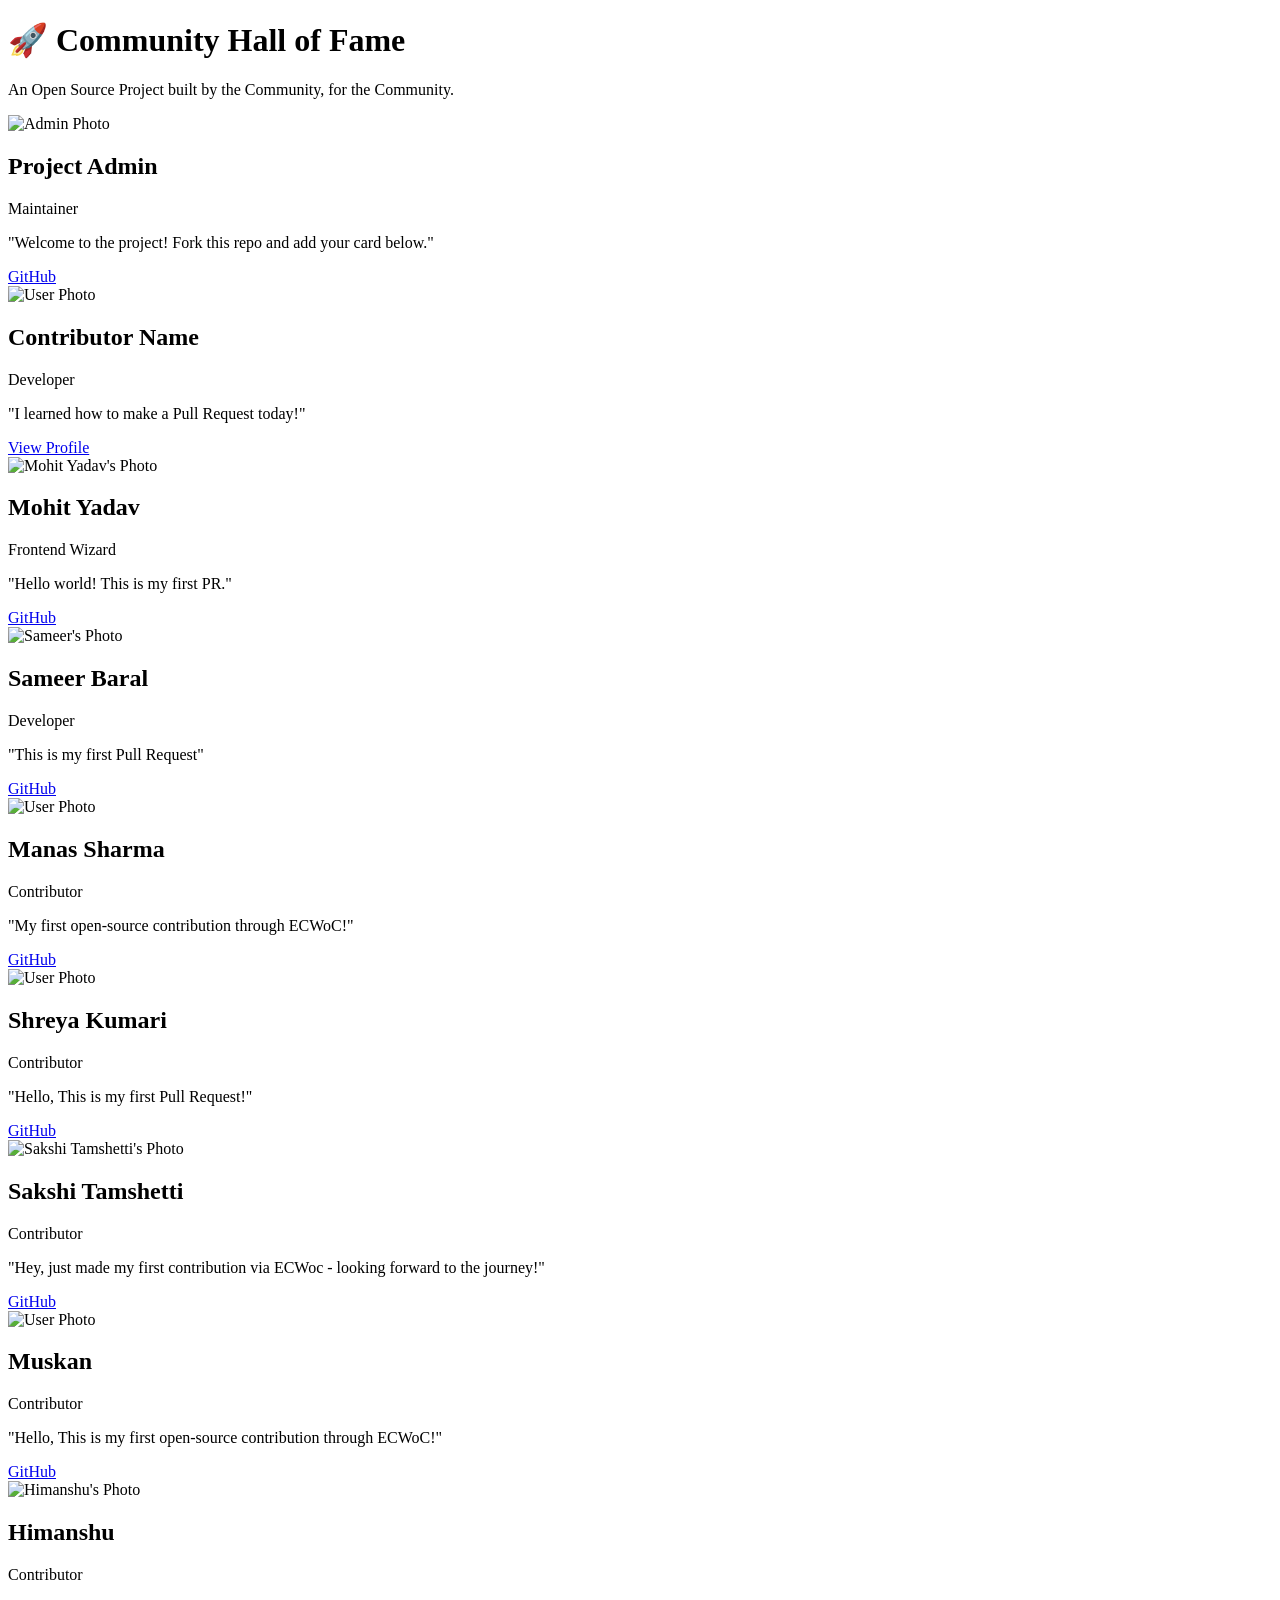
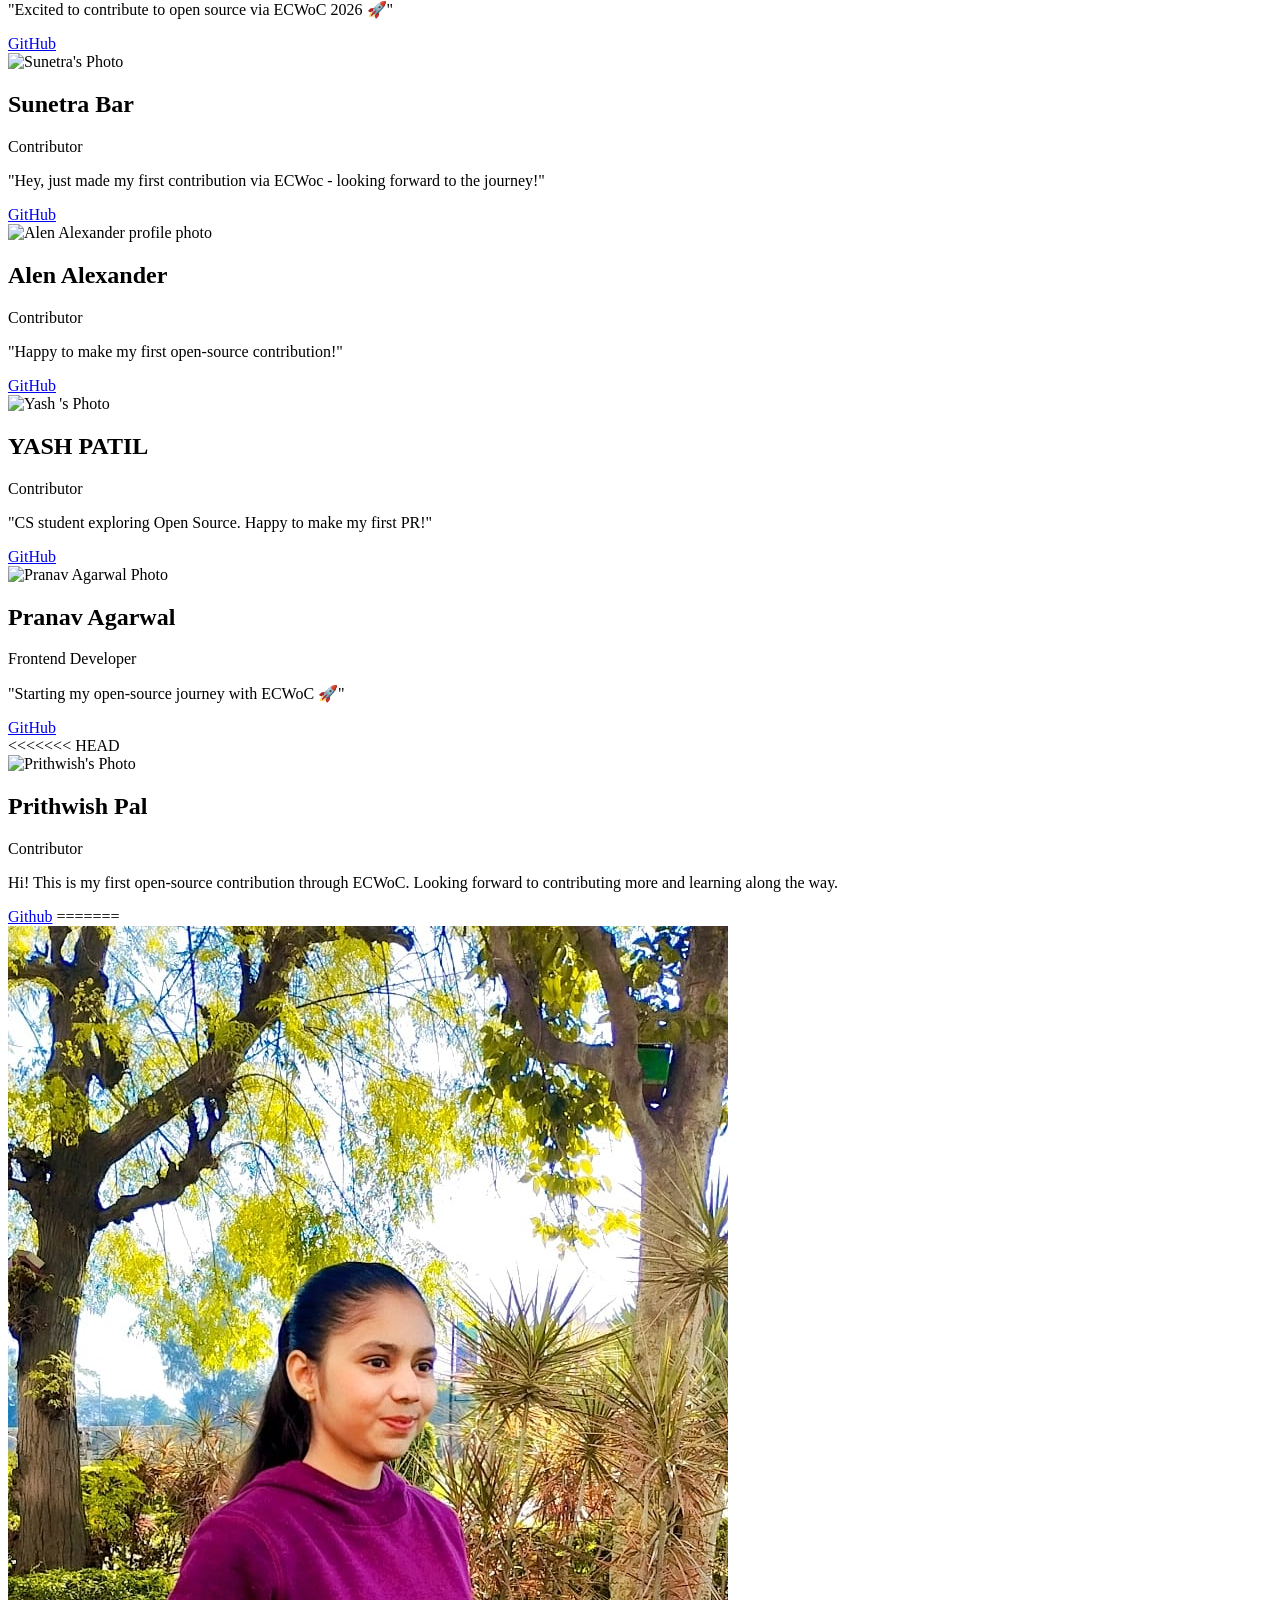
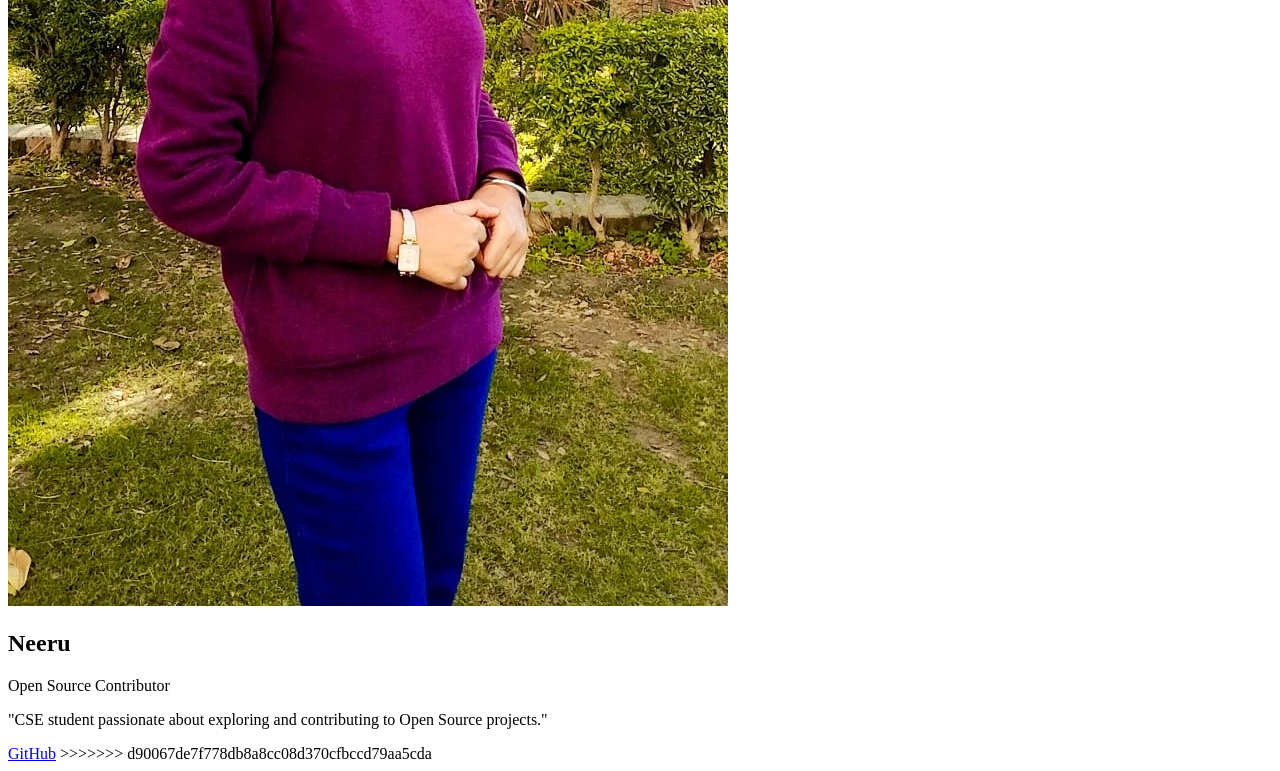
==== index.html @ c539431d "Added card for Prithwish Pal" ====
<!DOCTYPE html>
<html lang="en">
<head>
    <!-- Basic HTML setup - don't change these -->
    <meta charset="UTF-8">
    <meta name="viewport" content="width=device-width, initial-scale=1.0">
    <title>Community Card Showcase</title>
    <link rel="stylesheet" href="style.css">
</head>
<body>

    <!-- Main heading of the website -->
    <h1>🚀 Community Hall of Fame</h1>
    <p class="subtitle">An Open Source Project built by the Community, for the Community.</p>

    <!-- Container that holds all the profile cards -->
    <div class="card-container">

        <!-- ADMIN CARD - Don't modify this card -->
        <div class="card">
            <img src="images/admin.jpg" alt="Admin Photo" class="card-img"> 
            <h2>Project Admin</h2>
            <span class="role">Maintainer</span>
            <p>"Welcome to the project! Fork this repo and add your card below."</p>
            <a href="https://github.com/Jayanta2004" class="card-btn" target="_blank">GitHub</a>
        </div>

        <!-- 👇 CONTRIBUTORS: START COPYING FROM HERE 👇 -->
        <!-- This is the TEMPLATE card - copy this entire block and paste it below -->
        <div class="card">
            <img src="images/user.png" alt="User Photo" class="card-img"> 
            <h2>Contributor Name</h2>
            <span class="role">Developer</span>
            <p>"I learned how to make a Pull Request today!"</p>
            <a href="#" class="card-btn" target="_blank">View Profile</a>
        </div>
        <!-- 👆 CONTRIBUTORS: END COPYING HERE 👆 -->
      
        <div class="card">
            <img src="images/mohit-yadav.jpg" alt="Mohit Yadav's Photo" class="card-img">
            <h2>Mohit Yadav</h2>
            <span class="role">Frontend Wizard</span>
            <p>"Hello world! This is my first PR."</p>
            <a href="https://github.com/19-mohityadav" class="card-btn" target="_blank">GitHub</a>
        </div>

        <div class="card">
            <img src="images/Sameer-Baral.jpg" alt="Sameer's Photo" class="card-img"> 
            <h2>Sameer Baral</h2>
            <span class="role">Developer</span>
            <p>"This is my first Pull Request"</p>
            <a href="https://github.com/SameerBaral" class="card-btn" target="_blank">GitHub</a>
        </div>
      
        <div class="card">
            <img src="images/Manas-Sharma.jpg" alt="User Photo" class="card-img"> 
            <h2>Manas Sharma</h2>
            <span class="role">Contributor</span>
            <p>"My first open-source contribution through ECWoC!"</p>
            <a href="https://github.com/ManasCodez" class="card-btn" target="_blank">GitHub</a>
        </div>
      
        <div class="card">
            <img src="images/Shreya Kumari,.jpg" alt="User Photo" class="card-img"> 
            <h2>Shreya Kumari</h2>
            <span class="role">Contributor</span>
            <p>"Hello, This is my first Pull Request!"</p>
            <a href="https://github.com/Shreyyyi" class="card-btn" target="_blank">GitHub</a>
        </div>

        <div class="card">
            <img src="images/sakshi-tamshetti.jpg" alt="Sakshi Tamshetti's Photo" class="card-img">
            <h2>Sakshi Tamshetti</h2>
            <span class="role">Contributor</span>
            <p>"Hey, just made my first contribution via ECWoc - looking forward to the journey!"</p>
            <a href="https://github.com/SakshiTamshetti" class="card-btn" target="_blank">GitHub</a>
        </div>

        <div class="card">
            <img src="images/muskan.jpeg" alt="User Photo" class="card-img"> 
            <h2>Muskan</h2>
            <span class="role">Contributor</span>
            <p>"Hello, This is my first open-source contribution through ECWoC!"</p>
            <a href="https://github.com/squirrelk6755-ctrl" class="card-btn" target="_blank">GitHub</a>
        </div>

        <div class="card">
            <img src="images/himanshu M.jpeg" alt="Himanshu's Photo" class="card-img">
            <h2>Himanshu</h2>
            <span class="role">Contributor</span>
            <p>"Excited to contribute to open source via ECWoC 2026 🚀"</p>
            <a href="https://github.com/bugVixen-M" class="card-btn" target="_blank">GitHub</a>
        </div>
      
        <div class="card">
            <img src="images/Sunetra-Bar.jpg" alt="Sunetra's Photo" class="card-img">
            <h2>Sunetra Bar</h2>
            <span class="role">Contributor</span>
            <p>"Hey, just made my first contribution via ECWoc - looking forward to the journey!"</p>
            <a href="https://github.com/Bar-7150" class="card-btn" target="_blank">GitHub</a>
        </div>

        <div class="card">
            <img src="images/alenalex-009.jpg" alt="Alen Alexander profile photo" class="card-img"> 
            <h2>Alen Alexander</h2>
            <span class="role">Contributor</span>
            <p>"Happy to make my first open-source contribution!"</p>
            <a href="https://github.com/alenalex-009" class="card-btn" target="_blank">GitHub</a>
        </div>

        <div class="card">
            <img src="images/yash12991.jpg" alt="Yash 's Photo" class="card-img">
            <h2>YASH PATIL</h2>
            <span class="role">Contributor</span>
            <p>"CS student exploring Open Source. Happy to make my first PR!"</p>
            <a href="https://github.com/yash12991" class="card-btn" target="_blank">GitHub</a>
        </div>

        <div class="card">
            <img src="images/agarwalpranav0711.jpg" alt="Pranav Agarwal Photo" class="card-img">
            <h2>Pranav Agarwal</h2>
            <span class="role">Frontend Developer</span>
            <p>"Starting my open-source journey with ECWoC 🚀"</p>
            <a href="https://github.com/agarwalpranav0711" class="card-btn" target="_blank">GitHub</a>
        </div>

<<<<<<< HEAD
        <div class="card prithwish-custom-style">
            <img src="images/Prithwish2025.jpg" alt="Prithwish's Photo" class="card-img"> 
            <h2>Prithwish Pal</h2>
            <span class="role">Contributor</span>
            <p>Hi! This is my first open-source contribution through ECWoC. Looking forward to contributing more and learning along the way.</p>
            <a href="https://github.com/Prithwish2025" class="card-btn" target="_blank">Github</a>
=======
        <div class="card">
            <img src="images/NEERU.jpeg" alt="Neeru's Photo" class="card-img">
            <h2>Neeru</h2>
            <span class="role">Open Source Contributor</span>
            <p>"CSE student passionate about exploring and contributing to Open Source projects."</p>
            <a href="https://github.com/neeru24" class="card-btn" target="_blank">GitHub</a>
>>>>>>> d90067de7f778db8a8cc08d370cfbccd79aa5cda
        </div>

        <!-- ADD YOUR NEW CARD ABOVE THIS COMMENT -->

    </div> <!-- End of card-container -->

</body>
</html>
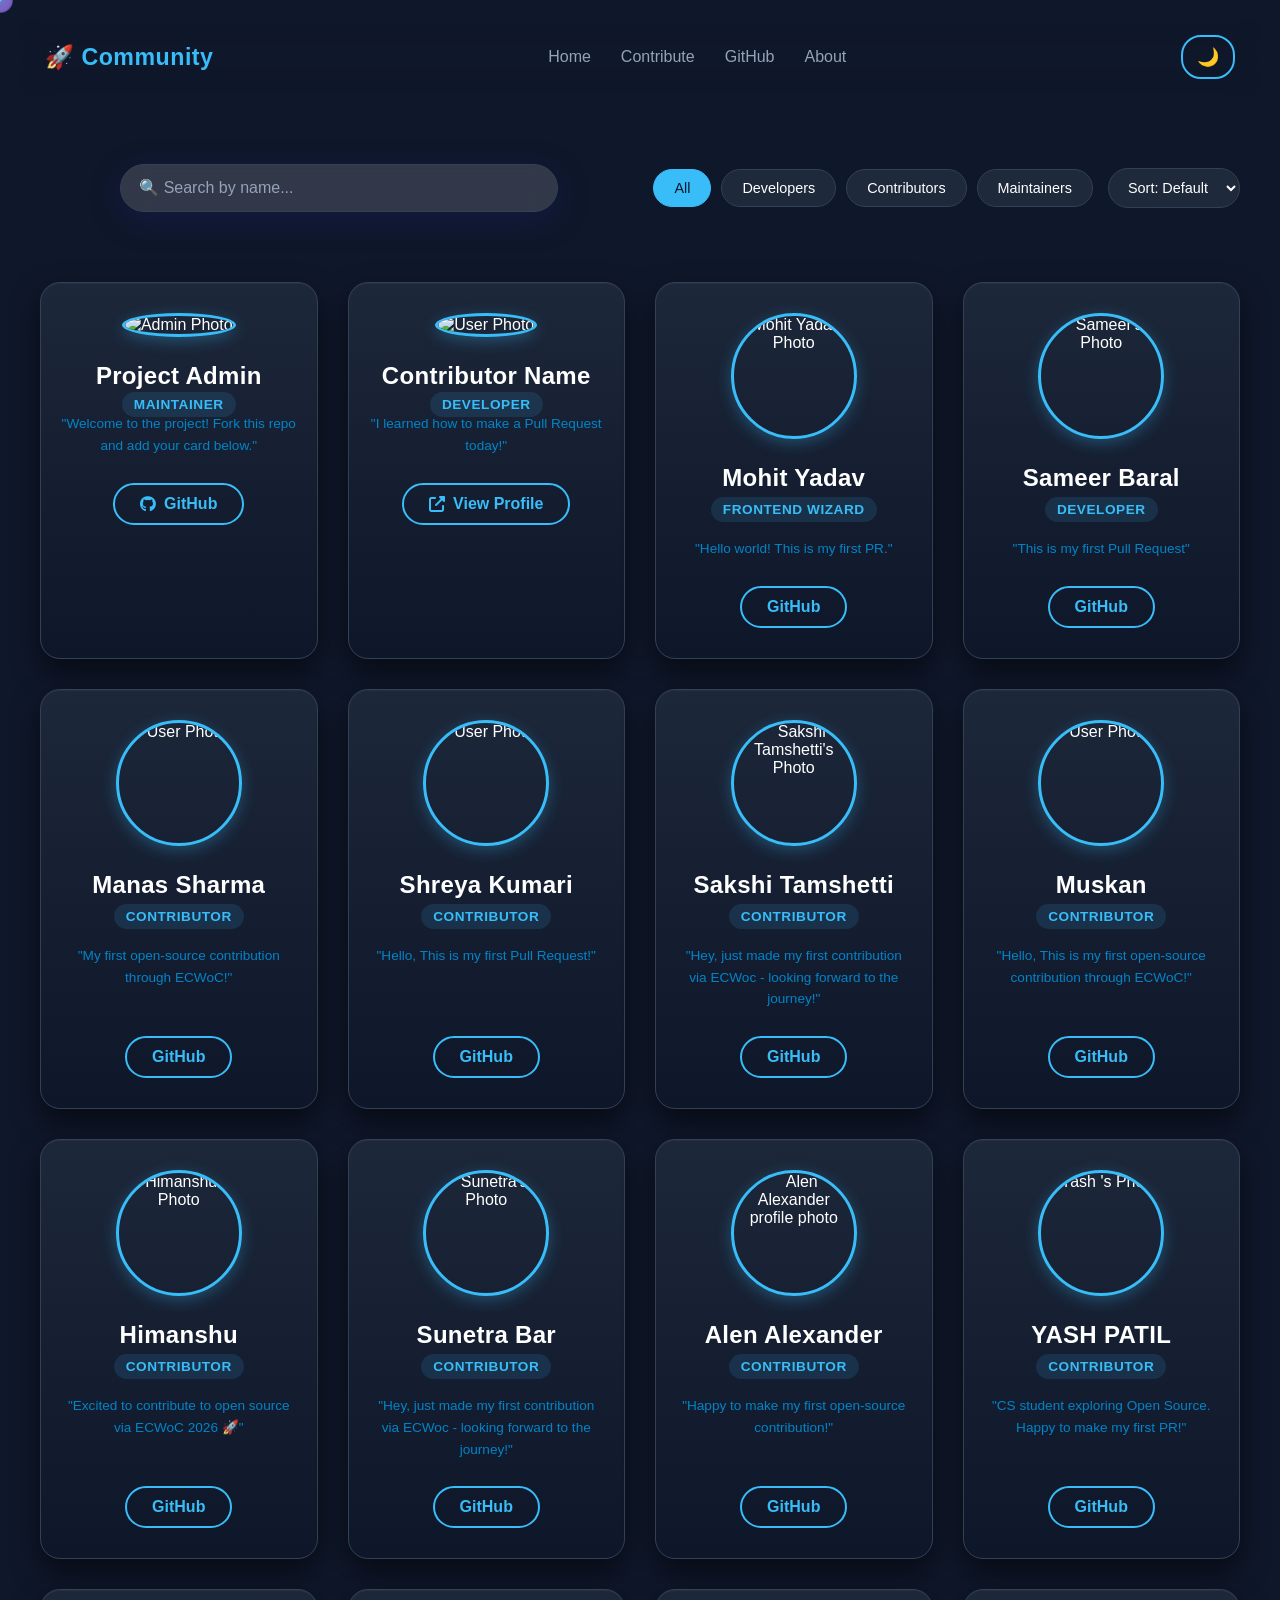
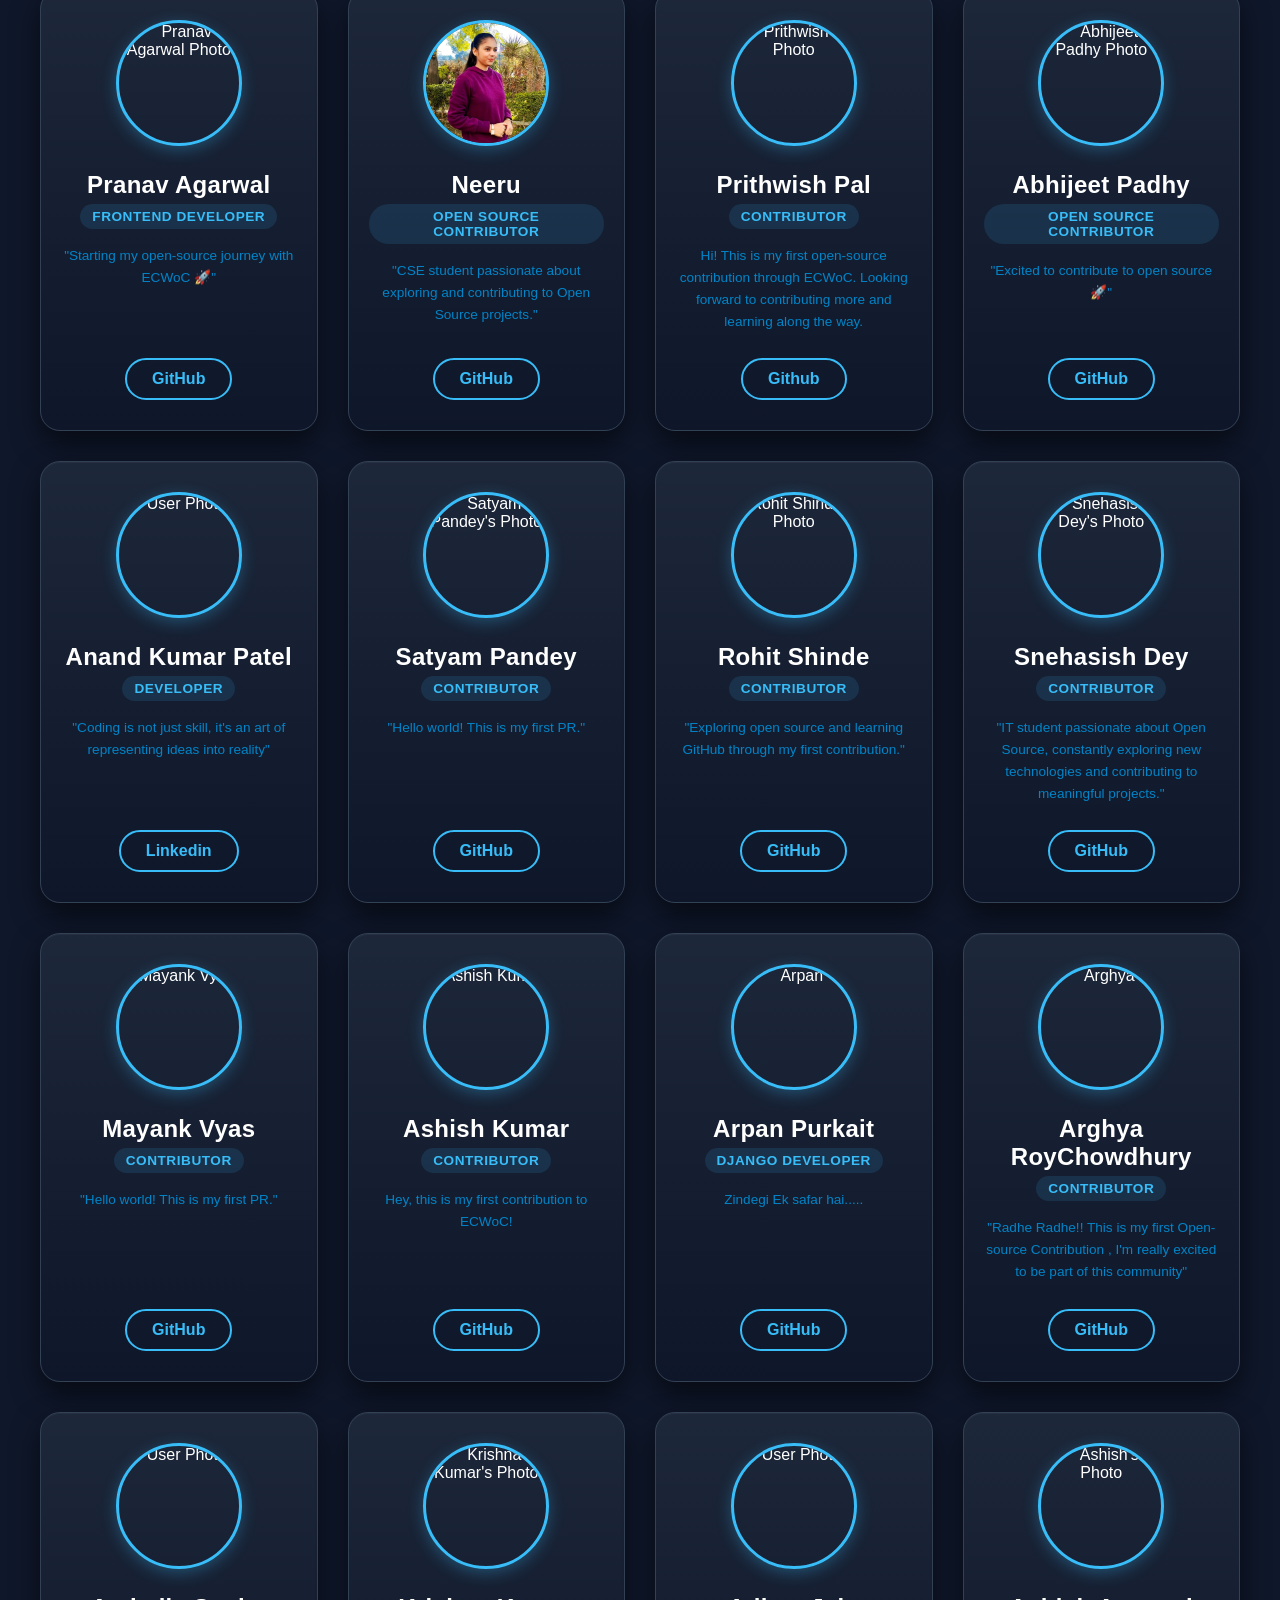
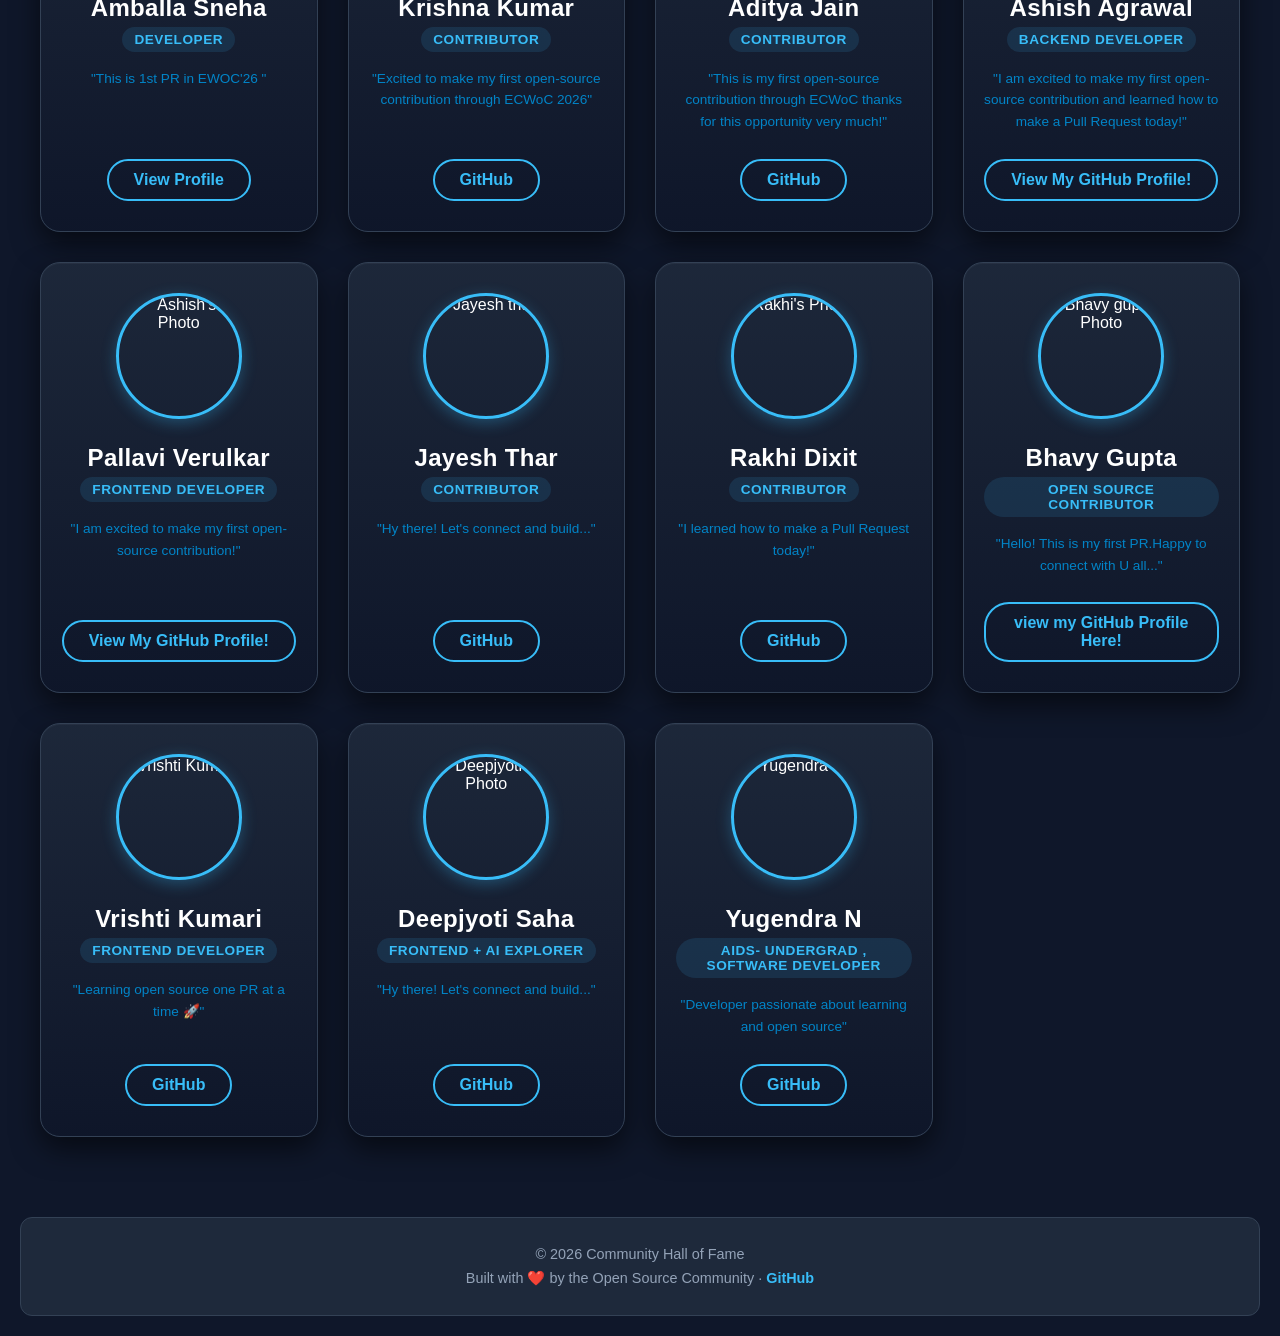
==== commit 9b6b2a70: "Merge pull request #123 from Jayanta2004/revert-107-fix-share-dropdown-styles Revert "Fix share drop" ====
--- a/index.html
+++ b/index.html
@@ -1,41 +1,174 @@
 <!DOCTYPE html>
 <html lang="en">
+
 <head>
     <!-- Basic HTML setup - don't change these -->
     <meta charset="UTF-8">
     <meta name="viewport" content="width=device-width, initial-scale=1.0">
     <title>Community Card Showcase</title>
     <link rel="stylesheet" href="style.css">
+    <link rel="icon" type="image/png" href="Hall of Fame (1).png">
+    <link rel="stylesheet" href="https://cdnjs.cloudflare.com/ajax/libs/font-awesome/6.4.0/css/all.min.css">
 </head>
+
 <body>
+    <!-- Page Loader -->
+    <div class="page-loader" id="pageLoader">
+        <div class="loader-spinner"></div>
+    </div>
+
+    <div class="circle-container">
+        <div class="circle"></div>
+        <div class="circle"></div>
+        <div class="circle"></div>
+        <div class="circle"></div>
+        <div class="circle"></div>
+        <div class="circle"></div>
+        <div class="circle"></div>
+        <div class="circle"></div>
+        <div class="circle"></div>
+        <div class="circle"></div>
+        <div class="circle"></div>
+        <div class="circle"></div>
+        <div class="circle"></div>
+        <div class="circle"></div>
+        <div class="circle"></div>
+        <div class="circle"></div>
+        <div class="circle"></div>
+        <div class="circle"></div>
+        <div class="circle"></div>
+        <div class="circle"></div>
+        <div class="circle"></div>
+        <div class="circle"></div>
+        <div class="circle"></div>
+        <div class="circle"></div>
+        <div class="circle"></div>
+        <div class="circle"></div>
+        <div class="circle"></div>
+        <div class="circle"></div>
+        <div class="circle"></div>
+        <div class="circle"></div>
+      </div>
+      <script>
+        document.addEventListener("DOMContentLoaded", function () {
+          const coords = { x: 0, y: 0 };
+          const circles = document.querySelectorAll(".circle");
+
+          circles.forEach(function (circle) {
+            circle.x = 0;
+            circle.y = 0;
+          });
+
+          window.addEventListener("mousemove", function (e) {
+            coords.x = e.pageX;
+            coords.y = e.pageY - window.scrollY; // Adjust for vertical scroll position
+          });
+
+          function animateCircles() {
+            let x = coords.x;
+            let y = coords.y; 
+            circles.forEach(function (circle, index) {
+              circle.style.left = `${x - 12}px`;
+              circle.style.top = `${y - 12}px`;
+              circle.style.transform = `scale(${(circles.length - index) / circles.length})`;
+              const nextCircle = circles[index + 1] || circles[0];
+              circle.x = x;
+              circle.y = y;
+                            x += (nextCircle.x - x) * 0.3;
+              y += (nextCircle.y - y) * 0.3;
+            });
+
+            requestAnimationFrame(animateCircles);
+          }
+
+          animateCircles();
+        });
+
+      </script>
+
+
+    <!-- NAVBAR START -->
+    <nav class="navbar">
+        <div class="nav-logo">🚀 Community</div>
+
+        <!-- Hamburger Icon -->
+        <div class="hamburger" id="hamburger">
+            <span></span>
+            <span></span>
+            <span></span>
+        </div>
+
+        <ul class="nav-links" id="navLinks">
+            <li><a href="index.html">Home</a></li>
+            <li><a href="contribute.html">Contribute</a></li>
+            <li><a href="https://github.com/Jayanta2004" target="_blank">GitHub</a></li>
+            <li><a href="about.html">About</a></li>
+        </ul>
+        
+    <button id="themeToggle" class="theme-toggle">🌙</button>
+    </nav>
+
+<!-- NAVBAR END -->
+
+<!-- 🔍 SEARCH & FILTER SECTION -->
+<section class="search-filter-container">
+    <input 
+        type="text" 
+        id="searchInput" 
+        placeholder="🔍 Search by name..." 
+        onkeyup="filterCards()"
+        autocomplete="off"
+    >
+    
+    <div class="filter-buttons">
+        <button class="filter-btn active" onclick="filterByRole('all')">All</button>
+        <button class="filter-btn" onclick="filterByRole('developer')">Developers</button>
+        <button class="filter-btn" onclick="filterByRole('contributor')">Contributors</button>
+        <button class="filter-btn" onclick="filterByRole('maintainer')">Maintainers</button>
+    </div>
+    
+    <select id="sortSelect" class="sort-select" onchange="sortCards()">
+        <option value="default">Sort: Default</option>
+        <option value="az">A-Z</option>
+        <option value="za">Z-A</option>
+        <option value="newest">Newest First</option>
+    </select>
+</section>
+    
 
     <!-- Main heading of the website -->
-    <h1>🚀 Community Hall of Fame</h1>
-    <p class="subtitle">An Open Source Project built by the Community, for the Community.</p>
 
     <!-- Container that holds all the profile cards -->
     <div class="card-container">
 
         <!-- ADMIN CARD - Don't modify this card -->
         <div class="card">
-            <img src="images/admin.jpg" alt="Admin Photo" class="card-img"> 
-            <h2>Project Admin</h2>
-            <span class="role">Maintainer</span>
-            <p>"Welcome to the project! Fork this repo and add your card below."</p>
-            <a href="https://github.com/Jayanta2004" class="card-btn" target="_blank">GitHub</a>
+            <div class="card-inner">
+                <img src="images/admin.jpg" alt="Admin Photo" class="card-img">
+                <h2>Project Admin</h2>
+                <span class="role">Maintainer</span>
+                <p>"Welcome to the project! Fork this repo and add your card below."</p>
+                <a href="https://github.com/Jayanta2004" class="card-btn" target="_blank">
+                    <i class="fab fa-github"></i> GitHub
+                </a>
+            </div>
         </div>
 
         <!-- 👇 CONTRIBUTORS: START COPYING FROM HERE 👇 -->
         <!-- This is the TEMPLATE card - copy this entire block and paste it below -->
         <div class="card">
-            <img src="images/user.png" alt="User Photo" class="card-img"> 
-            <h2>Contributor Name</h2>
-            <span class="role">Developer</span>
-            <p>"I learned how to make a Pull Request today!"</p>
-            <a href="#" class="card-btn" target="_blank">View Profile</a>
+            <div class="card-inner">
+                <img src="images/user.png" alt="User Photo" class="card-img">
+                <h2>Contributor Name</h2>
+                <span class="role">Developer</span>
+                <p>"I learned how to make a Pull Request today!"</p>
+                <a href="#" class="card-btn" target="_blank">
+                    <i class="fas fa-external-link-alt"></i> View Profile
+                </a>
+            </div>
         </div>
         <!-- 👆 CONTRIBUTORS: END COPYING HERE 👆 -->
-      
+
         <div class="card">
             <img src="images/mohit-yadav.jpg" alt="Mohit Yadav's Photo" class="card-img">
             <h2>Mohit Yadav</h2>
@@ -43,25 +176,25 @@
             <p>"Hello world! This is my first PR."</p>
             <a href="https://github.com/19-mohityadav" class="card-btn" target="_blank">GitHub</a>
         </div>
-
-        <div class="card">
-            <img src="images/Sameer-Baral.jpg" alt="Sameer's Photo" class="card-img"> 
+        
+        <div class="card">
+            <img src="images/Sameer-Baral.jpg" alt="Sameer's Photo" class="card-img">
             <h2>Sameer Baral</h2>
             <span class="role">Developer</span>
             <p>"This is my first Pull Request"</p>
             <a href="https://github.com/SameerBaral" class="card-btn" target="_blank">GitHub</a>
         </div>
-      
-        <div class="card">
-            <img src="images/Manas-Sharma.jpg" alt="User Photo" class="card-img"> 
+
+        <div class="card">
+            <img src="images/Manas-Sharma.jpg" alt="User Photo" class="card-img">
             <h2>Manas Sharma</h2>
             <span class="role">Contributor</span>
             <p>"My first open-source contribution through ECWoC!"</p>
             <a href="https://github.com/ManasCodez" class="card-btn" target="_blank">GitHub</a>
         </div>
-      
-        <div class="card">
-            <img src="images/Shreya Kumari,.jpg" alt="User Photo" class="card-img"> 
+
+        <div class="card">
+            <img src="images/Shreya Kumari,.jpg" alt="User Photo" class="card-img">
             <h2>Shreya Kumari</h2>
             <span class="role">Contributor</span>
             <p>"Hello, This is my first Pull Request!"</p>
@@ -77,7 +210,7 @@
         </div>
 
         <div class="card">
-            <img src="images/muskan.jpeg" alt="User Photo" class="card-img"> 
+            <img src="images/muskan.jpeg" alt="User Photo" class="card-img">
             <h2>Muskan</h2>
             <span class="role">Contributor</span>
             <p>"Hello, This is my first open-source contribution through ECWoC!"</p>
@@ -91,7 +224,7 @@
             <p>"Excited to contribute to open source via ECWoC 2026 🚀"</p>
             <a href="https://github.com/bugVixen-M" class="card-btn" target="_blank">GitHub</a>
         </div>
-      
+
         <div class="card">
             <img src="images/Sunetra-Bar.jpg" alt="Sunetra's Photo" class="card-img">
             <h2>Sunetra Bar</h2>
@@ -101,7 +234,7 @@
         </div>
 
         <div class="card">
-            <img src="images/alenalex-009.jpg" alt="Alen Alexander profile photo" class="card-img"> 
+            <img src="images/alenalex-009.jpg" alt="Alen Alexander profile photo" class="card-img">
             <h2>Alen Alexander</h2>
             <span class="role">Contributor</span>
             <p>"Happy to make my first open-source contribution!"</p>
@@ -124,26 +257,559 @@
             <a href="https://github.com/agarwalpranav0711" class="card-btn" target="_blank">GitHub</a>
         </div>
 
-<<<<<<< HEAD
-        <div class="card prithwish-custom-style">
-            <img src="images/Prithwish2025.jpg" alt="Prithwish's Photo" class="card-img"> 
-            <h2>Prithwish Pal</h2>
-            <span class="role">Contributor</span>
-            <p>Hi! This is my first open-source contribution through ECWoC. Looking forward to contributing more and learning along the way.</p>
-            <a href="https://github.com/Prithwish2025" class="card-btn" target="_blank">Github</a>
-=======
         <div class="card">
             <img src="images/NEERU.jpeg" alt="Neeru's Photo" class="card-img">
             <h2>Neeru</h2>
             <span class="role">Open Source Contributor</span>
             <p>"CSE student passionate about exploring and contributing to Open Source projects."</p>
             <a href="https://github.com/neeru24" class="card-btn" target="_blank">GitHub</a>
->>>>>>> d90067de7f778db8a8cc08d370cfbccd79aa5cda
-        </div>
-
-        <!-- ADD YOUR NEW CARD ABOVE THIS COMMENT -->
+        </div>
+
+        <div class="card prithwish-custom-style">
+            <img src="images/Prithwish2025.jpg" alt="Prithwish's Photo" class="card-img">
+            <h2>Prithwish Pal</h2>
+            <span class="role">Contributor</span>
+            <p>Hi! This is my first open-source contribution through ECWoC. Looking forward to contributing more and
+                learning along the way.</p>
+            <a href="https://github.com/Prithwish2025" class="card-btn" target="_blank">Github</a>
+        </div>
+
+        <div class="card">
+            <img src="images/abhijeet.jpg" alt="Abhijeet Padhy Photo" class="card-img">
+            <h2>Abhijeet Padhy</h2>
+            <span class="role">Open Source Contributor</span>
+            <p>"Excited to contribute to open source🚀"</p>
+            <a href="https://github.com/Abhijeet-980" class="card-btn" target="_blank">GitHub</a>
+        </div>
+
+        <div class="card">
+            <img src="images/ubanand36.jpg" alt="User Photo" class="card-img">
+            <h2>Anand Kumar Patel</h2>
+            <span class="role">Developer</span>
+            <p>"Coding is not just skill, it's an art of representing ideas into reality"</p>
+            <a href="https://www.linkedin.com/in/anand-kumar-patel-ba9607371/" class="card-btn"
+                target="_blank">Linkedin</a>
+        </div>
+
+        <div class="card">
+            <img src="images/satyam-pandey.png" alt="Satyam Pandey's Photo" class="card-img">
+            <h2>Satyam Pandey</h2>
+            <span class="role">Contributor</span>
+            <p>"Hello world! This is my first PR."</p>
+            <a href="https://github.com/satyam-pandey" class="card-btn" target="_blank">GitHub</a>
+        </div>
+
+        <div class="card">
+            <img src="images/rohitshinde-tech.jpg" alt="Rohit Shinde's Photo" class="card-img">
+            <h2>Rohit Shinde</h2>
+            <span class="role">Contributor</span>
+            <p>"Exploring open source and learning GitHub through my first contribution."</p>
+            <a href="https://github.com/rohitshinde-tech" class="card-btn" target="_blank">GitHub</a>
+        </div>
+        <div class="card">
+            <img src="images/Snehasish-tech.jpeg" alt="Snehasish Dey's Photo" class="card-img">
+            <h2>Snehasish Dey</h2>
+            <span class="role">Contributor</span>
+            <p>"IT student passionate about Open Source, constantly exploring new technologies and contributing to meaningful projects."</p>
+            <a href="https://github.com/Snehasish-tech" class="card-btn" target="_blank">GitHub</a>
+        </div>
+
+        <div class="card">
+            <img src="images/mayank.png" alt="Mayank Vyas" class="card-img">
+            <h2>Mayank Vyas</h2>
+            <span class="role">Contributor</span>
+            <p>"Hello world! This is my first PR."</p>
+            <a href="https://github.com/mayankvya" class="card-btn" target="_blank">GitHub</a>
+        </div>
+
+        <div class="card">
+            <img src="images/whoashish115.png" alt="Ashish Kumar" class="card-img">
+            <h2>Ashish Kumar</h2>
+            <span class="role">Contributor</span>
+            <p>Hey, this is my first contribution to ECWoC!</p>
+            <a href="https://github.com/whoashish115" class="card-btn" target="_blank">GitHub</a>
+        </div>
+
+
+        
+        <div class="card">
+            <img src="images/arpan.jpg" alt="Arpan" class="card-img">
+            <h2>Arpan Purkait</h2>
+            <span class="role">Django Developer</span>
+            <p>Zindegi Ek safar hai.....</p>
+            <a href="https://github.com/arpanpurkait" class="card-btn" target="_blank">GitHub</a>
+        </div>
+      
+        <div class="card">
+            <img src="images/roychowdhury-arghya.png" alt="Arghya" class="card-img"> 
+            <h2>Arghya RoyChowdhury</h2>
+            <span class="role">Contributor</span>
+            <p>"Radhe Radhe!! This is my first Open-source Contribution , I'm really excited to be part of this community"</p>
+            <a href="https://github.com/roychowdhury-arghya" class="card-btn" target="_blank">GitHub</a>
+        </div>
+      
+        <div class="card">
+            <img src="images/user.png" alt="User Photo" class="card-img"> 
+            <h2>Amballa Sneha</h2>
+            <span class="role">Developer</span>
+            <p>"This is 1st PR in EWOC'26 "</p>
+            <a href="https://github.com/Sneha-Amballa" class="card-btn" target="_blank">View Profile</a>
+        </div>
+
+        <div class="card">
+            <img src="images/krishnx21.jpg" alt="Krishna Kumar's Photo" class="card-img">
+            <h2>Krishna Kumar</h2>
+            <span class="role">Contributor</span>
+            <p>"Excited to make my first open-source contribution through ECWoC 2026"</p>
+            <a href="https://github.com/krishnx21" class="card-btn" target="_blank">GitHub</a>
+        </div>
+
+        <div class="card">
+            <img src="images/Aditya-Jain.jpg" alt="User Photo" class="card-img">
+            <h2>Aditya Jain</h2>
+            <span class="role">Contributor</span>
+            <p>"This is my first open-source contribution through ECWoC thanks for this opportunity very much!"</p>
+            <a href="https://github.com/aditya2006magic" class="card-btn" target="_blank">GitHub</a>
+        </div>
+
+        <div class="card">
+            <img src="images/Ashish-Agrawal.png" alt="Ashish's Photo" class="card-img">
+            <h2>Ashish Agrawal</h2>
+            <span class="role">Backend Developer</span>
+            <p>"I am excited to make my first open-source contribution and learned how to make a Pull Request today!"</p>
+            <a href="https://github.com/ashishagrawalcode" class="card-btn" target="_blank">View My GitHub Profile!</a>
+        </div>
+
+        <div class="card">
+            <img src="images/Pallavi.jpg" alt="Ashish's Photo" class="card-img">
+            <h2>Pallavi Verulkar</h2>
+            <span class="role">frontend developer</span>
+            <p>"I am excited to make my first open-source contribution!"</p>
+            <a href="https://github.com/Pallavi960" class="card-btn" target="_blank">View My GitHub Profile!</a>
+        </div>
+
+        <div class="card">
+            <img src="images/jayesh.jpg" alt="Jayesh thar" class="card-img">
+            <h2>Jayesh Thar</h2>
+            <span class="role">Contributor</span>
+            <p>"Hy there! Let's connect and build..."</p>
+            <a href="https://github.com/jayesh-thar" class="card-btn" target="_blank">GitHub</a>
+        </div>
+
+        <div class="card">
+            <img src="images/rakhi-dixit.png" alt=" Rakhi's Photo" class="card-img">
+            <h2>Rakhi Dixit</h2>
+            <span class="role">Contributor</span>
+            <p>"I learned how to make a Pull Request today!"</p>
+            <a href="https://github.com/Rakhi-Dixit03" class="card-btn" target="_blank">GitHub</a>
+        </div>
+      
+        <div class="card">
+            <img src="images/Bhavy-doe.jpeg" alt="Bhavy gupta Photo" class="card-img">
+            <h2>Bhavy Gupta</h2>
+            <span class="role">Open Source Contributor</span>
+            <p>"Hello! This is my first PR.Happy to connect with U all..."</p>
+            <a href="https://github.com/BhavyGupta12911" class="card-btn" target="_blank">view my GitHub Profile Here!</a>
+        </div>
+
+        <div class="card">
+            <img src="images/Vrishti-vibes.jpg" alt="Vrishti Kumari" class="card-img">
+            <h2>Vrishti Kumari</h2>
+            <span class="role">Frontend Developer</span>
+            <p>"Learning open source one PR at a time 🚀"</p>
+            <a href="https://github.com/Vrishti-vibes" class="card-btn" target="_blank">GitHub</a>
+        </div>
+
+        <div class="card">
+            <img src="images/Deepjyoti-coder.jpg" alt="Deepjyoti's Photo" class="card-img">
+            <h2>Deepjyoti Saha</h2>
+            <span class="role">Frontend + AI Explorer</span>
+            <p>"Hy there! Let's connect and build..."</p>
+            <a href="https://github.com/deepjyoti-coder" class="card-btn" target="_blank">GitHub</a>
+        </div>
+
+        <div class="card">
+            <img src="images/Yugendra-N.jpg" alt="Yugendra N" class="card-img">
+            <h2>Yugendra N</h2>
+            <span class="role">AIDS- Undergrad , Software Developer</span>
+            <p>"Developer passionate about learning and open source"</p>
+            <a href="https://github.com/Yugenjr" class="card-btn" target="_blank">GitHub</a>
+        </div>
+        
+      <!-- ADD YOUR NEW CARD ABOVE THIS COMMENT -->
 
     </div> <!-- End of card-container -->
 
+    <!-- FOOTER START -->
+    <footer class="footer">
+        <p>© 2026 Community Hall of Fame</p>
+        <p>
+            Built with ❤️ by the Open Source Community ·
+            <a href="https://github.com/Jayanta2004" target="_blank">GitHub</a>
+        </p>
+    </footer>
+    <!-- FOOTER END -->
+<script>
+const container = document.querySelector(".card-container");
+const cards = Array.from(container.children);
+
+const searchInput = document.getElementById("searchInput");
+const roleFilter = document.getElementById("roleFilter");
+const sortSelect = document.getElementById("sortSelect");
+const resetBtn = document.getElementById("resetFilters");
+
+// Apply search + role filter
+function applyFilters() {
+    const searchText = searchInput.value.toLowerCase();
+    const roleValue = roleFilter.value;
+
+    cards.forEach(card => {
+        const name = card.querySelector("h2").innerText.toLowerCase();
+        const role = card.querySelector(".role")?.innerText.toLowerCase() || "";
+
+        const matchesSearch = name.includes(searchText);
+        const matchesRole =
+            roleValue === "all" || role.includes(roleValue);
+
+        card.style.display =
+            matchesSearch && matchesRole ? "block" : "none";
+    });
+}
+
+// Sorting
+function applySorting() {
+    let visibleCards = cards.filter(card => card.style.display !== "none");
+
+    if (sortSelect.value === "az") {
+        visibleCards.sort((a, b) =>
+            a.querySelector("h2").innerText.localeCompare(
+                b.querySelector("h2").innerText
+            )
+        );
+    }
+
+    if (sortSelect.value === "za") {
+        visibleCards.sort((a, b) =>
+            b.querySelector("h2").innerText.localeCompare(
+                a.querySelector("h2").innerText
+            )
+        );
+    }
+
+    if (sortSelect.value === "newest") {
+        visibleCards.reverse();
+    }
+
+    visibleCards.forEach(card => container.appendChild(card));
+}
+
+// Reset
+resetBtn.addEventListener("click", () => {
+    searchInput.value = "";
+    roleFilter.value = "all";
+    sortSelect.value = "default";
+
+    cards.forEach(card => {
+        card.style.display = "block";
+        container.appendChild(card);
+    });
+});
+
+// Events
+searchInput.addEventListener("input", () => {
+    applyFilters();
+    applySorting();
+});
+
+roleFilter.addEventListener("change", () => {
+    applyFilters();
+    applySorting();
+});
+
+sortSelect.addEventListener("change", applySorting);
+</script>
+
+    <!-- Scroll to Top Button -->
+    <button class="scroll-to-top" id="scrollToTop" onclick="scrollToTop()">
+        <i class="fas fa-arrow-up"></i>
+    </button>
+
+    <script>
+        const hamburger = document.getElementById("hamburger");
+        const navLinks = document.getElementById("navLinks");
+
+        hamburger.addEventListener("click", () => {
+            navLinks.classList.toggle("active");
+        });
+    </script>
+
+    <!-- 🔍 ENHANCED SEARCH & FILTER SCRIPT -->
+    <script>
+        let currentFilter = 'all';
+        let currentSearch = '';
+
+        function filterCards() {
+            currentSearch = document.getElementById("searchInput").value.toLowerCase();
+            applyFilters();
+        }
+
+        function filterByRole(role) {
+            currentFilter = role;
+            
+            // Update active button
+            document.querySelectorAll('.filter-btn').forEach(btn => {
+                btn.classList.remove('active');
+            });
+            event.target.classList.add('active');
+            
+            applyFilters();
+        }
+
+        function applyFilters() {
+            const cards = document.querySelectorAll(".card");
+            const noResults = document.getElementById("noResults");
+            let visibleCount = 0;
+
+            cards.forEach(card => {
+                const name = card.querySelector("h2").innerText.toLowerCase();
+                const role = card.querySelector(".role").innerText.toLowerCase();
+                
+                const matchesSearch = name.includes(currentSearch);
+                const matchesFilter = currentFilter === 'all' || 
+                    (currentFilter === 'developer' && role.includes('developer')) ||
+                    (currentFilter === 'contributor' && role.includes('contributor')) ||
+                    (currentFilter === 'maintainer' && role.includes('maintainer'));
+                
+                if (matchesSearch && matchesFilter) {
+                    card.style.display = "block";
+                    card.classList.add('loading');
+                    visibleCount++;
+                } else {
+                    card.style.display = "none";
+                }
+            });
+
+            // Show/hide no results message
+            if (visibleCount === 0) {
+                noResults.classList.add('show');
+            } else {
+                noResults.classList.remove('show');
+            }
+        }
+
+        // Scroll to Top Functionality
+        function scrollToTop() {
+            window.scrollTo({
+                top: 0,
+                behavior: 'smooth'
+            });
+        }
+
+        window.addEventListener('scroll', () => {
+            const scrollBtn = document.getElementById('scrollToTop');
+            if (window.pageYOffset > 300) {
+                scrollBtn.classList.add('show');
+            } else {
+                scrollBtn.classList.remove('show');
+            }
+        });
+    </script>
+
+    <script>
+        // ----- TYPEWRITER LOOP -----
+        const typewriter = document.getElementById('typewriter');
+
+        const phrases = [
+            "🚀 Community Hall of Fame",
+            "Built by the Community",
+            "Open Source for Everyone",
+            "Contribute, Learn, Grow"
+        ];
+
+        let currentPhrase = 0;
+        let currentChar = 0;
+        let isDeleting = false;
+        let speed = 100; // typing speed (ms per character)
+
+        function type() {
+            const fullText = phrases[currentPhrase];
+
+            if (isDeleting) {
+                currentChar--;
+                typewriter.textContent = fullText.substring(0, currentChar);
+            } else {
+                currentChar++;
+                typewriter.textContent = fullText.substring(0, currentChar);
+            }
+
+            // Adjust speed for deleting vs typing
+            let typingSpeed = isDeleting ? speed / 2 : speed;
+
+            // When phrase is complete
+            if (!isDeleting && currentChar === fullText.length) {
+                typingSpeed = 1500; // wait before deleting
+                isDeleting = true;
+            }
+            // When deletion is complete
+            else if (isDeleting && currentChar === 0) {
+                isDeleting = false;
+                currentPhrase = (currentPhrase + 1) % phrases.length;
+                typingSpeed = 500; // wait before typing next phrase
+            }
+
+            setTimeout(type, typingSpeed);
+        }
+
+        // Start typewriter
+        type();
+
+
+        // ----- PARALLAX EFFECT -----
+        const heroHeading = document.querySelector('h1');
+        const heroSubtitle = document.querySelector('.subtitle');
+
+        window.addEventListener('scroll', () => {
+            const scrollY = window.scrollY;
+
+            heroHeading.style.transform = `translateY(${scrollY * 0.2}px)`;  // slower
+            heroSubtitle.style.transform = `translateY(${scrollY * 0.15}px)`; // slightly slower
+        });
+    </script>
+
+<script>
+/* ---------- ENHANCED SORT CARDS SCRIPT ---------- */
+const container = document.querySelector(".card-container");
+let originalCards = Array.from(container.children);
+
+function sortCards() {
+    const value = document.getElementById("sortSelect")?.value;
+    if (!value) return;
+
+    // Get only visible cards
+    let cards = Array.from(container.children).filter(card => 
+        card.style.display !== 'none'
+    );
+
+    if (value === "default") {
+        // Restore original order for visible cards
+        container.innerHTML = "";
+        originalCards.forEach(card => {
+            if (card.style.display !== 'none') {
+                container.appendChild(card);
+            }
+        });
+        return;
+    }
+
+    if (value === "az") {
+        cards.sort((a, b) =>
+            a.querySelector("h2").innerText
+                .localeCompare(b.querySelector("h2").innerText)
+        );
+    }
+
+    if (value === "za") {
+        cards.sort((a, b) =>
+            b.querySelector("h2").innerText
+                .localeCompare(a.querySelector("h2").innerText)
+        );
+    }
+
+    if (value === "newest") {
+        cards.reverse();
+    }
+
+    // Reorder visible cards
+    cards.forEach(card => {
+        container.appendChild(card);
+    });
+}
+
+// Add stagger animation on load
+document.addEventListener('DOMContentLoaded', () => {
+    const cards = document.querySelectorAll('.card');
+    cards.forEach((card, index) => {
+        card.style.animationDelay = `${index * 0.05}s`;
+        card.classList.add('loading');
+    });
+});
+</script>
+
+<script>
+/* ---------- THEME TOGGLE SCRIPT ---------- */
+const toggleBtn = document.getElementById("themeToggle");
+const body = document.body;
+
+// Load saved theme
+if (localStorage.getItem("theme") === "light") {
+    body.classList.add("light-mode");
+    toggleBtn.textContent = "🌞";
+}
+
+toggleBtn.addEventListener("click", () => {
+    body.classList.toggle("light-mode");
+
+    if (body.classList.contains("light-mode")) {
+        toggleBtn.textContent = "🌞";
+        localStorage.setItem("theme", "light");
+    } else {
+        toggleBtn.textContent = "🌙";
+        localStorage.setItem("theme", "dark");
+    }
+});
+</script>
+<script>
+function animateValue(element, start, end, duration) {
+    let startTimestamp = null;
+
+    function step(timestamp) {
+        if (!startTimestamp) startTimestamp = timestamp;
+        const progress = Math.min((timestamp - startTimestamp) / duration, 1);
+        element.innerText = Math.floor(progress * (end - start) + start);
+        if (progress < 1) {
+            window.requestAnimationFrame(step);
+        }
+    }
+
+    window.requestAnimationFrame(step);
+}
+
+function updateContributorStats() {
+    const cards = document.querySelectorAll(".card");
+
+    let total = cards.length;
+    let dev = 0;
+    let contributor = 0;
+    let maintainer = 0;
+
+    cards.forEach(card => {
+        const role = card.querySelector(".role")?.innerText.toLowerCase();
+
+        if (role.includes("developer")) dev++;
+        else if (role.includes("maintainer")) maintainer++;
+        else contributor++;
+    });
+
+    animateValue(document.getElementById("totalCount"), 0, total, 800);
+    animateValue(document.getElementById("devCount"), 0, dev, 800);
+    animateValue(document.getElementById("contributorCount"), 0, contributor, 800);
+    animateValue(document.getElementById("maintainerCount"), 0, maintainer, 800);
+}
+
+document.addEventListener("DOMContentLoaded", () => {
+    updateContributorStats();
+    
+    // Hide page loader after content loads
+    setTimeout(() => {
+        const loader = document.getElementById('pageLoader');
+        if (loader) {
+            loader.classList.add('hidden');
+        }
+    }, 500);
+});
+</script>
+
+
 </body>
+
 </html>
--- a/style.css
+++ b/style.css
@@ -0,0 +1,1572 @@
+/* =========================================
+   THEME VARIABLES
+   ========================================= */
+
+/* Dark Theme (Default) */
+:root {
+  --bg-color: #0f172a;
+  --text-color: #ffffff;
+  --secondary-text: #94a3b8;
+  --card-bg: #1e293b;
+  --border-color: #334155;
+  --primary-color: #38bdf8;
+}
+
+/* Light Theme */
+body.light-mode {
+  --bg-color: #f8fafc;
+  --text-color: #0f172a;
+  --secondary-text: #475569;
+  --card-bg: #ffffff;
+  --border-color: #e2e8f0;
+  --primary-color: #0284c7;
+}
+
+
+/* =========================================
+   GLOBAL STYLES
+   ========================================= */
+body {
+  font-family: 'Segoe UI', Tahoma, Geneva, Verdana, sans-serif;
+  background-color: var(--bg-color);
+  color: var(--text-color);
+  margin: 0;
+  padding: 20px;
+  text-align: center;
+  transition: background-color 0.3s ease, color 0.3s ease;
+}
+
+h1 {
+  margin-bottom: 10px;
+  font-size: 2.5rem;
+  color: var(--primary-color);
+  transition: color 0.3s ease;
+}
+
+.subtitle {
+  color: var(--secondary-text);
+  margin-bottom: 50px;
+}
+
+
+/* =========================================
+   GRID LAYOUT (Responsive)
+   ========================================= */
+.card-container {
+  display: grid;
+  grid-template-columns: repeat(auto-fit, minmax(250px, 1fr));
+  gap: 30px;
+  padding: 20px;
+  max-width: 1200px;
+  margin: 0 auto;
+  transition: opacity 0.3s ease;
+}
+
+/* =========================================
+   CARD DESIGN
+   ========================================= */
+.card {
+  background: linear-gradient(
+    180deg,
+    rgba(30, 41, 59, 0.96),
+    rgba(15, 23, 42, 0.96)
+  );
+  border-radius: 20px;
+  padding: 30px 20px;
+  box-shadow:
+    inset 0 1px 0 rgba(255, 255, 255, 0.04),
+    0 12px 28px rgba(0, 0, 0, 0.55);
+  border: 1px solid var(--border-color);
+  transition:
+    transform 0.35s cubic-bezier(0.4, 0, 0.2, 1),
+    box-shadow 0.35s ease,
+    border-color 0.35s ease,
+    background 0.3s ease,
+    opacity 0.4s ease,
+    filter 0.4s ease;
+  display: flex;
+  flex-direction: column;
+  align-items: center;
+  position: relative;
+  overflow: hidden;
+}
+
+/* Shimmer effect - only on hover */
+.card::after {
+  content: '';
+  position: absolute;
+  top: -50%;
+  left: -50%;
+  width: 200%;
+  height: 200%;
+  background: linear-gradient(
+    45deg,
+    transparent 30%,
+    rgba(255, 255, 255, 0.1) 50%,
+    transparent 70%
+  );
+  transform: translateX(-100%) translateY(-100%) rotate(45deg);
+  opacity: 0;
+  transition: opacity 0.3s ease, transform 0.6s ease;
+  pointer-events: none;
+  z-index: 1;
+}
+
+.card:hover::after {
+  opacity: 1;
+  animation: shimmer 2s linear infinite;
+}
+
+@keyframes shimmer {
+  0% {
+    transform: translateX(-100%) translateY(-100%) rotate(45deg);
+  }
+  100% {
+    transform: translateX(100%) translateY(100%) rotate(45deg);
+  }
+}
+
+/* Premium hover effect */
+.card:hover {
+  transform: translateY(-8px);
+  box-shadow:
+    inset 0 1px 0 rgba(255, 255, 255, 0.06),
+    0 18px 40px rgba(0, 0, 0, 0.65);
+  border-color: var(--hover-glow);
+}
+
+/* Dim other cards when one is active */
+.card-container.has-active-card .card:not(.active) {
+  opacity: 0.3;
+  transform: scale(0.95);
+  filter: blur(2px);
+  pointer-events: none;
+  transition: opacity 0.4s ease, transform 0.4s ease, filter 0.4s ease;
+}
+
+/* Fallback for browsers that support :has() */
+@supports selector(:has(*)) {
+  .card-container:has(.card.active) .card:not(.active) {
+    opacity: 0.3;
+    transform: scale(0.95);
+    filter: blur(2px);
+    pointer-events: none;
+    transition: opacity 0.4s ease, transform 0.4s ease, filter 0.4s ease;
+  }
+}
+
+/* Active card - stays prominent */
+.card.active {
+  transform: translateY(-8px) !important;
+  box-shadow:
+    inset 0 1px 0 rgba(255, 255, 255, 0.06),
+    0 18px 40px rgba(0, 0, 0, 0.65),
+    0 0 30px rgba(56, 189, 248, 0.3);
+  border-color: var(--primary-color);
+  z-index: 10;
+  opacity: 1 !important;
+  filter: none !important;
+  pointer-events: auto !important;
+}
+
+/* Card Image */
+
+
+
+
+/* --- IMAGE STYLES (Circular & Centered) --- */
+.card-img {
+  width: 120px;
+  height: 120px;
+  border-radius: 50%;
+  object-fit: cover;
+  border: 3px solid var(--primary-color);
+  box-shadow: 0 4px 15px rgba(56, 189, 248, 0.3);
+  margin-bottom: 15px;
+  transition: transform 0.3s ease, box-shadow 0.3s ease;
+  position: relative;
+  z-index: 1;
+}
+
+.card:hover .card-img {
+  transform: scale(1.05);
+  box-shadow: 0 0 0 4px rgba(56, 189, 248, 0.2);
+}
+.card h2 {
+  margin: 10px 0 5px 0;
+  font-size: 1.5rem;
+  color: var(--text-color);
+  letter-spacing: 0.3px;
+  transition: color 0.3s ease;
+}
+
+.card .role {
+  color: var(--primary-color);
+  font-weight: 600;
+  font-size: 0.85rem;
+  letter-spacing: 0.04em;
+  background: rgba(56, 189, 248, 0.12);
+  padding: 5px 12px;
+  border-radius: 999px;
+  margin-bottom: 16px;
+  text-transform: uppercase;
+  transition: color 0.3s ease;
+}
+
+.card p {
+
+  color: var(--secondary-text);
+  font-size: 0.9rem;
+  line-height: 1.6;
+  margin: 0 0 20px 0;
+  transition: color 0.3s ease;
+
+    font-size: 0.85rem;
+    line-height: 1.6;
+    color: #0284c7;
+
+    margin-bottom: 26px;
+
+}
+
+.card-btn {
+  margin-top: auto;
+  padding: 10px 25px;
+  background-color: transparent;
+  border: 2px solid var(--primary-color);
+  color: var(--primary-color);
+  text-decoration: none;
+  border-radius: 25px;
+  font-weight: bold;
+  transition: all 0.25s cubic-bezier(0.4, 0, 0.2, 1);
+  cursor: pointer;
+  display: inline-flex;
+  align-items: center;
+  gap: 8px;
+}
+
+.card-btn:hover {
+  background-color: var(--primary-color);
+  color: var(--bg-color);
+  transform: translateY(-1px);
+  box-shadow: 0 4px 12px rgba(56, 189, 248, 0.3);
+}
+
+.card-btn:active {
+  transform: scale(0.97);
+}
+
+
+/* =========================================
+   CUSTOM STYLES FOR SPECIFIC CARDS
+   ========================================= */
+
+.prithwish-custom-style:hover {
+  box-shadow: 0px 0px 20px var(--primary-color);
+  animation: glow 1.25s infinite alternate;
+}
+
+@keyframes glow {
+  0% {
+    box-shadow: 0 0 0px var(--primary-color);
+  }
+  100% {
+    box-shadow: 0 0 20px var(--primary-color);
+  }
+}
+
+/* =========================================
+   NAVBAR
+   ========================================= */
+.navbar {
+  position: sticky;
+  top: 20px;
+  z-index: 1000;
+  background: linear-gradient(
+    to bottom,
+    var(--glass-bg),
+    rgba(37, 62, 104, 0.65)
+  );
+  backdrop-filter: blur(14px);
+  -webkit-backdrop-filter: blur(14px);
+  border: 1px solid var(--glass-border);
+  border-radius: 12px;
+  padding: 15px 25px;
+  display: flex;
+  justify-content: space-between;
+  align-items: center;
+  max-width: 1400px;
+  margin: 0 auto 40px auto;
+  transition: background 0.3s ease, box-shadow 0.3s ease, border-color 0.3s ease;
+}
+
+.navbar:hover {
+  box-shadow: 0 8px 32px rgba(0, 0, 0, 0.2);
+}
+
+.nav-logo {
+  color: var(--primary-color);
+  font-size: 1.45rem;
+  font-weight: 700;
+  letter-spacing: 0.5px;
+  transition: color 0.3s ease;
+}
+
+/* Desktop Navigation Links */
+/* DESKTOP LINKS */
+.nav-links {
+    list-style: none;
+    display: flex;
+    gap: 30px;
+    margin: 0;
+    padding: 0;
+}
+
+.nav-links a {
+  text-decoration: none;
+  color: var(--secondary-text);
+  font-weight: 500;
+  position: relative;
+  transition: color 0.25s ease;
+  padding: 4px 0;
+}
+
+.nav-links a::after {
+  content: "";
+  position: absolute;
+  left: 0;
+  bottom: -6px;
+  width: 0%;
+  height: 2px;
+  background-color: var(--primary-color);
+  transition: width 0.25s ease;
+}
+
+.nav-links a:hover {
+  color: var(--primary-color);
+}
+
+.nav-links a:hover::after {
+    width: 100%;
+}
+
+.nav-links a:focus-visible {
+  outline: 2px solid var(--primary-color);
+  outline-offset: 4px;
+  border-radius: 4px;
+}
+
+/* Hamburger Icon */
+.hamburger {
+    display: none;
+    flex-direction: column;
+    cursor: pointer;
+}
+
+.hamburger span {
+  height: 3px;
+  width: 25px;
+  background: var(--primary-color);
+  margin: 4px 0;
+  border-radius: 2px;
+  transition: transform 0.25s ease, opacity 0.25s ease;
+}
+
+.hamburger:focus-visible {
+  outline: 2px solid var(--primary-color);
+  outline-offset: 2px;
+}
+
+/* =========================================
+   MOBILE RESPONSIVE
+   ========================================= */
+@media (max-width: 768px) {
+  /* Show hamburger */
+  .hamburger {
+    display: flex;
+    z-index: 1100;
+  }
+
+  /* Mobile menu container */
+  .nav-links {
+    position: absolute;
+    top: 72px;
+    right: 20px;
+    width: 220px;
+    padding: 14px 16px;
+    display: none;
+    flex-direction: column;
+    gap: 6px;
+    background: rgba(30, 41, 59, 0.95);
+    backdrop-filter: blur(12px);
+    -webkit-backdrop-filter: blur(12px);
+    border: 1px solid var(--glass-border);
+    border-radius: 14px;
+    box-shadow: 0 12px 30px rgba(0, 0, 0, 0.35);
+    animation: dropdownFade 0.25s ease forwards;
+  }
+
+  /* Active state */
+  .nav-links.active {
+    display: flex;
+  }
+
+  /* Menu items */
+  .nav-links li {
+    padding: 10px 8px;
+    text-align: left;
+    border-radius: 8px;
+    transition: background-color 0.2s ease;
+  }
+
+  .nav-links li:hover {
+    background: rgba(56, 189, 248, 0.08);
+  }
+
+  /* Link tap feedback */
+  .nav-links a {
+    width: 100%;
+    display: block;
+  }
+
+  .nav-links a::after {
+    display: none;
+  }
+
+  /* Adjust card grid for mobile */
+  .card-container {
+    grid-template-columns: 1fr;
+    gap: 20px;
+    padding: 10px;
+  }
+
+  /* Adjust heading size */
+  h1 {
+    font-size: 2rem;
+  }
+}
+
+@keyframes dropdownFade {
+  from {
+    opacity: 0;
+    transform: translateY(-8px);
+  }
+  to {
+    opacity: 1;
+    transform: translateY(0);
+  }
+}
+
+/* =========================================
+   FOOTER
+   ========================================= */
+.footer {
+  margin-top: 60px;
+  padding: 20px;
+  text-align: center;
+  background-color: var(--card-bg);
+  border: 1px solid var(--border-color);
+  border-radius: 12px;
+  max-width: 1400px;
+  margin-left: auto;
+  margin-right: auto;
+  transition: border-color 0.3s ease, background-color 0.3s ease;
+}
+
+.footer:hover {
+  border-color: var(--primary-color);
+}
+
+.footer p {
+  margin: 8px 0;
+  color: var(--secondary-text);
+  font-size: 0.9rem;
+  transition: color 0.3s ease;
+}
+
+.footer a {
+  color: var(--primary-color);
+  text-decoration: none;
+  font-weight: bold;
+  transition: color 0.3s ease, text-decoration 0.3s ease;
+}
+
+.footer a:hover {
+  text-decoration: underline;
+}
+
+.footer a:focus-visible {
+  outline: 2px solid var(--primary-color);
+  outline-offset: 2px;
+  border-radius: 2px;
+}
+
+/* 🔍 Glassy Search Bar */
+/* 🔍 Glassy Search Bar (Theme Aware) */
+#searchInput {
+    padding: 14px 18px;
+    width: 340px;
+    max-width: 90%;
+    margin: 30px auto;
+    display: block;
+
+  font-size: 16px;
+  color: var(--text-color);
+
+    background: rgba(255, 255, 255, 0.15);
+    backdrop-filter: blur(12px);
+    -webkit-backdrop-filter: blur(12px);
+
+  border: 1px solid var(--border-color);
+  border-radius: 30px;
+  outline: none;
+  box-shadow: 0 8px 32px rgba(31, 38, 135, 0.25);
+  transition: all 0.3s cubic-bezier(0.4, 0, 0.2, 1);
+}
+
+
+/* Placeholder */
+#searchInput::placeholder {
+  color: var(--secondary-text);
+}
+
+
+#searchInput:focus {
+  border-color: var(--primary-color);
+  box-shadow: 0 10px 40px rgba(79, 70, 229, 0.35);
+  background: rgba(255, 255, 255, 0.25);
+}
+
+#searchInput:focus-visible {
+  outline: 2px solid var(--primary-color);
+  outline-offset: 2px;
+}
+
+/* Mobile search bar */
+@media (max-width: 480px) {
+  #searchInput {
+    width: 92%;
+    font-size: 15px;
+    padding: 12px 16px;
+  }
+}
+
+/* =========================================
+   TYPEWRITER EFFECT (Enhanced)
+   ========================================= */
+#typewriter {
+  border-right: 3px solid var(--primary-color);
+  white-space: nowrap;
+  overflow: hidden;
+  display: inline-block;
+  letter-spacing: 2px;
+  font-weight: bold;
+  animation: blink 0.75s step-end infinite;
+  padding-right: 4px;
+}
+
+/* =========================================
+   SEARCH & FILTER CONTROLS
+   ========================================= */
+.search-filter-container {
+  max-width: 1200px;
+  margin: 20px auto;
+  padding: 0 20px;
+  display: flex;
+  flex-wrap: wrap;
+  gap: 15px;
+  justify-content: center;
+  align-items: center;
+}
+
+#searchInput {
+  flex: 1;
+  min-width: 250px;
+  max-width: 400px;
+}
+
+.filter-buttons {
+  display: flex;
+  gap: 10px;
+  flex-wrap: wrap;
+}
+
+.filter-btn {
+  padding: 10px 20px;
+  background: var(--card-bg);
+  border: 1px solid var(--border-color);
+  color: var(--text-color);
+  border-radius: 20px;
+  cursor: pointer;
+  font-size: 0.9rem;
+  font-weight: 500;
+  transition: all 0.3s ease;
+}
+
+.filter-btn:hover {
+  border-color: var(--primary-color);
+  background: rgba(56, 189, 248, 0.1);
+  transform: translateY(-2px);
+}
+
+.filter-btn.active {
+  background: var(--primary-color);
+  color: var(--bg-color);
+  border-color: var(--primary-color);
+}
+
+.sort-select {
+  padding: 10px 15px;
+  background: var(--card-bg);
+  border: 1px solid var(--border-color);
+  color: var(--text-color);
+  border-radius: 20px;
+  cursor: pointer;
+  font-size: 0.9rem;
+  outline: none;
+  transition: all 0.3s ease;
+}
+
+.sort-select:hover,
+.sort-select:focus {
+  border-color: var(--primary-color);
+  box-shadow: 0 0 0 3px rgba(56, 189, 248, 0.1);
+}
+
+/* Enhanced Card Interactions */
+.card {
+  cursor: pointer;
+}
+
+.card:active {
+  transform: scale(0.98);
+}
+
+/* Ripple Effect on Card Click */
+.card::before {
+  content: '';
+  position: absolute;
+  top: 50%;
+  left: 50%;
+  width: 0;
+  height: 0;
+  border-radius: 50%;
+  background: rgba(56, 189, 248, 0.2);
+  transform: translate(-50%, -50%);
+  transition: width 0.6s, height 0.6s;
+  pointer-events: none;
+  z-index: 0;
+}
+
+.card:active::before {
+  width: 300px;
+  height: 300px;
+}
+
+/* Ensure card content is above ripple */
+.card-inner {
+  position: relative;
+  z-index: 1;
+}
+
+/* Card Flip Animation */
+.card.flip {
+  animation: flipCard 0.6s ease;
+}
+
+@keyframes flipCard {
+  0% { transform: rotateY(0); }
+  50% { transform: rotateY(90deg); }
+  100% { transform: rotateY(0); }
+}
+
+/* Smooth Scroll */
+html {
+  scroll-behavior: smooth;
+}
+
+/* Scroll to Top Button */
+.scroll-to-top {
+  position: fixed;
+  bottom: 30px;
+  right: 30px;
+  width: 50px;
+  height: 50px;
+  background: var(--primary-color);
+  color: var(--bg-color);
+  border: none;
+  border-radius: 50%;
+  cursor: pointer;
+  display: none;
+  align-items: center;
+  justify-content: center;
+  font-size: 1.2rem;
+  box-shadow: 0 4px 15px rgba(56, 189, 248, 0.4);
+  transition: all 0.3s ease;
+  z-index: 1000;
+}
+
+.scroll-to-top:hover {
+  transform: translateY(-5px);
+  box-shadow: 0 6px 20px rgba(56, 189, 248, 0.6);
+}
+
+.scroll-to-top.show {
+  display: flex;
+}
+
+/* Pulse Animation for Stats */
+.stat-card span {
+  display: inline-block;
+  transition: transform 0.3s ease;
+}
+
+.stat-card:hover span {
+  transform: scale(1.1);
+  color: var(--primary-color);
+}
+
+/* Card Loading Stagger Animation */
+@keyframes fadeInUp {
+  from {
+    opacity: 0;
+    transform: translateY(30px);
+  }
+  to {
+    opacity: 1;
+    transform: translateY(0);
+  }
+}
+
+.card.loading {
+  animation: fadeInUp 0.6s ease forwards;
+}
+
+/* Enhanced Card Hover with 3D Effect */
+.card {
+  perspective: 1000px;
+}
+
+.card:hover .card-inner {
+  transform: translateY(-5px) scale(1.02);
+}
+
+.card:hover .card-img {
+  transform: scale(1.1) rotate(5deg);
+  box-shadow: 0 8px 25px rgba(56, 189, 248, 0.5);
+}
+
+/* No Results Message */
+.no-results {
+  text-align: center;
+  padding: 60px 20px;
+  color: var(--secondary-text);
+  font-size: 1.2rem;
+  display: none;
+}
+
+.no-results.show {
+  display: block;
+}
+
+.no-results i {
+  font-size: 3rem;
+  margin-bottom: 20px;
+  opacity: 0.5;
+}
+
+@keyframes blink {
+  0%, 50% {
+    border-color: var(--primary-color);
+  }
+  51%, 100% {
+    border-color: transparent;
+  }
+}
+
+
+/* =========================================
+   THEME TOGGLE BUTTON (Enhanced)
+   ========================================= */
+.theme-toggle {
+  background: transparent;
+  border: 2px solid var(--primary-color);
+  color: var(--primary-color);
+  padding: 8px 14px;
+  border-radius: 20px;
+  cursor: pointer;
+  font-size: 18px;
+  transition: all 0.3s cubic-bezier(0.4, 0, 0.2, 1);
+  display: flex;
+  align-items: center;
+  justify-content: center;
+  min-width: 44px;
+  min-height: 44px;
+}
+
+.theme-toggle:hover {
+  background-color: var(--primary-color);
+  color: var(--bg-color);
+  transform: scale(1.05);
+}
+
+
+
+/* =========================================
+   IMPROVED CONTRIBUTE PAGE STYLES
+   ========================================= */
+
+.contribute-header {
+    text-align: center;
+    margin-bottom: 60px;
+    position: relative;
+}
+
+.contribute-header h1 {
+    font-size: 3rem;
+    margin-bottom: 20px;
+    background: linear-gradient(135deg, var(--primary-color), #7dd3fc);
+    -webkit-background-clip: text;
+    -webkit-text-fill-color: transparent;
+    background-clip: text;
+}
+
+.header-decoration {
+    display: flex;
+    justify-content: center;
+    gap: 20px;
+    margin-top: 30px;
+}
+
+.decoration-circle {
+    width: 12px;
+    height: 12px;
+    border-radius: 50%;
+    background: var(--primary-color);
+    opacity: 0.7;
+    animation: pulse 2s infinite ease-in-out;
+}
+
+.decoration-circle:nth-child(2) {
+    animation-delay: 0.3s;
+}
+
+.decoration-circle:nth-child(3) {
+    animation-delay: 0.6s;
+}
+
+@keyframes pulse {
+    0%, 100% { transform: scale(1); opacity: 0.7; }
+    50% { transform: scale(1.5); opacity: 1; }
+}
+
+.contribute-steps {
+    display: grid;
+    grid-template-columns: repeat(auto-fit, minmax(280px, 1fr));
+    gap: 30px;
+    margin-bottom: 60px;
+}
+
+.step-card {
+    background: var(--card-bg);
+    border: 1px solid var(--border-color);
+    border-radius: 20px;
+    padding: 30px;
+    position: relative;
+    transition: all 0.3s ease;
+    overflow: hidden;
+}
+
+.step-card::before {
+    content: '';
+    position: absolute;
+    top: 0;
+    left: 0;
+    right: 0;
+    height: 4px;
+    background: linear-gradient(90deg, var(--primary-color), transparent);
+    opacity: 0;
+    transition: opacity 0.3s ease;
+}
+
+.step-card:hover {
+    transform: translateY(-5px);
+    box-shadow: 0 15px 35px rgba(0, 0, 0, 0.2);
+    border-color: var(--primary-color);
+}
+
+.step-card:hover::before {
+    opacity: 1;
+}
+
+.step-card.animated {
+    animation: slideUp 0.6s ease;
+}
+
+@keyframes slideUp {
+    from {
+        opacity: 0;
+        transform: translateY(30px);
+    }
+    to {
+        opacity: 1;
+        transform: translateY(0);
+    }
+}
+
+.step-number {
+    position: absolute;
+    top: 20px;
+    right: 20px;
+    font-size: 2.5rem;
+    font-weight: 900;
+    color: rgba(56, 189, 248, 0.1);
+    line-height: 1;
+}
+
+.step-icon {
+    width: 60px;
+    height: 60px;
+    background: linear-gradient(135deg, var(--primary-color), rgba(56, 189, 248, 0.3));
+    border-radius: 15px;
+    display: flex;
+    align-items: center;
+    justify-content: center;
+    margin-bottom: 20px;
+    font-size: 1.8rem;
+    color: white;
+}
+
+.step-card h3 {
+    font-size: 1.4rem;
+    margin-bottom: 15px;
+    color: var(--text-color);
+}
+
+.step-content {
+    color: var(--secondary-text);
+    line-height: 1.6;
+}
+
+.step-content ul {
+    list-style: none;
+    padding: 0;
+}
+
+.step-content li {
+    margin-bottom: 10px;
+    display: flex;
+    align-items: center;
+    gap: 10px;
+}
+
+.step-content li i {
+    color: var(--primary-color);
+    width: 20px;
+}
+
+.code-block {
+    background: rgba(30, 41, 59, 0.8);
+    border: 1px solid var(--border-color);
+    border-radius: 10px;
+    padding: 15px;
+    margin: 15px 0;
+    position: relative;
+    font-family: 'Courier New', monospace;
+    overflow-x: auto;
+}
+
+.code-block code {
+    color: #7dd3fc;
+    font-size: 0.9rem;
+    line-height: 1.5;
+    display: block;
+}
+
+.copy-btn {
+    position: absolute;
+    top: 10px;
+    right: 10px;
+    background: rgba(56, 189, 248, 0.1);
+    border: 1px solid var(--primary-color);
+    color: var(--primary-color);
+    border-radius: 5px;
+    padding: 5px 10px;
+    cursor: pointer;
+    transition: all 0.2s ease;
+}
+
+.copy-btn:hover {
+    background: var(--primary-color);
+    color: white;
+}
+
+.file-structure {
+    background: rgba(30, 41, 59, 0.5);
+    border-radius: 10px;
+    padding: 15px;
+    margin: 15px 0;
+    border-left: 3px solid var(--primary-color);
+}
+
+.file-item {
+    color: var(--text-color);
+    margin-bottom: 10px;
+    display: flex;
+    align-items: center;
+    gap: 10px;
+}
+
+.file-item i {
+    color: var(--primary-color);
+}
+
+.file-item.nested {
+    margin-left: 25px;
+    color: var(--secondary-text);
+}
+
+.step-tip {
+    margin-top: 20px;
+    padding: 12px;
+    background: rgba(56, 189, 248, 0.08);
+    border-radius: 10px;
+    border-left: 3px solid var(--primary-color);
+    color: var(--primary-color);
+    font-size: 0.9rem;
+    display: flex;
+    align-items: center;
+    gap: 10px;
+}
+
+.resources-section {
+    margin: 60px 0;
+}
+
+.resources-section h2 {
+    text-align: center;
+    margin-bottom: 30px;
+    color: var(--text-color);
+}
+
+.resources-grid {
+    display: grid;
+    grid-template-columns: repeat(auto-fit, minmax(250px, 1fr));
+    gap: 20px;
+}
+
+.resource-card {
+    background: var(--card-bg);
+    border: 1px solid var(--border-color);
+    border-radius: 15px;
+    padding: 25px;
+    text-decoration: none;
+    color: var(--text-color);
+    transition: all 0.3s ease;
+    text-align: center;
+}
+
+.resource-card:hover {
+    transform: translateY(-5px);
+    border-color: var(--primary-color);
+    box-shadow: 0 10px 25px rgba(0, 0, 0, 0.15);
+}
+
+.resource-card i {
+    font-size: 2.5rem;
+    color: var(--primary-color);
+    margin-bottom: 15px;
+}
+
+.resource-card h4 {
+    margin: 10px 0;
+    color: var(--text-color);
+}
+
+.resource-card p {
+    color: var(--secondary-text);
+    font-size: 0.9rem;
+}
+
+.cta-section {
+    background: linear-gradient(135deg, rgba(56, 189, 248, 0.1), rgba(30, 41, 59, 0.3));
+    border-radius: 25px;
+    padding: 50px;
+    margin: 60px 0;
+    display: flex;
+    align-items: center;
+    justify-content: space-between;
+    position: relative;
+    overflow: hidden;
+    border: 1px solid var(--border-color);
+}
+
+.cta-section::before {
+    content: '';
+    position: absolute;
+    top: -50%;
+    right: -50%;
+    width: 100%;
+    height: 200%;
+    background: radial-gradient(circle, rgba(56, 189, 248, 0.05) 0%, transparent 70%);
+}
+
+.cta-content {
+    flex: 1;
+    position: relative;
+    z-index: 1;
+}
+
+.cta-section h2 {
+    font-size: 2.2rem;
+    margin-bottom: 15px;
+    color: var(--text-color);
+}
+
+.cta-section p {
+    color: var(--secondary-text);
+    margin-bottom: 25px;
+    font-size: 1.1rem;
+}
+
+.cta-buttons {
+    display: flex;
+    gap: 15px;
+    flex-wrap: wrap;
+}
+
+.cta-btn {
+    padding: 14px 28px;
+    border-radius: 12px;
+    text-decoration: none;
+    font-weight: 600;
+    display: inline-flex;
+    align-items: center;
+    gap: 10px;
+    transition: all 0.3s ease;
+}
+
+.cta-btn.primary {
+    background: var(--primary-color);
+    color: white;
+    border: 2px solid var(--primary-color);
+}
+
+.cta-btn.primary:hover {
+    background: transparent;
+    color: var(--primary-color);
+    transform: translateY(-2px);
+    box-shadow: 0 10px 20px rgba(56, 189, 248, 0.3);
+}
+
+.cta-btn.secondary {
+    background: transparent;
+    color: var(--primary-color);
+    border: 2px solid var(--primary-color);
+}
+
+.cta-btn.secondary:hover {
+    background: var(--primary-color);
+    color: white;
+    transform: translateY(-2px);
+}
+
+.cta-decoration {
+    font-size: 8rem;
+    color: rgba(56, 189, 248, 0.1);
+    margin-left: 30px;
+    position: relative;
+    z-index: 1;
+    animation: float 3s ease-in-out infinite;
+}
+
+@keyframes float {
+    0%, 100% { transform: translateY(0); }
+    50% { transform: translateY(-15px); }
+}
+
+/* Improved Footer */
+.footer-content {
+    max-width: 1200px;
+    margin: 0 auto;
+    text-align: center;
+}
+
+.footer-logo {
+    font-size: 1.5rem;
+    font-weight: 700;
+    color: var(--primary-color);
+    margin-bottom: 20px;
+    display: flex;
+    align-items: center;
+    justify-content: center;
+    gap: 10px;
+}
+
+.footer-links {
+    display: flex;
+    justify-content: center;
+    gap: 30px;
+    margin: 20px 0;
+    flex-wrap: wrap;
+}
+
+.footer-links a {
+    color: var(--secondary-text);
+    text-decoration: none;
+    transition: color 0.3s ease;
+    display: flex;
+    align-items: center;
+    gap: 8px;
+}
+
+.footer-links a:hover {
+    color: var(--primary-color);
+}
+
+.social-icons {
+    display: flex;
+    justify-content: center;
+    gap: 20px;
+    margin-top: 20px;
+}
+
+.social-icon {
+    width: 40px;
+    height: 40px;
+    background: var(--card-bg);
+    border-radius: 50%;
+    display: flex;
+    align-items: center;
+    justify-content: center;
+    color: var(--secondary-text);
+    text-decoration: none;
+    transition: all 0.3s ease;
+    border: 1px solid var(--border-color);
+}
+
+.social-icon:hover {
+    color: var(--primary-color);
+    border-color: var(--primary-color);
+    transform: translateY(-3px);
+    box-shadow: 0 5px 15px rgba(56, 189, 248, 0.2);
+}
+
+/* Navbar Active Link */
+.nav-links a.active {
+    color: var(--primary-color);
+}
+
+.nav-links a.active::after {
+    width: 100%;
+}
+
+/* Responsive Design */
+@media (max-width: 992px) {
+    .contribute-steps {
+        grid-template-columns: repeat(2, 1fr);
+    }
+    
+    .cta-section {
+        flex-direction: column;
+        text-align: center;
+    }
+    
+    .cta-decoration {
+        margin-left: 0;
+        margin-top: 30px;
+        font-size: 6rem;
+    }
+}
+
+@media (max-width: 768px) {
+    .contribute-header h1 {
+        font-size: 2.5rem;
+    }
+    
+    .contribute-steps {
+        grid-template-columns: 1fr;
+    }
+    
+    .cta-buttons {
+        justify-content: center;
+    }
+    
+    .cta-section {
+        padding: 30px;
+    }
+    
+    .resources-grid {
+        grid-template-columns: 1fr;
+    }
+}
+
+@media (max-width: 480px) {
+    .contribute-header h1 {
+        font-size: 2rem;
+    }
+    
+    .step-card {
+        padding: 20px;
+    }
+    
+    .cta-section h2 {
+        font-size: 1.8rem;
+    }
+    
+    .cta-btn {
+        padding: 12px 20px;
+        font-size: 0.9rem;
+    }
+    
+    .footer-links {
+        flex-direction: column;
+        gap: 15px;
+    }
+}
+
+/* Success color for copy button */
+:root {
+    --success-color: #10b981;
+}
+
+body.light-mode {
+    --success-color: #059669;
+}
+
+.circle-container {
+  position: fixed;
+  top: 0;
+  left: 0;
+  width: 100%;
+  height: 100%;
+  pointer-events: none;
+  z-index: 9999; 
+}
+
+.circle {
+  position: absolute;
+  width: 25px;
+  height: 25px;
+  border-radius: 50%;
+  pointer-events: none;
+  background: radial-gradient(
+    circle,
+    rgba(73, 232, 247, 0.466),
+    rgba(141, 38, 172, 0.5)
+  );
+  transition: transform 0.1s, left 0.1s, top 0.1s;
+}
+
+.theme-toggle:active {
+  transform: scale(0.95);
+}
+
+.theme-toggle:focus-visible {
+  outline: 2px solid var(--primary-color);
+  outline-offset: 2px;
+}
+
+/* =========================================
+   PAGE LOADER
+   ========================================= */
+.page-loader {
+  position: fixed;
+  top: 0;
+  left: 0;
+  width: 100%;
+  height: 100%;
+  background: var(--bg-color);
+  display: flex;
+  align-items: center;
+  justify-content: center;
+  z-index: 99999;
+  transition: opacity 0.5s ease, visibility 0.5s ease;
+}
+
+.page-loader.hidden {
+  opacity: 0;
+  visibility: hidden;
+}
+
+.loader-spinner {
+  width: 50px;
+  height: 50px;
+  border: 4px solid var(--border-color);
+  border-top-color: var(--primary-color);
+  border-radius: 50%;
+  animation: spin 1s linear infinite;
+}
+
+@keyframes spin {
+  to { transform: rotate(360deg); }
+}
+
+/* =========================================
+   ACCESSIBILITY IMPROVEMENTS
+   ========================================= */
+/* Skip to main content link */
+.skip-link {
+  position: absolute;
+  top: -40px;
+  left: 0;
+  background: var(--primary-color);
+  color: var(--bg-color);
+  padding: 8px;
+  text-decoration: none;
+  z-index: 100;
+}
+
+.skip-link:focus {
+  top: 0;
+}
+
+/* High contrast mode support */
+@media (prefers-contrast: high) {
+  .card {
+    border-width: 2px;
+  }
+  
+  .card-btn {
+    border-width: 3px;
+  }
+}
+
+/* Print styles */
+@media print {
+  .navbar,
+  .footer,
+  #searchInput,
+  .theme-toggle {
+    display: none;
+  }
+  
+  .card {
+    break-inside: avoid;
+    box-shadow: none;
+    border: 1px solid #000;
+  }
+}
+/* ==========================
+   CONTRIBUTOR STATS
+   ========================== */
+.stats-container {
+    display: flex;
+    justify-content: center;
+    gap: 12px;
+    margin: 20px auto;
+    flex-wrap: wrap;
+}
+
+.stat-card {
+    background: var(--card-bg);
+    border: 1px solid var(--border-color);
+    padding: 10px 14px;
+    border-radius: 10px;
+    text-align: center;
+    min-width: 110px;
+}
+
+.stat-card span {
+    font-size: 20px;
+    font-weight: 700;
+    color: var(--primary-color);
+}
+
+.stat-card p {
+    font-size: 12px;
+    margin-top: 4px;
+    color: var(--secondary-text);
+}
+
+/* =========================================
+   FILTER & SORT CONTROLS
+   ========================================= */
+
+.controls {
+    display: flex;
+    gap: 14px;
+    justify-content: center;
+    align-items: center;
+    flex-wrap: wrap;
+    margin: 25px auto 35px;
+    padding: 14px 18px;
+
+    background: rgba(255, 255, 255, 0.08);
+    backdrop-filter: blur(14px);
+    -webkit-backdrop-filter: blur(14px);
+
+    border: 1px solid var(--border-color);
+    border-radius: 18px;
+    max-width: 900px;
+}
+
+/* Shared styles for inputs, selects & button */
+.controls input,
+.controls select,
+.controls button {
+    padding: 10px 14px;
+    font-size: 14px;
+    border-radius: 12px;
+    border: 1px solid var(--border-color);
+
+    background: var(--card-bg);
+    color: var(--text-color);
+
+    outline: none;
+    transition: all 0.25s ease;
+}
+
+/* Search input width control */
+.controls input {
+    width: 220px;
+}
+
+/* Select dropdowns */
+.controls select {
+    cursor: pointer;
+}
+
+/* Hover & focus states */
+.controls input:focus,
+.controls select:focus {
+    border-color: var(--primary-color);
+    box-shadow: 0 0 0 2px rgba(56, 189, 248, 0.25);
+}
+
+/* Reset button */
+#resetFilters {
+    background: transparent;
+    border: 1px solid var(--primary-color);
+    color: var(--primary-color);
+    font-weight: 600;
+    cursor: pointer;
+}
+
+#resetFilters:hover {
+    background: var(--primary-color);
+    color: var(--bg-color);
+    transform: translateY(-1px);
+    box-shadow: 0 6px 16px rgba(56, 189, 248, 0.35);
+}
+
+/* Light mode tweaks */
+body.light-mode .controls {
+    background: rgba(255, 255, 255, 0.65);
+}
+
+/* =========================================
+   MOBILE RESPONSIVE
+   ========================================= */
+@media (max-width: 600px) {
+    .controls {
+        flex-direction: column;
+        gap: 12px;
+    }
+
+    .controls input,
+    .controls select,
+    .controls button {
+        width: 100%;
+    }
+}
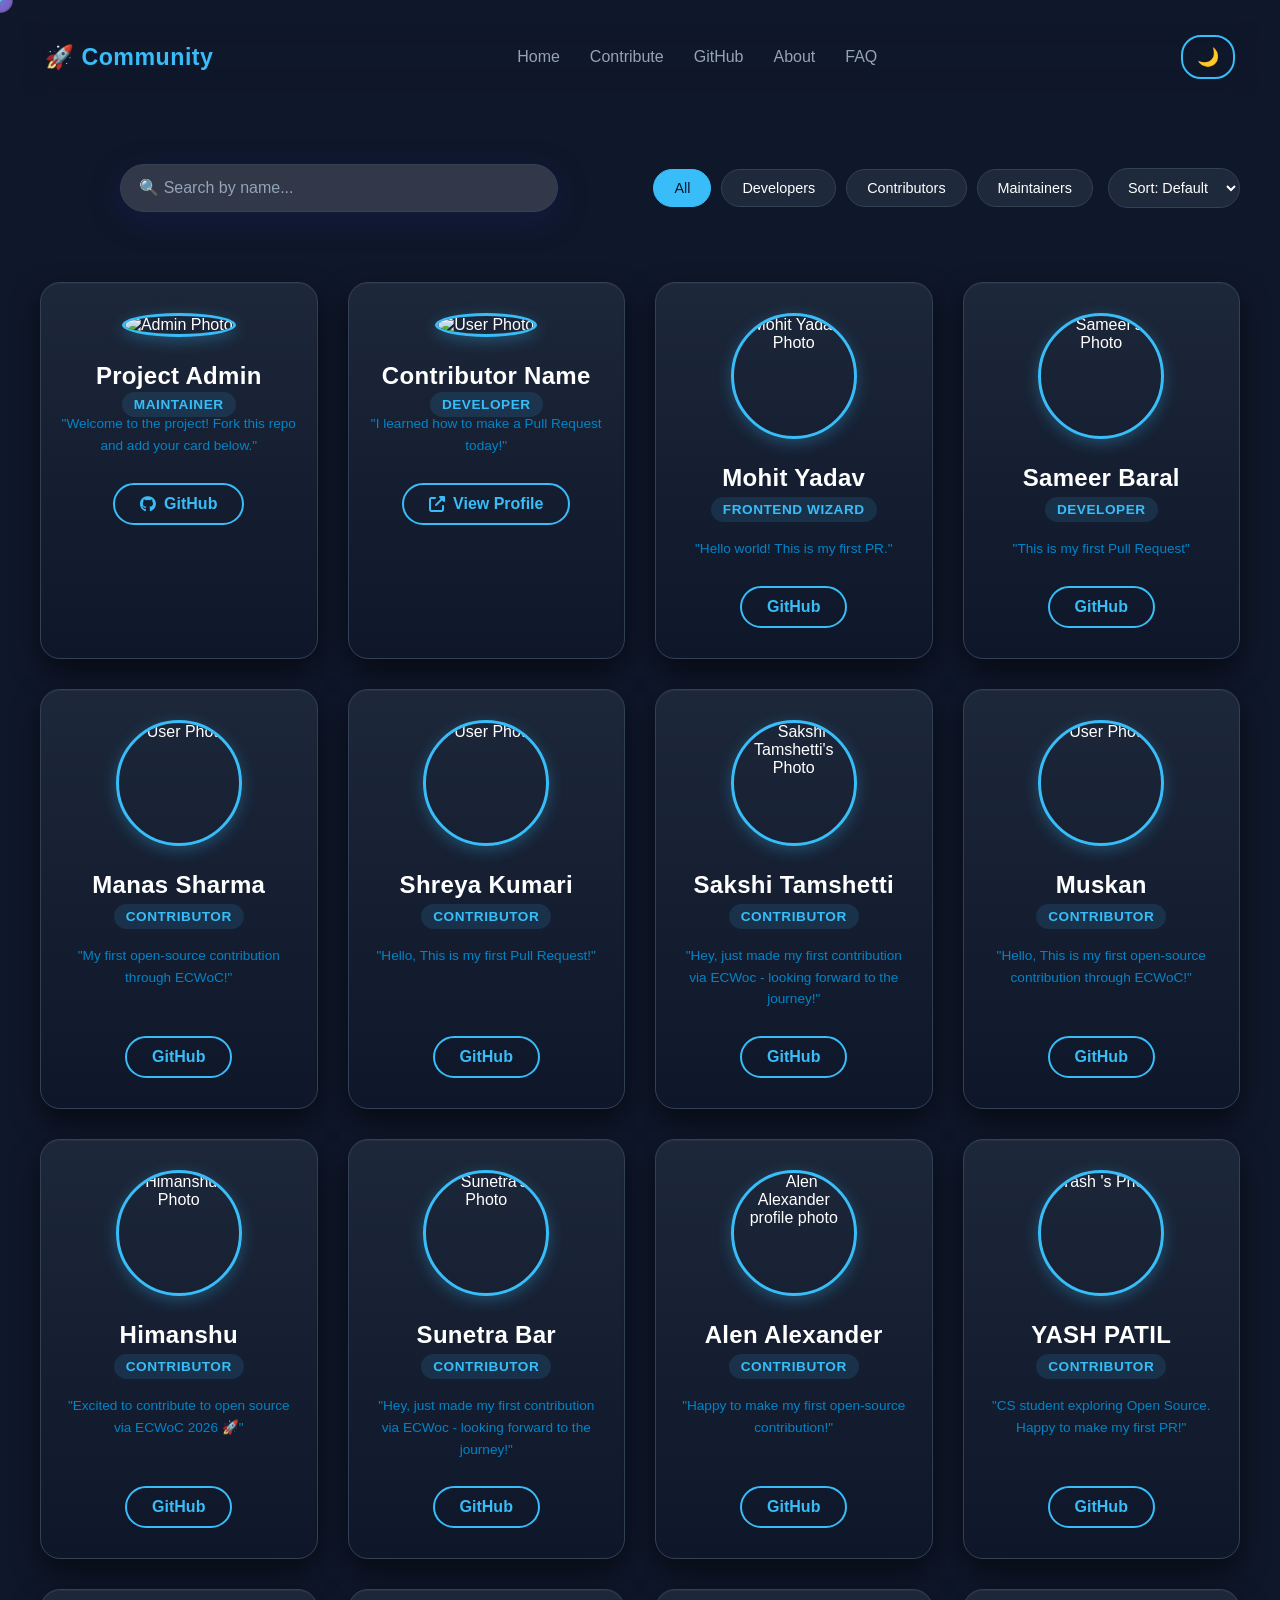
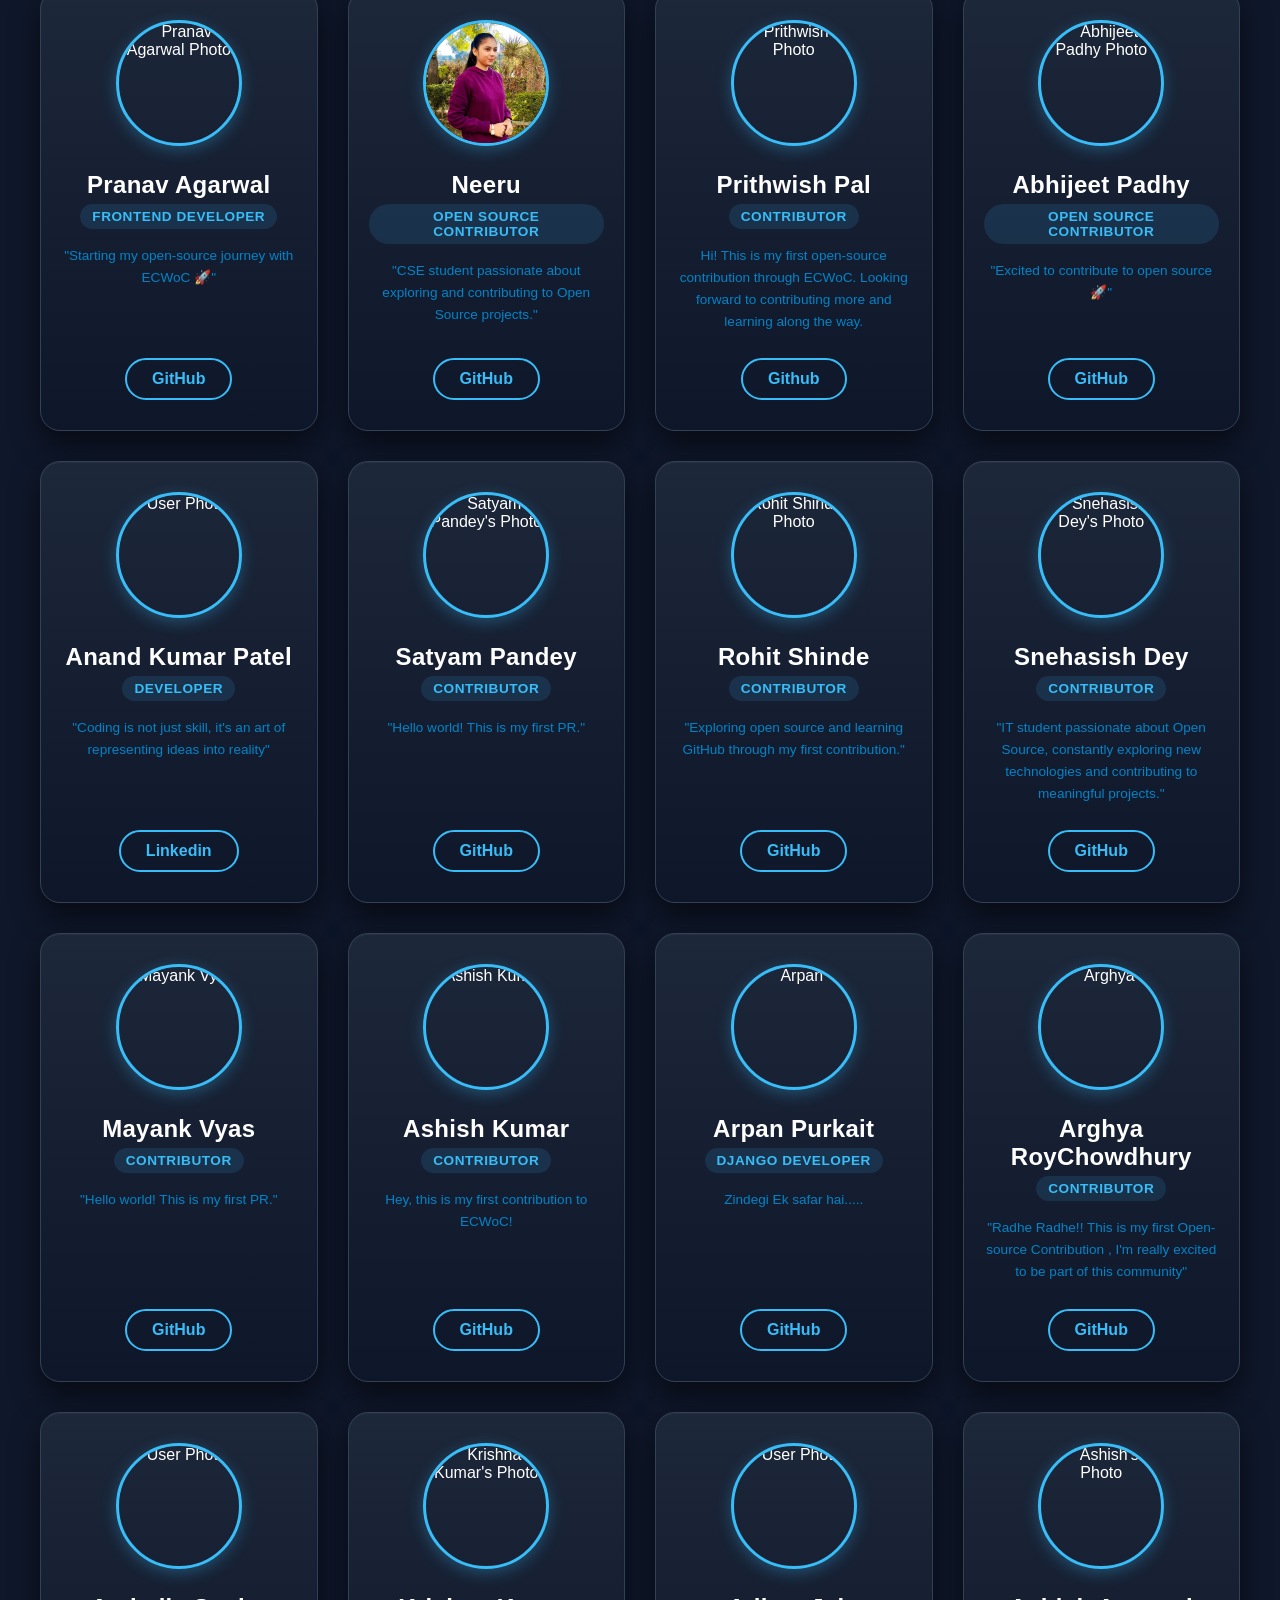
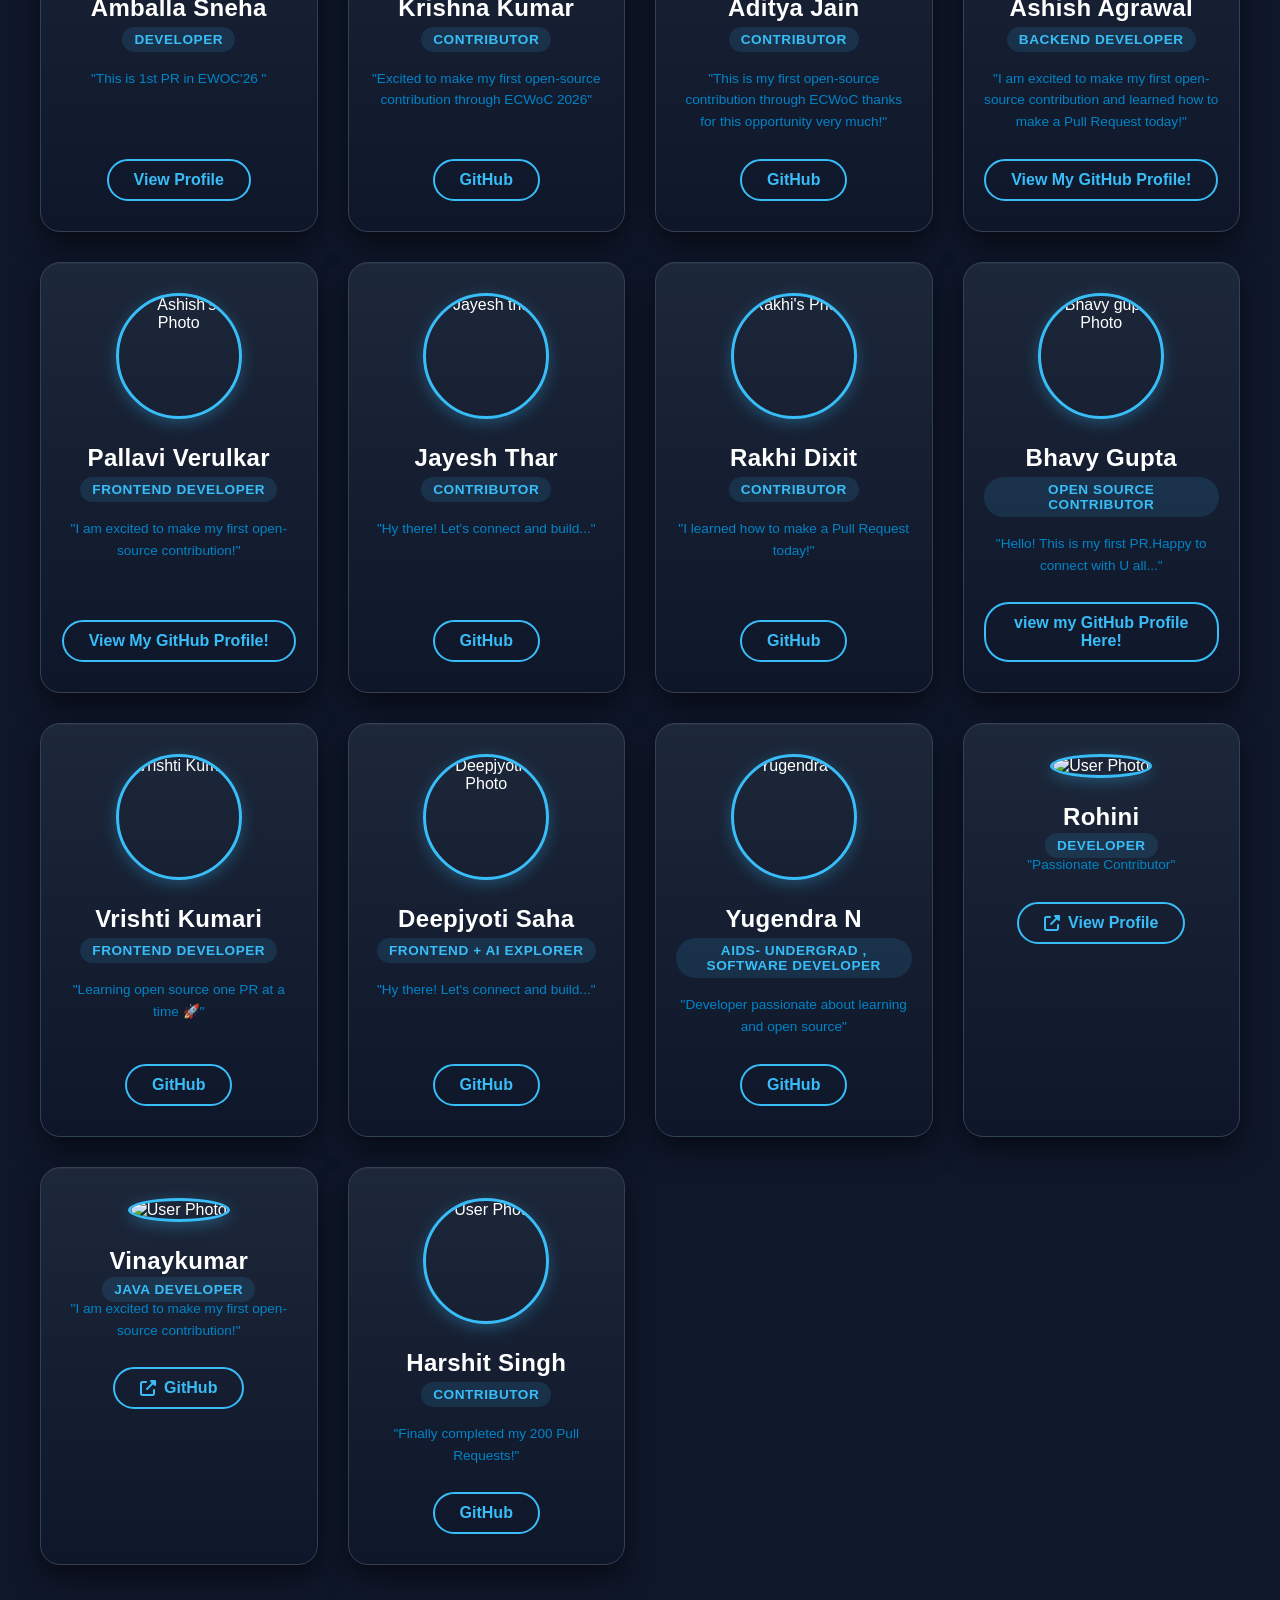
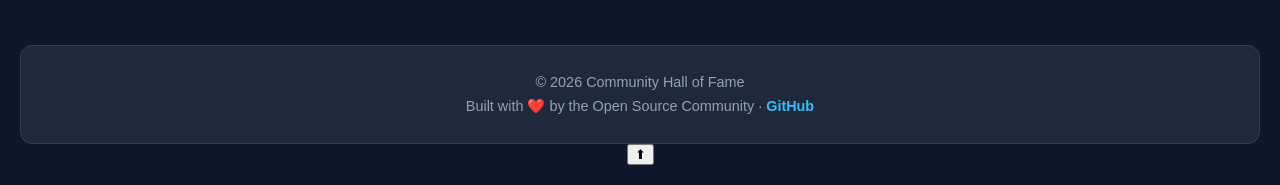
==== commit c4491e8b: "Re-add Harshit Singh's contributor card" ====
--- a/index.html
+++ b/index.html
@@ -103,6 +103,8 @@
             <li><a href="contribute.html">Contribute</a></li>
             <li><a href="https://github.com/Jayanta2004" target="_blank">GitHub</a></li>
             <li><a href="about.html">About</a></li>
+            <li><a href="faq.html">FAQ</a></li>
+
         </ul>
         
     <button id="themeToggle" class="theme-toggle">🌙</button>
@@ -224,7 +226,7 @@
             <p>"Excited to contribute to open source via ECWoC 2026 🚀"</p>
             <a href="https://github.com/bugVixen-M" class="card-btn" target="_blank">GitHub</a>
         </div>
-
+        
         <div class="card">
             <img src="images/Sunetra-Bar.jpg" alt="Sunetra's Photo" class="card-img">
             <h2>Sunetra Bar</h2>
@@ -389,7 +391,7 @@
         </div>
 
         <div class="card">
-            <img src="images/jayesh.jpg" alt="Jayesh thar" class="card-img">
+            <img src="images/user.png" alt="Jayesh thar" class="card-img">
             <h2>Jayesh Thar</h2>
             <span class="role">Contributor</span>
             <p>"Hy there! Let's connect and build..."</p>
@@ -435,7 +437,40 @@
             <p>"Developer passionate about learning and open source"</p>
             <a href="https://github.com/Yugenjr" class="card-btn" target="_blank">GitHub</a>
         </div>
+
+        <div class="card">
+            <div class="card-inner">
+                <img src="images/user.png" alt="User Photo" class="card-img">
+                <h2>Rohini</h2>
+                <span class="role">Developer</span>
+                <p>"Passionate Contributor"</p>
+                <a href="https://github.com/Rohinibadyal" class="card-btn" target="_blank">
+                    <i class="fas fa-external-link-alt"></i> View Profile
+                </a>
+            </div>
+        </div>
+
+        <div class="card">
+            <div class="card-inner">
+                <img src="images/Vinaykumar.jpg" alt="User Photo" class="card-img">
+                <h2>Vinaykumar</h2>
+                <span class="role">Java Developer</span>
+                <p>"I am excited to make my first open-source contribution!"</p>
+                <a href="https://github.com/vinay-554" class="card-btn" target="_blank">
+                    <i class="fas fa-external-link-alt"></i>GitHub
+                </a>
+            </div>
+        </div>
+
+        <div class="card">
+            <img src="images/Harshit.jpg" alt="User Photo" class="card-img">
+            <h2>Harshit Singh</h2>
+            <span class="role">Contributor</span>
+            <p>"Finally completed my 200 Pull Requests!"</p>
+            <a href="https://github.com/harshitSingh1" class="card-btn" target="_blank">GitHub</a>
+        </div>
         
+
       <!-- ADD YOUR NEW CARD ABOVE THIS COMMENT -->
 
     </div> <!-- End of card-container -->
@@ -449,85 +484,6 @@
         </p>
     </footer>
     <!-- FOOTER END -->
-<script>
-const container = document.querySelector(".card-container");
-const cards = Array.from(container.children);
-
-const searchInput = document.getElementById("searchInput");
-const roleFilter = document.getElementById("roleFilter");
-const sortSelect = document.getElementById("sortSelect");
-const resetBtn = document.getElementById("resetFilters");
-
-// Apply search + role filter
-function applyFilters() {
-    const searchText = searchInput.value.toLowerCase();
-    const roleValue = roleFilter.value;
-
-    cards.forEach(card => {
-        const name = card.querySelector("h2").innerText.toLowerCase();
-        const role = card.querySelector(".role")?.innerText.toLowerCase() || "";
-
-        const matchesSearch = name.includes(searchText);
-        const matchesRole =
-            roleValue === "all" || role.includes(roleValue);
-
-        card.style.display =
-            matchesSearch && matchesRole ? "block" : "none";
-    });
-}
-
-// Sorting
-function applySorting() {
-    let visibleCards = cards.filter(card => card.style.display !== "none");
-
-    if (sortSelect.value === "az") {
-        visibleCards.sort((a, b) =>
-            a.querySelector("h2").innerText.localeCompare(
-                b.querySelector("h2").innerText
-            )
-        );
-    }
-
-    if (sortSelect.value === "za") {
-        visibleCards.sort((a, b) =>
-            b.querySelector("h2").innerText.localeCompare(
-                a.querySelector("h2").innerText
-            )
-        );
-    }
-
-    if (sortSelect.value === "newest") {
-        visibleCards.reverse();
-    }
-
-    visibleCards.forEach(card => container.appendChild(card));
-}
-
-// Reset
-resetBtn.addEventListener("click", () => {
-    searchInput.value = "";
-    roleFilter.value = "all";
-    sortSelect.value = "default";
-
-    cards.forEach(card => {
-        card.style.display = "block";
-        container.appendChild(card);
-    });
-});
-
-// Events
-searchInput.addEventListener("input", () => {
-    applyFilters();
-    applySorting();
-});
-
-roleFilter.addEventListener("change", () => {
-    applyFilters();
-    applySorting();
-});
-
-sortSelect.addEventListener("change", applySorting);
-</script>
 
     <!-- Scroll to Top Button -->
     <button class="scroll-to-top" id="scrollToTop" onclick="scrollToTop()">
@@ -543,6 +499,7 @@
         });
     </script>
 
+    
     <!-- 🔍 ENHANCED SEARCH & FILTER SCRIPT -->
     <script>
         let currentFilter = 'all';
@@ -618,6 +575,8 @@
     <script>
         // ----- TYPEWRITER LOOP -----
         const typewriter = document.getElementById('typewriter');
+        if (!typewriter) return;
+
 
         const phrases = [
             "🚀 Community Hall of Fame",
@@ -808,8 +767,47 @@
     }, 500);
 });
 </script>
-
+<!-- 🔼 Scroll To Top Floating Action Button -->
+<button id="scrollToTopBtn" aria-label="Scroll to top">
+    ⬆
+</button>
+<script>
+/* =========================================
+   SCROLL TO TOP BUTTON LOGIC
+   ========================================= */
+
+const scrollBtn = document.getElementById("scrollToTopBtn");
+const SCROLL_THRESHOLD = 300;
+
+// Show / hide button on scroll
+window.addEventListener("scroll", () => {
+    if (window.scrollY > SCROLL_THRESHOLD) {
+        scrollBtn.classList.add("show");
+    } else {
+        scrollBtn.classList.remove("show");
+    }
+});
+
+// Smooth scroll to top
+scrollBtn.addEventListener("click", () => {
+    window.scrollTo({
+        top: 0,
+        behavior: "smooth"
+    });
+});
+</script>
+
+<script>
+document.addEventListener('DOMContentLoaded', () => {
+    const cards = document.querySelectorAll('.card');
+    cards.forEach((card, i) => {
+        setTimeout(() => card.classList.add('revealed'), i * 60);
+    });
+});
+</script>
 
 </body>
 
 </html>
+
+
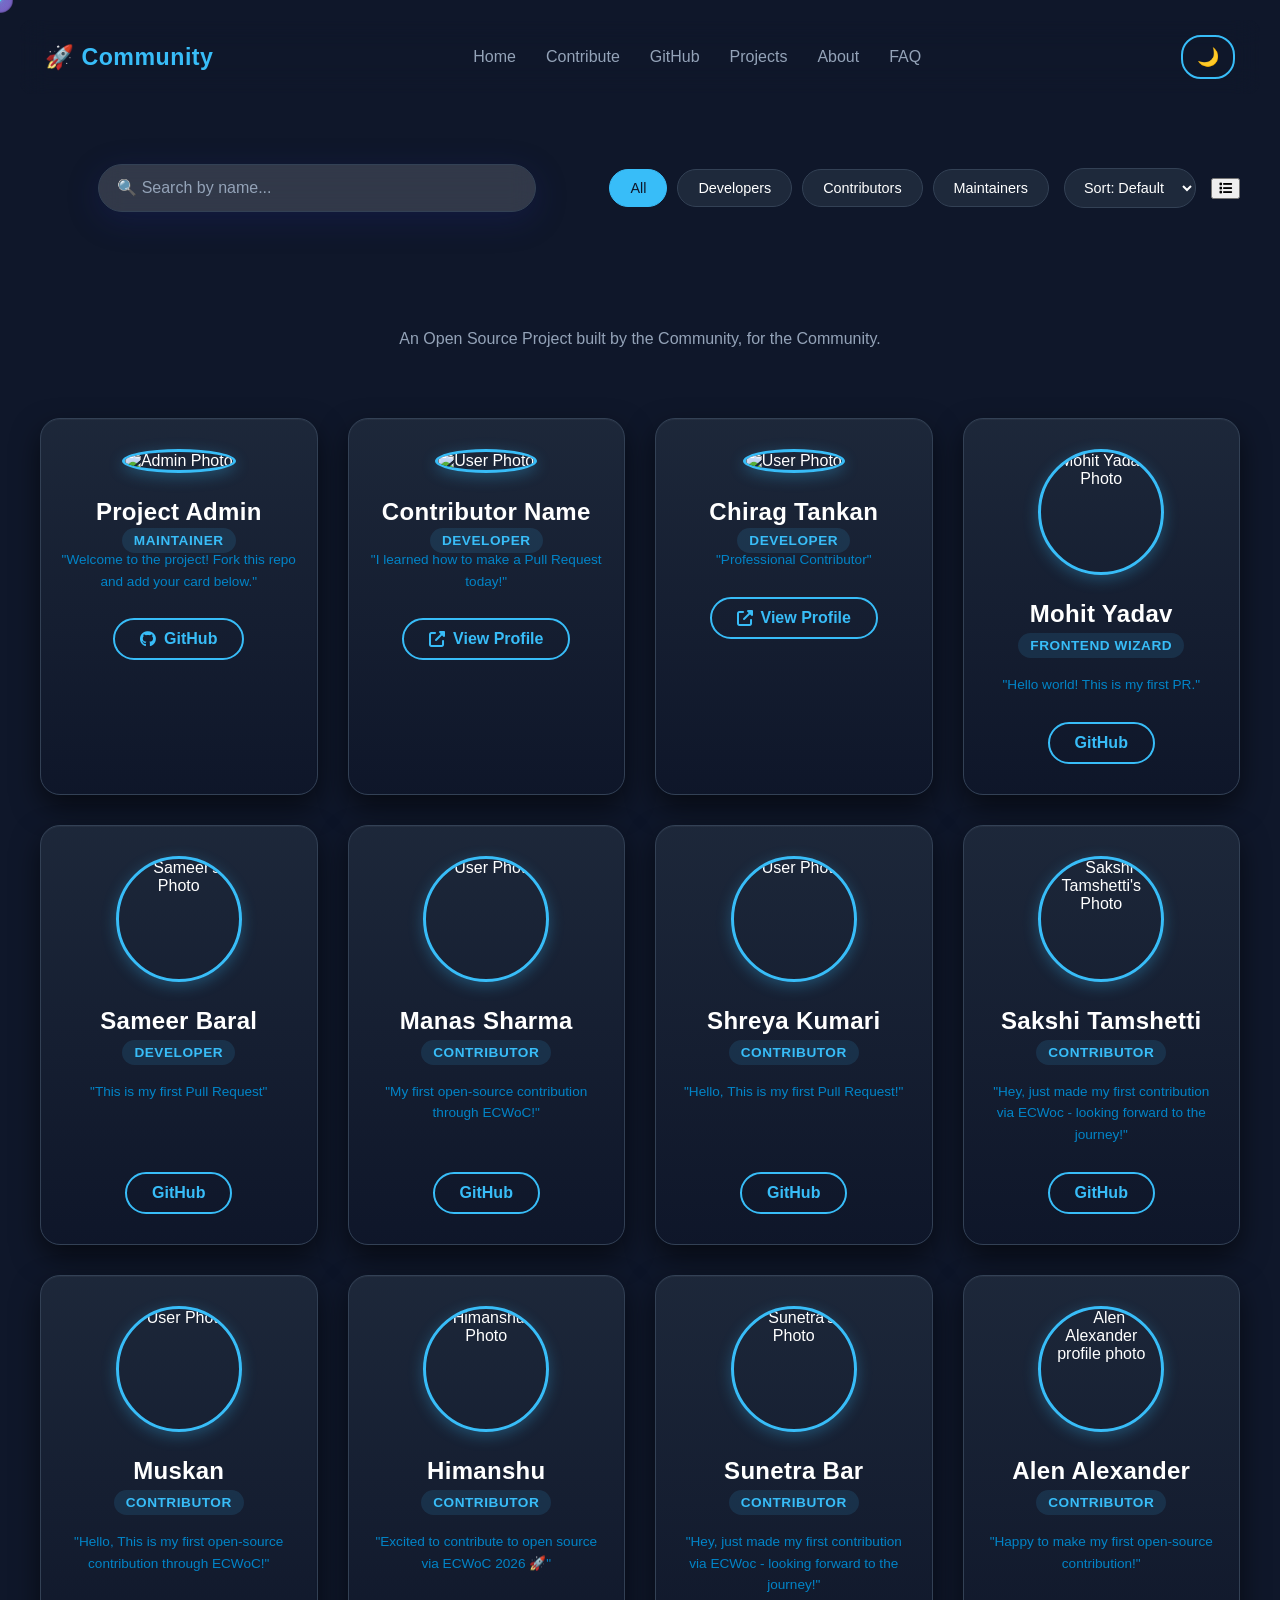
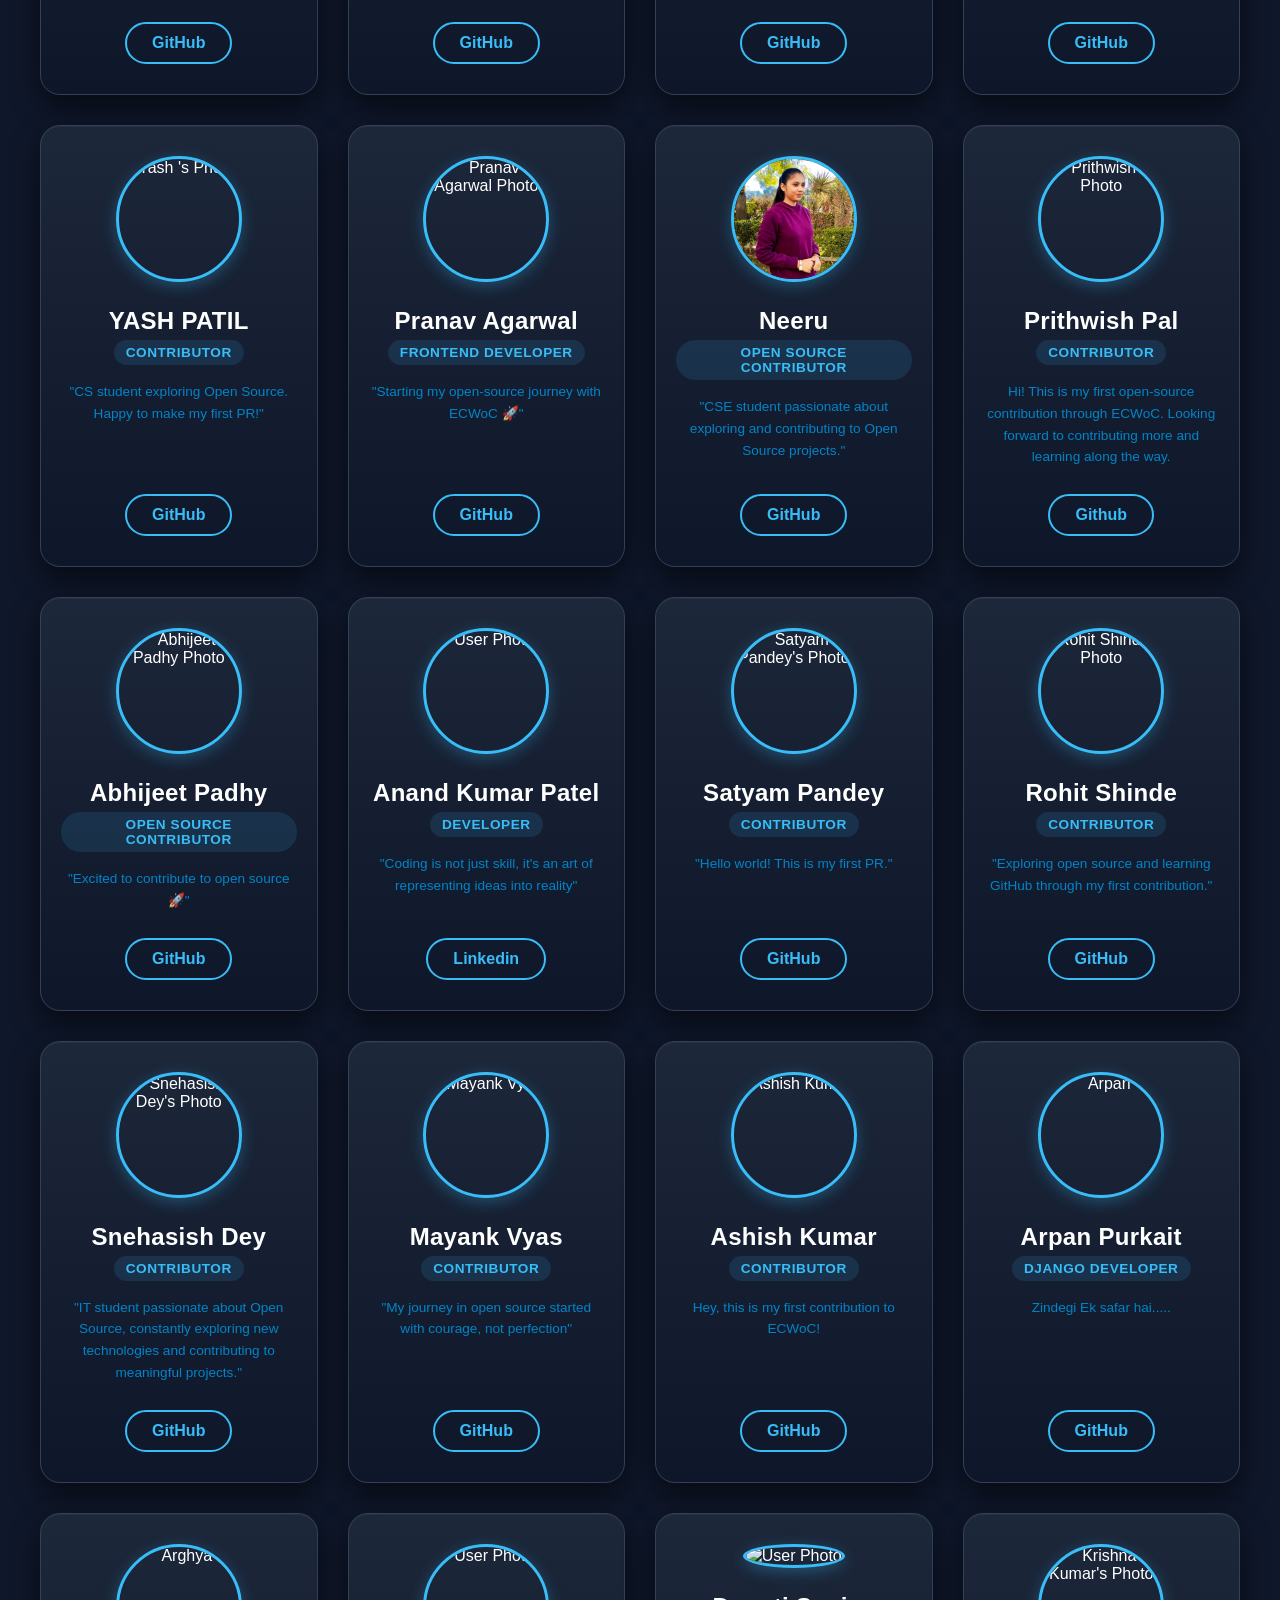
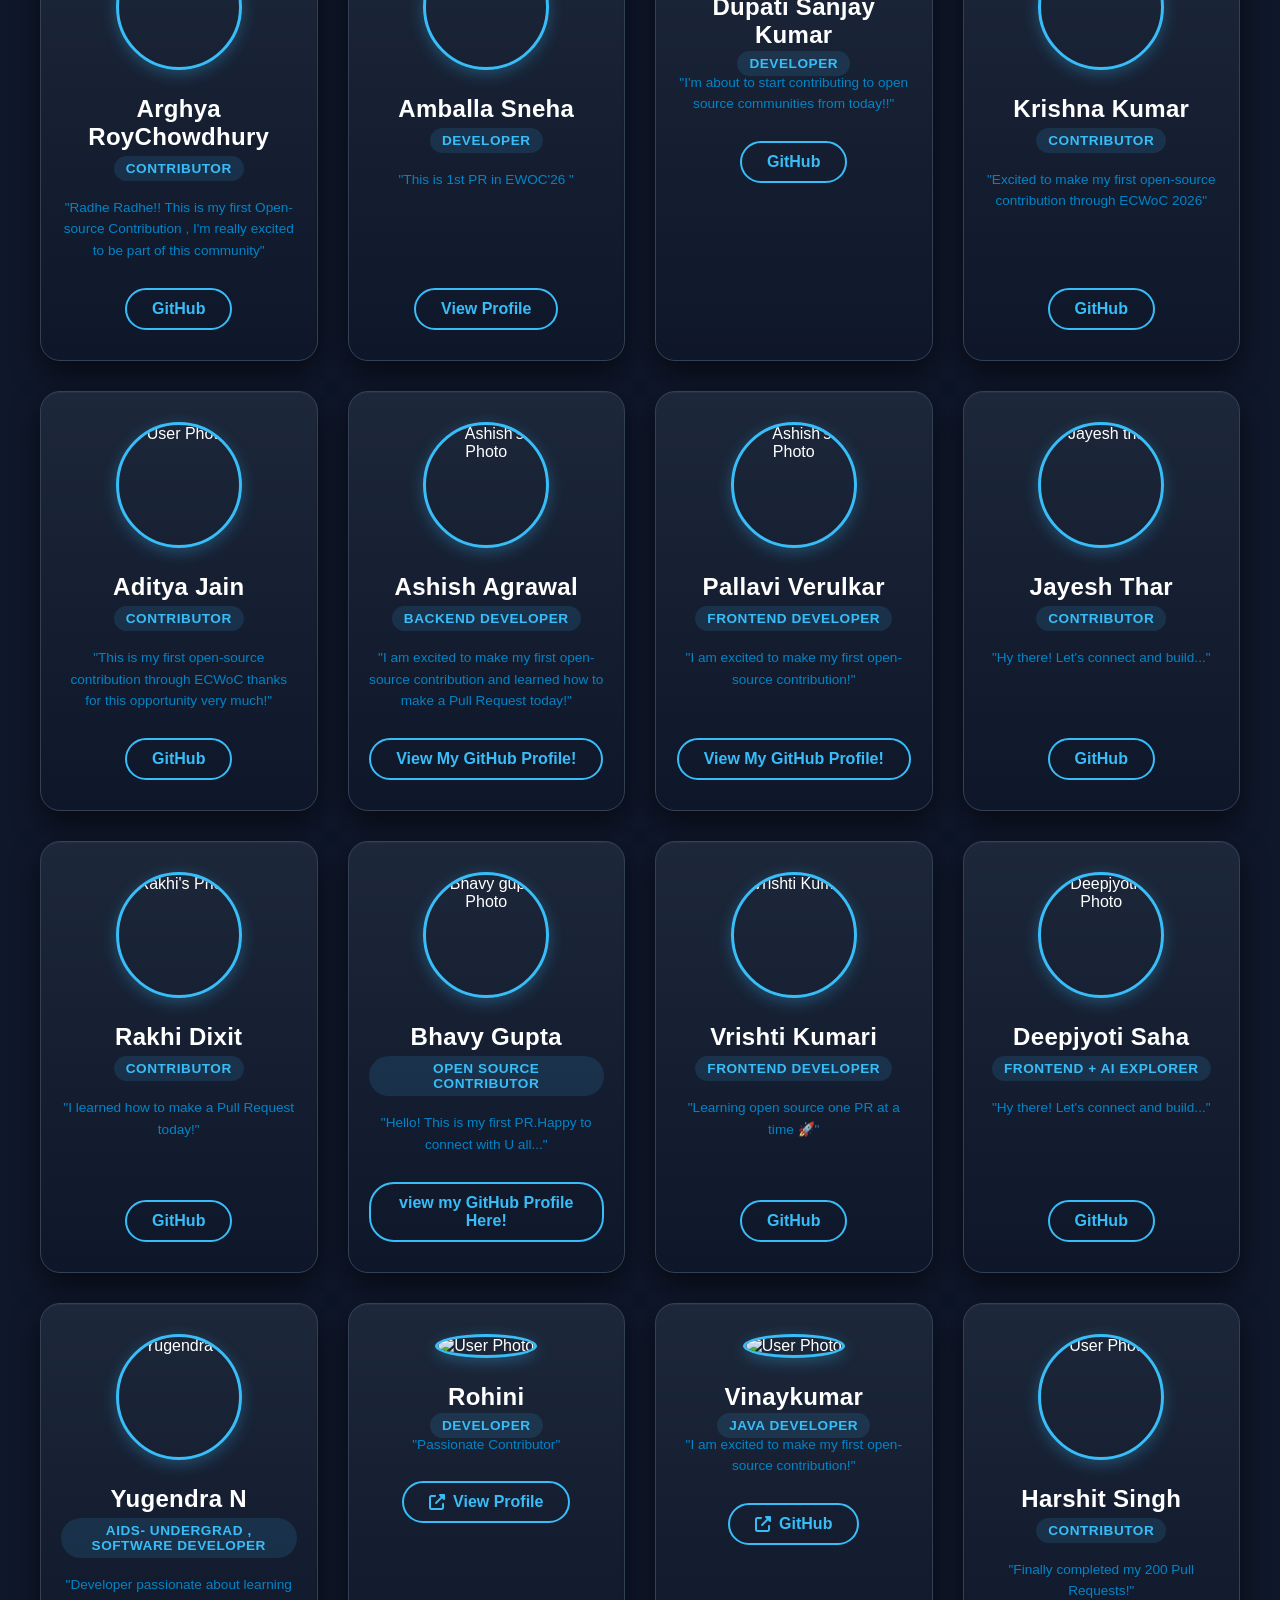
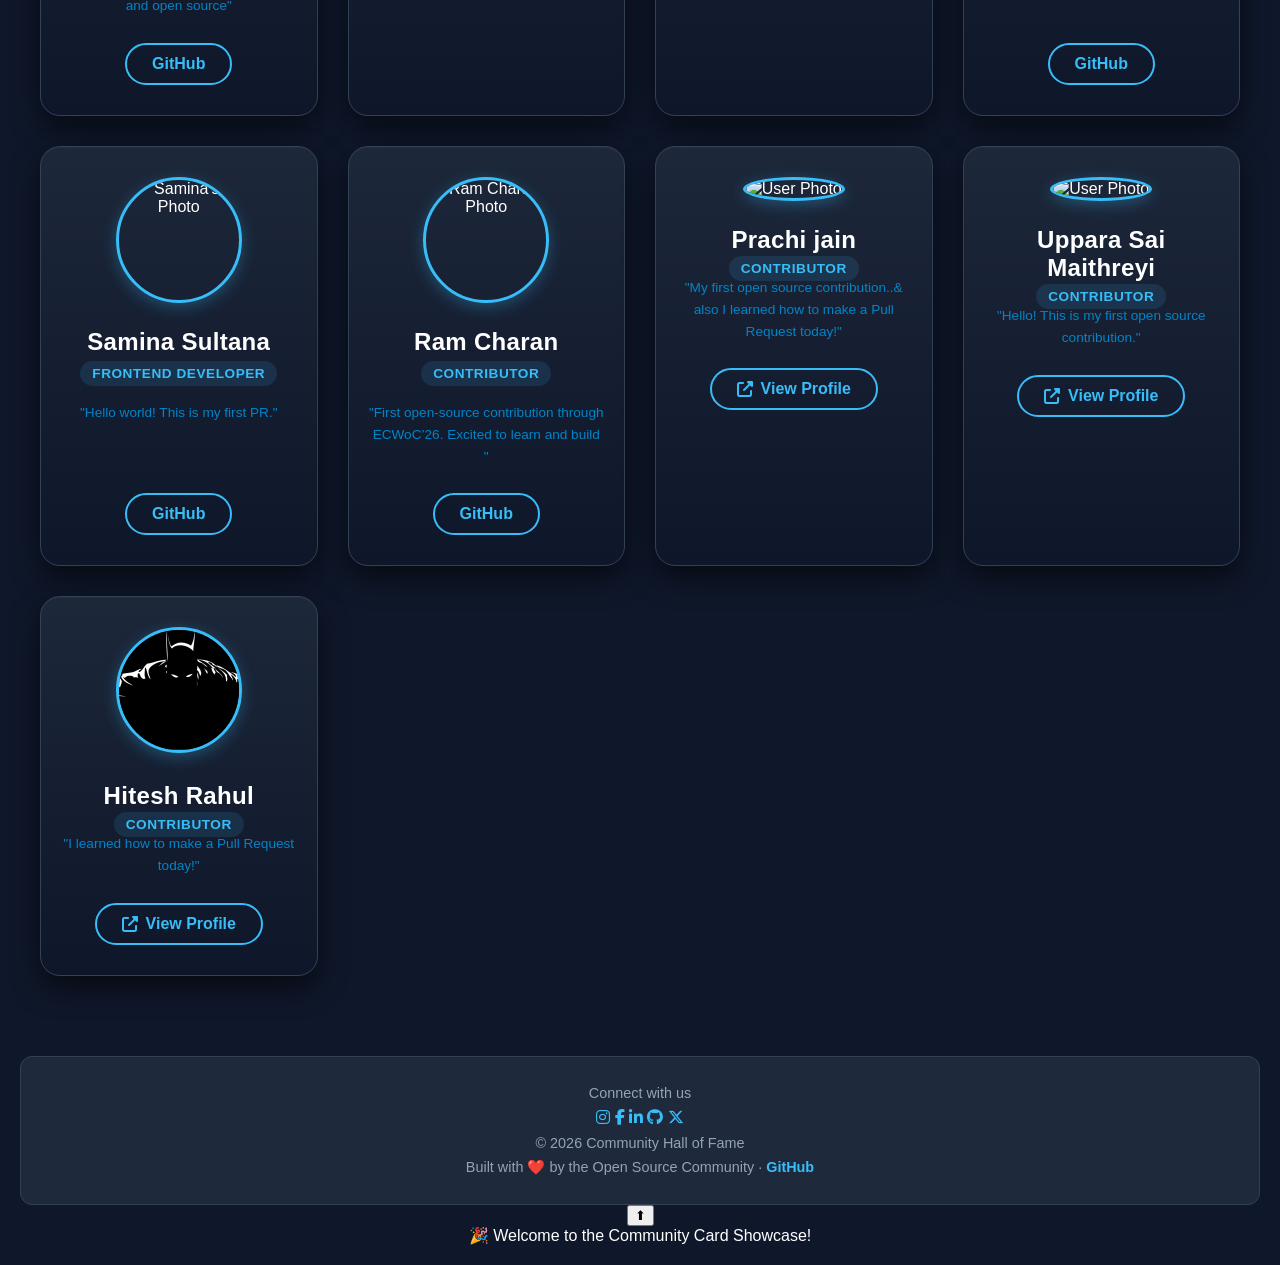
==== commit ca797fc0: "Merge pull request #201 from HiteshRahul27/Devproject Add my profile card" ====
--- a/index.html
+++ b/index.html
@@ -48,43 +48,43 @@
         <div class="circle"></div>
         <div class="circle"></div>
         <div class="circle"></div>
-      </div>
-      <script>
+    </div>
+    <script>
         document.addEventListener("DOMContentLoaded", function () {
-          const coords = { x: 0, y: 0 };
-          const circles = document.querySelectorAll(".circle");
-
-          circles.forEach(function (circle) {
-            circle.x = 0;
-            circle.y = 0;
-          });
-
-          window.addEventListener("mousemove", function (e) {
-            coords.x = e.pageX;
-            coords.y = e.pageY - window.scrollY; // Adjust for vertical scroll position
-          });
-
-          function animateCircles() {
-            let x = coords.x;
-            let y = coords.y; 
-            circles.forEach(function (circle, index) {
-              circle.style.left = `${x - 12}px`;
-              circle.style.top = `${y - 12}px`;
-              circle.style.transform = `scale(${(circles.length - index) / circles.length})`;
-              const nextCircle = circles[index + 1] || circles[0];
-              circle.x = x;
-              circle.y = y;
-                            x += (nextCircle.x - x) * 0.3;
-              y += (nextCircle.y - y) * 0.3;
+            const coords = { x: 0, y: 0 };
+            const circles = document.querySelectorAll(".circle");
+
+            circles.forEach(function (circle) {
+                circle.x = 0;
+                circle.y = 0;
             });
 
-            requestAnimationFrame(animateCircles);
-          }
-
-          animateCircles();
-        });
-
-      </script>
+            window.addEventListener("mousemove", function (e) {
+                coords.x = e.pageX;
+                coords.y = e.pageY - window.scrollY; // Adjust for vertical scroll position
+            });
+
+            function animateCircles() {
+                let x = coords.x;
+                let y = coords.y;
+                circles.forEach(function (circle, index) {
+                    circle.style.left = `${x - 12}px`;
+                    circle.style.top = `${y - 12}px`;
+                    circle.style.transform = `scale(${(circles.length - index) / circles.length})`;
+                    const nextCircle = circles[index + 1] || circles[0];
+                    circle.x = x;
+                    circle.y = y;
+                    x += (nextCircle.x - x) * 0.3;
+                    y += (nextCircle.y - y) * 0.3;
+                });
+
+                requestAnimationFrame(animateCircles);
+            }
+
+            animateCircles();
+        });
+
+    </script>
 
 
     <!-- NAVBAR START -->
@@ -102,43 +102,45 @@
             <li><a href="index.html">Home</a></li>
             <li><a href="contribute.html">Contribute</a></li>
             <li><a href="https://github.com/Jayanta2004" target="_blank">GitHub</a></li>
+            <li><a href="projects.html">Projects</a></li>
             <li><a href="about.html">About</a></li>
             <li><a href="faq.html">FAQ</a></li>
 
         </ul>
-        
-    <button id="themeToggle" class="theme-toggle">🌙</button>
+
+        <button id="themeToggle" class="theme-toggle">🌙</button>
     </nav>
 
-<!-- NAVBAR END -->
-
-<!-- 🔍 SEARCH & FILTER SECTION -->
-<section class="search-filter-container">
-    <input 
-        type="text" 
-        id="searchInput" 
-        placeholder="🔍 Search by name..." 
-        onkeyup="filterCards()"
-        autocomplete="off"
-    >
-    
-    <div class="filter-buttons">
-        <button class="filter-btn active" onclick="filterByRole('all')">All</button>
-        <button class="filter-btn" onclick="filterByRole('developer')">Developers</button>
-        <button class="filter-btn" onclick="filterByRole('contributor')">Contributors</button>
-        <button class="filter-btn" onclick="filterByRole('maintainer')">Maintainers</button>
-    </div>
-    
-    <select id="sortSelect" class="sort-select" onchange="sortCards()">
-        <option value="default">Sort: Default</option>
-        <option value="az">A-Z</option>
-        <option value="za">Z-A</option>
-        <option value="newest">Newest First</option>
-    </select>
-</section>
-    
+    <!-- NAVBAR END -->
+
+    <!-- 🔍 SEARCH & FILTER SECTION -->
+    <section class="search-filter-container">
+        <input type="text" id="searchInput" placeholder="🔍 Search by name..." onkeyup="filterCards()"
+            autocomplete="off">
+
+        <div class="filter-buttons">
+            <button class="filter-btn active" onclick="filterByRole('all')">All</button>
+            <button class="filter-btn" onclick="filterByRole('developer')">Developers</button>
+            <button class="filter-btn" onclick="filterByRole('contributor')">Contributors</button>
+            <button class="filter-btn" onclick="filterByRole('maintainer')">Maintainers</button>
+        </div>
+
+        <select id="sortSelect" class="sort-select" onchange="sortCards()">
+            <option value="default">Sort: Default</option>
+            <option value="az">A-Z</option>
+            <option value="za">Z-A</option>
+            <option value="newest">Newest First</option>
+        </select>
+        <button id="viewToggle" class="view-toggle-btn" aria-label="Toggle View">
+            <i class="fas fa-list"></i>
+        </button>
+
+    </section>
+
 
     <!-- Main heading of the website -->
+    <h1><span id="typewriter"></span></h1>
+    <p class="subtitle">An Open Source Project built by the Community, for the Community.</p>
 
     <!-- Container that holds all the profile cards -->
     <div class="card-container">
@@ -172,13 +174,24 @@
         <!-- 👆 CONTRIBUTORS: END COPYING HERE 👆 -->
 
         <div class="card">
+            <div class="card-inner">
+                <img src="images/tankan.jpg" alt="User Photo" class="card-img">
+                <h2>Chirag Tankan</h2>
+                <span class="role">Developer</span>
+                <p>"Professional Contributor"</p>
+                <a href="http://github.com/ChiragTankan/" class="card-btn" target="_blank">
+                    <i class="fas fa-external-link-alt"></i> View Profile
+                </a>
+            </div>
+        </div>
+        <div class="card">
             <img src="images/mohit-yadav.jpg" alt="Mohit Yadav's Photo" class="card-img">
             <h2>Mohit Yadav</h2>
             <span class="role">Frontend Wizard</span>
             <p>"Hello world! This is my first PR."</p>
             <a href="https://github.com/19-mohityadav" class="card-btn" target="_blank">GitHub</a>
         </div>
-        
+
         <div class="card">
             <img src="images/Sameer-Baral.jpg" alt="Sameer's Photo" class="card-img">
             <h2>Sameer Baral</h2>
@@ -226,7 +239,7 @@
             <p>"Excited to contribute to open source via ECWoC 2026 🚀"</p>
             <a href="https://github.com/bugVixen-M" class="card-btn" target="_blank">GitHub</a>
         </div>
-        
+
         <div class="card">
             <img src="images/Sunetra-Bar.jpg" alt="Sunetra's Photo" class="card-img">
             <h2>Sunetra Bar</h2>
@@ -312,7 +325,8 @@
             <img src="images/Snehasish-tech.jpeg" alt="Snehasish Dey's Photo" class="card-img">
             <h2>Snehasish Dey</h2>
             <span class="role">Contributor</span>
-            <p>"IT student passionate about Open Source, constantly exploring new technologies and contributing to meaningful projects."</p>
+            <p>"IT student passionate about Open Source, constantly exploring new technologies and contributing to
+                meaningful projects."</p>
             <a href="https://github.com/Snehasish-tech" class="card-btn" target="_blank">GitHub</a>
         </div>
 
@@ -320,7 +334,7 @@
             <img src="images/mayank.png" alt="Mayank Vyas" class="card-img">
             <h2>Mayank Vyas</h2>
             <span class="role">Contributor</span>
-            <p>"Hello world! This is my first PR."</p>
+            <p>"My journey in open source started with courage, not perfection"</p>
             <a href="https://github.com/mayankvya" class="card-btn" target="_blank">GitHub</a>
         </div>
 
@@ -333,7 +347,7 @@
         </div>
 
 
-        
+
         <div class="card">
             <img src="images/arpan.jpg" alt="Arpan" class="card-img">
             <h2>Arpan Purkait</h2>
@@ -341,17 +355,18 @@
             <p>Zindegi Ek safar hai.....</p>
             <a href="https://github.com/arpanpurkait" class="card-btn" target="_blank">GitHub</a>
         </div>
-      
-        <div class="card">
-            <img src="images/roychowdhury-arghya.png" alt="Arghya" class="card-img"> 
+
+        <div class="card">
+            <img src="images/roychowdhury-arghya.png" alt="Arghya" class="card-img">
             <h2>Arghya RoyChowdhury</h2>
             <span class="role">Contributor</span>
-            <p>"Radhe Radhe!! This is my first Open-source Contribution , I'm really excited to be part of this community"</p>
+            <p>"Radhe Radhe!! This is my first Open-source Contribution , I'm really excited to be part of this
+                community"</p>
             <a href="https://github.com/roychowdhury-arghya" class="card-btn" target="_blank">GitHub</a>
         </div>
-      
-        <div class="card">
-            <img src="images/user.png" alt="User Photo" class="card-img"> 
+
+        <div class="card">
+            <img src="images/Sneha-Amballa.jpeg" alt="User Photo" class="card-img">
             <h2>Amballa Sneha</h2>
             <span class="role">Developer</span>
             <p>"This is 1st PR in EWOC'26 "</p>
@@ -359,6 +374,16 @@
         </div>
 
         <div class="card">
+            <div class="card-inner">
+                <img src="images/SanjayKumar.jpg" alt="User Photo" class="card-img">
+                <h2>Dupati Sanjay Kumar</h2>
+                <span class="role">Developer</span>
+                <p>"I'm about to start contributing to open source communities from today!!"</p>
+                <a href="https://github.com/Sanju562586" class="card-btn" target="_blank">GitHub</a>
+            </div>
+        </div>
+
+        <div class="card">
             <img src="images/krishnx21.jpg" alt="Krishna Kumar's Photo" class="card-img">
             <h2>Krishna Kumar</h2>
             <span class="role">Contributor</span>
@@ -378,7 +403,8 @@
             <img src="images/Ashish-Agrawal.png" alt="Ashish's Photo" class="card-img">
             <h2>Ashish Agrawal</h2>
             <span class="role">Backend Developer</span>
-            <p>"I am excited to make my first open-source contribution and learned how to make a Pull Request today!"</p>
+            <p>"I am excited to make my first open-source contribution and learned how to make a Pull Request today!"
+            </p>
             <a href="https://github.com/ashishagrawalcode" class="card-btn" target="_blank">View My GitHub Profile!</a>
         </div>
 
@@ -405,13 +431,14 @@
             <p>"I learned how to make a Pull Request today!"</p>
             <a href="https://github.com/Rakhi-Dixit03" class="card-btn" target="_blank">GitHub</a>
         </div>
-      
+
         <div class="card">
             <img src="images/Bhavy-doe.jpeg" alt="Bhavy gupta Photo" class="card-img">
             <h2>Bhavy Gupta</h2>
             <span class="role">Open Source Contributor</span>
             <p>"Hello! This is my first PR.Happy to connect with U all..."</p>
-            <a href="https://github.com/BhavyGupta12911" class="card-btn" target="_blank">view my GitHub Profile Here!</a>
+            <a href="https://github.com/BhavyGupta12911" class="card-btn" target="_blank">view my GitHub Profile
+                Here!</a>
         </div>
 
         <div class="card">
@@ -469,14 +496,74 @@
             <p>"Finally completed my 200 Pull Requests!"</p>
             <a href="https://github.com/harshitSingh1" class="card-btn" target="_blank">GitHub</a>
         </div>
-        
-
-      <!-- ADD YOUR NEW CARD ABOVE THIS COMMENT -->
+
+        <div class="card">
+            <img src="images/Samina2005.jpg" alt="Samina's Photo" class="card-img">
+            <h2>Samina Sultana</h2>
+            <span class="role">Frontend Developer</span>
+            <p>"Hello world! This is my first PR."</p>
+            <a href="https://github.com/Samina2005" class="card-btn" target="_blank">GitHub</a>
+        </div>
+
+        <div class="card">
+            <img src="images/user.png" alt="Ram Charan Photo" class="card-img">
+            <h2>Ram Charan</h2>
+            <span class="role">Contributor</span>
+            <p>"First open-source contribution through ECWoC’26. Excited to learn and build "</p>
+            <a href="https://github.com/print-ramcharan" class="card-btn" target="_blank">GitHub</a>
+        </div>
+
+        <div class="card">
+            <div class="card-inner">
+                <img src="images/prachijainn24.jpg" alt="User Photo" class="card-img">
+                <h2>Prachi jain</h2>
+                <span class="role">Contributor</span>
+                <p>"My first open source contribution..& also I learned how to make a Pull Request today!"</p>
+                <a href="http://github.com/prachijainn24/" class="card-btn" target="_blank">
+                    <i class="fas fa-external-link-alt"></i> View Profile
+                </a>
+            </div>
+        </div>
+
+        <div class="card">
+            <div class="card-inner">
+                <img src="dev-card-showcase\images\Sai-maithri.jpg" alt="User Photo" class="card-img">
+                <h2>Uppara Sai Maithreyi</h2>
+                <span class="role">Contributor</span>
+                <p>"Hello! This is my first open source contribution."</p>
+                <a href="https://github.com/Sai-maithri" class="card-btn" target="_blank">
+                    <i class="fas fa-external-link-alt"></i> View Profile
+                </a>
+            </div>
+        </div>
+
+        <div class="card">
+            <div class="card-inner">
+                <img src="images/HiteshRahul27.jpg" alt="User Photo" class="card-img">
+                <h2>Hitesh Rahul</h2>
+                <span class="role">Contributor</span>
+                <p>"I learned how to make a Pull Request today!"</p>
+                <a href="https://github.com/HiteshRahul27" class="card-btn" target="_blank">
+                    <i class="fas fa-external-link-alt"></i> View Profile
+                </a>
+            </div>
+        </div>
+        <!-- ADD YOUR NEW CARD ABOVE THIS COMMENT -->
 
     </div> <!-- End of card-container -->
 
     <!-- FOOTER START -->
     <footer class="footer">
+        <div class="footer-social">
+            <p>Connect with us</p>
+            <div class="social-links">
+                <a href="#" aria-label="Instagram"><i class="fa-brands fa-instagram"></i></a>
+                <a href="#" aria-label="Facebook"><i class="fa-brands fa-facebook-f"></i></a>
+                <a href="#" aria-label="LinkedIn"><i class="fa-brands fa-linkedin-in"></i></a>
+                <a href="#" aria-label="GitHub"><i class="fa-brands fa-github"></i></a>
+                <a href="#" aria-label="Twitter"><i class="fa-brands fa-x-twitter"></i></a>
+            </div>
+        </div>
         <p>© 2026 Community Hall of Fame</p>
         <p>
             Built with ❤️ by the Open Source Community ·
@@ -499,7 +586,7 @@
         });
     </script>
 
-    
+
     <!-- 🔍 ENHANCED SEARCH & FILTER SCRIPT -->
     <script>
         let currentFilter = 'all';
@@ -512,13 +599,13 @@
 
         function filterByRole(role) {
             currentFilter = role;
-            
+
             // Update active button
             document.querySelectorAll('.filter-btn').forEach(btn => {
                 btn.classList.remove('active');
             });
             event.target.classList.add('active');
-            
+
             applyFilters();
         }
 
@@ -530,13 +617,13 @@
             cards.forEach(card => {
                 const name = card.querySelector("h2").innerText.toLowerCase();
                 const role = card.querySelector(".role").innerText.toLowerCase();
-                
+
                 const matchesSearch = name.includes(currentSearch);
-                const matchesFilter = currentFilter === 'all' || 
+                const matchesFilter = currentFilter === 'all' ||
                     (currentFilter === 'developer' && role.includes('developer')) ||
                     (currentFilter === 'contributor' && role.includes('contributor')) ||
                     (currentFilter === 'maintainer' && role.includes('maintainer'));
-                
+
                 if (matchesSearch && matchesFilter) {
                     card.style.display = "block";
                     card.classList.add('loading');
@@ -635,179 +722,221 @@
         });
     </script>
 
-<script>
-/* ---------- ENHANCED SORT CARDS SCRIPT ---------- */
-const container = document.querySelector(".card-container");
-let originalCards = Array.from(container.children);
-
-function sortCards() {
-    const value = document.getElementById("sortSelect")?.value;
-    if (!value) return;
-
-    // Get only visible cards
-    let cards = Array.from(container.children).filter(card => 
-        card.style.display !== 'none'
-    );
-
-    if (value === "default") {
-        // Restore original order for visible cards
-        container.innerHTML = "";
-        originalCards.forEach(card => {
-            if (card.style.display !== 'none') {
+    <script>
+        /* ---------- ENHANCED SORT CARDS SCRIPT ---------- */
+        const container = document.querySelector(".card-container");
+        let originalCards = Array.from(container.children);
+
+        function sortCards() {
+            const value = document.getElementById("sortSelect")?.value;
+            if (!value) return;
+
+            // Get only visible cards
+            let cards = Array.from(container.children).filter(card =>
+                card.style.display !== 'none'
+            );
+
+            if (value === "default") {
+                // Restore original order for visible cards
+                container.innerHTML = "";
+                originalCards.forEach(card => {
+                    if (card.style.display !== 'none') {
+                        container.appendChild(card);
+                    }
+                });
+                return;
+            }
+
+            if (value === "az") {
+                cards.sort((a, b) =>
+                    a.querySelector("h2").innerText
+                        .localeCompare(b.querySelector("h2").innerText)
+                );
+            }
+
+            if (value === "za") {
+                cards.sort((a, b) =>
+                    b.querySelector("h2").innerText
+                        .localeCompare(a.querySelector("h2").innerText)
+                );
+            }
+
+            if (value === "newest") {
+                cards.reverse();
+            }
+
+            // Reorder visible cards
+            cards.forEach(card => {
                 container.appendChild(card);
-            }
-        });
-        return;
-    }
-
-    if (value === "az") {
-        cards.sort((a, b) =>
-            a.querySelector("h2").innerText
-                .localeCompare(b.querySelector("h2").innerText)
-        );
-    }
-
-    if (value === "za") {
-        cards.sort((a, b) =>
-            b.querySelector("h2").innerText
-                .localeCompare(a.querySelector("h2").innerText)
-        );
-    }
-
-    if (value === "newest") {
-        cards.reverse();
-    }
-
-    // Reorder visible cards
-    cards.forEach(card => {
-        container.appendChild(card);
-    });
-}
-
-// Add stagger animation on load
-document.addEventListener('DOMContentLoaded', () => {
-    const cards = document.querySelectorAll('.card');
-    cards.forEach((card, index) => {
-        card.style.animationDelay = `${index * 0.05}s`;
-        card.classList.add('loading');
-    });
-});
-</script>
-
-<script>
-/* ---------- THEME TOGGLE SCRIPT ---------- */
-const toggleBtn = document.getElementById("themeToggle");
-const body = document.body;
-
-// Load saved theme
-if (localStorage.getItem("theme") === "light") {
-    body.classList.add("light-mode");
-    toggleBtn.textContent = "🌞";
-}
-
-toggleBtn.addEventListener("click", () => {
-    body.classList.toggle("light-mode");
-
-    if (body.classList.contains("light-mode")) {
-        toggleBtn.textContent = "🌞";
-        localStorage.setItem("theme", "light");
-    } else {
-        toggleBtn.textContent = "🌙";
-        localStorage.setItem("theme", "dark");
-    }
-});
-</script>
-<script>
-function animateValue(element, start, end, duration) {
-    let startTimestamp = null;
-
-    function step(timestamp) {
-        if (!startTimestamp) startTimestamp = timestamp;
-        const progress = Math.min((timestamp - startTimestamp) / duration, 1);
-        element.innerText = Math.floor(progress * (end - start) + start);
-        if (progress < 1) {
+            });
+        }
+
+        // Add stagger animation on load
+        document.addEventListener('DOMContentLoaded', () => {
+            const cards = document.querySelectorAll('.card');
+            cards.forEach((card, index) => {
+                card.style.animationDelay = `${index * 0.05}s`;
+                card.classList.add('loading');
+            });
+        });
+    </script>
+
+    <script>
+        /* ---------- THEME TOGGLE SCRIPT ---------- */
+        const toggleBtn = document.getElementById("themeToggle");
+        const body = document.body;
+
+        // Load saved theme
+        if (localStorage.getItem("theme") === "light") {
+            body.classList.add("light-mode");
+            toggleBtn.textContent = "🌞";
+        }
+
+        toggleBtn.addEventListener("click", () => {
+            body.classList.toggle("light-mode");
+
+            if (body.classList.contains("light-mode")) {
+                toggleBtn.textContent = "🌞";
+                localStorage.setItem("theme", "light");
+            } else {
+                toggleBtn.textContent = "🌙";
+                localStorage.setItem("theme", "dark");
+            }
+        });
+    </script>
+    <script>
+        function animateValue(element, start, end, duration) {
+            let startTimestamp = null;
+
+            function step(timestamp) {
+                if (!startTimestamp) startTimestamp = timestamp;
+                const progress = Math.min((timestamp - startTimestamp) / duration, 1);
+                element.innerText = Math.floor(progress * (end - start) + start);
+                if (progress < 1) {
+                    window.requestAnimationFrame(step);
+                }
+            }
+
             window.requestAnimationFrame(step);
         }
-    }
-
-    window.requestAnimationFrame(step);
-}
-
-function updateContributorStats() {
-    const cards = document.querySelectorAll(".card");
-
-    let total = cards.length;
-    let dev = 0;
-    let contributor = 0;
-    let maintainer = 0;
-
-    cards.forEach(card => {
-        const role = card.querySelector(".role")?.innerText.toLowerCase();
-
-        if (role.includes("developer")) dev++;
-        else if (role.includes("maintainer")) maintainer++;
-        else contributor++;
-    });
-
-    animateValue(document.getElementById("totalCount"), 0, total, 800);
-    animateValue(document.getElementById("devCount"), 0, dev, 800);
-    animateValue(document.getElementById("contributorCount"), 0, contributor, 800);
-    animateValue(document.getElementById("maintainerCount"), 0, maintainer, 800);
-}
-
-document.addEventListener("DOMContentLoaded", () => {
-    updateContributorStats();
-    
-    // Hide page loader after content loads
-    setTimeout(() => {
-        const loader = document.getElementById('pageLoader');
-        if (loader) {
-            loader.classList.add('hidden');
+
+        function updateContributorStats() {
+            const cards = document.querySelectorAll(".card");
+
+            let total = cards.length;
+            let dev = 0;
+            let contributor = 0;
+            let maintainer = 0;
+
+            cards.forEach(card => {
+                const role = card.querySelector(".role")?.innerText.toLowerCase();
+
+                if (role.includes("developer")) dev++;
+                else if (role.includes("maintainer")) maintainer++;
+                else contributor++;
+            });
+
+            animateValue(document.getElementById("totalCount"), 0, total, 800);
+            animateValue(document.getElementById("devCount"), 0, dev, 800);
+            animateValue(document.getElementById("contributorCount"), 0, contributor, 800);
+            animateValue(document.getElementById("maintainerCount"), 0, maintainer, 800);
         }
-    }, 500);
-});
-</script>
-<!-- 🔼 Scroll To Top Floating Action Button -->
-<button id="scrollToTopBtn" aria-label="Scroll to top">
-    ⬆
-</button>
-<script>
-/* =========================================
-   SCROLL TO TOP BUTTON LOGIC
-   ========================================= */
-
-const scrollBtn = document.getElementById("scrollToTopBtn");
-const SCROLL_THRESHOLD = 300;
-
-// Show / hide button on scroll
-window.addEventListener("scroll", () => {
-    if (window.scrollY > SCROLL_THRESHOLD) {
-        scrollBtn.classList.add("show");
-    } else {
-        scrollBtn.classList.remove("show");
-    }
-});
-
-// Smooth scroll to top
-scrollBtn.addEventListener("click", () => {
-    window.scrollTo({
-        top: 0,
-        behavior: "smooth"
-    });
-});
-</script>
-
-<script>
-document.addEventListener('DOMContentLoaded', () => {
-    const cards = document.querySelectorAll('.card');
-    cards.forEach((card, i) => {
-        setTimeout(() => card.classList.add('revealed'), i * 60);
-    });
-});
-</script>
-
+
+        document.addEventListener("DOMContentLoaded", () => {
+            updateContributorStats();
+
+            // Hide page loader after content loads
+            setTimeout(() => {
+                const loader = document.getElementById('pageLoader');
+                if (loader) {
+                    loader.classList.add('hidden');
+                }
+            }, 500);
+        });
+    </script>
+    <!-- 🔼 Scroll To Top Floating Action Button -->
+    <button id="scrollToTopBtn" aria-label="Scroll to top">
+        ⬆
+    </button>
+    <script>
+        /* =========================================
+           SCROLL TO TOP BUTTON LOGIC
+           ========================================= */
+
+        const scrollBtn = document.getElementById("scrollToTopBtn");
+        const SCROLL_THRESHOLD = 300;
+
+        // Show / hide button on scroll
+        window.addEventListener("scroll", () => {
+            if (window.scrollY > SCROLL_THRESHOLD) {
+                scrollBtn.classList.add("show");
+            } else {
+                scrollBtn.classList.remove("show");
+            }
+        });
+
+        // Smooth scroll to top
+        scrollBtn.addEventListener("click", () => {
+            window.scrollTo({
+                top: 0,
+                behavior: "smooth"
+            });
+        });
+    </script>
+
+    <script>
+        document.addEventListener('DOMContentLoaded', () => {
+            const cards = document.querySelectorAll('.card');
+            cards.forEach((card, i) => {
+                setTimeout(() => card.classList.add('revealed'), i * 60);
+            });
+        });
+    </script>
+    <script>
+        const viewToggle = document.getElementById("viewToggle");
+        const cardContainer = document.querySelector(".card-container");
+
+        viewToggle.addEventListener("click", () => {
+            cardContainer.classList.toggle("compact-view");
+
+            // Toggle icon
+            const icon = viewToggle.querySelector("i");
+            if (cardContainer.classList.contains("compact-view")) {
+                icon.classList.replace("fa-list", "fa-th-large");
+            } else {
+                icon.classList.replace("fa-th-large", "fa-list");
+            }
+        });
+    </script>
+
+
+    <script src="tilt.js"></script>
+
+    <!-- Welcome Message Container -->
+    <div id="welcomeMessage" class="welcome-message">
+        🎉 Welcome to the Community Card Showcase!
+    </div>
+
+    <script>
+        document.addEventListener("DOMContentLoaded", () => {
+            const welcomeMsg = document.getElementById("welcomeMessage");
+            if (welcomeMsg) {
+                // Show message
+                setTimeout(() => {
+                    welcomeMsg.classList.add("show");
+                }, 500); // Small delay after load
+
+                // Hide message after 4 seconds
+                setTimeout(() => {
+                    welcomeMsg.classList.remove("show");
+                    // Optional: remove from DOM after transition
+                    setTimeout(() => {
+                        welcomeMsg.style.display = 'none';
+                    }, 500);
+                }, 4500);
+            }
+        });
+    </script>
 </body>
 
-</html>
-
-
+</html>
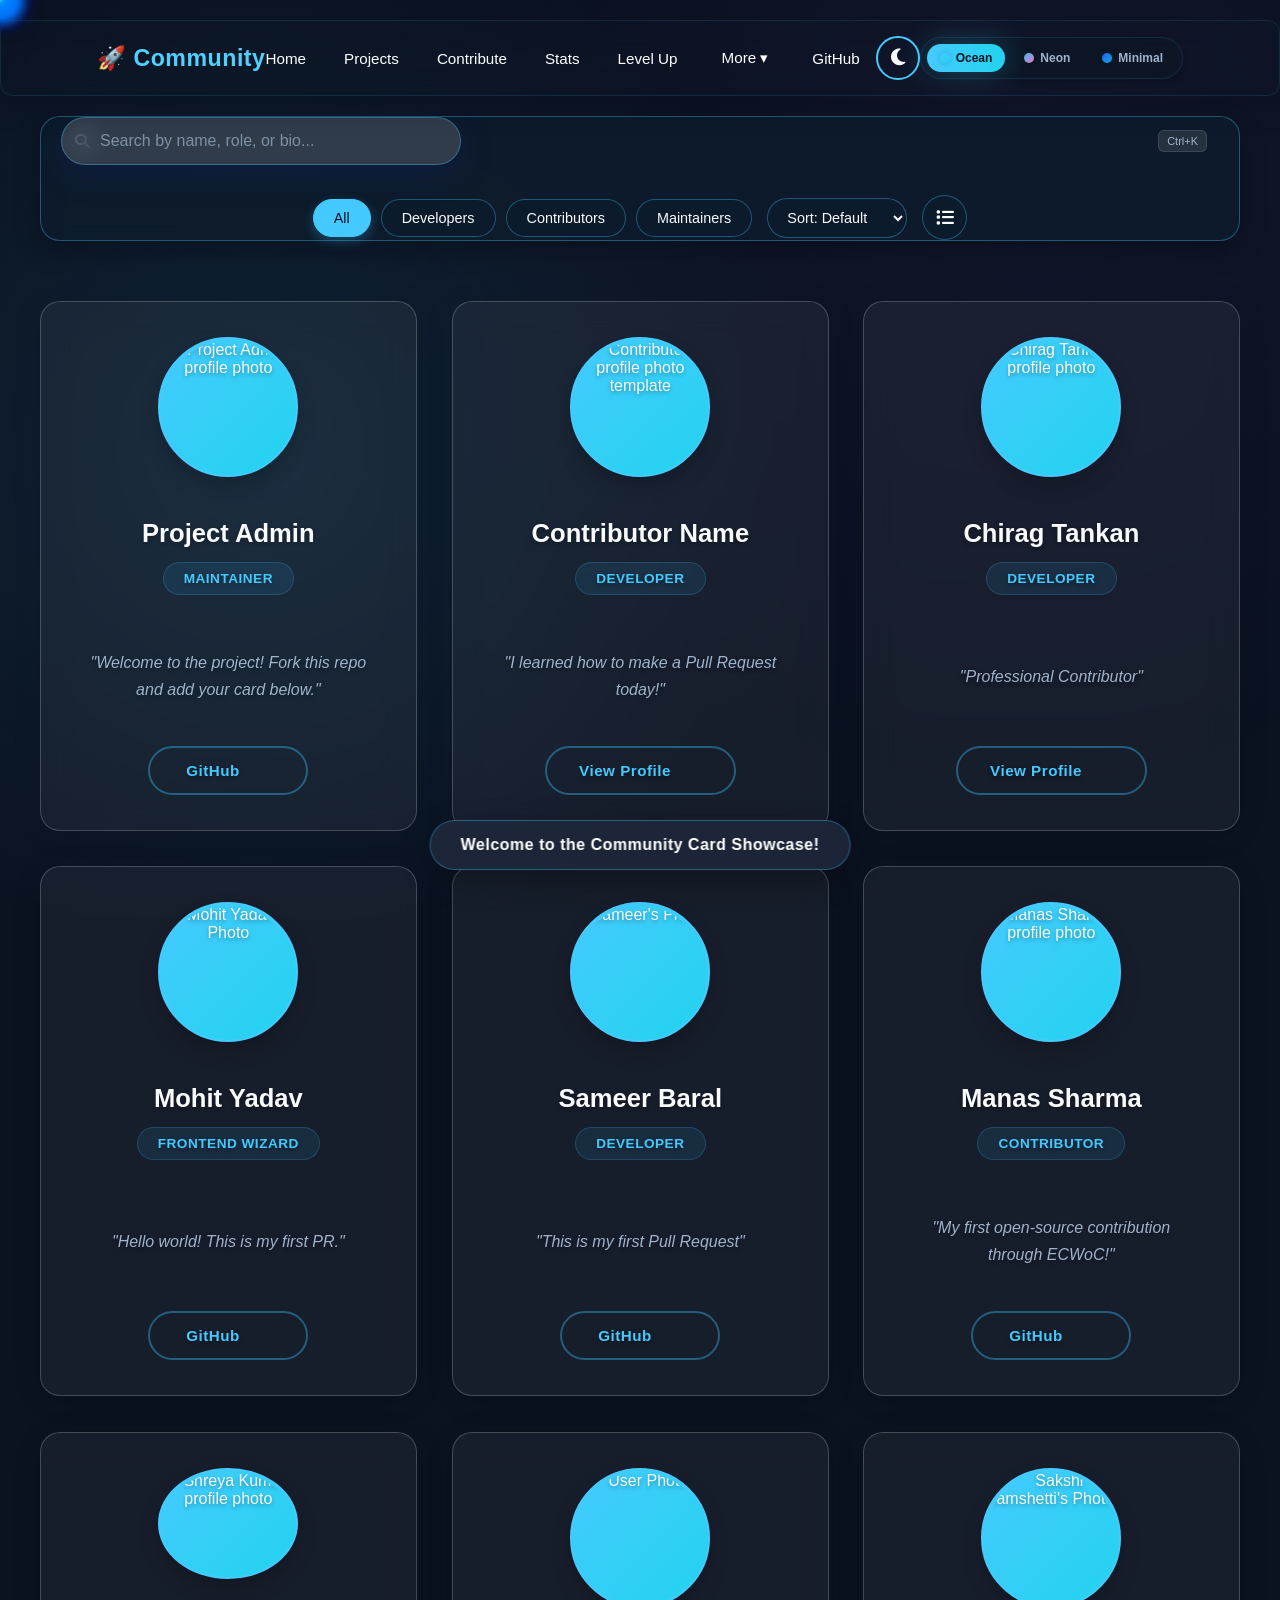
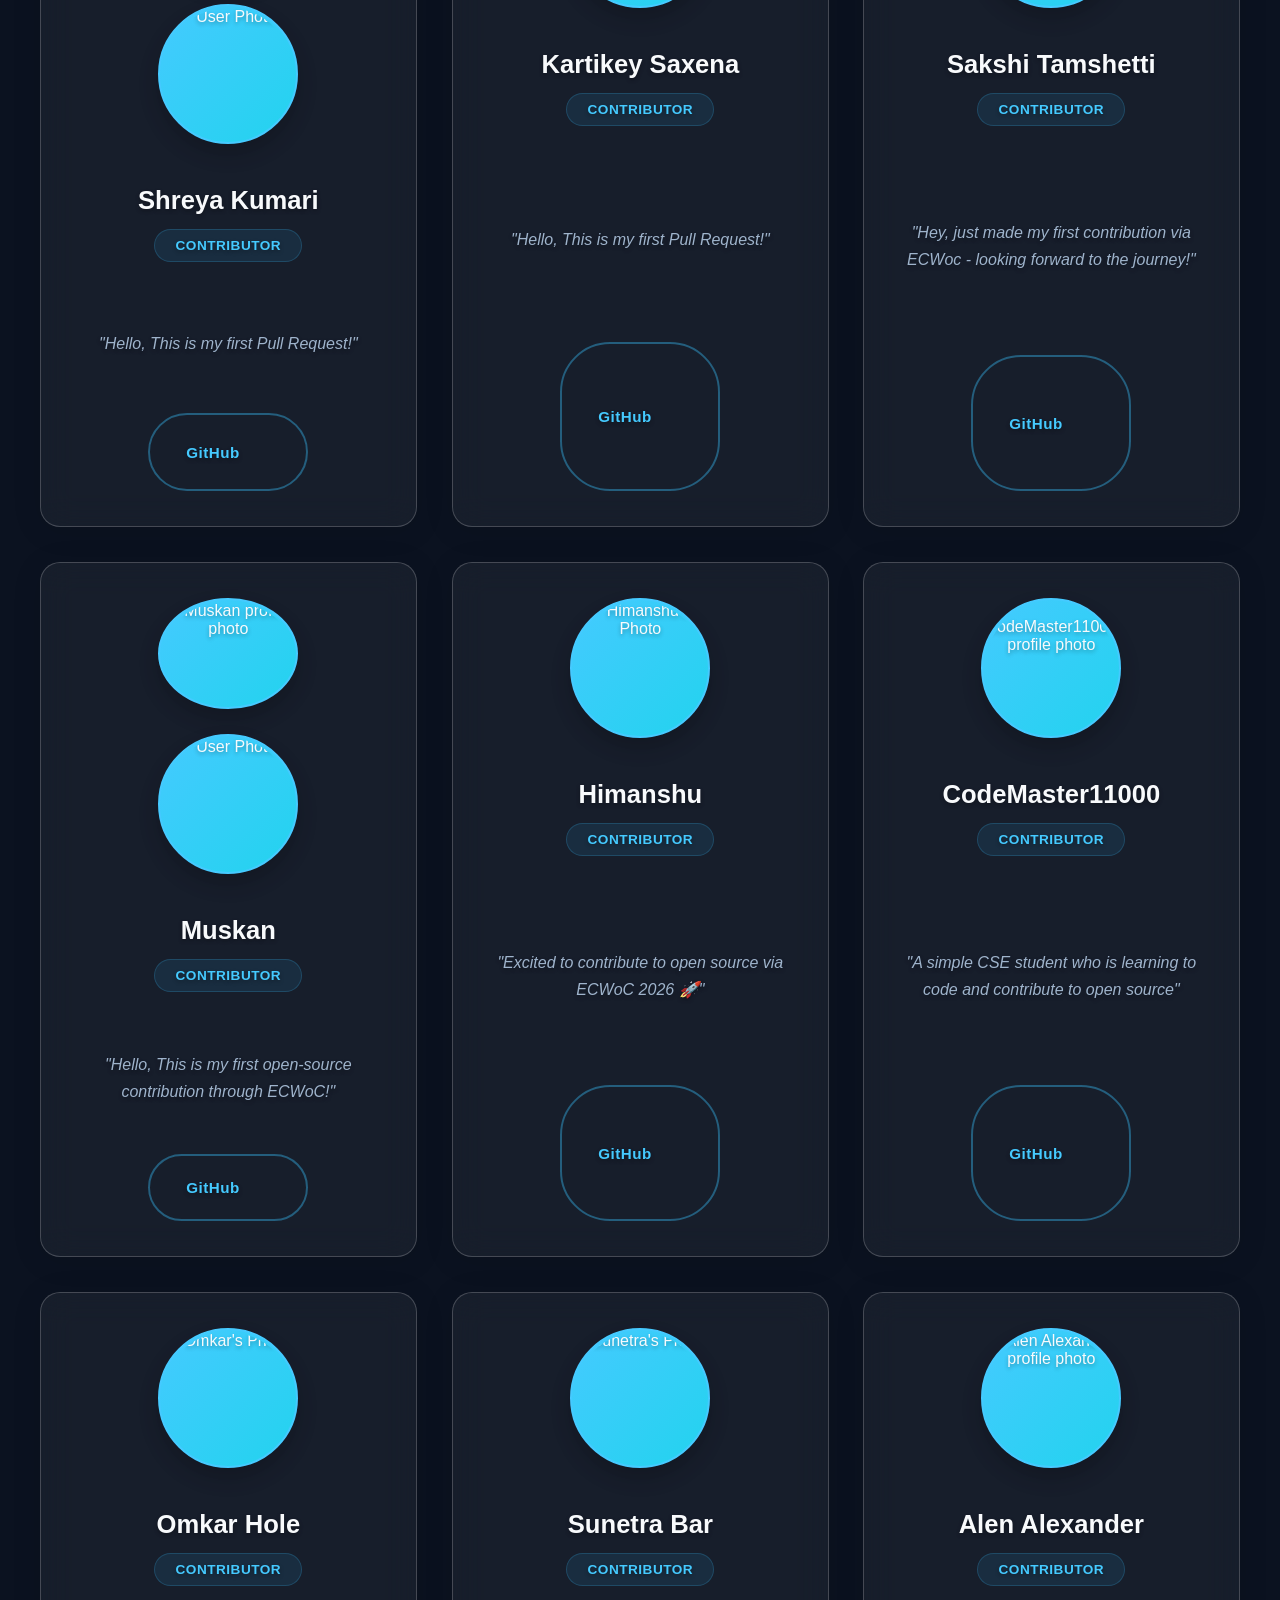
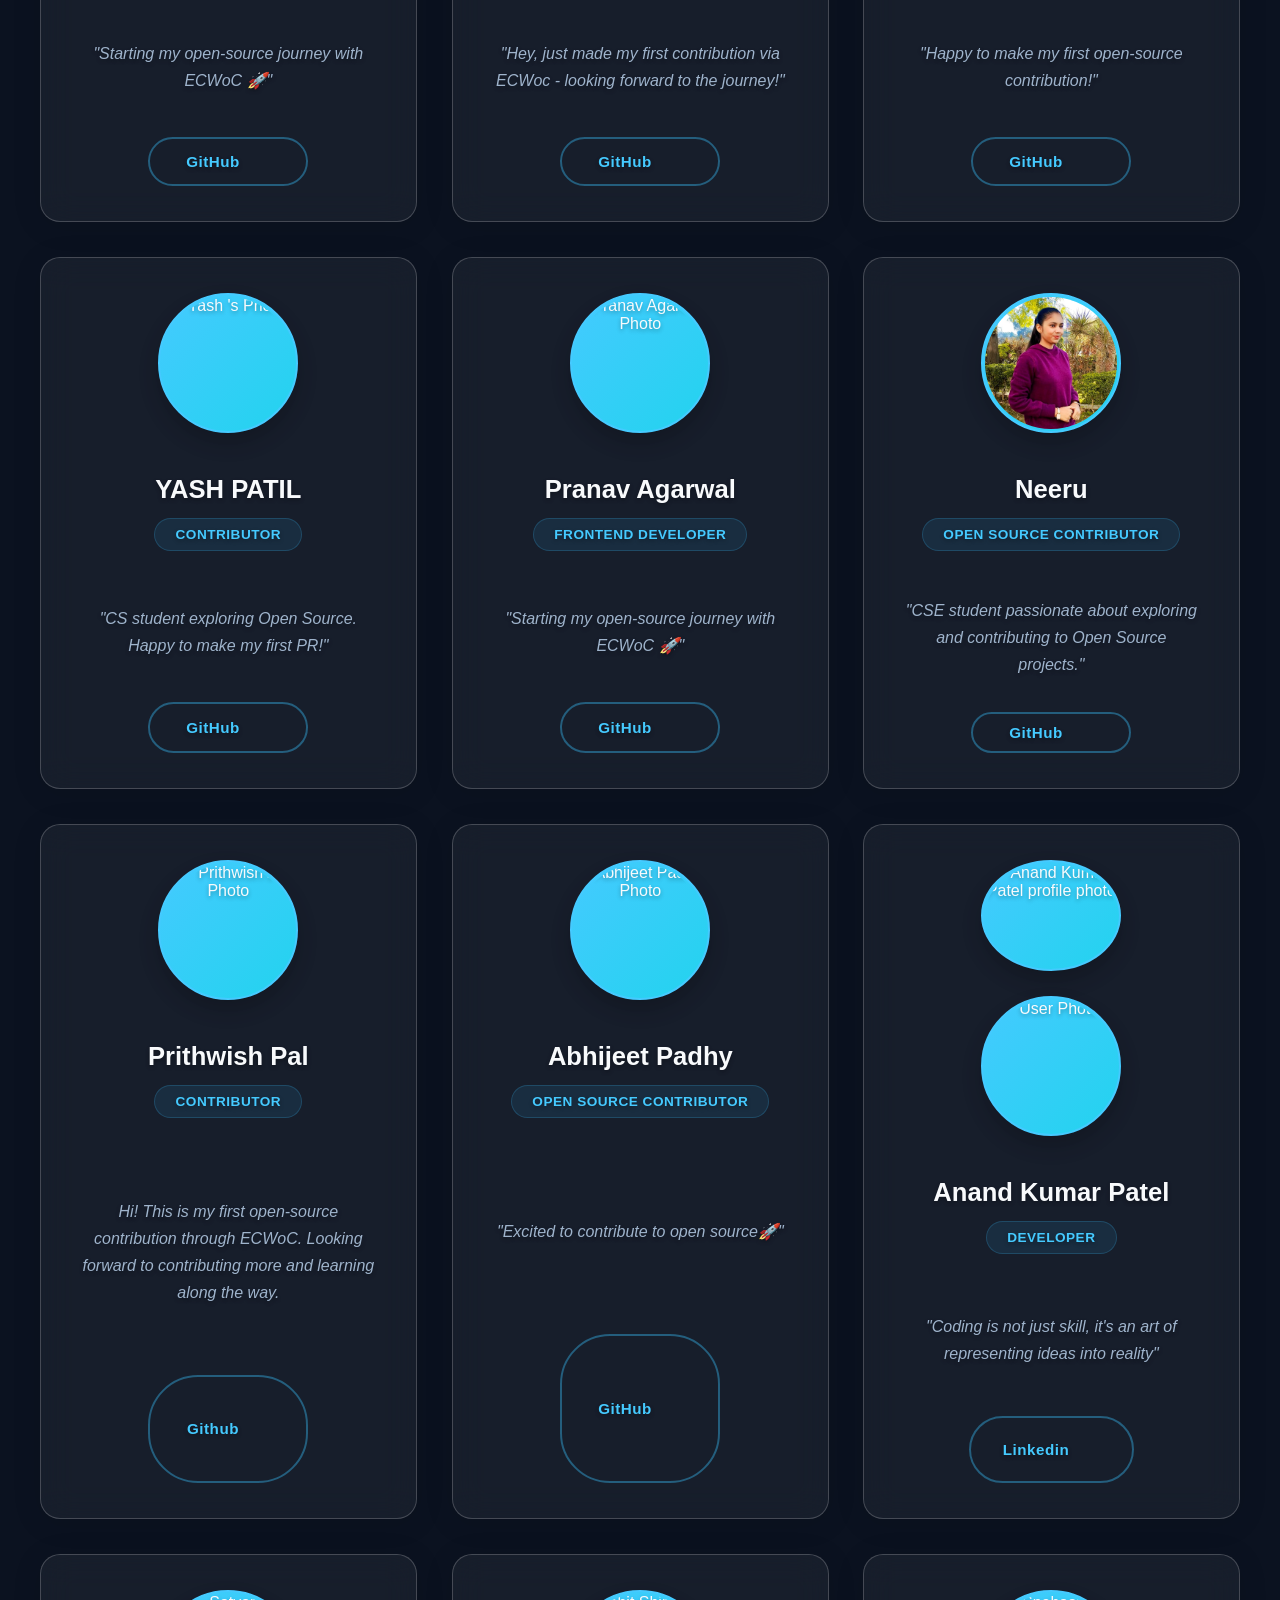
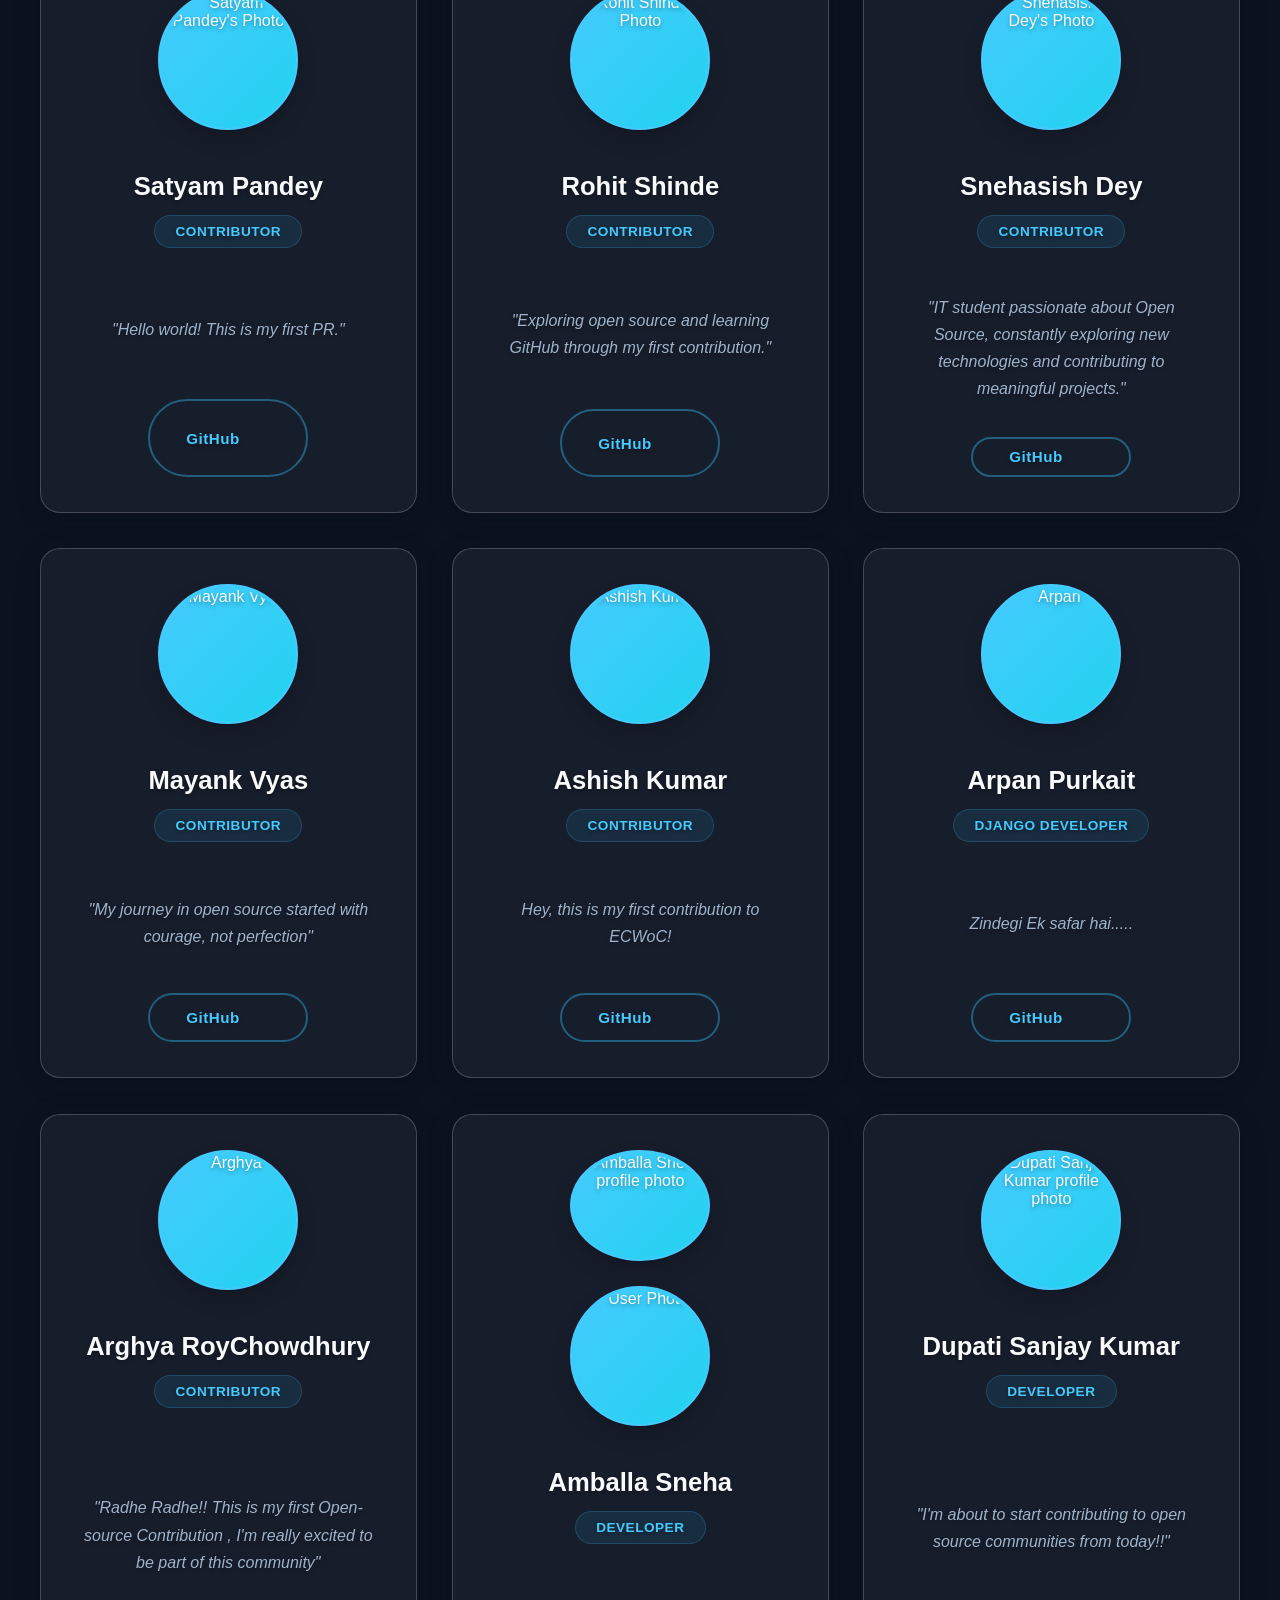
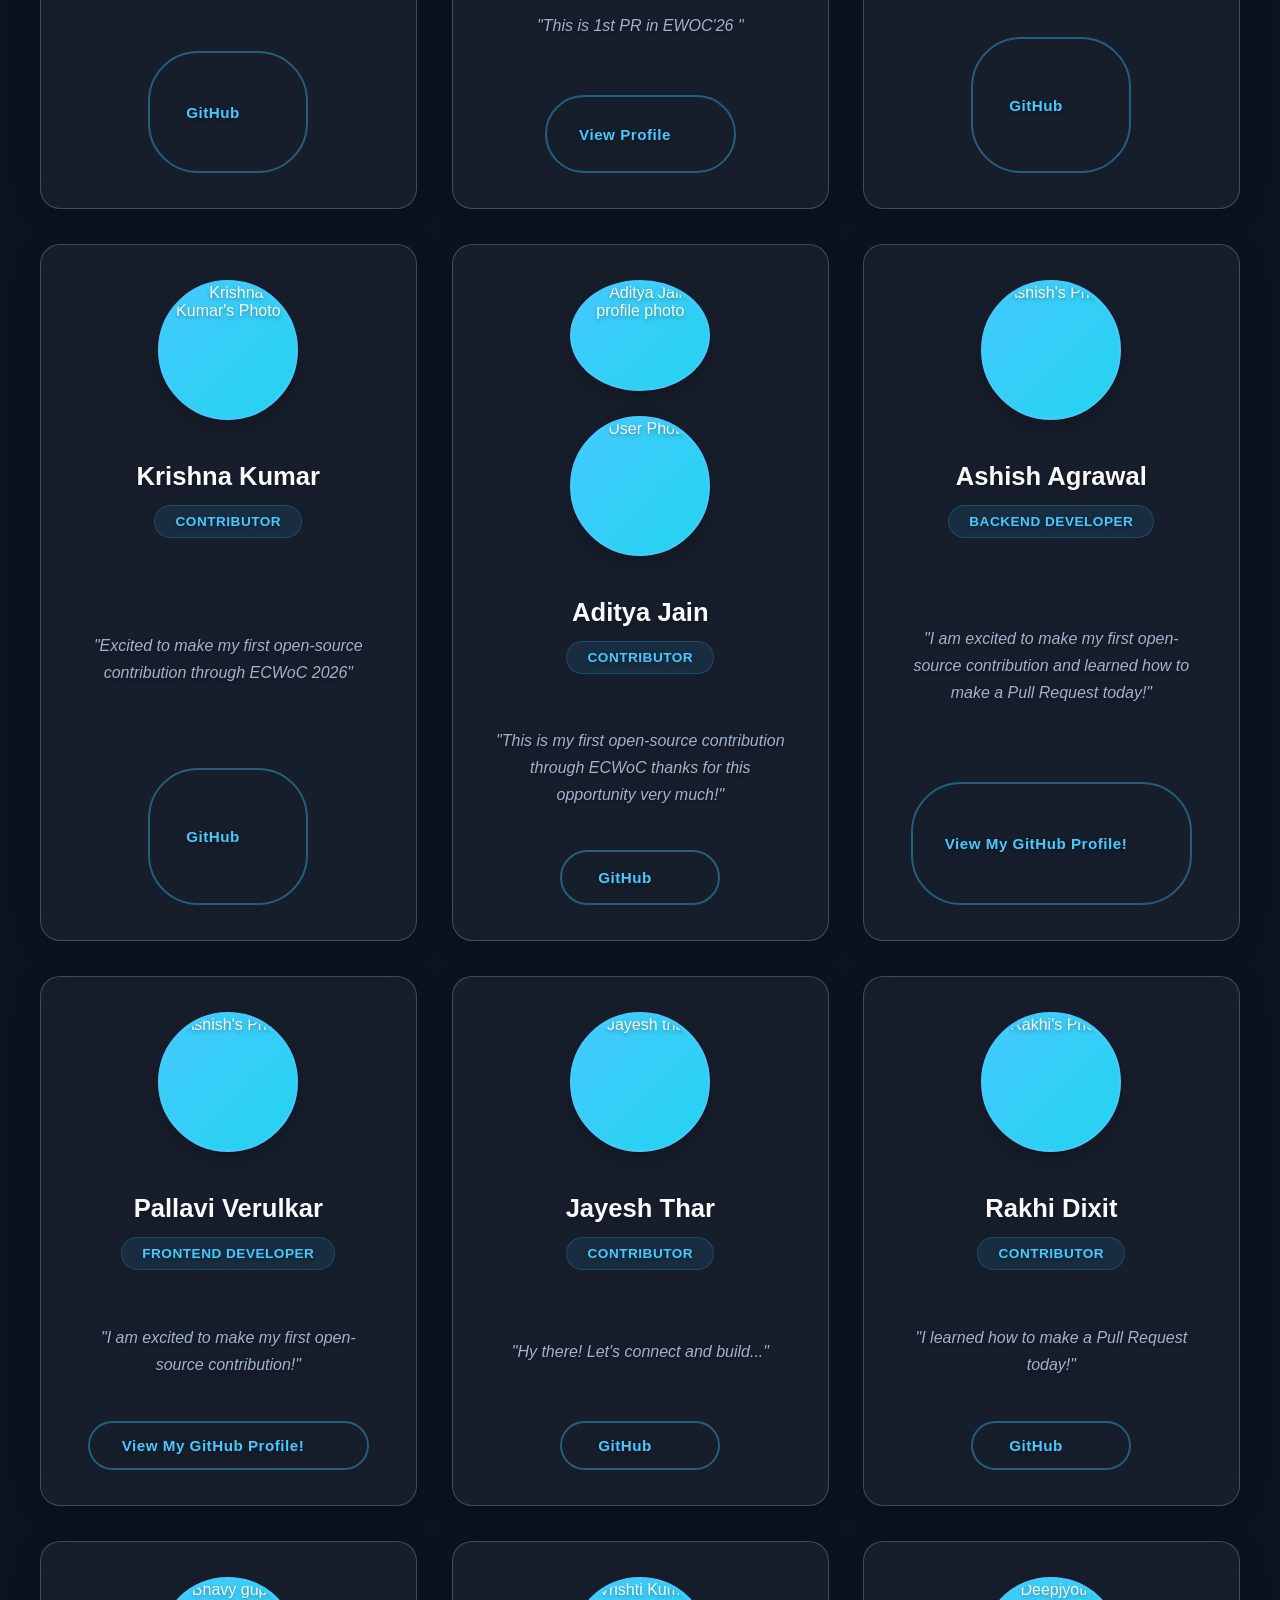
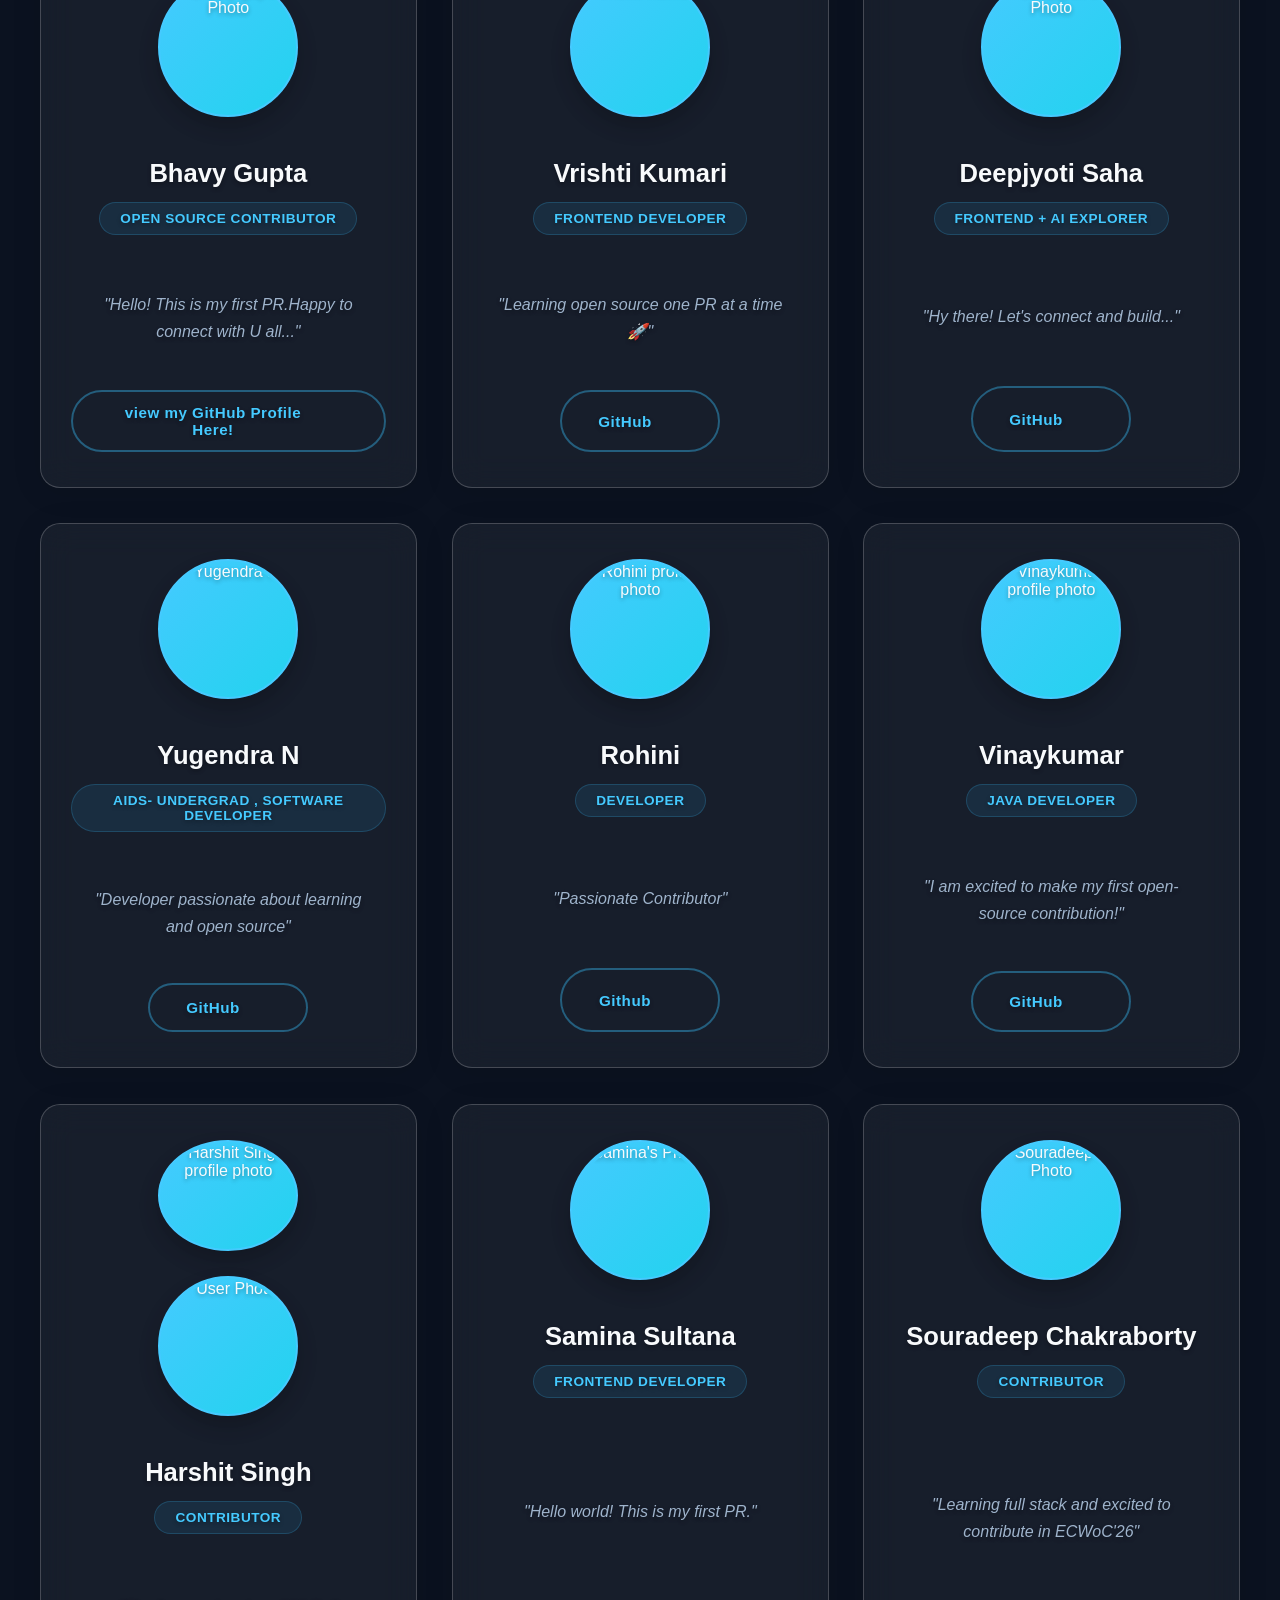
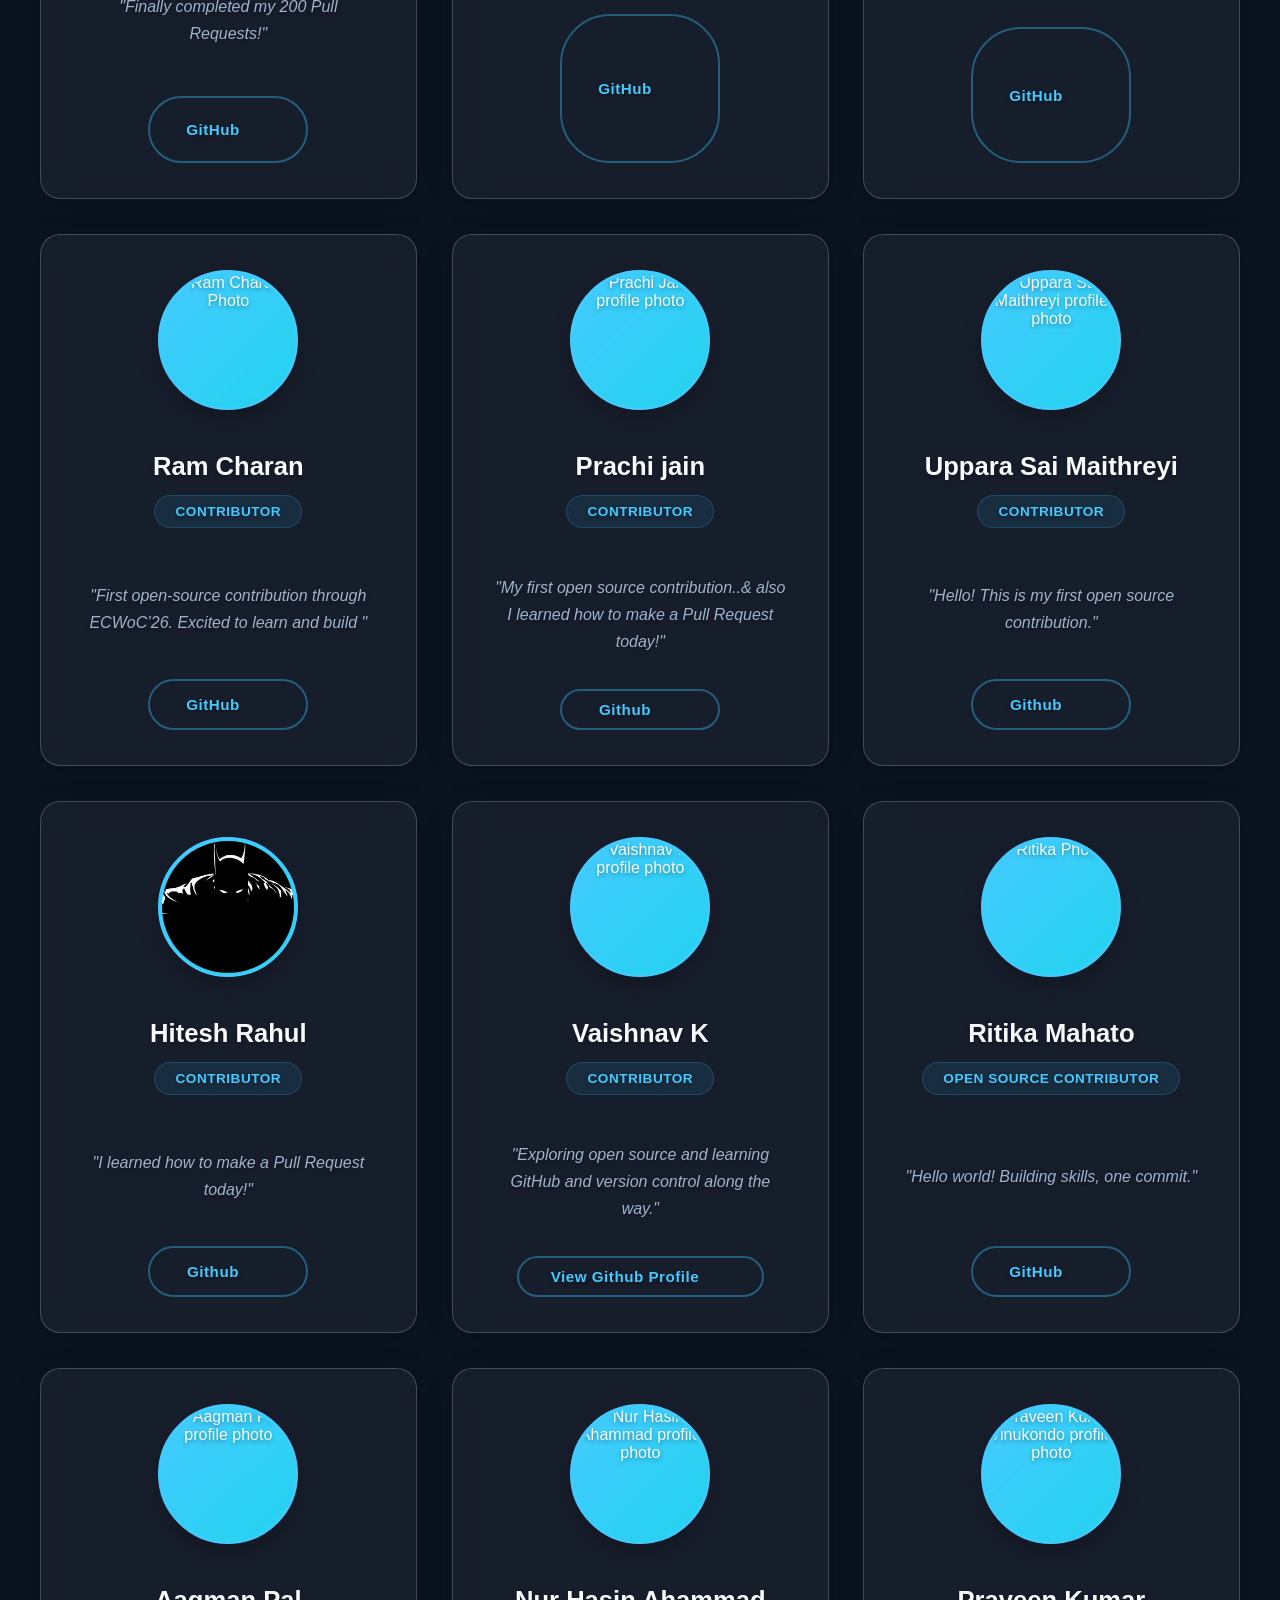
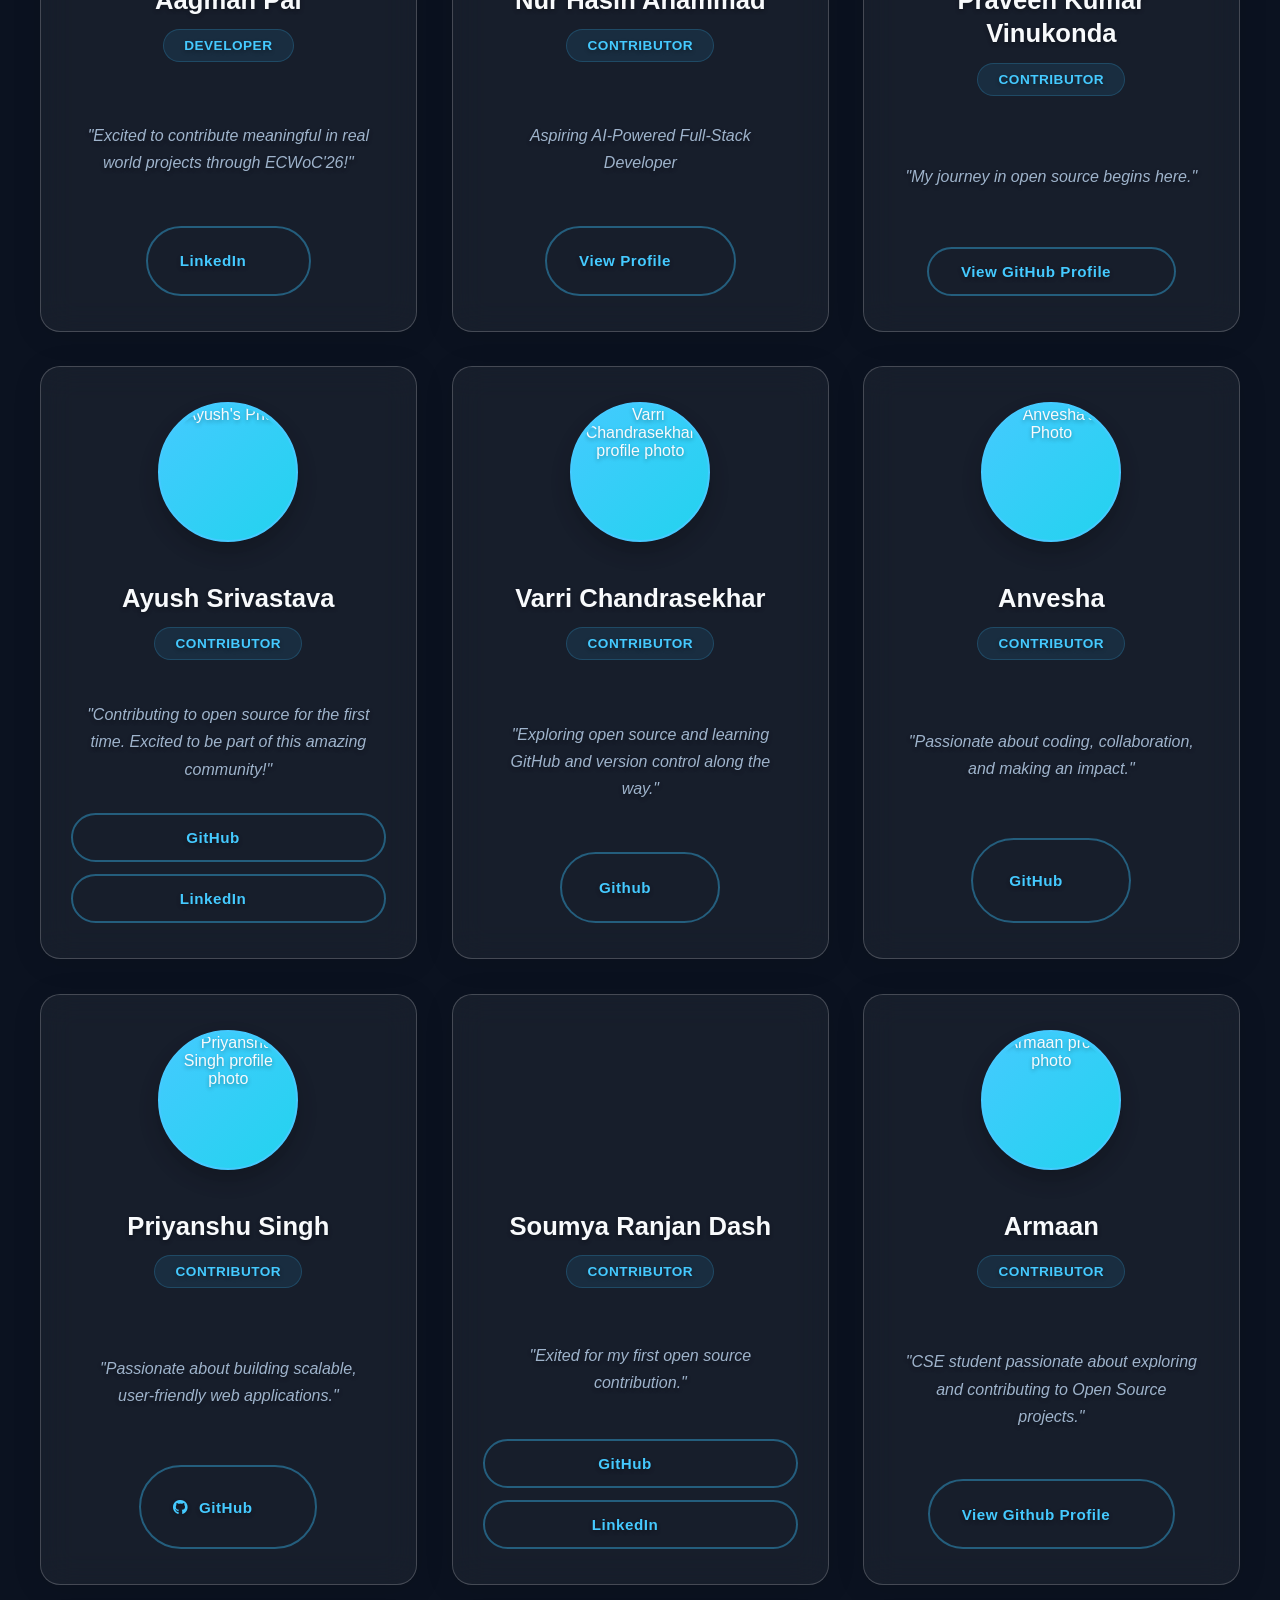
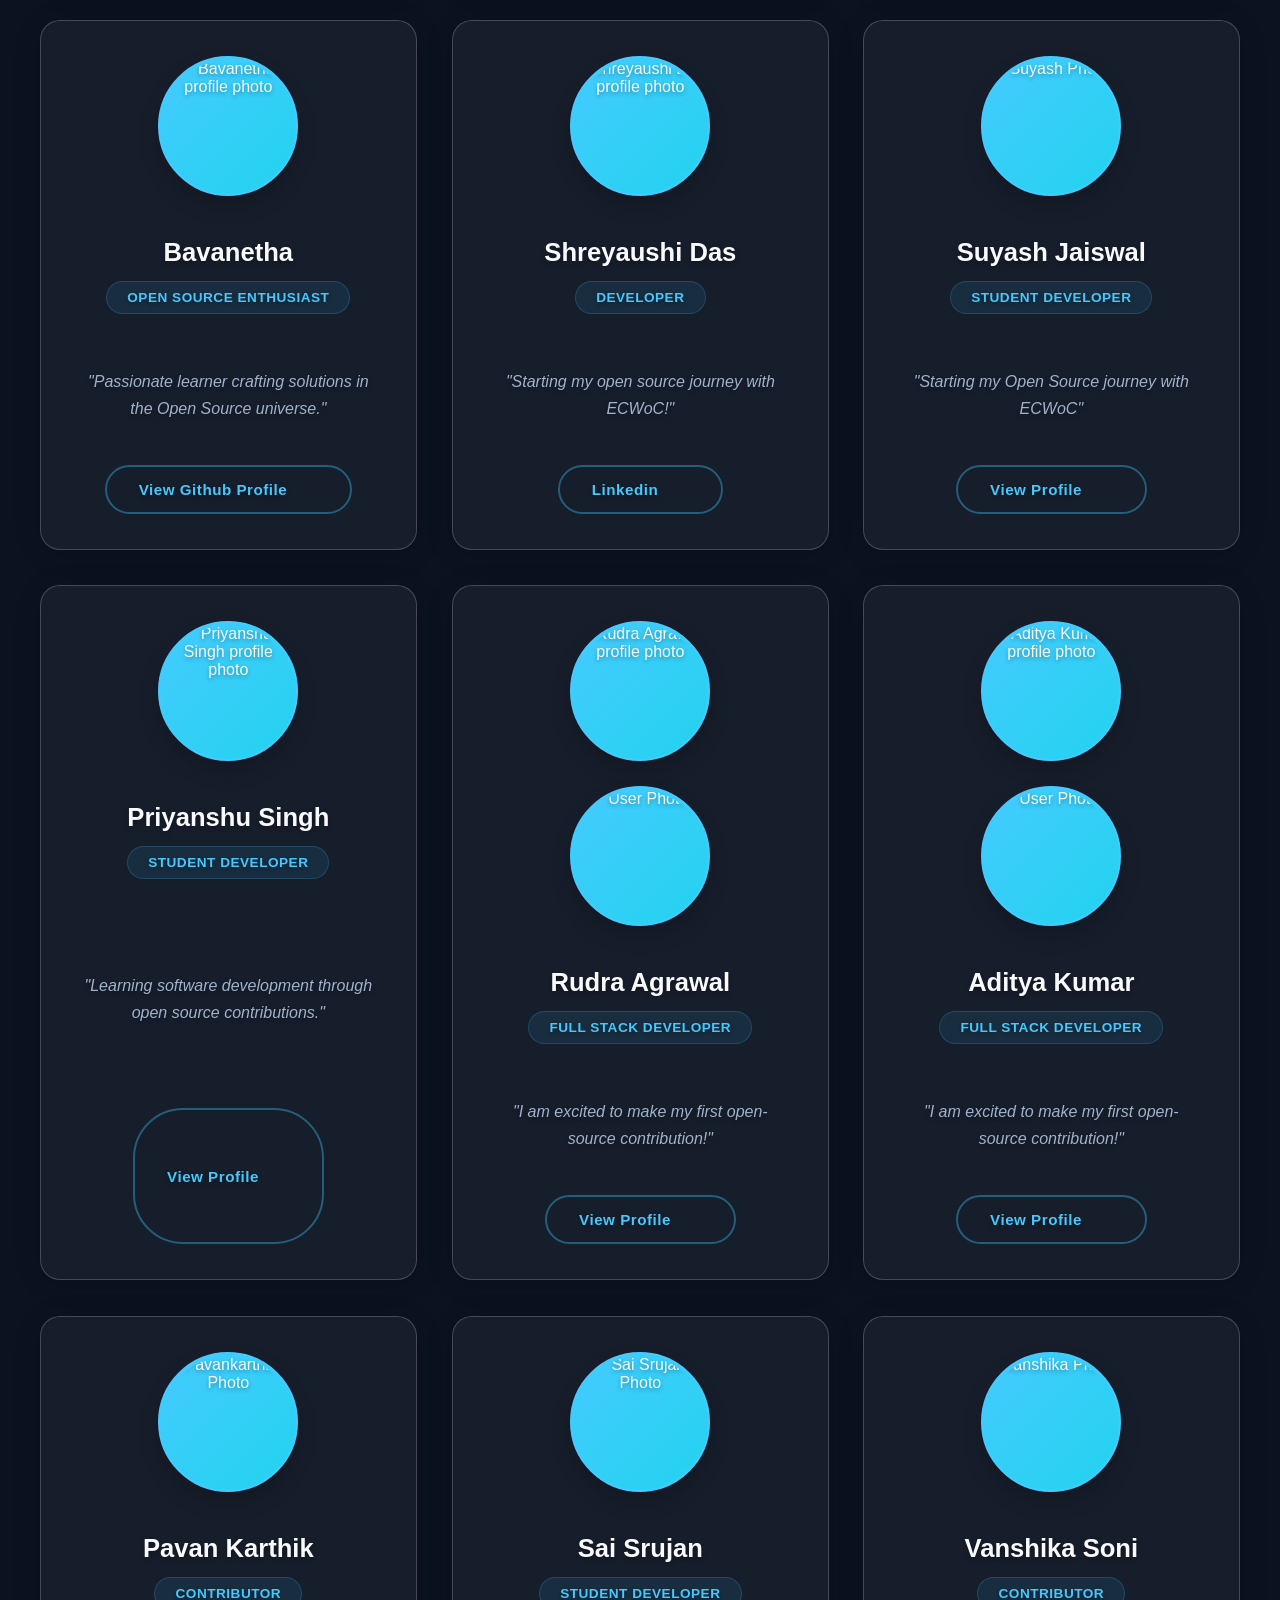
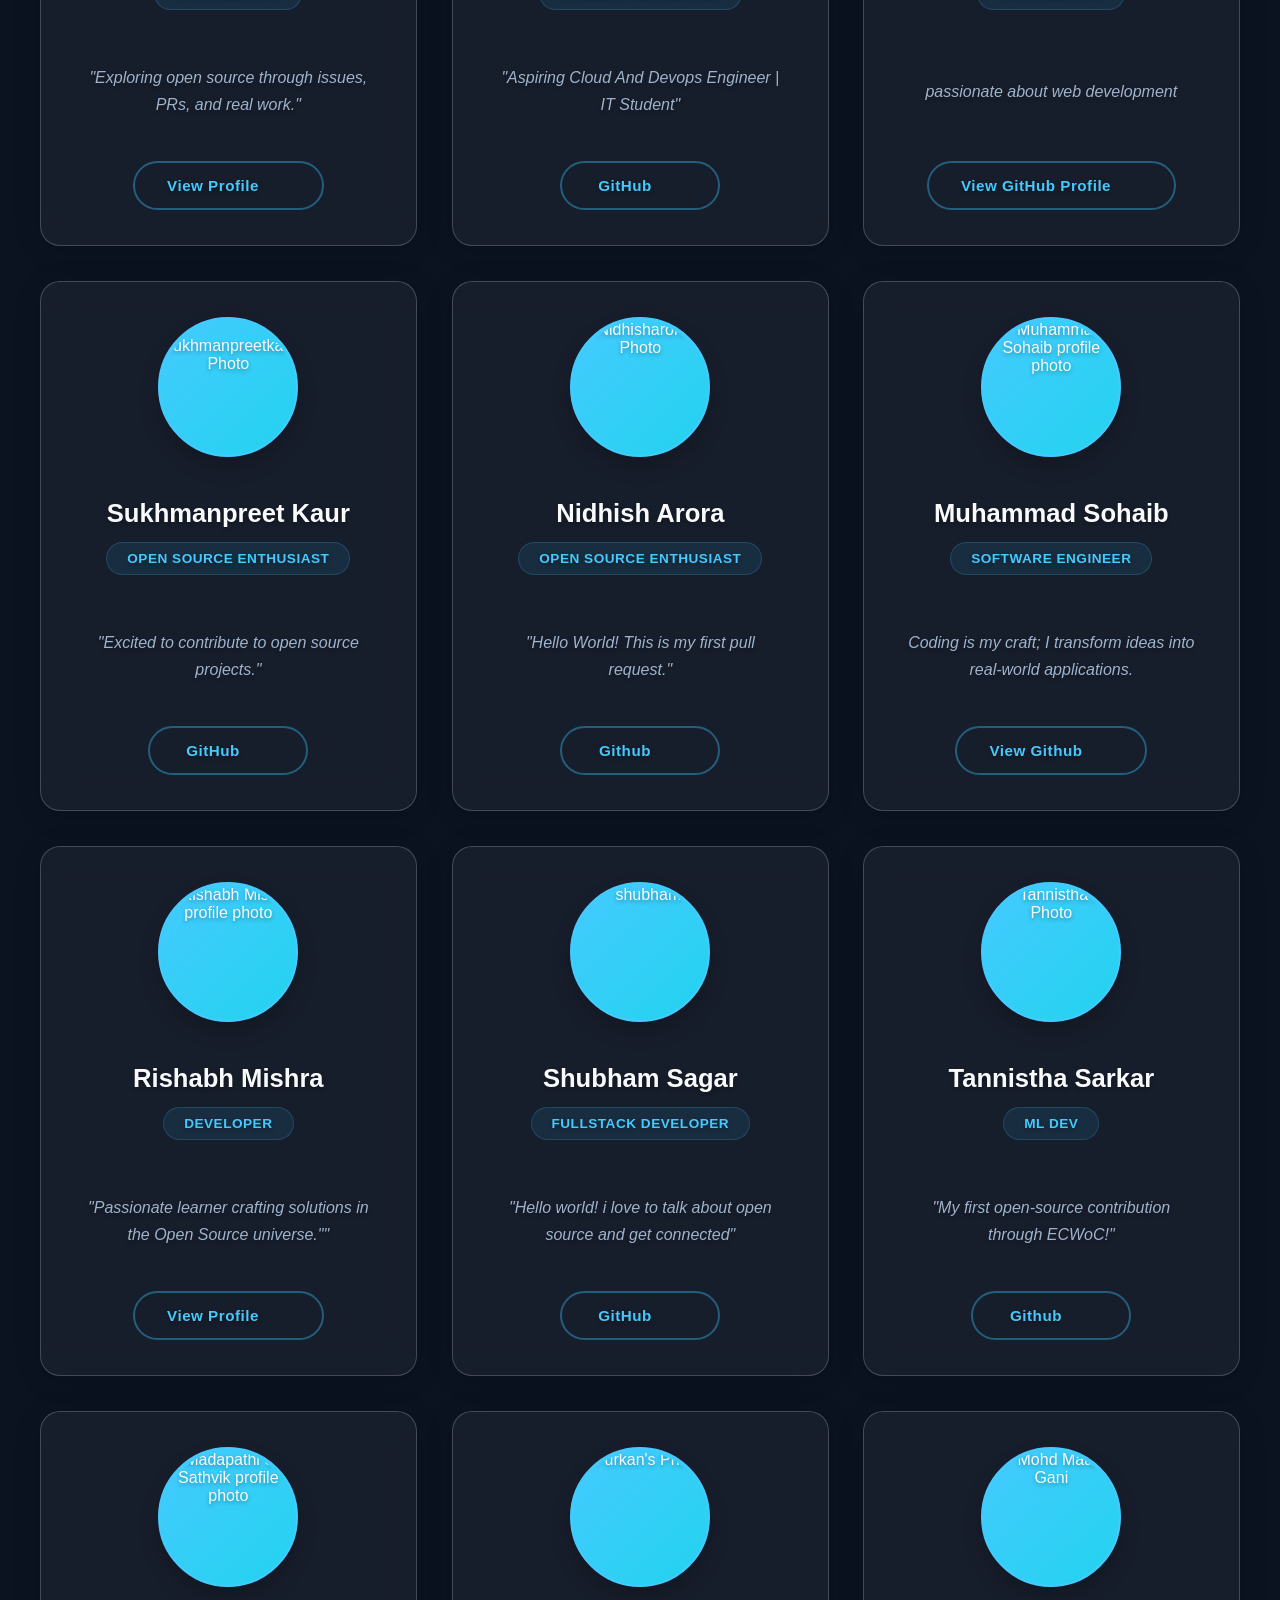
==== commit 5eb4ed25: "Merge branch 'main' into fix/dropdown-menu-bullet-points" ====
--- a/index.html
+++ b/index.html
@@ -9,152 +9,171 @@
     <link rel="stylesheet" href="style.css">
     <link rel="icon" type="image/png" href="Hall of Fame (1).png">
     <link rel="stylesheet" href="https://cdnjs.cloudflare.com/ajax/libs/font-awesome/6.4.0/css/all.min.css">
+
 </head>
 
 <body>
+    <main>
+    <a href="#main-content" class="skip-link">Skip to main content</a>
+
+    <div class="circle-container">
+        <div class="circle"></div>
+        <div class="circle"></div>
+        <div class="circle"></div>
+        <div class="circle"></div>
+        <div class="circle"></div>
+        <div class="circle"></div>
+        <div class="circle"></div>
+        <div class="circle"></div>
+        <div class="circle"></div>
+        <div class="circle"></div>
+        <div class="circle"></div>
+        <div class="circle"></div>
+        <div class="circle"></div>
+        <div class="circle"></div>
+        <div class="circle"></div>
+        <div class="circle"></div>
+        <div class="circle"></div>
+        <div class="circle"></div>
+        <div class="circle"></div>
+        <div class="circle"></div>
+        <div class="circle"></div>
+        <div class="circle"></div>
+        <div class="circle"></div>
+        <div class="circle"></div>
+        <div class="circle"></div>
+        <div class="circle"></div>
+        <div class="circle"></div>
+        <div class="circle"></div>
+        <div class="circle"></div>
+        <div class="circle"></div>
+    </div>
+
+
+    
     <!-- Page Loader -->
-    <div class="page-loader" id="pageLoader">
-        <div class="loader-spinner"></div>
+
+
+    <!-- NAVBAR START -->
+  <nav class="navbar" role="navigation" aria-label="Main navigation">
+  <div class="nav-left">
+    <div class="nav-logo">🚀 Community</div>
+  </div>
+
+  <ul class="nav-links" role="menubar">
+    <!-- Primary -->
+    <li><a href="index.html">Home</a></li>
+    <li><a href="projects.html">Projects</a></li>
+    <li><a href="contribute.html">Contribute</a></li>
+    <li><a href="statistics.html">Stats</a></li>
+<li><a href="EveryThingNeedToLevelUp.html">Level Up</a></li>
+    
+
+    <!-- Dropdown -->
+    <li class="dropdown">
+      <button class="drop-btn" aria-haspopup="true" aria-expanded="false" aria-label="More options menu">More ▾</button>
+      <ul class="dropdown-menu" role="menu">
+        <li><a href="about.html">About</a></li>
+        <li><a href="faq.html">FAQ</a></li>
+        <li><a href="guidelines.html">Guidelines</a></li>
+        <li><a href="feedback.html">Feedback</a></li>
+        <li><a href="bug-report.html">Bug Report</a></li>
+        <li><a href="feature-request.html">Feature Request</a></li>
+        <li><a href="analytics.html">Analytics</a></li>
+        <li><a href="roadmap.html">Roadmap</a></li>
+      </ul>
+    </li>
+
+    <li>
+      <a href="https://github.com/Jayanta2004/dev-card-showcase" target="_blank" rel="noopener noreferrer">
+        GitHub
+      </a>
+    </li>
+    
+    
+  </ul>
+    <div class="nav-right">
+      <button id="themeToggle" class="theme-toggle" aria-label="Toggle dark and light theme" title="Toggle theme">
+        <i class="fas fa-moon theme-icon"></i>
+      </button>
+    <div class="hamburger" id="hamburger" role="button" aria-label="Open navigation menu" aria-expanded="false" tabindex="0">
+      <span></span>
+      <span></span>
+      <span></span>
     </div>
-
-    <div class="circle-container">
-        <div class="circle"></div>
-        <div class="circle"></div>
-        <div class="circle"></div>
-        <div class="circle"></div>
-        <div class="circle"></div>
-        <div class="circle"></div>
-        <div class="circle"></div>
-        <div class="circle"></div>
-        <div class="circle"></div>
-        <div class="circle"></div>
-        <div class="circle"></div>
-        <div class="circle"></div>
-        <div class="circle"></div>
-        <div class="circle"></div>
-        <div class="circle"></div>
-        <div class="circle"></div>
-        <div class="circle"></div>
-        <div class="circle"></div>
-        <div class="circle"></div>
-        <div class="circle"></div>
-        <div class="circle"></div>
-        <div class="circle"></div>
-        <div class="circle"></div>
-        <div class="circle"></div>
-        <div class="circle"></div>
-        <div class="circle"></div>
-        <div class="circle"></div>
-        <div class="circle"></div>
-        <div class="circle"></div>
-        <div class="circle"></div>
-    </div>
-    <script>
-        document.addEventListener("DOMContentLoaded", function () {
-            const coords = { x: 0, y: 0 };
-            const circles = document.querySelectorAll(".circle");
-
-            circles.forEach(function (circle) {
-                circle.x = 0;
-                circle.y = 0;
-            });
-
-            window.addEventListener("mousemove", function (e) {
-                coords.x = e.pageX;
-                coords.y = e.pageY - window.scrollY; // Adjust for vertical scroll position
-            });
-
-            function animateCircles() {
-                let x = coords.x;
-                let y = coords.y;
-                circles.forEach(function (circle, index) {
-                    circle.style.left = `${x - 12}px`;
-                    circle.style.top = `${y - 12}px`;
-                    circle.style.transform = `scale(${(circles.length - index) / circles.length})`;
-                    const nextCircle = circles[index + 1] || circles[0];
-                    circle.x = x;
-                    circle.y = y;
-                    x += (nextCircle.x - x) * 0.3;
-                    y += (nextCircle.y - y) * 0.3;
-                });
-
-                requestAnimationFrame(animateCircles);
-            }
-
-            animateCircles();
-        });
-
-    </script>
-
-
-    <!-- NAVBAR START -->
-    <nav class="navbar">
-        <div class="nav-logo">🚀 Community</div>
-
-        <!-- Hamburger Icon -->
-        <div class="hamburger" id="hamburger">
-            <span></span>
-            <span></span>
-            <span></span>
-        </div>
-
-        <ul class="nav-links" id="navLinks">
-            <li><a href="index.html">Home</a></li>
-            <li><a href="contribute.html">Contribute</a></li>
-            <li><a href="https://github.com/Jayanta2004" target="_blank">GitHub</a></li>
-            <li><a href="projects.html">Projects</a></li>
-            <li><a href="about.html">About</a></li>
-            <li><a href="faq.html">FAQ</a></li>
-
-        </ul>
-
-        <button id="themeToggle" class="theme-toggle">🌙</button>
-    </nav>
+  </div>
+  <!-- Theme Switcher -->
+<div class="theme-switcher" role="group" aria-label="Theme Switcher">
+
+    <button class="theme-option" data-theme="ocean" aria-pressed="true">
+        <span class="swatch ocean"></span>
+        Ocean
+    </button>
+
+    <button class="theme-option" data-theme="neon" aria-pressed="false">
+        <span class="swatch neon"></span>
+        Neon
+    </button>
+
+    <button class="theme-option" data-theme="minimal" aria-pressed="false">
+        <span class="swatch minimal"></span>
+        Minimal
+    </button>
+
+</div>
+</nav>
+
 
     <!-- NAVBAR END -->
 
     <!-- 🔍 SEARCH & FILTER SECTION -->
     <section class="search-filter-container">
-        <input type="text" id="searchInput" placeholder="🔍 Search by name..." onkeyup="filterCards()"
-            autocomplete="off">
-
-        <div class="filter-buttons">
-            <button class="filter-btn active" onclick="filterByRole('all')">All</button>
-            <button class="filter-btn" onclick="filterByRole('developer')">Developers</button>
-            <button class="filter-btn" onclick="filterByRole('contributor')">Contributors</button>
-            <button class="filter-btn" onclick="filterByRole('maintainer')">Maintainers</button>
-        </div>
-
-        <select id="sortSelect" class="sort-select" onchange="sortCards()">
+        <div class="search-wrapper">
+            <i class="fas fa-search search-icon"></i>
+            <input type="text" id="searchInput" placeholder="Search by name, role, or bio..." onkeyup="filterCards()"
+                autocomplete="off" aria-label="Search contributors by name, role, or bio">
+            <button id="clearSearch" class="clear-search-btn" aria-label="Clear search" style="display: none;">
+                <i class="fas fa-times"></i>
+            </button>
+            <span class="search-shortcut" title="Press Ctrl+K to search">Ctrl+K</span>
+        </div>
+        <div id="searchResultCount" class="search-result-count" aria-live="polite"></div>
+
+        <div class="filter-buttons" role="group" aria-label="Filter contributors by role">
+            <button class="filter-btn active" onclick="filterByRole('all')" aria-pressed="true">All</button>
+            <button class="filter-btn" onclick="filterByRole('developer')" aria-pressed="false">Developers</button>
+            <button class="filter-btn" onclick="filterByRole('contributor')" aria-pressed="false">Contributors</button>
+            <button class="filter-btn" onclick="filterByRole('maintainer')" aria-pressed="false">Maintainers</button>
+        </div>
+
+        <select id="sortSelect" class="sort-select" onchange="sortCards()" aria-label="Sort contributors">
             <option value="default">Sort: Default</option>
             <option value="az">A-Z</option>
             <option value="za">Z-A</option>
             <option value="newest">Newest First</option>
         </select>
-        <button id="viewToggle" class="view-toggle-btn" aria-label="Toggle View">
+        <button id="viewToggle" class="view-toggle-btn" aria-label="Toggle between grid and list view">
             <i class="fas fa-list"></i>
         </button>
-
     </section>
 
-
-    <!-- Main heading of the website -->
-    <h1><span id="typewriter"></span></h1>
-    <p class="subtitle">An Open Source Project built by the Community, for the Community.</p>
+    <!-- No Results Message -->
+    <div id="noResults" class="no-results" style="display: none;">
+        <p>No contributors found matching your search criteria.</p>
+        <p class="no-results-suggestion">Try adjusting your search or filters</p>
+    </div>
 
     <!-- Container that holds all the profile cards -->
-    <div class="card-container">
+    <main id="main-content" class="card-container" role="main">
 
         <!-- ADMIN CARD - Don't modify this card -->
         <div class="card">
             <div class="card-inner">
-                <img src="images/admin.jpg" alt="Admin Photo" class="card-img">
+                <img src="images/admin.jpg" alt="Project Admin profile photo" class="card-img">
                 <h2>Project Admin</h2>
                 <span class="role">Maintainer</span>
                 <p>"Welcome to the project! Fork this repo and add your card below."</p>
-                <a href="https://github.com/Jayanta2004" class="card-btn" target="_blank">
-                    <i class="fab fa-github"></i> GitHub
-                </a>
+                <a href="https://github.com/Jayanta2004" class="card-btn" target="_blank" rel="noopener noreferrer" aria-label="View Project Admin's GitHub profile">GitHub</a>
             </div>
         </div>
 
@@ -162,781 +181,902 @@
         <!-- This is the TEMPLATE card - copy this entire block and paste it below -->
         <div class="card">
             <div class="card-inner">
-                <img src="images/user.png" alt="User Photo" class="card-img">
+                <img src="images/user.png" alt="Contributor profile photo template" class="card-img">
                 <h2>Contributor Name</h2>
                 <span class="role">Developer</span>
                 <p>"I learned how to make a Pull Request today!"</p>
-                <a href="#" class="card-btn" target="_blank">
-                    <i class="fas fa-external-link-alt"></i> View Profile
-                </a>
+                <a href="#" class="card-btn" target="_blank" rel="noopener noreferrer" aria-label="View Contributor Name's GitHub profile">View Profile</a>
             </div>
         </div>
         <!-- 👆 CONTRIBUTORS: END COPYING HERE 👆 -->
 
-        <div class="card">
-            <div class="card-inner">
-                <img src="images/tankan.jpg" alt="User Photo" class="card-img">
+
+        <div class="card">
+            <div class="card-inner">
+                <img src="images/tankan.jpg" alt="Chirag Tankan profile photo" class="card-img">
                 <h2>Chirag Tankan</h2>
                 <span class="role">Developer</span>
                 <p>"Professional Contributor"</p>
-                <a href="http://github.com/ChiragTankan/" class="card-btn" target="_blank">
-                    <i class="fas fa-external-link-alt"></i> View Profile
-                </a>
-            </div>
-        </div>
-        <div class="card">
-            <img src="images/mohit-yadav.jpg" alt="Mohit Yadav's Photo" class="card-img">
-            <h2>Mohit Yadav</h2>
-            <span class="role">Frontend Wizard</span>
-            <p>"Hello world! This is my first PR."</p>
-            <a href="https://github.com/19-mohityadav" class="card-btn" target="_blank">GitHub</a>
-        </div>
-
-        <div class="card">
-            <img src="images/Sameer-Baral.jpg" alt="Sameer's Photo" class="card-img">
-            <h2>Sameer Baral</h2>
-            <span class="role">Developer</span>
-            <p>"This is my first Pull Request"</p>
-            <a href="https://github.com/SameerBaral" class="card-btn" target="_blank">GitHub</a>
-        </div>
-
-        <div class="card">
-            <img src="images/Manas-Sharma.jpg" alt="User Photo" class="card-img">
-            <h2>Manas Sharma</h2>
-            <span class="role">Contributor</span>
-            <p>"My first open-source contribution through ECWoC!"</p>
-            <a href="https://github.com/ManasCodez" class="card-btn" target="_blank">GitHub</a>
-        </div>
-
-        <div class="card">
+                <a href="http://github.com/ChiragTankan/" class="card-btn" target="_blank" rel="noopener noreferrer">View Profile</a>
+            </div>
+        </div>
+        
+        <div class="card">
+            <div class="card-inner">
+                <img src="images/mohit-yadav.jpg" alt="Mohit Yadav's Photo" class="card-img">
+                <h2>Mohit Yadav</h2>
+                <span class="role">Frontend Wizard</span>
+                <p>"Hello world! This is my first PR."</p>
+                <a href="https://github.com/19-mohityadav" class="card-btn" target="_blank" rel="noopener noreferrer">GitHub</a>
+            </div>
+        </div>
+
+        <div class="card">
+            <div class="card-inner">
+                <img src="images/Sameer-Baral.jpg" alt="Sameer's Photo" class="card-img">
+                <h2>Sameer Baral</h2>
+                <span class="role">Developer</span>
+                <p>"This is my first Pull Request"</p>
+                <a href="https://github.com/SameerBaral" class="card-btn" target="_blank" rel="noopener noreferrer">GitHub</a>
+            </div>
+        </div>
+
+        <div class="card">
+            <div class="card-inner">
+                <img src="images/Manas-Sharma.jpg" alt="Manas Sharma profile photo" class="card-img">
+                <h2>Manas Sharma</h2>
+                <span class="role">Contributor</span>
+                <p>"My first open-source contribution through ECWoC!"</p>
+                <a href="https://github.com/ManasCodez" class="card-btn" target="_blank" rel="noopener noreferrer">GitHub</a>
+            </div>
+        </div>
+
+        <div class="card">
+            <img src="images/Shreya Kumari,.jpg" alt="Shreya Kumari profile photo" class="card-img">
+            <div class="card-inner">
             <img src="images/Shreya Kumari,.jpg" alt="User Photo" class="card-img">
             <h2>Shreya Kumari</h2>
             <span class="role">Contributor</span>
             <p>"Hello, This is my first Pull Request!"</p>
-            <a href="https://github.com/Shreyyyi" class="card-btn" target="_blank">GitHub</a>
-        </div>
-
-        <div class="card">
+            <a href="https://github.com/Shreyyyi" class="card-btn" target="_blank" rel="noopener noreferrer">GitHub</a>
+        
+            </div>
+        </div>
+
+         <div class="card">
+            <div class="card-inner">
+            <img src="images/KartikeySaxena.jpg" alt="User Photo" class="card-img">
+            <h2>Kartikey Saxena</h2>
+            <span class="role">Contributor</span>
+            <p>"Hello, This is my first Pull Request!"</p>
+            <a href="https://github.com/Kartikey-0" class="card-btn" target="_blank" rel="noopener noreferrer">GitHub</a>
+        
+            </div>
+        </div>
+
+
+        <div class="card">
+            <div class="card-inner">
             <img src="images/sakshi-tamshetti.jpg" alt="Sakshi Tamshetti's Photo" class="card-img">
             <h2>Sakshi Tamshetti</h2>
             <span class="role">Contributor</span>
             <p>"Hey, just made my first contribution via ECWoc - looking forward to the journey!"</p>
-            <a href="https://github.com/SakshiTamshetti" class="card-btn" target="_blank">GitHub</a>
-        </div>
-
-        <div class="card">
+            <a href="https://github.com/SakshiTamshetti" class="card-btn" target="_blank" rel="noopener noreferrer">GitHub</a>
+        
+            </div>
+        </div>
+
+        <div class="card">
+            <img src="images/muskan.jpeg" alt="Muskan profile photo" class="card-img">
+            <div class="card-inner">
             <img src="images/muskan.jpeg" alt="User Photo" class="card-img">
             <h2>Muskan</h2>
             <span class="role">Contributor</span>
             <p>"Hello, This is my first open-source contribution through ECWoC!"</p>
-            <a href="https://github.com/squirrelk6755-ctrl" class="card-btn" target="_blank">GitHub</a>
-        </div>
-
-        <div class="card">
+            <a href="https://github.com/squirrelk6755-ctrl" class="card-btn" target="_blank" rel="noopener noreferrer">GitHub</a>
+        
+            </div>
+        </div>
+
+        <div class="card">
+            <div class="card-inner">
             <img src="images/himanshu M.jpeg" alt="Himanshu's Photo" class="card-img">
             <h2>Himanshu</h2>
             <span class="role">Contributor</span>
             <p>"Excited to contribute to open source via ECWoC 2026 🚀"</p>
-            <a href="https://github.com/bugVixen-M" class="card-btn" target="_blank">GitHub</a>
-        </div>
-
-        <div class="card">
+            <a href="https://github.com/bugVixen-M" class="card-btn" target="_blank" rel="noopener noreferrer">GitHub</a>
+        
+            </div>
+        </div>
+        <div class="card">
+            <div class="card-inner">
+                <img src="images/Codemaster11000.jpg" alt="CodeMaster11000 profile photo" class="card-img">
+                <h2>CodeMaster11000</h2>
+                <span class="role">Contributor</span>
+                <p>"A simple CSE student who is learning to code and contribute to open source"</p>
+                <a href="https://github.com/CodeMaster11000" class="card-btn" target="_blank" rel="noopener noreferrer">GitHub</a>
+            </div>
+        </div>
+
+        <div class="card">
+            <div class="card-inner">
+                <img src="images/user.png" alt="Omkar's Photo" class="card-img">
+                <h2>Omkar Hole</h2>
+                <span class="role">Contributor</span>
+                <p>"Starting my open-source journey with ECWoC 🚀"</p>
+                <a href="https://github.com/omkarhole" class="card-btn" target="_blank" rel="noopener noreferrer">GitHub</a>
+            </div>
+        </div>
+
+        <div class="card">
+            <div class="card-inner">
             <img src="images/Sunetra-Bar.jpg" alt="Sunetra's Photo" class="card-img">
             <h2>Sunetra Bar</h2>
             <span class="role">Contributor</span>
             <p>"Hey, just made my first contribution via ECWoc - looking forward to the journey!"</p>
-            <a href="https://github.com/Bar-7150" class="card-btn" target="_blank">GitHub</a>
-        </div>
-
-        <div class="card">
+            <a href="https://github.com/Bar-7150" class="card-btn" target="_blank" rel="noopener noreferrer">GitHub</a>
+        
+            </div>
+        </div>
+
+        <div class="card">
+            <div class="card-inner">
             <img src="images/alenalex-009.jpg" alt="Alen Alexander profile photo" class="card-img">
             <h2>Alen Alexander</h2>
             <span class="role">Contributor</span>
             <p>"Happy to make my first open-source contribution!"</p>
-            <a href="https://github.com/alenalex-009" class="card-btn" target="_blank">GitHub</a>
-        </div>
-
-        <div class="card">
+            <a href="https://github.com/alenalex-009" class="card-btn" target="_blank" rel="noopener noreferrer">GitHub</a>
+        
+            </div>
+        </div>
+
+        <div class="card">
+            <div class="card-inner">
             <img src="images/yash12991.jpg" alt="Yash 's Photo" class="card-img">
             <h2>YASH PATIL</h2>
             <span class="role">Contributor</span>
             <p>"CS student exploring Open Source. Happy to make my first PR!"</p>
-            <a href="https://github.com/yash12991" class="card-btn" target="_blank">GitHub</a>
-        </div>
-
-        <div class="card">
+            <a href="https://github.com/yash12991" class="card-btn" target="_blank" rel="noopener noreferrer">GitHub</a>
+        
+            </div>
+        </div>
+
+        <div class="card">
+            <div class="card-inner">
             <img src="images/agarwalpranav0711.jpg" alt="Pranav Agarwal Photo" class="card-img">
             <h2>Pranav Agarwal</h2>
             <span class="role">Frontend Developer</span>
             <p>"Starting my open-source journey with ECWoC 🚀"</p>
-            <a href="https://github.com/agarwalpranav0711" class="card-btn" target="_blank">GitHub</a>
-        </div>
-
-        <div class="card">
+            <a href="https://github.com/agarwalpranav0711" class="card-btn" target="_blank" rel="noopener noreferrer">GitHub</a>
+        
+            </div>
+        </div>
+
+        <div class="card">
+            <div class="card-inner">
             <img src="images/NEERU.jpeg" alt="Neeru's Photo" class="card-img">
             <h2>Neeru</h2>
             <span class="role">Open Source Contributor</span>
             <p>"CSE student passionate about exploring and contributing to Open Source projects."</p>
-            <a href="https://github.com/neeru24" class="card-btn" target="_blank">GitHub</a>
-        </div>
-
+            <a href="https://github.com/neeru24" class="card-btn" target="_blank" rel="noopener noreferrer">GitHub</a>
+        
+            </div>
+        </div>
+        
         <div class="card prithwish-custom-style">
+            <div class="card-inner">
             <img src="images/Prithwish2025.jpg" alt="Prithwish's Photo" class="card-img">
             <h2>Prithwish Pal</h2>
             <span class="role">Contributor</span>
             <p>Hi! This is my first open-source contribution through ECWoC. Looking forward to contributing more and
                 learning along the way.</p>
-            <a href="https://github.com/Prithwish2025" class="card-btn" target="_blank">Github</a>
-        </div>
-
-        <div class="card">
+            <a href="https://github.com/Prithwish2025" class="card-btn" target="_blank" rel="noopener noreferrer">Github</a>
+        
+            </div>
+        </div>
+
+        <div class="card">
+            <div class="card-inner">
             <img src="images/abhijeet.jpg" alt="Abhijeet Padhy Photo" class="card-img">
             <h2>Abhijeet Padhy</h2>
             <span class="role">Open Source Contributor</span>
             <p>"Excited to contribute to open source🚀"</p>
-            <a href="https://github.com/Abhijeet-980" class="card-btn" target="_blank">GitHub</a>
-        </div>
-
-        <div class="card">
+            <a href="https://github.com/Abhijeet-980" class="card-btn" target="_blank" rel="noopener noreferrer">GitHub</a>
+        
+            </div>
+        </div>
+
+        <div class="card">
+            <img src="images/ubanand36.jpg" alt="Anand Kumar Patel profile photo" class="card-img">
+            <div class="card-inner">
             <img src="images/ubanand36.jpg" alt="User Photo" class="card-img">
             <h2>Anand Kumar Patel</h2>
             <span class="role">Developer</span>
             <p>"Coding is not just skill, it's an art of representing ideas into reality"</p>
             <a href="https://www.linkedin.com/in/anand-kumar-patel-ba9607371/" class="card-btn"
-                target="_blank">Linkedin</a>
-        </div>
-
-        <div class="card">
+                target="_blank" rel="noopener noreferrer">Linkedin</a>
+        
+            </div>
+        </div>
+
+        <div class="card">
+            <div class="card-inner">
             <img src="images/satyam-pandey.png" alt="Satyam Pandey's Photo" class="card-img">
             <h2>Satyam Pandey</h2>
             <span class="role">Contributor</span>
             <p>"Hello world! This is my first PR."</p>
-            <a href="https://github.com/satyam-pandey" class="card-btn" target="_blank">GitHub</a>
-        </div>
-
-        <div class="card">
+            <a href="https://github.com/satyam-pandey" class="card-btn" target="_blank" rel="noopener noreferrer">GitHub</a>
+        
+            </div>
+        </div>
+
+        <div class="card">
+            <div class="card-inner">
             <img src="images/rohitshinde-tech.jpg" alt="Rohit Shinde's Photo" class="card-img">
             <h2>Rohit Shinde</h2>
             <span class="role">Contributor</span>
             <p>"Exploring open source and learning GitHub through my first contribution."</p>
-            <a href="https://github.com/rohitshinde-tech" class="card-btn" target="_blank">GitHub</a>
-        </div>
-        <div class="card">
+            <a href="https://github.com/rohitshinde-tech" class="card-btn" target="_blank" rel="noopener noreferrer">GitHub</a>
+        
+            </div>
+        </div>
+        <div class="card">
+            <div class="card-inner">
             <img src="images/Snehasish-tech.jpeg" alt="Snehasish Dey's Photo" class="card-img">
             <h2>Snehasish Dey</h2>
             <span class="role">Contributor</span>
             <p>"IT student passionate about Open Source, constantly exploring new technologies and contributing to
                 meaningful projects."</p>
-            <a href="https://github.com/Snehasish-tech" class="card-btn" target="_blank">GitHub</a>
-        </div>
-
-        <div class="card">
+            <a href="https://github.com/Snehasish-tech" class="card-btn" target="_blank" rel="noopener noreferrer">GitHub</a>
+        
+            </div>
+        </div>
+
+        <div class="card">
+            <div class="card-inner">
             <img src="images/mayank.png" alt="Mayank Vyas" class="card-img">
             <h2>Mayank Vyas</h2>
             <span class="role">Contributor</span>
             <p>"My journey in open source started with courage, not perfection"</p>
-            <a href="https://github.com/mayankvya" class="card-btn" target="_blank">GitHub</a>
-        </div>
-
-        <div class="card">
+            <a href="https://github.com/mayankvya" class="card-btn" target="_blank" rel="noopener noreferrer">GitHub</a>
+        
+            </div>
+        </div>
+
+        <div class="card">
+            <div class="card-inner">
             <img src="images/whoashish115.png" alt="Ashish Kumar" class="card-img">
             <h2>Ashish Kumar</h2>
             <span class="role">Contributor</span>
             <p>Hey, this is my first contribution to ECWoC!</p>
-            <a href="https://github.com/whoashish115" class="card-btn" target="_blank">GitHub</a>
-        </div>
-
-
-
-        <div class="card">
+            <a href="https://github.com/whoashish115" class="card-btn" target="_blank" rel="noopener noreferrer">GitHub</a>
+        
+            </div>
+        </div>
+
+        <div class="card">
+            <div class="card-inner">
             <img src="images/arpan.jpg" alt="Arpan" class="card-img">
             <h2>Arpan Purkait</h2>
             <span class="role">Django Developer</span>
             <p>Zindegi Ek safar hai.....</p>
-            <a href="https://github.com/arpanpurkait" class="card-btn" target="_blank">GitHub</a>
-        </div>
-
-        <div class="card">
+            <a href="https://github.com/arpanpurkait" class="card-btn" target="_blank" rel="noopener noreferrer">GitHub</a>
+        
+            </div>
+        </div>
+
+        <div class="card">
+            <div class="card-inner">
             <img src="images/roychowdhury-arghya.png" alt="Arghya" class="card-img">
             <h2>Arghya RoyChowdhury</h2>
             <span class="role">Contributor</span>
             <p>"Radhe Radhe!! This is my first Open-source Contribution , I'm really excited to be part of this
                 community"</p>
-            <a href="https://github.com/roychowdhury-arghya" class="card-btn" target="_blank">GitHub</a>
-        </div>
-
-        <div class="card">
+            <a href="https://github.com/roychowdhury-arghya" class="card-btn" target="_blank" rel="noopener noreferrer">GitHub</a>
+        
+            </div>
+        </div>
+
+        <div class="card">
+            <img src="images/Sneha-Amballa.jpeg" alt="Amballa Sneha profile photo" class="card-img">
+            <div class="card-inner">
             <img src="images/Sneha-Amballa.jpeg" alt="User Photo" class="card-img">
             <h2>Amballa Sneha</h2>
             <span class="role">Developer</span>
             <p>"This is 1st PR in EWOC'26 "</p>
-            <a href="https://github.com/Sneha-Amballa" class="card-btn" target="_blank">View Profile</a>
-        </div>
-
-        <div class="card">
-            <div class="card-inner">
-                <img src="images/SanjayKumar.jpg" alt="User Photo" class="card-img">
+            <a href="https://github.com/Sneha-Amballa" class="card-btn" target="_blank" rel="noopener noreferrer">View Profile</a>
+        
+            </div>
+        </div>
+
+        <div class="card">
+            <div class="card-inner">
+                <img src="images/SanjayKumar.jpg" alt="Dupati Sanjay Kumar profile photo" class="card-img">
                 <h2>Dupati Sanjay Kumar</h2>
                 <span class="role">Developer</span>
                 <p>"I'm about to start contributing to open source communities from today!!"</p>
-                <a href="https://github.com/Sanju562586" class="card-btn" target="_blank">GitHub</a>
-            </div>
-        </div>
-
-        <div class="card">
+                <a href="https://github.com/Sanju562586" class="card-btn" target="_blank" rel="noopener noreferrer">GitHub</a>
+            </div>
+        </div>
+
+        <div class="card">
+            <div class="card-inner">
             <img src="images/krishnx21.jpg" alt="Krishna Kumar's Photo" class="card-img">
             <h2>Krishna Kumar</h2>
             <span class="role">Contributor</span>
             <p>"Excited to make my first open-source contribution through ECWoC 2026"</p>
-            <a href="https://github.com/krishnx21" class="card-btn" target="_blank">GitHub</a>
-        </div>
-
-        <div class="card">
+            <a href="https://github.com/krishnx21" class="card-btn" target="_blank" rel="noopener noreferrer">GitHub</a>
+        
+            </div>
+        </div>
+
+        <div class="card">
+            <img src="images/Aditya-Jain.jpg" alt="Aditya Jain profile photo" class="card-img">
+            <div class="card-inner">
             <img src="images/Aditya-Jain.jpg" alt="User Photo" class="card-img">
             <h2>Aditya Jain</h2>
             <span class="role">Contributor</span>
             <p>"This is my first open-source contribution through ECWoC thanks for this opportunity very much!"</p>
-            <a href="https://github.com/aditya2006magic" class="card-btn" target="_blank">GitHub</a>
-        </div>
-
-        <div class="card">
+            <a href="https://github.com/aditya2006magic" class="card-btn" target="_blank" rel="noopener noreferrer">GitHub</a>
+        
+            </div>
+        </div>
+
+        <div class="card">
+            <div class="card-inner">
             <img src="images/Ashish-Agrawal.png" alt="Ashish's Photo" class="card-img">
             <h2>Ashish Agrawal</h2>
             <span class="role">Backend Developer</span>
             <p>"I am excited to make my first open-source contribution and learned how to make a Pull Request today!"
             </p>
-            <a href="https://github.com/ashishagrawalcode" class="card-btn" target="_blank">View My GitHub Profile!</a>
-        </div>
-
-        <div class="card">
+            <a href="https://github.com/ashishagrawalcode" class="card-btn" target="_blank" rel="noopener noreferrer">View My GitHub Profile!</a>
+        
+            </div>
+        </div>
+
+        <div class="card">
+            <div class="card-inner">
             <img src="images/Pallavi.jpg" alt="Ashish's Photo" class="card-img">
             <h2>Pallavi Verulkar</h2>
             <span class="role">frontend developer</span>
             <p>"I am excited to make my first open-source contribution!"</p>
-            <a href="https://github.com/Pallavi960" class="card-btn" target="_blank">View My GitHub Profile!</a>
-        </div>
-
-        <div class="card">
+            <a href="https://github.com/Pallavi960" class="card-btn" target="_blank" rel="noopener noreferrer">View My GitHub Profile!</a>
+        
+            </div>
+        </div>
+
+        <div class="card">
+            <div class="card-inner">
             <img src="images/user.png" alt="Jayesh thar" class="card-img">
             <h2>Jayesh Thar</h2>
             <span class="role">Contributor</span>
             <p>"Hy there! Let's connect and build..."</p>
-            <a href="https://github.com/jayesh-thar" class="card-btn" target="_blank">GitHub</a>
-        </div>
-
-        <div class="card">
+            <a href="https://github.com/jayesh-thar" class="card-btn" target="_blank" rel="noopener noreferrer">GitHub</a>
+        
+            </div>
+        </div>
+
+        <div class="card">
+            <div class="card-inner">
             <img src="images/rakhi-dixit.png" alt=" Rakhi's Photo" class="card-img">
             <h2>Rakhi Dixit</h2>
             <span class="role">Contributor</span>
             <p>"I learned how to make a Pull Request today!"</p>
-            <a href="https://github.com/Rakhi-Dixit03" class="card-btn" target="_blank">GitHub</a>
-        </div>
-
-        <div class="card">
+            <a href="https://github.com/Rakhi-Dixit03" class="card-btn" target="_blank" rel="noopener noreferrer">GitHub</a>
+        
+            </div>
+        </div>
+
+        <div class="card">
+            <div class="card-inner">
             <img src="images/Bhavy-doe.jpeg" alt="Bhavy gupta Photo" class="card-img">
             <h2>Bhavy Gupta</h2>
             <span class="role">Open Source Contributor</span>
             <p>"Hello! This is my first PR.Happy to connect with U all..."</p>
-            <a href="https://github.com/BhavyGupta12911" class="card-btn" target="_blank">view my GitHub Profile
+            <a href="https://github.com/BhavyGupta12911" class="card-btn" target="_blank" rel="noopener noreferrer">view my GitHub Profile
                 Here!</a>
-        </div>
-
-        <div class="card">
+        
+            </div>
+        </div>
+
+        <div class="card">
+            <div class="card-inner">
             <img src="images/Vrishti-vibes.jpg" alt="Vrishti Kumari" class="card-img">
             <h2>Vrishti Kumari</h2>
             <span class="role">Frontend Developer</span>
             <p>"Learning open source one PR at a time 🚀"</p>
-            <a href="https://github.com/Vrishti-vibes" class="card-btn" target="_blank">GitHub</a>
-        </div>
-
-        <div class="card">
+            <a href="https://github.com/Vrishti-vibes" class="card-btn" target="_blank" rel="noopener noreferrer">GitHub</a>
+        
+            </div>
+        </div>
+
+        <div class="card">
+            <div class="card-inner">
             <img src="images/Deepjyoti-coder.jpg" alt="Deepjyoti's Photo" class="card-img">
             <h2>Deepjyoti Saha</h2>
             <span class="role">Frontend + AI Explorer</span>
             <p>"Hy there! Let's connect and build..."</p>
-            <a href="https://github.com/deepjyoti-coder" class="card-btn" target="_blank">GitHub</a>
-        </div>
-
-        <div class="card">
+            <a href="https://github.com/deepjyoti-coder" class="card-btn" target="_blank" rel="noopener noreferrer">GitHub</a>
+        
+            </div>
+        </div>
+
+        <div class="card">
+            <div class="card-inner">
             <img src="images/Yugendra-N.jpg" alt="Yugendra N" class="card-img">
             <h2>Yugendra N</h2>
             <span class="role">AIDS- Undergrad , Software Developer</span>
             <p>"Developer passionate about learning and open source"</p>
-            <a href="https://github.com/Yugenjr" class="card-btn" target="_blank">GitHub</a>
-        </div>
-
-        <div class="card">
-            <div class="card-inner">
-                <img src="images/user.png" alt="User Photo" class="card-img">
+            <a href="https://github.com/Yugenjr" class="card-btn" target="_blank" rel="noopener noreferrer">GitHub</a>
+        
+            </div>
+        </div>
+
+        <div class="card">
+            <div class="card-inner">
+                <img src="images/user.png" alt="Rohini profile photo" class="card-img">
                 <h2>Rohini</h2>
                 <span class="role">Developer</span>
                 <p>"Passionate Contributor"</p>
-                <a href="https://github.com/Rohinibadyal" class="card-btn" target="_blank">
-                    <i class="fas fa-external-link-alt"></i> View Profile
-                </a>
-            </div>
-        </div>
-
-        <div class="card">
-            <div class="card-inner">
-                <img src="images/Vinaykumar.jpg" alt="User Photo" class="card-img">
+                <a href="https://github.com/Rohinibadyal" class="card-btn" target="_blank" rel="noopener noreferrer">Github</a>
+            </div>
+        </div>
+
+        <div class="card">
+            <div class="card-inner">
+                <img src="images/Vinaykumar.jpg" alt="Vinaykumar profile photo" class="card-img">
                 <h2>Vinaykumar</h2>
                 <span class="role">Java Developer</span>
                 <p>"I am excited to make my first open-source contribution!"</p>
-                <a href="https://github.com/vinay-554" class="card-btn" target="_blank">
-                    <i class="fas fa-external-link-alt"></i>GitHub
-                </a>
-            </div>
-        </div>
-
-        <div class="card">
+                <a href="https://github.com/vinay-554" class="card-btn" target="_blank" rel="noopener noreferrer">GitHub</a>
+            </div>
+        </div>
+
+        <div class="card">
+            <img src="images/Harshit.jpg" alt="Harshit Singh profile photo" class="card-img">
+            <div class="card-inner">
             <img src="images/Harshit.jpg" alt="User Photo" class="card-img">
             <h2>Harshit Singh</h2>
             <span class="role">Contributor</span>
             <p>"Finally completed my 200 Pull Requests!"</p>
-            <a href="https://github.com/harshitSingh1" class="card-btn" target="_blank">GitHub</a>
-        </div>
-
-        <div class="card">
+            <a href="https://github.com/harshitSingh1" class="card-btn" target="_blank" rel="noopener noreferrer">GitHub</a>
+        
+            </div>
+        </div>
+
+        <div class="card">
+            <div class="card-inner">
             <img src="images/Samina2005.jpg" alt="Samina's Photo" class="card-img">
             <h2>Samina Sultana</h2>
             <span class="role">Frontend Developer</span>
             <p>"Hello world! This is my first PR."</p>
-            <a href="https://github.com/Samina2005" class="card-btn" target="_blank">GitHub</a>
-        </div>
-
-        <div class="card">
+            <a href="https://github.com/Samina2005" class="card-btn" target="_blank" rel="noopener noreferrer">GitHub</a>
+        
+            </div>
+        </div>
+            <div class="card">
+            <div class="card-inner">
+            <img src="images/Souradeep858.png" alt="Souradeep's Photo" class="card-img">
+            <h2>Souradeep Chakraborty</h2>
+            <span class="role">Contributor</span>
+            <p>"Learning full stack and excited to contribute in ECWoC'26"</p>
+            <a href="https://github.com/Souradeep858" class="card-btn" target="_blank" rel="noopener noreferrer">GitHub</a>
+        
+            </div>
+        </div>
+
+        <div class="card">
+            <div class="card-inner">
             <img src="images/user.png" alt="Ram Charan Photo" class="card-img">
             <h2>Ram Charan</h2>
             <span class="role">Contributor</span>
             <p>"First open-source contribution through ECWoC’26. Excited to learn and build "</p>
-            <a href="https://github.com/print-ramcharan" class="card-btn" target="_blank">GitHub</a>
-        </div>
-
-        <div class="card">
-            <div class="card-inner">
-                <img src="images/prachijainn24.jpg" alt="User Photo" class="card-img">
+            <a href="https://github.com/print-ramcharan" class="card-btn" target="_blank" rel="noopener noreferrer">GitHub</a>
+        
+            </div>
+        </div>
+
+        <div class="card">
+            <div class="card-inner">
+                <img src="images/prachijainn24.jpg" alt="Prachi Jain profile photo" class="card-img">
                 <h2>Prachi jain</h2>
                 <span class="role">Contributor</span>
                 <p>"My first open source contribution..& also I learned how to make a Pull Request today!"</p>
-                <a href="http://github.com/prachijainn24/" class="card-btn" target="_blank">
-                    <i class="fas fa-external-link-alt"></i> View Profile
+                <a href="http://github.com/prachijainn24/" class="card-btn" target="_blank" rel="noopener noreferrer">Github</a>
+            </div>
+        </div>
+
+        <div class="card">
+            <div class="card-inner">
+                <img src="images/Sai-maithri.jpg" alt="Uppara Sai Maithreyi profile photo" class="card-img">
+                <h2>Uppara Sai Maithreyi</h2>
+                <span class="role">Contributor</span>
+                <p>"Hello! This is my first open source contribution."</p>
+                <a href="https://github.com/Sai-maithri" class="card-btn" target="_blank" rel="noopener noreferrer">Github</a>
+            </div>
+        </div>
+
+        <div class="card">
+            <div class="card-inner">
+                <img src="images/HiteshRahul27.jpg" alt="Hitesh Rahul profile photo" class="card-img">
+                <h2>Hitesh Rahul</h2>
+                <span class="role">Contributor</span>
+                <p>"I learned how to make a Pull Request today!"</p>
+                <a href="https://github.com/HiteshRahul27" class="card-btn" target="_blank" rel="noopener noreferrer">Github</a>
+            </div>
+        </div>
+
+        <div class="card">
+            <div class="card-inner">
+                <img src="images/Vaishnav-K-12.jpg" alt="Vaishnav K profile photo" class="card-img">
+                <h2>Vaishnav K</h2>
+                <span class="role">Contributor</span>
+                <p>"Exploring open source and learning GitHub and version control along the way."</p>
+                <a href="https://github.com/Vaishnav-K-12" class="card-btn" target="_blank" rel="noopener noreferrer">View Github Profile</a>
+            </div>
+        </div>
+          
+        <div class="card">
+            <div class="card-inner">
+                <img src="images/ritika-mahato.png" alt="Ritika Photo" class="card-img">
+                <h2>Ritika Mahato</h2>
+                <span class="role">Open Source Contributor</span>
+                <p>"Hello world! Building skills, one commit."</p>
+               <a href="https://github.com/ritikamahato924" class="card-btn" target="_blank" rel="noopener noreferrer">GitHub</a>
+            </div>
+        </div>
+
+        <div class="card">
+            <div class="card-inner">
+                <img src="images/aagmanpal.png" alt="Aagman Pal profile photo" class="card-img">
+                <h2>Aagman Pal</h2>
+                <span class="role">Developer</span>
+                <p>"Excited to contribute meaningful in real world projects through ECWoC'26!"</p>
+                <a href="https://www.linkedin.com/in/aagman-pal/" class="card-btn" target="_blank" rel="noopener noreferrer">LinkedIn</a>
+            </div>
+        </div>
+
+        <div class="card">
+            <div class="card-inner">
+                <img src="images/nur-hasin.jpg" alt="Nur Hasin Ahammad profile photo" class="card-img">
+                <h2>Nur Hasin Ahammad</h2>
+                <span class="role">Contributor</span>
+                <p>Aspiring AI-Powered Full-Stack Developer</p>
+                <a href="http://github.com/nur-hasin/" class="card-btn" target="_blank" rel="noopener noreferrer">View Profile</a>
+            </div>
+        </div>
+        
+        <div class="card">
+            <div class="card-inner">
+                <img src="images/Prvkmr-Daddy-21.jpg" alt="Praveen Kumar Vinukondo profile photo" class="card-img">
+                <h2>Praveen Kumar Vinukonda</h2>
+                <span class="role">Contributor</span>
+                <p>"My journey in open source begins here."</p>
+                <a href="https://github.com/Prvkmr-Daddy-21" class="card-btn" target="_blank" rel="noopener noreferrer">View GitHub Profile</a>
+            </div>
+        </div>
+      
+        <div class="card ayush-custom-style">
+            <div class="card-inner">
+                <img src="images/Ayush proff.jpeg" alt="Ayush's Photo" class="card-img">
+                <h2>Ayush Srivastava</h2>
+                <span class="role">Contributor</span>
+                <p>"Contributing to open source for the first time. Excited to be part of this amazing community!"</p>
+                <div class="card-buttons">
+                    <a href="https://github.com/ayusshs16" class="card-btn" target="_blank" rel="noopener noreferrer">GitHub</a>
+                    <a href="https://www.linkedin.com/in/ayusshsrivastava16/" class="card-btn" target="_blank" rel="noopener noreferrer">LinkedIn</a>
+                </div>
+            </div>
+        </div>
+
+        <div class="card">
+            <div class="card-inner">
+                <img src="images/Chandrasekhar-5.jpg" alt="Varri Chandrasekhar profile photo" class="card-img">
+                <h2>Varri Chandrasekhar</h2>
+                <span class="role">COntributor</span>
+                <p>"Exploring open source and learning GitHub and version control along the way."</p>
+                <a href="https://github.com/Chandrasekhar-5" class="card-btn" target="_blank" rel="noopener noreferrer">Github</a>
+            </div>
+        </div>
+
+        <div class="card">
+            <div class="card-inner">
+            <img src="images/Anvesha.png" alt="Anvesha's Photo" class="card-img">
+            <h2>Anvesha</h2>
+            <span class="role">Contributor</span>
+            <p>"Passionate about coding, collaboration, and making an impact."</p>
+            <a href="https://github.com/anvi-sha675" class="card-btn" target="_blank" rel="noopener noreferrer">GitHub</a>
+        
+            </div>
+        </div>
+
+        <div class="card">
+            <div class="card-inner">
+                <img src="images/Priyanshu.jpg" alt="Priyanshu Singh profile photo" class="card-img">
+                <h2>Priyanshu Singh</h2>
+                <span class="role">Contributor</span>
+                <p>"Passionate about building scalable, user-friendly web applications."</p>
+                <a href="https://github.com/PriyanshuSingh00-hub" class="card-btn" target="_blank" rel="noopener noreferrer">
+                      <i class="fab fa-github"></i> GitHub
                 </a>
             </div>
         </div>
 
-        <div class="card">
-            <div class="card-inner">
-                <img src="dev-card-showcase\images\Sai-maithri.jpg" alt="User Photo" class="card-img">
-                <h2>Uppara Sai Maithreyi</h2>
-                <span class="role">Contributor</span>
-                <p>"Hello! This is my first open source contribution."</p>
-                <a href="https://github.com/Sai-maithri" class="card-btn" target="_blank">
-                    <i class="fas fa-external-link-alt"></i> View Profile
-                </a>
-            </div>
-        </div>
-
-        <div class="card">
-            <div class="card-inner">
-                <img src="images/HiteshRahul27.jpg" alt="User Photo" class="card-img">
-                <h2>Hitesh Rahul</h2>
-                <span class="role">Contributor</span>
-                <p>"I learned how to make a Pull Request today!"</p>
-                <a href="https://github.com/HiteshRahul27" class="card-btn" target="_blank">
-                    <i class="fas fa-external-link-alt"></i> View Profile
-                </a>
-            </div>
-        </div>
+        <div class="card SRDash2003-custom-style">
+            <div class="card-inner">
+                <img src="images/SRdash2003.jpg" alt="Soumya's Photo" class="scard-img">
+                <h2>Soumya Ranjan Dash</h2>
+                <span class="role">Contributor</span>
+                <p>"Exited for my first open source contribution."</p>
+                <div class="card-buttons">
+                    <a href="https://github.com/SRdash2003" class="card-btn" target="_blank" rel="noopener noreferrer">GitHub</a>
+                    <a href="https://www.linkedin.com/in/soumya-ranjan-dash-01b4b02a8" class="card-btn" target="_blank" rel="noopener noreferrer">LinkedIn</a>
+                </div>
+            </div>
+        </div>
+
+        <div class="card">
+            <div class="card-inner">
+                <img src="images/user.png" alt="Armaan profile photo" class="card-img">
+                <h2>Armaan</h2>
+                <span class="role">Contributor</span>
+                <p>"CSE student passionate about exploring and contributing to Open Source projects."</p>
+                <a href="https://github.com/iarmaanx" class="card-btn" target="_blank" rel="noopener noreferrer">View Github Profile</a>
+            </div>
+        </div>
+
+        <div class="card">
+            <div class="card-inner">
+                <img src="images/Bavanetha.jpg" alt="Bavanetha profile photo" class="card-img">
+                <h2>Bavanetha</h2>
+                <span class="role">Open Source Enthusiast</span>
+                <p>"Passionate learner crafting solutions in the Open Source universe."</p>
+                <a href="https://github.com/Bavanetha27" class="card-btn" target="_blank" rel="noopener noreferrer">View Github Profile</a>
+            </div>
+        </div>
+
+        <div class="card">
+            <div class="card-inner">
+                <img src="images/shreyaushi-das.jpg" alt="Shreyaushi Das profile photo" class="card-img">
+                <h2>Shreyaushi Das</h2>
+                <span class="role">Developer</span>
+                <p>"Starting my open source journey with ECWoC!"</p>
+                <a href="https://www.linkedin.com/in/shreyaushi-das-/" class="card-btn" target="_blank" rel="noopener noreferrer">Linkedin</a>
+            </div>
+        </div>
+
+        <div class="card">
+            <div class="card-inner">
+                <img src="images/suyash-jaiswal-7.jpg" alt="Suyash Photo" class="card-img">
+                <h2>Suyash Jaiswal</h2>
+                <span class="role">Student Developer</span>
+                <p>"Starting my Open Source journey with ECWoC"</p>
+                <a href="https://github.com/suyash-jaiswal-7" class="card-btn" target="_blank" rel="noopener noreferrer">View Profile</a>
+            </div>
+        </div>
+
+        <div class="card">
+            <div class="card-inner">
+                <img src="images/priyanshu-singh-profile.jpg" alt="Priyanshu Singh profile photo" class="card-img">
+                <h2>Priyanshu Singh</h2>
+                <span class="role">Student Developer</span>
+                <p>"Learning software development through open source contributions."</p>
+                <a href="https://github.com/PriyanshuSingh9" class="card-btn" target="_blank" rel="noopener noreferrer">View Profile</a>
+            </div>
+        </div>
+
+        <div class="card">
+            <div class="card-inner">
+                <img src="images/Rudra Agrawal.png" alt="Rudra Agrawal profile photo" class="card-img">
+                <img src="images/Rudra Agrawal.png" alt="User Photo" class="card-img">
+                <h2>Rudra Agrawal</h2>
+                <span class="role">Full Stack Developer</span>
+                <p>"I am excited to make my first open-source contribution!"</p>
+                <a href="https://github.com/Cypher-0071" class="card-btn" target="_blank" rel="noopener noreferrer">View Profile</a>
+            </div>
+        </div>
+
+         <div class="card">
+            <div class="card-inner">
+                <img src="images/aditya.jpg" alt="Aditya Kumar profile photo" class="card-img">
+                <img src="images/aditya.jpg" alt="User Photo" class="card-img">
+                <h2>Aditya Kumar</h2>
+                <span class="role">Full Stack Developer</span>
+                <p>"I am excited to make my first open-source contribution!"</p>
+                <a href="https://github.com/Adityakumarchaurasiya" class="card-btn" target="_blank" rel="noopener noreferrer">View Profile</a>
+            </div>
+        </div>
+
+        <div class="card">
+            <div class="card-inner">
+            <img src="images/pavanakarthik.png" alt="Pavankarthik's Photo" class="card-img">
+            <h2>Pavan Karthik</h2>
+            <span class="role">Contributor</span>
+            <p>"Exploring open source through issues, PRs, and real work."</p>
+            <a href="https://github.com/pavanakarthik12" class="card-btn" target="_blank" rel="noopener noreferrer">View Profile</a>
+        
+            </div>
+        </div>
+
+        <div class="card">
+            <div class="card-inner">
+                <img src="images/saiusesgithub.jpg" alt="Sai Srujan Photo" class="card-img">
+                <h2>Sai Srujan</h2>
+                <span class="role">Student Developer</span>
+                <p>"Aspiring Cloud And Devops Engineer | IT Student"</p>
+                <a href="https://github.com/saiusesgithub" class="card-btn" target="_blank" rel="noopener noreferrer">GitHub</a>
+            </div>
+        </div>
+
+        <div class="card">
+            <div class="card-inner">
+                <img src="" alt=" Vanshika Photo" class="card-img">
+                <h2>Vanshika Soni</h2>
+                <span class="role">Contributor</span>
+                <p> passionate about web development </p>
+                <a href="https://github.com/vxnxhika-73" class="card-btn" target="_blank" rel="noopener noreferrer"> View GitHub Profile</a>
+            </div>
+        </div>
+        <div class="card">
+            <div class="card-inner">
+                <img src="images/Sukhmanpreetkaur18.jpg" alt="Sukhmanpreetkaur's Photo" class="card-img">
+                <h2>Sukhmanpreet Kaur</h2>
+                <span class="role">Open source Enthusiast</span>
+                <p>"Excited to contribute to open source projects."</p>
+                <a href="https://github.com/Sukhmanpreetkaur18" class="card-btn" target="_blank" rel="noopener noreferrer">GitHub</a>
+            </div>
+        </div>
+
+        <div class="card">
+            <div class="card-inner">
+                <img src="images/Nidhisharora.jpg" alt="Nidhisharora's Photo" class="card-img">
+                <h2>Nidhish Arora</h2>
+                <span class="role">Open Source Enthusiast</span>
+                <p>"Hello World! This is my first pull request."</p>
+                <a href="https://github.com/Nidhisharora" class="card-btn" target="_blank" rel="noopener noreferrer">Github</a>
+            </div>
+        </div>
+
+        <div class="card">
+            <div class="card-inner">
+                <img src="images/sohaibkhan.png" alt="Muhammad Sohaib profile photo" class="card-img">
+                <h2>Muhammad Sohaib</h2>
+                <span class="role">Software Engineer</span>
+                <p>Coding is my craft; I transform ideas into real-world applications.</p>
+                <a href="https://github.com/sohaibkundi2" class="card-btn" target="_blank" rel="noopener noreferrer">View Github</a>
+            </div>
+        </div>
+
+        <div class="card">
+            <div class="card-inner">
+                <img src="images/Rishabh.jpg" alt="Rishabh Mishra profile photo" class="card-img">
+                <h2>Rishabh Mishra</h2>
+                <span class="role">Developer</span>
+                <p>"Passionate learner crafting solutions in the Open Source universe.""</p>
+                <a href="https://github.com/rishabh0510rishabh" class="card-btn" target="_blank" rel="noopener noreferrer">View Profile</a>
+            </div>
+        </div>
+
+        <div class="card">
+            <div class="card-inner">
+                <img src="images/shubh_github.jpeg" alt="shubham" class="card-img">
+                <h2>Shubham Sagar</h2>
+                <span class="role">Fullstack Developer</span>
+                <p>"Hello world! i love to talk about open source and get connected"</p>
+                <a href="https://github.com/shubhIam-dev" class="card-btn" target="_blank" rel="noopener noreferrer">GitHub</a>
+            </div>
+        </div>
+
+        <div class="card">
+            <div class="card-inner">
+                <img src="images/Tannistha.jpg" alt="Tannistha's Photo" class="card-img">
+                <h2>Tannistha Sarkar</h2>
+                <span class="role">ML Dev</span>
+                <p>"My first open-source contribution through ECWoC!"</p>
+                <a href="https://github.com/Tannistha24" class="card-btn" target="_blank" rel="noopener noreferrer">Github</a>
+            </div>
+        </div>
+
+        <div class="card">
+            <div class="card-inner">
+                <img src="images/Saisathvik.png" alt="Madapathi Sai Sathvik profile photo" class="card-img">
+                <h2>Madapathi Sai Sathvik</h2>
+                <span class="role">Student Developer</span>
+                <p>Build Tech Solutions</p>
+                <a href="https://github.com/Saisathvik94" class="card-btn" target="_blank" rel="noopener noreferrer">GitHub</a>
+            </div>
+        </div>
+
+        <div class="card">
+            <div class="card-inner">
+            <img src="images/FurkanFarooqui19.jpeg" alt="Furkan's Photo" class="card-img">
+            <h2>Furkan Farooqui</h2>
+            <span class="role">Contributor</span>
+            <p>"Hello! This is my first PR through ECWoC’26."</p>
+            <a href="https://github.com/FurkanFarooqui19" class="card-btn" target="_blank" rel="noopener noreferrer">GitHub</a>
+        
+            </div>
+        </div>
+
+        <div class="card">
+            <div class="card-inner">
+                <img src="images/mohdmaazgani.jpg" alt="Mohd Maaz Gani" class="card-img">
+                <h2>Mohd Maaz Gani</h2>
+                <span class="role">Open Source Contributor</span>
+                <p>"Just a tech enthusiast turning caffeine and code into AI-powered web solutions."</p>
+                <a href="https://github.com/mohdmaazgani" class="card-btn" target="_blank" rel="noopener noreferrer">GitHub</a>
+            </div>
+        </div>
+        
+</div>
+</main>
+<style>
+    /* Ensure footer stays at bottom */
+html, body {
+  height: 100%;
+  margin: 0;
+  display: flex;
+  flex-direction: column;
+}
+
+main {
+  flex: 1; /* Push footer down */
+}
+
+html, body {
+  margin: 0;
+  padding: 0;
+  height: 100%;
+}
+
+body {
+  display: flex;
+  flex-direction: column;
+  min-height: 100vh;
+}
+main {
+  flex: 1;
+}
+
+</style>
+ 
+</main>
+       <div id="footer"></div>
+
+   
         <!-- ADD YOUR NEW CARD ABOVE THIS COMMENT -->
 
-    </div> <!-- End of card-container -->
-
-    <!-- FOOTER START -->
-    <footer class="footer">
-        <div class="footer-social">
-            <p>Connect with us</p>
-            <div class="social-links">
-                <a href="#" aria-label="Instagram"><i class="fa-brands fa-instagram"></i></a>
-                <a href="#" aria-label="Facebook"><i class="fa-brands fa-facebook-f"></i></a>
-                <a href="#" aria-label="LinkedIn"><i class="fa-brands fa-linkedin-in"></i></a>
-                <a href="#" aria-label="GitHub"><i class="fa-brands fa-github"></i></a>
-                <a href="#" aria-label="Twitter"><i class="fa-brands fa-x-twitter"></i></a>
-            </div>
-        </div>
-        <p>© 2026 Community Hall of Fame</p>
-        <p>
-            Built with ❤️ by the Open Source Community ·
-            <a href="https://github.com/Jayanta2004" target="_blank">GitHub</a>
-        </p>
-    </footer>
-    <!-- FOOTER END -->
-
-    <!-- Scroll to Top Button -->
-    <button class="scroll-to-top" id="scrollToTop" onclick="scrollToTop()">
-        <i class="fas fa-arrow-up"></i>
-    </button>
-
-    <script>
-        const hamburger = document.getElementById("hamburger");
-        const navLinks = document.getElementById("navLinks");
-
-        hamburger.addEventListener("click", () => {
-            navLinks.classList.toggle("active");
-        });
-    </script>
-
-
-    <!-- 🔍 ENHANCED SEARCH & FILTER SCRIPT -->
-    <script>
-        let currentFilter = 'all';
-        let currentSearch = '';
-
-        function filterCards() {
-            currentSearch = document.getElementById("searchInput").value.toLowerCase();
-            applyFilters();
-        }
-
-        function filterByRole(role) {
-            currentFilter = role;
-
-            // Update active button
-            document.querySelectorAll('.filter-btn').forEach(btn => {
-                btn.classList.remove('active');
-            });
-            event.target.classList.add('active');
-
-            applyFilters();
-        }
-
-        function applyFilters() {
-            const cards = document.querySelectorAll(".card");
-            const noResults = document.getElementById("noResults");
-            let visibleCount = 0;
-
-            cards.forEach(card => {
-                const name = card.querySelector("h2").innerText.toLowerCase();
-                const role = card.querySelector(".role").innerText.toLowerCase();
-
-                const matchesSearch = name.includes(currentSearch);
-                const matchesFilter = currentFilter === 'all' ||
-                    (currentFilter === 'developer' && role.includes('developer')) ||
-                    (currentFilter === 'contributor' && role.includes('contributor')) ||
-                    (currentFilter === 'maintainer' && role.includes('maintainer'));
-
-                if (matchesSearch && matchesFilter) {
-                    card.style.display = "block";
-                    card.classList.add('loading');
-                    visibleCount++;
-                } else {
-                    card.style.display = "none";
-                }
-            });
-
-            // Show/hide no results message
-            if (visibleCount === 0) {
-                noResults.classList.add('show');
-            } else {
-                noResults.classList.remove('show');
-            }
-        }
-
-        // Scroll to Top Functionality
-        function scrollToTop() {
-            window.scrollTo({
-                top: 0,
-                behavior: 'smooth'
-            });
-        }
-
-        window.addEventListener('scroll', () => {
-            const scrollBtn = document.getElementById('scrollToTop');
-            if (window.pageYOffset > 300) {
-                scrollBtn.classList.add('show');
-            } else {
-                scrollBtn.classList.remove('show');
-            }
-        });
-    </script>
-
-    <script>
-        // ----- TYPEWRITER LOOP -----
-        const typewriter = document.getElementById('typewriter');
-        if (!typewriter) return;
-
-
-        const phrases = [
-            "🚀 Community Hall of Fame",
-            "Built by the Community",
-            "Open Source for Everyone",
-            "Contribute, Learn, Grow"
-        ];
-
-        let currentPhrase = 0;
-        let currentChar = 0;
-        let isDeleting = false;
-        let speed = 100; // typing speed (ms per character)
-
-        function type() {
-            const fullText = phrases[currentPhrase];
-
-            if (isDeleting) {
-                currentChar--;
-                typewriter.textContent = fullText.substring(0, currentChar);
-            } else {
-                currentChar++;
-                typewriter.textContent = fullText.substring(0, currentChar);
-            }
-
-            // Adjust speed for deleting vs typing
-            let typingSpeed = isDeleting ? speed / 2 : speed;
-
-            // When phrase is complete
-            if (!isDeleting && currentChar === fullText.length) {
-                typingSpeed = 1500; // wait before deleting
-                isDeleting = true;
-            }
-            // When deletion is complete
-            else if (isDeleting && currentChar === 0) {
-                isDeleting = false;
-                currentPhrase = (currentPhrase + 1) % phrases.length;
-                typingSpeed = 500; // wait before typing next phrase
-            }
-
-            setTimeout(type, typingSpeed);
-        }
-
-        // Start typewriter
-        type();
-
-
-        // ----- PARALLAX EFFECT -----
-        const heroHeading = document.querySelector('h1');
-        const heroSubtitle = document.querySelector('.subtitle');
-
-        window.addEventListener('scroll', () => {
-            const scrollY = window.scrollY;
-
-            heroHeading.style.transform = `translateY(${scrollY * 0.2}px)`;  // slower
-            heroSubtitle.style.transform = `translateY(${scrollY * 0.15}px)`; // slightly slower
-        });
-    </script>
-
-    <script>
-        /* ---------- ENHANCED SORT CARDS SCRIPT ---------- */
-        const container = document.querySelector(".card-container");
-        let originalCards = Array.from(container.children);
-
-        function sortCards() {
-            const value = document.getElementById("sortSelect")?.value;
-            if (!value) return;
-
-            // Get only visible cards
-            let cards = Array.from(container.children).filter(card =>
-                card.style.display !== 'none'
-            );
-
-            if (value === "default") {
-                // Restore original order for visible cards
-                container.innerHTML = "";
-                originalCards.forEach(card => {
-                    if (card.style.display !== 'none') {
-                        container.appendChild(card);
-                    }
-                });
-                return;
-            }
-
-            if (value === "az") {
-                cards.sort((a, b) =>
-                    a.querySelector("h2").innerText
-                        .localeCompare(b.querySelector("h2").innerText)
-                );
-            }
-
-            if (value === "za") {
-                cards.sort((a, b) =>
-                    b.querySelector("h2").innerText
-                        .localeCompare(a.querySelector("h2").innerText)
-                );
-            }
-
-            if (value === "newest") {
-                cards.reverse();
-            }
-
-            // Reorder visible cards
-            cards.forEach(card => {
-                container.appendChild(card);
-            });
-        }
-
-        // Add stagger animation on load
-        document.addEventListener('DOMContentLoaded', () => {
-            const cards = document.querySelectorAll('.card');
-            cards.forEach((card, index) => {
-                card.style.animationDelay = `${index * 0.05}s`;
-                card.classList.add('loading');
-            });
-        });
-    </script>
-
-    <script>
-        /* ---------- THEME TOGGLE SCRIPT ---------- */
-        const toggleBtn = document.getElementById("themeToggle");
-        const body = document.body;
-
-        // Load saved theme
-        if (localStorage.getItem("theme") === "light") {
-            body.classList.add("light-mode");
-            toggleBtn.textContent = "🌞";
-        }
-
-        toggleBtn.addEventListener("click", () => {
-            body.classList.toggle("light-mode");
-
-            if (body.classList.contains("light-mode")) {
-                toggleBtn.textContent = "🌞";
-                localStorage.setItem("theme", "light");
-            } else {
-                toggleBtn.textContent = "🌙";
-                localStorage.setItem("theme", "dark");
-            }
-        });
-    </script>
-    <script>
-        function animateValue(element, start, end, duration) {
-            let startTimestamp = null;
-
-            function step(timestamp) {
-                if (!startTimestamp) startTimestamp = timestamp;
-                const progress = Math.min((timestamp - startTimestamp) / duration, 1);
-                element.innerText = Math.floor(progress * (end - start) + start);
-                if (progress < 1) {
-                    window.requestAnimationFrame(step);
-                }
-            }
-
-            window.requestAnimationFrame(step);
-        }
-
-        function updateContributorStats() {
-            const cards = document.querySelectorAll(".card");
-
-            let total = cards.length;
-            let dev = 0;
-            let contributor = 0;
-            let maintainer = 0;
-
-            cards.forEach(card => {
-                const role = card.querySelector(".role")?.innerText.toLowerCase();
-
-                if (role.includes("developer")) dev++;
-                else if (role.includes("maintainer")) maintainer++;
-                else contributor++;
-            });
-
-            animateValue(document.getElementById("totalCount"), 0, total, 800);
-            animateValue(document.getElementById("devCount"), 0, dev, 800);
-            animateValue(document.getElementById("contributorCount"), 0, contributor, 800);
-            animateValue(document.getElementById("maintainerCount"), 0, maintainer, 800);
-        }
-
-        document.addEventListener("DOMContentLoaded", () => {
-            updateContributorStats();
-
-            // Hide page loader after content loads
-            setTimeout(() => {
-                const loader = document.getElementById('pageLoader');
-                if (loader) {
-                    loader.classList.add('hidden');
-                }
-            }, 500);
-        });
-    </script>
-    <!-- 🔼 Scroll To Top Floating Action Button -->
-    <button id="scrollToTopBtn" aria-label="Scroll to top">
-        ⬆
-    </button>
-    <script>
-        /* =========================================
-           SCROLL TO TOP BUTTON LOGIC
-           ========================================= */
-
-        const scrollBtn = document.getElementById("scrollToTopBtn");
-        const SCROLL_THRESHOLD = 300;
-
-        // Show / hide button on scroll
-        window.addEventListener("scroll", () => {
-            if (window.scrollY > SCROLL_THRESHOLD) {
-                scrollBtn.classList.add("show");
-            } else {
-                scrollBtn.classList.remove("show");
-            }
-        });
-
-        // Smooth scroll to top
-        scrollBtn.addEventListener("click", () => {
-            window.scrollTo({
-                top: 0,
-                behavior: "smooth"
-            });
-        });
-    </script>
-
-    <script>
-        document.addEventListener('DOMContentLoaded', () => {
-            const cards = document.querySelectorAll('.card');
-            cards.forEach((card, i) => {
-                setTimeout(() => card.classList.add('revealed'), i * 60);
-            });
-        });
-    </script>
-    <script>
-        const viewToggle = document.getElementById("viewToggle");
-        const cardContainer = document.querySelector(".card-container");
-
-        viewToggle.addEventListener("click", () => {
-            cardContainer.classList.toggle("compact-view");
-
-            // Toggle icon
-            const icon = viewToggle.querySelector("i");
-            if (cardContainer.classList.contains("compact-view")) {
-                icon.classList.replace("fa-list", "fa-th-large");
-            } else {
-                icon.classList.replace("fa-th-large", "fa-list");
-            }
-        });
-    </script>
-
-
-    <script src="tilt.js"></script>
-
+    </main> <!-- End of card-container -->
+
+ 
+    <!--<script src="tilt.js"></script>-->
+  
     <!-- Welcome Message Container -->
     <div id="welcomeMessage" class="welcome-message">
-        🎉 Welcome to the Community Card Showcase!
+        Welcome to the Community Card Showcase!
     </div>
 
-    <script>
-        document.addEventListener("DOMContentLoaded", () => {
-            const welcomeMsg = document.getElementById("welcomeMessage");
-            if (welcomeMsg) {
-                // Show message
-                setTimeout(() => {
-                    welcomeMsg.classList.add("show");
-                }, 500); // Small delay after load
-
-                // Hide message after 4 seconds
-                setTimeout(() => {
-                    welcomeMsg.classList.remove("show");
-                    // Optional: remove from DOM after transition
-                    setTimeout(() => {
-                        welcomeMsg.style.display = 'none';
-                    }, 500);
-                }, 4500);
-            }
-        });
-    </script>
+  <script src="./js/index.js"></script>
+  <script src="js/include.js"></script>
+  <script src="js/keyboard-navigation.js"></script>
+  <script>
+    document.addEventListener('DOMContentLoaded', function() {
+      const images = document.querySelectorAll('.card-img');
+      const eagerLoadCount = 12;
+      
+      images.forEach((img, index) => {
+        if (index >= eagerLoadCount && !img.hasAttribute('loading')) {
+          img.setAttribute('loading', 'lazy');
+        }
+        if (!img.hasAttribute('width')) {
+          img.setAttribute('width', '150');
+        }
+        if (!img.hasAttribute('height')) {
+          img.setAttribute('height', '150');
+        }
+      });
+    });
+  </script>
 </body>
 
-</html>+</html>
--- a/style.css
+++ b/style.css
@@ -1,319 +1,506 @@
 /* =========================================
-   THEME VARIABLES
+   THEME VARIABLES - DARK (DEFAULT)
    ========================================= */
-
-/* Dark Theme (Default) */
 :root {
-  --bg-color: #0f172a;
-  --text-color: #ffffff;
-  --secondary-text: #94a3b8;
-  --card-bg: #1e293b;
-  --border-color: #334155;
-  --primary-color: #38bdf8;
-}
-
-/* Light Theme */
+    /* Dark Theme Colors */
+    --bg-primary: #0f172a;
+    --bg-secondary: #1e293b;
+    --bg-card: #1e293b;
+    --bg-navbar: rgba(30, 41, 59, 0.9);
+    --bg-footer: rgba(30, 41, 59, 0.8);
+    --bg-stats: rgba(30, 41, 59, 0.8);
+
+    /* Text Colors */
+    --text-primary: #ffffff;
+    --text-secondary: #94a3b8;
+    --text-accent: #259ed2;
+
+    /* Border Colors */
+    --border-primary: rgba(56, 189, 248, 0.3);
+    --border-secondary: rgba(148, 163, 184, 0.2);
+
+    /* Accent Colors */
+    --primary-color: #38bdf8;
+    --secondary-color: #8b5cf6;
+    --success-color: #10b981;
+    --github-color: #333;
+    --github-light: #f6f8fa;
+    --github-dark: #24292e;
+    --github-hover: #444;
+    --whatsapp-color: #25D366;
+    --linkedin-color: #0077B5;
+    --twitter-color: #1DA1F2;
+    --facebook-color: #1877F2;
+
+    /* Hover Colors - Light Sky Blue */
+    --hover-bg: rgba(173, 216, 230, 0.1);
+    --hover-border: rgba(135, 206, 235, 0.5);
+    --hover-text: #87ceeb;
+    --hover-glow: 0 0 40px rgba(135, 206, 235, 0.4);
+
+    /* Gradients */
+    --gradient-primary: linear-gradient(135deg, #38bdf8, #3b82f6);
+    --gradient-secondary: linear-gradient(135deg, #8b5cf6, #ec4899);
+    --gradient-card: linear-gradient(145deg, #1e293b, #0f172a);
+    --gradient-button: linear-gradient(90deg, #38bdf8, #3b82f6);
+
+    /* Shadows */
+    --shadow-sm: 0 4px 6px rgba(0, 0, 0, 0.1);
+    --shadow-md: 0 10px 25px rgba(0, 0, 0, 0.2);
+    --shadow-lg: 0 20px 40px rgba(0, 0, 0, 0.3);
+    --shadow-glow: 0 0 30px rgba(56, 189, 248, 0.3);
+
+    /* Glass Effects */
+    --glass-bg: rgba(30, 41, 59, 0.7);
+    --glass-border: rgba(56, 189, 248, 0.1);
+
+    --navbar-gradient-bottom: rgba(37, 62, 104, 0.65);
+    --navbar-shadow: 0 8px 32px rgba(0, 0, 0, 0.2);
+}
+
+
+/* =========================================
+   SKIP LINK FOR ACCESSIBILITY
+   ========================================= */
+.skip-link {
+    position: absolute;
+    top: -40px;
+    left: 0;
+    background: var(--primary-color);
+    color: var(--bg-primary);
+    padding: 8px 16px;
+    z-index: 10000;
+    text-decoration: none;
+    font-weight: 600;
+    border-radius: 0 0 4px 0;
+    transition: top 0.2s ease;
+}
+
+.skip-link:focus {
+    top: 0;
+}
+
+/* =========================================
+   BREADCRUMBS NAVIGATION
+   ========================================= */
+.breadcrumbs {
+    max-width: 1200px;
+    margin: 20px auto 0;
+    padding: 0 20px;
+}
+
+.breadcrumbs ol {
+    display: flex;
+    flex-wrap: wrap;
+    list-style: none;
+    padding: 0;
+    margin: 0;
+    gap: 8px;
+    align-items: center;
+}
+
+.breadcrumbs li {
+    display: flex;
+    align-items: center;
+    gap: 8px;
+    font-size: 0.9rem;
+    color: var(--text-secondary);
+}
+
+.breadcrumbs li:not(:last-child)::after {
+    content: "/";
+    color: var(--text-secondary);
+    opacity: 0.5;
+    margin-left: 8px;
+}
+
+.breadcrumbs a {
+    color: var(--primary-color);
+    text-decoration: none;
+    transition: opacity 0.2s ease;
+}
+
+.breadcrumbs a:hover {
+    opacity: 0.8;
+    text-decoration: underline;
+}
+
+.breadcrumbs li[aria-current="page"] {
+    color: var(--text-primary);
+    font-weight: 500;
+}
+
+.breadcrumbs i {
+    margin-right: 4px;
+    opacity: 0.7;
+}
+
+/* =========================================
+   IMAGE UPLOADER STYLES
+   ========================================= */
+.uploader-container {
+    max-width: 400px;
+    margin: 20px auto;
+    padding: 20px;
+    background: var(--bg-card);
+    border: 1px solid var(--border-primary);
+    border-radius: 20px;
+    backdrop-filter: blur(10px);
+}
+
+.uploader-label {
+    display: block;
+    margin-bottom: 15px;
+    font-weight: 600;
+    color: var(--primary-color);
+    text-align: center;
+}
+
+.drop-zone {
+    width: 100%;
+    height: 200px;
+    border: 2px dashed var(--border-primary);
+    border-radius: 15px;
+    display: flex;
+    align-items: center;
+    justify-content: center;
+    position: relative;
+    cursor: pointer;
+    transition: all 0.3s ease;
+    overflow: hidden;
+}
+
+.drop-zone:hover,
+.drop-zone.drag-over {
+    border-color: var(--primary-color);
+    background: rgba(56, 189, 248, 0.05);
+}
+
+.drop-zone-content {
+    text-align: center;
+    transition: opacity 0.3s ease;
+}
+
+.upload-icon {
+    font-size: 2.5rem;
+    color: var(--primary-color);
+    margin-bottom: 10px;
+}
+
+.drop-zone-content span {
+    color: var(--primary-color);
+    text-decoration: underline;
+}
+
+.file-info {
+    font-size: 0.8rem;
+    color: var(--text-secondary);
+    margin-top: 5px;
+}
+
+/* Preview Styles */
+.preview-container {
+    display: none;
+    width: 100%;
+    height: 100%;
+    position: absolute;
+    top: 0;
+    left: 0;
+    opacity: 0;
+    transform: scale(0.9);
+    transition: all 0.4s cubic-bezier(0.175, 0.885, 0.32, 1.275);
+}
+
+.preview-container.show {
+    display: block;
+    opacity: 1;
+    transform: scale(1);
+}
+
+#imagePreview {
+    width: 100%;
+    height: 100%;
+    object-fit: cover;
+}
+
+.preview-overlay {
+    position: absolute;
+    top: 0;
+    left: 0;
+    width: 100%;
+    height: 100%;
+    background: rgba(0, 0, 0, 0.4);
+    display: flex;
+    align-items: center;
+    justify-content: center;
+    opacity: 0;
+    transition: opacity 0.3s ease;
+}
+
+.preview-container:hover .preview-overlay {
+    opacity: 1;
+}
+
+/* Footer & Buttons */
+.uploader-footer {
+    margin-top: 15px;
+    display: flex;
+    flex-direction: column;
+    gap: 10px;
+}
+
+.remove-btn,
+.replace-btn {
+    background: rgba(239, 68, 68, 0.1);
+    color: #ef4444;
+    border: 1px solid rgba(239, 68, 68, 0.2);
+    padding: 8px 15px;
+    border-radius: 8px;
+    cursor: pointer;
+    font-weight: 500;
+    transition: all 0.3s ease;
+}
+
+.remove-btn:hover:not(:disabled) {
+    background: #ef4444;
+    color: white;
+}
+
+.remove-btn:disabled {
+    opacity: 0.5;
+    cursor: not-allowed;
+    filter: grayscale(1);
+}
+
+.replace-btn {
+    background: var(--primary-color);
+    color: white;
+    border: none;
+}
+
+.error-msg {
+    color: #fb7185;
+    font-size: 0.85rem;
+    text-align: center;
+    min-height: 20px;
+}
+
+/* =========================================
+   LIGHT THEME VARIABLES
+   ========================================= */
 body.light-mode {
-  --bg-color: #f8fafc;
-  --text-color: #0f172a;
-  --secondary-text: #475569;
-  --card-bg: #ffffff;
-  --border-color: #e2e8f0;
-  --primary-color: #0284c7;
-}
-
+    /* Light Theme Colors */
+    --bg-primary: #f8fafc;
+    --bg-secondary: #ffffff;
+    --bg-card: #ffffff;
+    --bg-navbar: rgba(255, 255, 255, 0.9);
+    --bg-footer: rgba(255, 255, 255, 0.8);
+    --bg-stats: rgba(255, 255, 255, 0.8);
+
+    /* Text Colors */
+    --text-primary: #0f172a;
+    --text-secondary: #475569;
+    --text-accent: #0284c7;
+
+    /* Border Colors */
+    --border-primary: rgba(2, 132, 199, 0.3);
+    --border-secondary: rgba(100, 116, 139, 0.2);
+
+    /* Accent Colors */
+    --primary-color: #0284c7;
+    --secondary-color: #7c3aed;
+    --success-color: #059669;
+    --github-color: #24292e;
+    --github-light: #ffffff;
+    --github-dark: #0366d6;
+    --github-hover: #1a7f37;
+
+    /* Hover Colors - Light Sky Blue (brighter for light theme) */
+    --hover-bg: rgba(135, 206, 235, 0.15);
+    --hover-border: rgba(135, 206, 235, 0.6);
+    --hover-text: #87ceeb;
+    --hover-glow: 0 0 40px rgba(135, 206, 235, 0.3);
+
+    /* Gradients */
+    --gradient-primary: linear-gradient(135deg, #0284c7, #0ea5e9);
+    --gradient-secondary: linear-gradient(135deg, #7c3aed, #ec4899);
+    --gradient-card: linear-gradient(145deg, #ffffff, #f1f5f9);
+    --gradient-button: linear-gradient(90deg, #0284c7, #0ea5e9);
+
+    /* Shadows */
+    --shadow-sm: 0 4px 6px rgba(0, 0, 0, 0.05);
+    --shadow-md: 0 10px 25px rgba(0, 0, 0, 0.08);
+    --shadow-lg: 0 20px 40px rgba(0, 0, 0, 0.12);
+    --shadow-glow: 0 0 30px rgba(2, 132, 199, 0.2);
+
+    /* Glass Effects */
+    --glass-bg: rgba(255, 255, 255, 0.7);
+    --glass-border: rgba(2, 132, 199, 0.1);
+
+    --navbar-gradient-bottom: rgba(255, 255, 255, 0.8);
+    --navbar-shadow: 0 10px 30px rgba(0, 0, 0, 0.08), 0 1px 8px rgba(0, 0, 0, 0.04);
+    --glass-border: rgba(0, 0, 0, 0.05);
+    /* Softer border for light mode */
+}
 
 /* =========================================
-   GLOBAL STYLES
+   BODY & BASE STYLES
    ========================================= */
+*,
+*::before,
+*::after {
+    box-sizing: border-box;
+}
+
 body {
-  font-family: 'Segoe UI', Tahoma, Geneva, Verdana, sans-serif;
-  background-color: var(--bg-color);
-  color: var(--text-color);
-  margin: 0;
-  padding: 20px;
-  text-align: center;
-  transition: background-color 0.3s ease, color 0.3s ease;
-}
-
-h1 {
-  margin-bottom: 10px;
-  font-size: 2.5rem;
-  color: var(--primary-color);
-  transition: color 0.3s ease;
-}
-
-.subtitle {
-  color: var(--secondary-text);
-  margin-bottom: 50px;
-}
-
+    font-family: -apple-system, BlinkMacSystemFont, 'Segoe UI', Helvetica, Arial, sans-serif;
+    font-size: 16px;
+    background-color: var(--bg-primary);
+    color: var(--text-primary);
+    margin: 0;
+    padding: 20px;
+    min-height: 100vh;
+    position: relative;
+    overflow-x: hidden;
+    transition: all 0.5s cubic-bezier(0.4, 0, 0.2, 1);
+}
+
+/* cursor */
+/* Hide default cursor */
+body {
+    cursor: none;
+}
+
+/* Container */
+.circle-container {
+    position: fixed;
+    top: 0;
+    left: 0;
+    pointer-events: none;
+    z-index: 9999;
+}
+
+/* Individual circles */
+.circle {
+    position: fixed;
+    width: 12px;
+    height: 12px;
+    border-radius: 50%;
+    background: radial-gradient(circle, #00cfff, #0077ff);
+    box-shadow: 0 0 10px #00cfff,
+        0 0 20px #0077ff,
+        0 0 30px rgba(0, 119, 255, 0.6);
+    pointer-events: none;
+    transition: transform 0.1s ease-out;
+}
+
+/* Animated Background */
+body::before {
+    content: '';
+    position: fixed;
+    top: 0;
+    left: 0;
+    width: 100%;
+    height: 100%;
+    background:
+        radial-gradient(circle at 20% 50%, rgba(56, 189, 248, 0.1) 0%, transparent 50%),
+        radial-gradient(circle at 80% 20%, rgba(139, 92, 246, 0.05) 0%, transparent 50%);
+    z-index: -1;
+    animation: gradientShift 15s ease-in-out infinite;
+}
+
+@keyframes gradientShift {
+
+    0%,
+    100% {
+        transform: scale(1);
+        opacity: 1;
+    }
+
+    50% {
+        transform: scale(1.05);
+        opacity: 0.8;
+    }
+}
 
 /* =========================================
-   GRID LAYOUT (Responsive)
+   NAVBAR STYLES
    ========================================= */
-.card-container {
-  display: grid;
-  grid-template-columns: repeat(auto-fit, minmax(250px, 1fr));
-  gap: 30px;
-  padding: 20px;
-  max-width: 1200px;
-  margin: 0 auto;
-  transition: opacity 0.3s ease;
-}
+/* .navbar {
+    position: sticky;
+    top: 20px;
+    z-index: 1000;
+    background: linear-gradient(to bottom,
+            var(--glass-bg),
+            rgba(37, 62, 104, 0.65));
+    backdrop-filter: blur(14px);
+    -webkit-backdrop-filter: blur(14px);
+    border: 1px solid var(--glass-border);
+    border-radius: 12px;
+    padding: 15px 25px;
+    display: flex;
+    justify-content: space-between;
+    align-items: center;
+    max-width: 1400px;
+    margin: 0 auto 40px auto;
+    transition: background 0.3s ease, box-shadow 0.3s ease, border-color 0.3s ease;
+} */
 
 /* =========================================
-   CARD DESIGN
-   ========================================= */
-.card {
-  background: linear-gradient(
-    180deg,
-    rgba(30, 41, 59, 0.96),
-    rgba(15, 23, 42, 0.96)
-  );
-  border-radius: 20px;
-  padding: 30px 20px;
-  box-shadow:
-    inset 0 1px 0 rgba(255, 255, 255, 0.04),
-    0 12px 28px rgba(0, 0, 0, 0.55);
-  border: 1px solid var(--border-color);
-  transition:
-    transform 0.35s cubic-bezier(0.4, 0, 0.2, 1),
-    box-shadow 0.35s ease,
-    border-color 0.35s ease,
-    background 0.3s ease,
-    opacity 0.4s ease,
-    filter 0.4s ease;
-  display: flex;
-  flex-direction: column;
-  align-items: center;
-  position: relative;
-  overflow: hidden;
-}
-
-/* Shimmer effect - only on hover */
-.card::after {
-  content: '';
-  position: absolute;
-  top: -50%;
-  left: -50%;
-  width: 200%;
-  height: 200%;
-  background: linear-gradient(
-    45deg,
-    transparent 30%,
-    rgba(255, 255, 255, 0.1) 50%,
-    transparent 70%
-  );
-  transform: translateX(-100%) translateY(-100%) rotate(45deg);
-  opacity: 0;
-  transition: opacity 0.3s ease, transform 0.6s ease;
-  pointer-events: none;
-  z-index: 1;
-}
-
-.card:hover::after {
-  opacity: 1;
-  animation: shimmer 2s linear infinite;
-}
-
-@keyframes shimmer {
-  0% {
-    transform: translateX(-100%) translateY(-100%) rotate(45deg);
-  }
-  100% {
-    transform: translateX(100%) translateY(100%) rotate(45deg);
-  }
-}
-
-/* Premium hover effect */
-.card:hover {
-  transform: translateY(-8px);
-  box-shadow:
-    inset 0 1px 0 rgba(255, 255, 255, 0.06),
-    0 18px 40px rgba(0, 0, 0, 0.65);
-  border-color: var(--hover-glow);
-}
-
-/* Dim other cards when one is active */
-.card-container.has-active-card .card:not(.active) {
-  opacity: 0.3;
-  transform: scale(0.95);
-  filter: blur(2px);
-  pointer-events: none;
-  transition: opacity 0.4s ease, transform 0.4s ease, filter 0.4s ease;
-}
-
-/* Fallback for browsers that support :has() */
-@supports selector(:has(*)) {
-  .card-container:has(.card.active) .card:not(.active) {
-    opacity: 0.3;
-    transform: scale(0.95);
-    filter: blur(2px);
-    pointer-events: none;
-    transition: opacity 0.4s ease, transform 0.4s ease, filter 0.4s ease;
-  }
-}
-
-/* Active card - stays prominent */
-.card.active {
-  transform: translateY(-8px) !important;
-  box-shadow:
-    inset 0 1px 0 rgba(255, 255, 255, 0.06),
-    0 18px 40px rgba(0, 0, 0, 0.65),
-    0 0 30px rgba(56, 189, 248, 0.3);
-  border-color: var(--primary-color);
-  z-index: 10;
-  opacity: 1 !important;
-  filter: none !important;
-  pointer-events: auto !important;
-}
-
-/* Card Image */
-
-
-
-
-/* --- IMAGE STYLES (Circular & Centered) --- */
-.card-img {
-  width: 120px;
-  height: 120px;
-  border-radius: 50%;
-  object-fit: cover;
-  border: 3px solid var(--primary-color);
-  box-shadow: 0 4px 15px rgba(56, 189, 248, 0.3);
-  margin-bottom: 15px;
-  transition: transform 0.3s ease, box-shadow 0.3s ease;
-  position: relative;
-  z-index: 1;
-}
-
-.card:hover .card-img {
-  transform: scale(1.05);
-  box-shadow: 0 0 0 4px rgba(56, 189, 248, 0.2);
-}
-.card h2 {
-  margin: 10px 0 5px 0;
-  font-size: 1.5rem;
-  color: var(--text-color);
-  letter-spacing: 0.3px;
-  transition: color 0.3s ease;
-}
-
-.card .role {
-  color: var(--primary-color);
-  font-weight: 600;
-  font-size: 0.85rem;
-  letter-spacing: 0.04em;
-  background: rgba(56, 189, 248, 0.12);
-  padding: 5px 12px;
-  border-radius: 999px;
-  margin-bottom: 16px;
-  text-transform: uppercase;
-  transition: color 0.3s ease;
-}
-
-.card p {
-
-  color: var(--secondary-text);
-  font-size: 0.9rem;
-  line-height: 1.6;
-  margin: 0 0 20px 0;
-  transition: color 0.3s ease;
-
-    font-size: 0.85rem;
-    line-height: 1.6;
-    color: #0284c7;
-
-    margin-bottom: 26px;
-
-}
-
-.card-btn {
-  margin-top: auto;
-  padding: 10px 25px;
-  background-color: transparent;
-  border: 2px solid var(--primary-color);
-  color: var(--primary-color);
-  text-decoration: none;
-  border-radius: 25px;
-  font-weight: bold;
-  transition: all 0.25s cubic-bezier(0.4, 0, 0.2, 1);
-  cursor: pointer;
-  display: inline-flex;
-  align-items: center;
-  gap: 8px;
-}
-
-.card-btn:hover {
-  background-color: var(--primary-color);
-  color: var(--bg-color);
-  transform: translateY(-1px);
-  box-shadow: 0 4px 12px rgba(56, 189, 248, 0.3);
-}
-
-.card-btn:active {
-  transform: scale(0.97);
-}
-
-
-/* =========================================
-   CUSTOM STYLES FOR SPECIFIC CARDS
-   ========================================= */
-
-.prithwish-custom-style:hover {
-  box-shadow: 0px 0px 20px var(--primary-color);
-  animation: glow 1.25s infinite alternate;
-}
-
-@keyframes glow {
-  0% {
-    box-shadow: 0 0 0px var(--primary-color);
-  }
-  100% {
-    box-shadow: 0 0 20px var(--primary-color);
-  }
-}
-
-/* =========================================
-   NAVBAR
+   NAVBAR STYLES (UPDATED)
    ========================================= */
 .navbar {
-  position: sticky;
-  top: 20px;
-  z-index: 1000;
-  background: linear-gradient(
-    to bottom,
-    var(--glass-bg),
-    rgba(37, 62, 104, 0.65)
-  );
-  backdrop-filter: blur(14px);
-  -webkit-backdrop-filter: blur(14px);
-  border: 1px solid var(--glass-border);
-  border-radius: 12px;
-  padding: 15px 25px;
-  display: flex;
-  justify-content: space-between;
-  align-items: center;
-  max-width: 1400px;
-  margin: 0 auto 40px auto;
-  transition: background 0.3s ease, box-shadow 0.3s ease, border-color 0.3s ease;
-}
-
+    position: sticky;
+    top: 20px;
+    z-index: 1000;
+    /* Use variables here so it changes with the theme */
+    background: linear-gradient(to bottom,
+            var(--glass-bg),
+            var(--navbar-gradient-bottom));
+    backdrop-filter: blur(14px);
+    -webkit-backdrop-filter: blur(14px);
+    border: 1px solid var(--glass-border);
+    border-radius: 12px;
+    padding: 15px 25px;
+    display: flex;
+    justify-content: space-between;
+    align-items: center;
+    max-width: 1400px;
+    margin: 0 auto 40px auto;
+    transition: all 0.3s ease;
+    box-shadow: var(--navbar-shadow);
+    /* Uses the new shadow variable */
+}
+
+/* Update hover to keep the shadow looking good */
 .navbar:hover {
-  box-shadow: 0 8px 32px rgba(0, 0, 0, 0.2);
-}
+    box-shadow: 0 12px 40px rgba(0, 0, 0, 0.15);
+}
+
+/* Fix for Navbar links in Light Mode */
+body.light-mode .nav-links a {
+    color: var(--text-primary);
+    font-weight: 600;
+    /* Slightly bolder for readability */
+}
+
+body.light-mode .nav-logo {
+    color: var(--primary-color);
+}
+
+/* .navbar:hover {
+    box-shadow: 0 8px 32px rgba(0, 0, 0, 0.2);
+} */
 
 .nav-logo {
-  color: var(--primary-color);
-  font-size: 1.45rem;
-  font-weight: 700;
-  letter-spacing: 0.5px;
-  transition: color 0.3s ease;
+    color: var(--primary-color);
+    font-size: 1.45rem;
+    font-weight: 700;
+    letter-spacing: 0.5px;
+    transition: color 0.3s ease;
 }
 
 /* Desktop Navigation Links */
-/* DESKTOP LINKS */
 .nav-links {
     list-style: none;
     display: flex;
@@ -323,37 +510,37 @@
 }
 
 .nav-links a {
-  text-decoration: none;
-  color: var(--secondary-text);
-  font-weight: 500;
-  position: relative;
-  transition: color 0.25s ease;
-  padding: 4px 0;
+    text-decoration: none;
+    color: var(--text-primary);
+    font-weight: 500;
+    position: relative;
+    padding: 4px 0;
+    transition: color 0.25s ease;
 }
 
 .nav-links a::after {
-  content: "";
-  position: absolute;
-  left: 0;
-  bottom: -6px;
-  width: 0%;
-  height: 2px;
-  background-color: var(--primary-color);
-  transition: width 0.25s ease;
+    content: '';
+    position: absolute;
+    bottom: -6px;
+    left: 0;
+    width: 0%;
+    height: 2px;
+    background-color: var(--primary-color);
+    transition: width 0.25s ease;
 }
 
 .nav-links a:hover {
-  color: var(--primary-color);
+    color: var(--primary-color);
 }
 
 .nav-links a:hover::after {
-    width: 100%;
+    width: 70%;
 }
 
 .nav-links a:focus-visible {
-  outline: 2px solid var(--primary-color);
-  outline-offset: 4px;
-  border-radius: 4px;
+    outline: 2px solid var(--primary-color);
+    outline-offset: 4px;
+    border-radius: 4px;
 }
 
 /* Hamburger Icon */
@@ -361,1045 +548,1679 @@
     display: none;
     flex-direction: column;
     cursor: pointer;
+    gap: 5px;
+    width: 44px;
+    min-width: 44px;
+    min-height: 44px;
+    align-items: center;
+    justify-content: center;
+    background: transparent;
+    border: none;
+    padding: 8px;
+    border-radius: 8px;
+    -webkit-tap-highlight-color: transparent;
+    touch-action: manipulation;
 }
 
 .hamburger span {
-  height: 3px;
-  width: 25px;
-  background: var(--primary-color);
-  margin: 4px 0;
-  border-radius: 2px;
-  transition: transform 0.25s ease, opacity 0.25s ease;
+    width: 100%;
+    height: 3px;
+    background: var(--primary-color);
+    border-radius: 3px;
+    transition: all 0.3s ease;
 }
 
 .hamburger:focus-visible {
-  outline: 2px solid var(--primary-color);
-  outline-offset: 2px;
+    outline: 2px solid var(--primary-color);
+    outline-offset: 2px;
 }
 
 /* =========================================
-   MOBILE RESPONSIVE
-   ========================================= */
-@media (max-width: 768px) {
-  /* Show hamburger */
-  .hamburger {
-    display: flex;
-    z-index: 1100;
-  }
-
-  /* Mobile menu container */
-  .nav-links {
-    position: absolute;
-    top: 72px;
-    right: 20px;
-    width: 220px;
-    padding: 14px 16px;
-    display: none;
-    flex-direction: column;
-    gap: 6px;
-    background: rgba(30, 41, 59, 0.95);
-    backdrop-filter: blur(12px);
-    -webkit-backdrop-filter: blur(12px);
-    border: 1px solid var(--glass-border);
-    border-radius: 14px;
-    box-shadow: 0 12px 30px rgba(0, 0, 0, 0.35);
-    animation: dropdownFade 0.25s ease forwards;
-  }
-
-  /* Active state */
-  .nav-links.active {
-    display: flex;
-  }
-
-  /* Menu items */
-  .nav-links li {
-    padding: 10px 8px;
-    text-align: left;
-    border-radius: 8px;
-    transition: background-color 0.2s ease;
-  }
-
-  .nav-links li:hover {
-    background: rgba(56, 189, 248, 0.08);
-  }
-
-  /* Link tap feedback */
-  .nav-links a {
-    width: 100%;
-    display: block;
-  }
-
-  .nav-links a::after {
-    display: none;
-  }
-
-  /* Adjust card grid for mobile */
-  .card-container {
-    grid-template-columns: 1fr;
-    gap: 20px;
-    padding: 10px;
-  }
-
-  /* Adjust heading size */
-  h1 {
-    font-size: 2rem;
-  }
-}
-
-@keyframes dropdownFade {
-  from {
-    opacity: 0;
-    transform: translateY(-8px);
-  }
-  to {
-    opacity: 1;
-    transform: translateY(0);
-  }
-}
-
-/* =========================================
-   FOOTER
-   ========================================= */
-.footer {
-  margin-top: 60px;
-  padding: 20px;
-  text-align: center;
-  background-color: var(--card-bg);
-  border: 1px solid var(--border-color);
-  border-radius: 12px;
-  max-width: 1400px;
-  margin-left: auto;
-  margin-right: auto;
-  transition: border-color 0.3s ease, background-color 0.3s ease;
-}
-
-.footer:hover {
-  border-color: var(--primary-color);
-}
-
-.footer p {
-  margin: 8px 0;
-  color: var(--secondary-text);
-  font-size: 0.9rem;
-  transition: color 0.3s ease;
-}
-
-.footer a {
-  color: var(--primary-color);
-  text-decoration: none;
-  font-weight: bold;
-  transition: color 0.3s ease, text-decoration 0.3s ease;
-}
-
-.footer a:hover {
-  text-decoration: underline;
-}
-
-.footer a:focus-visible {
-  outline: 2px solid var(--primary-color);
-  outline-offset: 2px;
-  border-radius: 2px;
-}
-
-/* 🔍 Glassy Search Bar */
-/* 🔍 Glassy Search Bar (Theme Aware) */
-#searchInput {
-    padding: 14px 18px;
-    width: 340px;
-    max-width: 90%;
-    margin: 30px auto;
-    display: block;
-
-  font-size: 16px;
-  color: var(--text-color);
-
-    background: rgba(255, 255, 255, 0.15);
-    backdrop-filter: blur(12px);
-    -webkit-backdrop-filter: blur(12px);
-
-  border: 1px solid var(--border-color);
-  border-radius: 30px;
-  outline: none;
-  box-shadow: 0 8px 32px rgba(31, 38, 135, 0.25);
-  transition: all 0.3s cubic-bezier(0.4, 0, 0.2, 1);
-}
-
-
-/* Placeholder */
-#searchInput::placeholder {
-  color: var(--secondary-text);
-}
-
-
-#searchInput:focus {
-  border-color: var(--primary-color);
-  box-shadow: 0 10px 40px rgba(79, 70, 229, 0.35);
-  background: rgba(255, 255, 255, 0.25);
-}
-
-#searchInput:focus-visible {
-  outline: 2px solid var(--primary-color);
-  outline-offset: 2px;
-}
-
-/* Mobile search bar */
-@media (max-width: 480px) {
-  #searchInput {
-    width: 92%;
-    font-size: 15px;
-    padding: 12px 16px;
-  }
-}
-
-/* =========================================
-   TYPEWRITER EFFECT (Enhanced)
-   ========================================= */
-#typewriter {
-  border-right: 3px solid var(--primary-color);
-  white-space: nowrap;
-  overflow: hidden;
-  display: inline-block;
-  letter-spacing: 2px;
-  font-weight: bold;
-  animation: blink 0.75s step-end infinite;
-  padding-right: 4px;
-}
-
-/* =========================================
-   SEARCH & FILTER CONTROLS
-   ========================================= */
-.search-filter-container {
-  max-width: 1200px;
-  margin: 20px auto;
-  padding: 0 20px;
-  display: flex;
-  flex-wrap: wrap;
-  gap: 15px;
-  justify-content: center;
-  align-items: center;
-}
-
-#searchInput {
-  flex: 1;
-  min-width: 250px;
-  max-width: 400px;
-}
-
-.filter-buttons {
-  display: flex;
-  gap: 10px;
-  flex-wrap: wrap;
-}
-
-.filter-btn {
-  padding: 10px 20px;
-  background: var(--card-bg);
-  border: 1px solid var(--border-color);
-  color: var(--text-color);
-  border-radius: 20px;
-  cursor: pointer;
-  font-size: 0.9rem;
-  font-weight: 500;
-  transition: all 0.3s ease;
-}
-
-.filter-btn:hover {
-  border-color: var(--primary-color);
-  background: rgba(56, 189, 248, 0.1);
-  transform: translateY(-2px);
-}
-
-.filter-btn.active {
-  background: var(--primary-color);
-  color: var(--bg-color);
-  border-color: var(--primary-color);
-}
-
-.sort-select {
-  padding: 10px 15px;
-  background: var(--card-bg);
-  border: 1px solid var(--border-color);
-  color: var(--text-color);
-  border-radius: 20px;
-  cursor: pointer;
-  font-size: 0.9rem;
-  outline: none;
-  transition: all 0.3s ease;
-}
-
-.sort-select:hover,
-.sort-select:focus {
-  border-color: var(--primary-color);
-  box-shadow: 0 0 0 3px rgba(56, 189, 248, 0.1);
-}
-
-/* Enhanced Card Interactions */
-.card {
-  cursor: pointer;
-}
-
-.card:active {
-  transform: scale(0.98);
-}
-
-/* Ripple Effect on Card Click */
-.card::before {
-  content: '';
-  position: absolute;
-  top: 50%;
-  left: 50%;
-  width: 0;
-  height: 0;
-  border-radius: 50%;
-  background: rgba(56, 189, 248, 0.2);
-  transform: translate(-50%, -50%);
-  transition: width 0.6s, height 0.6s;
-  pointer-events: none;
-  z-index: 0;
-}
-
-.card:active::before {
-  width: 300px;
-  height: 300px;
-}
-
-/* Ensure card content is above ripple */
-.card-inner {
-  position: relative;
-  z-index: 1;
-}
-
-/* Card Flip Animation */
-.card.flip {
-  animation: flipCard 0.6s ease;
-}
-
-@keyframes flipCard {
-  0% { transform: rotateY(0); }
-  50% { transform: rotateY(90deg); }
-  100% { transform: rotateY(0); }
-}
-
-/* Smooth Scroll */
-html {
-  scroll-behavior: smooth;
-}
-
-/* Scroll to Top Button */
-.scroll-to-top {
-  position: fixed;
-  bottom: 30px;
-  right: 30px;
-  width: 50px;
-  height: 50px;
-  background: var(--primary-color);
-  color: var(--bg-color);
-  border: none;
-  border-radius: 50%;
-  cursor: pointer;
-  display: none;
-  align-items: center;
-  justify-content: center;
-  font-size: 1.2rem;
-  box-shadow: 0 4px 15px rgba(56, 189, 248, 0.4);
-  transition: all 0.3s ease;
-  z-index: 1000;
-}
-
-.scroll-to-top:hover {
-  transform: translateY(-5px);
-  box-shadow: 0 6px 20px rgba(56, 189, 248, 0.6);
-}
-
-.scroll-to-top.show {
-  display: flex;
-}
-
-/* Pulse Animation for Stats */
-.stat-card span {
-  display: inline-block;
-  transition: transform 0.3s ease;
-}
-
-.stat-card:hover span {
-  transform: scale(1.1);
-  color: var(--primary-color);
-}
-
-/* Card Loading Stagger Animation */
-@keyframes fadeInUp {
-  from {
-    opacity: 0;
-    transform: translateY(30px);
-  }
-  to {
-    opacity: 1;
-    transform: translateY(0);
-  }
-}
-
-.card.loading {
-  animation: fadeInUp 0.6s ease forwards;
-}
-
-/* Enhanced Card Hover with 3D Effect */
-.card {
-  perspective: 1000px;
-}
-
-.card:hover .card-inner {
-  transform: translateY(-5px) scale(1.02);
-}
-
-.card:hover .card-img {
-  transform: scale(1.1) rotate(5deg);
-  box-shadow: 0 8px 25px rgba(56, 189, 248, 0.5);
-}
-
-/* No Results Message */
-.no-results {
-  text-align: center;
-  padding: 60px 20px;
-  color: var(--secondary-text);
-  font-size: 1.2rem;
-  display: none;
-}
-
-.no-results.show {
-  display: block;
-}
-
-.no-results i {
-  font-size: 3rem;
-  margin-bottom: 20px;
-  opacity: 0.5;
-}
-
-@keyframes blink {
-  0%, 50% {
-    border-color: var(--primary-color);
-  }
-  51%, 100% {
-    border-color: transparent;
-  }
-}
-
-
-/* =========================================
-   THEME TOGGLE BUTTON (Enhanced)
+   THEME TOGGLE BUTTON
    ========================================= */
 .theme-toggle {
-  background: transparent;
-  border: 2px solid var(--primary-color);
-  color: var(--primary-color);
-  padding: 8px 14px;
-  border-radius: 20px;
-  cursor: pointer;
-  font-size: 18px;
-  transition: all 0.3s cubic-bezier(0.4, 0, 0.2, 1);
-  display: flex;
-  align-items: center;
-  justify-content: center;
-  min-width: 44px;
-  min-height: 44px;
+    background: transparent;
+    border: 2px solid var(--primary-color);
+    color: var(--primary-color);
+    padding: 8px 14px;
+    border-radius: 20px;
+    cursor: pointer;
+    font-size: 18px;
+    transition: all 0.3s cubic-bezier(0.4, 0, 0.2, 1);
+    display: flex;
+    align-items: center;
+    justify-content: center;
+    min-width: 44px;
+    min-height: 44px;
+    backdrop-filter: blur(10px);
+    font-weight: 600;
+    gap: 8px;
 }
 
 .theme-toggle:hover {
-  background-color: var(--primary-color);
-  color: var(--bg-color);
-  transform: scale(1.05);
-}
-
-
+    background-color: var(--primary-color);
+    color: var(--bg-primary);
+    transform: scale(1.05);
+    box-shadow: var(--shadow-glow);
+}
+
+.theme-toggle:active {
+    transform: scale(0.95);
+}
+
+.theme-toggle:focus-visible {
+    outline: 2px solid var(--primary-color);
+    outline-offset: 2px;
+}
 
 /* =========================================
-   IMPROVED CONTRIBUTE PAGE STYLES
+   HEADINGS & TYPOGRAPHY
    ========================================= */
-
-.contribute-header {
+h1 {
     text-align: center;
+    font-size: 3rem;
+    margin: 40px auto 15px;
+    font-weight: 800;
+    background: var(--gradient-primary);
+    -webkit-background-clip: text;
+    background-clip: text;
+    color: transparent;
+    position: relative;
+    display: inline-block;
+}
+
+h1::after {
+    content: '';
+    position: absolute;
+    bottom: -10px;
+    left: 25%;
+    width: 50%;
+    height: 4px;
+    background: var(--gradient-primary);
+    border-radius: 2px;
+    animation: lineWidth 6s ease-in-out infinite;
+}
+
+@keyframes lineWidth {
+
+    0%,
+    100% {
+        left: 25%;
+        width: 50%;
+    }
+
+    50% {
+        left: 15%;
+        width: 70%;
+    }
+}
+
+/* Typewriter Effect */
+#typewriter {
+    border-right: 3px solid var(--primary-color);
+    white-space: nowrap;
+    overflow: hidden;
+    display: inline-block;
+    animation: blink 0.75s step-end infinite;
+    font-weight: 700;
+    margin: 10px 0;
+    letter-spacing: 2px;
+    padding-right: 4px;
+}
+
+@keyframes blink {
+
+    0%,
+    50% {
+        border-color: var(--primary-color);
+    }
+
+    51%,
+    100% {
+        border-color: transparent;
+    }
+}
+
+.subtitle {
+    text-align: center;
+    color: var(--text-secondary);
     margin-bottom: 60px;
+    font-size: 1.1rem;
+    max-width: 600px;
+    margin-left: auto;
+    margin-right: auto;
+    line-height: 1.6;
+}
+
+/* =========================================
+   STATS CONTAINER
+   ========================================= */
+.stats-container {
+    display: grid;
+    grid-template-columns: repeat(auto-fit, minmax(180px, 1fr));
+    gap: 20px;
+    max-width: 1200px;
+    margin: 40px auto;
+    padding: 0 20px;
+}
+
+.stat-card {
+    background: var(--bg-stats);
+    border: 1px solid var(--border-primary);
+    border-radius: 16px;
+    padding: 25px 20px;
+    text-align: center;
+    transition: all 0.4s cubic-bezier(0.4, 0, 0.2, 1);
     position: relative;
-}
-
-.contribute-header h1 {
-    font-size: 3rem;
-    margin-bottom: 20px;
-    background: linear-gradient(135deg, var(--primary-color), #7dd3fc);
-    -webkit-background-clip: text;
-    -webkit-text-fill-color: transparent;
-    background-clip: text;
-}
-
-.header-decoration {
-    display: flex;
-    justify-content: center;
-    gap: 20px;
-    margin-top: 30px;
-}
-
-.decoration-circle {
-    width: 12px;
-    height: 12px;
-    border-radius: 50%;
-    background: var(--primary-color);
-    opacity: 0.7;
-    animation: pulse 2s infinite ease-in-out;
-}
-
-.decoration-circle:nth-child(2) {
-    animation-delay: 0.3s;
-}
-
-.decoration-circle:nth-child(3) {
-    animation-delay: 0.6s;
-}
-
-@keyframes pulse {
-    0%, 100% { transform: scale(1); opacity: 0.7; }
-    50% { transform: scale(1.5); opacity: 1; }
-}
-
-.contribute-steps {
-    display: grid;
-    grid-template-columns: repeat(auto-fit, minmax(280px, 1fr));
-    gap: 30px;
-    margin-bottom: 60px;
-}
-
-.step-card {
-    background: var(--card-bg);
-    border: 1px solid var(--border-color);
-    border-radius: 20px;
-    padding: 30px;
-    position: relative;
-    transition: all 0.3s ease;
     overflow: hidden;
-}
-
-.step-card::before {
+    box-shadow: var(--shadow-sm);
+    backdrop-filter: blur(10px);
+}
+
+.stat-card:hover {
+    transform: translateY(-8px);
+    box-shadow: var(--shadow-lg);
+    border-color: var(--primary-color);
+}
+
+.stat-card::before {
     content: '';
     position: absolute;
     top: 0;
     left: 0;
     right: 0;
     height: 4px;
-    background: linear-gradient(90deg, var(--primary-color), transparent);
+    background: var(--gradient-primary);
     opacity: 0;
     transition: opacity 0.3s ease;
 }
 
-.step-card:hover {
-    transform: translateY(-5px);
-    box-shadow: 0 15px 35px rgba(0, 0, 0, 0.2);
+.stat-card:hover::before {
+    opacity: 1;
+}
+
+.stat-card span {
+    font-size: 2.8rem;
+    font-weight: 800;
+    background: var(--gradient-primary);
+    -webkit-background-clip: text;
+    background-clip: text;
+    color: transparent;
+    display: block;
+    line-height: 1;
+    margin-bottom: 10px;
+    transition: transform 0.3s ease;
+}
+
+.stat-card:hover span {
+    transform: scale(1.1);
+}
+
+.stat-card p {
+    font-size: 0.95rem;
+    color: var(--text-secondary);
+    margin: 0;
+    font-weight: 500;
+    letter-spacing: 0.5px;
+}
+
+/* Stats Counter Hover Effect */
+.stat-card span::after {
+    content: '+';
+    position: absolute;
+    right: -15px;
+    top: 0;
+    opacity: 0;
+    transform: translateY(-10px);
+    transition: all 0.3s ease;
+    color: var(--success-color);
+    font-size: 1.5rem;
+}
+
+.stat-card:hover span::after {
+    opacity: 1;
+    transform: translateY(0);
+}
+
+/* =========================================
+   SEARCH & FILTER CONTROLS
+   ========================================= */
+.search-filter-container {
+    max-width: 1200px;
+    margin: 40px auto;
+    padding: 25px 30px;
+    display: flex;
+    flex-wrap: wrap;
+    gap: 20px;
+    justify-content: center;
+    align-items: flex-end;
+    background: var(--bg-card);
+    border-radius: 20px;
+    border: 1px solid var(--border-primary);
+    backdrop-filter: blur(10px);
+    box-shadow: var(--shadow-md);
+    position: relative;
+    z-index: 10;
+}
+
+.search-box {
+    position: relative;
+    flex: 2;
+    min-width: 280px;
+}
+
+.search-icon {
+    position: absolute;
+    left: 18px;
+    top: 50%;
+    transform: translateY(-50%);
+    color: var(--primary-color);
+    font-size: 1.1rem;
+    pointer-events: none;
+}
+
+#searchInput {
+    width: 100%;
+    padding: 14px 18px 14px 45px;
+    font-size: 16px;
+    color: var(--text-primary);
+    background: rgba(255, 255, 255, 0.05);
+    border: 1px solid var(--border-secondary);
+    border-radius: 12px;
+    outline: none;
+    transition: all 0.3s ease;
+}
+
+#searchInput:focus {
     border-color: var(--primary-color);
-}
-
-.step-card:hover::before {
-    opacity: 1;
-}
-
-.step-card.animated {
-    animation: slideUp 0.6s ease;
-}
-
-@keyframes slideUp {
+    background: rgba(255, 255, 255, 0.1);
+    box-shadow: 0 0 15px rgba(56, 189, 248, 0.2);
+}
+
+.search-wrapper {
+    position: relative;
+    display: flex;
+    align-items: center;
+    flex: 2;
+    min-width: 280px;
+}
+
+.search-wrapper .search-icon {
+    position: absolute;
+    left: 14px;
+    color: var(--text-secondary);
+    font-size: 14px;
+    pointer-events: none;
+}
+
+.search-wrapper #searchInput {
+    padding-left: 38px;
+    padding-right: 90px;
+}
+
+.clear-search-btn {
+    position: absolute;
+    right: 55px;
+    background: none;
+    border: none;
+    color: var(--text-secondary);
+    cursor: pointer;
+    padding: 8px;
+    font-size: 14px;
+    transition: color 0.2s ease;
+}
+
+.clear-search-btn:hover {
+    color: var(--primary-color);
+}
+
+.search-shortcut {
+    position: absolute;
+    right: 12px;
+    background: rgba(255, 255, 255, 0.1);
+    border: 1px solid var(--border-secondary);
+    border-radius: 6px;
+    padding: 4px 8px;
+    font-size: 11px;
+    color: var(--text-secondary);
+    pointer-events: none;
+}
+
+.search-result-count {
+    width: 100%;
+    text-align: left;
+    padding: 0 5px;
+    font-size: 0.9rem;
+    color: var(--text-secondary);
+    margin-top: -10px;
+}
+
+.filter-group {
+    display: flex;
+    flex-direction: column;
+    gap: 8px;
+}
+
+.filter-label {
+    font-size: 0.8rem;
+    font-weight: 700;
+    color: var(--text-secondary);
+    margin-left: 5px;
+    display: flex;
+    align-items: center;
+    gap: 6px;
+    text-transform: uppercase;
+    letter-spacing: 0.5px;
+}
+
+.filter-buttons {
+    display: flex;
+    gap: 8px;
+}
+
+.filter-btn {
+    padding: 10px 18px;
+    background: rgba(255, 255, 255, 0.05);
+    border: 1px solid var(--border-secondary);
+    color: var(--text-primary);
+    border-radius: 10px;
+    cursor: pointer;
+    font-size: 0.85rem;
+    font-weight: 600;
+    transition: all 0.3s ease;
+}
+
+.filter-btn:hover {
+    background: rgba(56, 189, 248, 0.1);
+    border-color: var(--primary-color);
+}
+
+.filter-btn.active {
+    background: var(--primary-color);
+    color: var(--bg-primary);
+    border-color: var(--primary-color);
+    box-shadow: 0 4px 12px rgba(56, 189, 248, 0.3);
+}
+
+.sort-select {
+    padding: 11px 15px;
+    background: rgba(255, 255, 255, 0.05);
+    border: 1px solid var(--border-secondary);
+    color: var(--text-primary);
+    border-radius: 10px;
+    cursor: pointer;
+    font-size: 0.9rem;
+    outline: none;
+    min-width: 140px;
+    font-weight: 500;
+}
+
+.sort-select option {
+    background: var(--bg-secondary);
+    color: var(--text-primary);
+}
+
+.reset-btn {
+    width: 45px;
+    height: 45px;
+    display: flex;
+    align-items: center;
+    justify-content: center;
+    background: rgba(255, 255, 255, 0.05);
+    border: 1px solid var(--border-secondary);
+    color: var(--text-secondary);
+    border-radius: 10px;
+    cursor: pointer;
+    transition: all 0.3s ease;
+}
+
+.reset-btn:hover {
+    background: rgba(239, 68, 68, 0.1);
+    color: #ef4444;
+    border-color: #ef4444;
+    transform: rotate(-180deg);
+}
+
+.view-toggle-btn {
+    width: 45px;
+    height: 45px;
+    display: flex;
+    align-items: center;
+    justify-content: center;
+    background: rgba(255, 255, 255, 0.05);
+    border: 1px solid var(--border-secondary);
+    color: var(--text-secondary);
+    border-radius: 10px;
+    cursor: pointer;
+    transition: all 0.3s ease;
+}
+
+.view-toggle-btn:hover {
+    color: var(--primary-color);
+    border-color: var(--primary-color);
+    background: rgba(56, 189, 248, 0.1);
+}
+
+/* =========================================
+   NO RESULTS SECTION
+   ========================================= */
+.no-results {
+    display: none;
+    max-width: 600px;
+    margin: 60px auto;
+    text-align: center;
+    padding: 50px 30px;
+    background: rgba(30, 41, 59, 0.5);
+    border-radius: 24px;
+    border: 2px dashed var(--border-primary);
+    backdrop-filter: blur(10px);
+    animation: fadeIn 0.5s ease;
+}
+
+.no-results.show {
+    display: block;
+}
+
+.no-results-icon {
+    font-size: 4rem;
+    color: var(--text-secondary);
+    margin-bottom: 25px;
+    opacity: 0.4;
+}
+
+.no-results h3 {
+    font-size: 2rem;
+    color: var(--text-primary);
+    margin-bottom: 10px;
+}
+
+.no-results p {
+    color: var(--text-secondary);
+    margin-bottom: 30px;
+    font-size: 1.1rem;
+}
+
+.no-results-suggestion {
+    font-size: 0.9rem;
+    color: var(--text-secondary);
+    opacity: 0.7;
+}
+
+.search-highlight {
+    background-color: rgba(56, 189, 248, 0.3);
+    color: var(--primary-color);
+    padding: 0 2px;
+    border-radius: 2px;
+    font-weight: 600;
+}
+
+.reset-link-btn {
+    padding: 12px 30px;
+    background: var(--gradient-primary);
+    color: white;
+    border: none;
+    border-radius: 50px;
+    font-weight: 700;
+    cursor: pointer;
+    transition: all 0.3s ease;
+    box-shadow: 0 4px 15px rgba(56, 189, 248, 0.3);
+}
+
+.reset-link-btn:hover {
+    transform: translateY(-3px) scale(1.05);
+    box-shadow: 0 8px 25px rgba(56, 189, 248, 0.4);
+}
+
+/* =========================================
+   LIST VIEW OVERRIDES
+   ========================================= */
+.card-container.list-view {
+    display: flex;
+    flex-direction: column;
+    gap: 20px;
+    max-width: 900px;
+    margin-left: auto;
+    margin-right: auto;
+}
+
+.card-container.list-view .card {
+    flex-direction: row !important;
+    align-items: center !important;
+    text-align: left !important;
+    min-height: auto !important;
+    padding: 20px 30px !important;
+    gap: 30px !important;
+}
+
+.card-container.list-view .card-inner {
+    display: flex !important;
+    flex-direction: row !important;
+    align-items: center !important;
+    width: 100% !important;
+    gap: 30px !important;
+    text-align: left !important;
+}
+
+.card-container.list-view .card-img {
+    margin: 0 !important;
+    width: 100px !important;
+    height: 100px !important;
+    flex-shrink: 0 !important;
+    z-index: 999 !important;
+}
+
+.card-container.list-view .card-content-wrapper {
+    flex: 1;
+    display: flex;
+    flex-direction: column;
+}
+
+.card-container.list-view .card h2 {
+    text-align: left !important;
+    margin: 0 0 5px 0 !important;
+    font-size: 1.4rem !important;
+}
+
+.card-container.list-view .card .role {
+    margin: 0 0 10px 0 !important;
+    padding: 4px 12px !important;
+    font-size: 0.75rem !important;
+}
+
+.card-container.list-view .card p {
+    text-align: left !important;
+    min-height: auto !important;
+    margin-bottom: 0 !important;
+    padding: 0 !important;
+    font-size: 0.95rem !important;
+}
+
+.card-container.list-view .card-btn {
+    width: auto !important;
+    min-width: 140px !important;
+    margin-left: auto !important;
+}
+
+/* Responsive adjustments for filters */
+@media (max-width: 992px) {
+    .search-filter-container {
+        flex-direction: column;
+        align-items: stretch;
+    }
+
+    .search-box {
+        flex: 1;
+        width: 100%;
+    }
+}
+
+
+/* =========================================
+   RANDOM BUTTON STYLES
+   ========================================= */
+.random-button-container {
+    display: flex;
+    justify-content: center;
+    margin: 2rem auto;
+    padding: 0 1rem;
+    animation: fadeIn 0.8s ease-out;
+}
+
+.random-btn {
+    padding: 14px 32px;
+    background: linear-gradient(135deg, #667eea 0%, #764ba2 100%);
+    color: white;
+    border: none;
+    border-radius: 50px;
+    cursor: pointer;
+    font-weight: 600;
+    font-size: 1.1rem;
+    transition: all 0.3s ease;
+    box-shadow: 0 4px 15px rgba(102, 126, 234, 0.3);
+    display: flex;
+    align-items: center;
+    gap: 10px;
+    position: relative;
+    overflow: hidden;
+    z-index: 1;
+}
+
+.random-btn:hover {
+    transform: translateY(-3px) scale(1.05);
+    box-shadow: 0 8px 25px rgba(102, 126, 234, 0.5);
+}
+
+.random-btn:active {
+    transform: translateY(-1px) scale(1.02);
+}
+
+.random-btn span {
+    font-size: 1.3rem;
+    animation: spinSlow 4s linear infinite;
+}
+
+.random-btn::before {
+    content: '';
+    position: absolute;
+    top: 0;
+    left: -100%;
+    width: 100%;
+    height: 100%;
+    background: linear-gradient(90deg, transparent, rgba(255, 255, 255, 0.2), transparent);
+    transition: left 0.7s;
+    z-index: -1;
+}
+
+.random-btn:hover::before {
+    left: 100%;
+}
+
+/* Light mode support for random button */
+body.light-mode .random-btn {
+    background: linear-gradient(135deg, #4f46e5 0%, #7c3aed 100%);
+    box-shadow: 0 4px 15px rgba(79, 70, 229, 0.2);
+}
+
+body.light-mode .random-btn:hover {
+    box-shadow: 0 8px 25px rgba(79, 70, 229, 0.3);
+}
+
+@keyframes spinSlow {
+    0% {
+        transform: rotate(0deg);
+    }
+
+    100% {
+        transform: rotate(360deg);
+    }
+}
+
+@keyframes fadeIn {
+    from {
+        opacity: 0;
+        transform: translateY(20px);
+    }
+
+    to {
+        opacity: 1;
+        transform: translateY(0);
+    }
+}
+
+/* =========================================
+   CARD CONTAINER - MAIN LAYOUT
+   ========================================= */
+.card-container {
+    display: grid;
+    grid-template-columns: repeat(auto-fill, minmax(300px, 1fr));
+    gap: 35px;
+    padding: 40px;
+    max-width: 1400px;
+    margin: 0 auto;
+    animation: fadeIn 1s ease-out;
+    transition: opacity 0.3s ease;
+}
+
+@keyframes fadeIn {
+    from {
+        opacity: 0;
+        transform: translateY(20px);
+    }
+
+    to {
+        opacity: 1;
+        transform: translateY(0);
+    }
+}
+
+/* Dim other cards when one is active */
+.card-container.has-active-card .card:not(.active) {
+    opacity: 0.3;
+    transform: scale(0.95);
+    filter: blur(2px);
+    pointer-events: none;
+    transition: opacity 0.4s ease, transform 0.4s ease, filter 0.4s ease;
+}
+
+/* Fallback for browsers that support :has() */
+@supports selector(:has(*)) {
+    .card-container:has(.card.active) .card:not(.active) {
+        opacity: 0.3;
+        transform: scale(0.95);
+        filter: blur(2px);
+        pointer-events: none;
+        transition: opacity 0.4s ease, transform 0.4s ease, filter 0.4s ease;
+    }
+}
+
+/* No Results Message */
+.no-results {
+    text-align: center;
+    padding: 60px 20px;
+    color: var(--text-secondary);
+    font-size: 1.2rem;
+    display: none;
+    grid-column: 1 / -1;
+}
+
+.no-results.show {
+    display: block;
+}
+
+.no-results i {
+    font-size: 3rem;
+    margin-bottom: 20px;
+    opacity: 0.5;
+}
+
+/* =========================================
+   INDIVIDUAL CARD STYLES
+   ========================================= */
+.card {
+    background: linear-gradient(180deg,
+            rgba(30, 41, 59, 0.96),
+            rgba(15, 23, 42, 0.96));
+    border: 1px solid var(--border-primary);
+    border-radius: 20px;
+    padding: 35px 30px;
+    text-align: center;
+    transition: all 0.4s cubic-bezier(0.4, 0, 0.2, 1);
+    position: relative;
+    overflow: hidden;
+    box-shadow: var(--shadow-md);
+    backdrop-filter: blur(10px);
+    display: flex;
+    flex-direction: column;
+    align-items: center;
+    cursor: pointer;
+    perspective: 1000px;
+    animation: cardAppear 0.6s ease-out forwards;
+    animation-delay: calc(var(--card-index, 0) * 0.1s);
+    min-height: 450px;
+}
+
+.card-inner {
+    position: relative;
+    z-index: 1;
+    width: 100%;
+    height: 100%;
+    display: flex;
+    flex-direction: column;
+    align-items: center;
+}
+
+@keyframes cardAppear {
     from {
         opacity: 0;
         transform: translateY(30px);
     }
+
     to {
         opacity: 1;
         transform: translateY(0);
     }
 }
 
-.step-number {
+/* Floating animation */
+.card {
+    animation: floatCard 6s ease-in-out infinite, fadeInUp 0.6s ease forwards;
+}
+
+@keyframes floatCard {
+
+    0%,
+    100% {
+        transform: translateY(0);
+    }
+
+    50% {
+        transform: translateY(-10px);
+    }
+}
+
+.card:hover {
+    animation: none;
+    transform: translateY(-12px) scale(1.02);
+    box-shadow: var(--shadow-lg), var(--shadow-glow);
+    border-color: var(--primary-color);
+}
+
+.card:hover .card-inner {
+    transform: translateY(-5px) scale(1.02);
+}
+
+/* Gradient border hover effect */
+.card::after {
+    content: '';
     position: absolute;
-    top: 20px;
-    right: 20px;
-    font-size: 2.5rem;
-    font-weight: 900;
-    color: rgba(56, 189, 248, 0.1);
-    line-height: 1;
-}
-
-.step-icon {
-    width: 60px;
-    height: 60px;
-    background: linear-gradient(135deg, var(--primary-color), rgba(56, 189, 248, 0.3));
-    border-radius: 15px;
-    display: flex;
-    align-items: center;
-    justify-content: center;
-    margin-bottom: 20px;
-    font-size: 1.8rem;
-    color: white;
-}
-
-.step-card h3 {
-    font-size: 1.4rem;
-    margin-bottom: 15px;
-    color: var(--text-color);
-}
-
-.step-content {
-    color: var(--secondary-text);
-    line-height: 1.6;
-}
-
-.step-content ul {
-    list-style: none;
-    padding: 0;
-}
-
-.step-content li {
-    margin-bottom: 10px;
-    display: flex;
-    align-items: center;
-    gap: 10px;
-}
-
-.step-content li i {
-    color: var(--primary-color);
-    width: 20px;
-}
-
-.code-block {
-    background: rgba(30, 41, 59, 0.8);
-    border: 1px solid var(--border-color);
-    border-radius: 10px;
-    padding: 15px;
-    margin: 15px 0;
-    position: relative;
-    font-family: 'Courier New', monospace;
-    overflow-x: auto;
-}
-
-.code-block code {
-    color: #7dd3fc;
-    font-size: 0.9rem;
-    line-height: 1.5;
-    display: block;
-}
-
-.copy-btn {
-    position: absolute;
-    top: 10px;
-    right: 10px;
-    background: rgba(56, 189, 248, 0.1);
-    border: 1px solid var(--primary-color);
-    color: var(--primary-color);
-    border-radius: 5px;
-    padding: 5px 10px;
-    cursor: pointer;
-    transition: all 0.2s ease;
-}
-
-.copy-btn:hover {
-    background: var(--primary-color);
-    color: white;
-}
-
-.file-structure {
-    background: rgba(30, 41, 59, 0.5);
-    border-radius: 10px;
-    padding: 15px;
-    margin: 15px 0;
-    border-left: 3px solid var(--primary-color);
-}
-
-.file-item {
-    color: var(--text-color);
-    margin-bottom: 10px;
-    display: flex;
-    align-items: center;
-    gap: 10px;
-}
-
-.file-item i {
-    color: var(--primary-color);
-}
-
-.file-item.nested {
-    margin-left: 25px;
-    color: var(--secondary-text);
-}
-
-.step-tip {
-    margin-top: 20px;
-    padding: 12px;
-    background: rgba(56, 189, 248, 0.08);
-    border-radius: 10px;
-    border-left: 3px solid var(--primary-color);
-    color: var(--primary-color);
-    font-size: 0.9rem;
-    display: flex;
-    align-items: center;
-    gap: 10px;
-}
-
-.resources-section {
-    margin: 60px 0;
-}
-
-.resources-section h2 {
-    text-align: center;
-    margin-bottom: 30px;
-    color: var(--text-color);
-}
-
-.resources-grid {
-    display: grid;
-    grid-template-columns: repeat(auto-fit, minmax(250px, 1fr));
-    gap: 20px;
-}
-
-.resource-card {
-    background: var(--card-bg);
-    border: 1px solid var(--border-color);
-    border-radius: 15px;
-    padding: 25px;
-    text-decoration: none;
-    color: var(--text-color);
-    transition: all 0.3s ease;
-    text-align: center;
-}
-
-.resource-card:hover {
-    transform: translateY(-5px);
-    border-color: var(--primary-color);
-    box-shadow: 0 10px 25px rgba(0, 0, 0, 0.15);
-}
-
-.resource-card i {
-    font-size: 2.5rem;
-    color: var(--primary-color);
-    margin-bottom: 15px;
-}
-
-.resource-card h4 {
-    margin: 10px 0;
-    color: var(--text-color);
-}
-
-.resource-card p {
-    color: var(--secondary-text);
-    font-size: 0.9rem;
-}
-
-.cta-section {
-    background: linear-gradient(135deg, rgba(56, 189, 248, 0.1), rgba(30, 41, 59, 0.3));
-    border-radius: 25px;
-    padding: 50px;
-    margin: 60px 0;
-    display: flex;
-    align-items: center;
-    justify-content: space-between;
-    position: relative;
-    overflow: hidden;
-    border: 1px solid var(--border-color);
-}
-
-.cta-section::before {
+    top: -2px;
+    left: -2px;
+    right: -2px;
+    bottom: -2px;
+    background: var(--gradient-primary);
+    border-radius: 22px;
+    z-index: -1;
+    opacity: 0;
+    transition: opacity 0.4s ease;
+}
+
+.card:hover::after {
+    opacity: 0.3;
+}
+
+/* Radial gradient effect */
+.card::before {
     content: '';
     position: absolute;
     top: -50%;
-    right: -50%;
-    width: 100%;
+    left: -50%;
+    width: 200%;
     height: 200%;
-    background: radial-gradient(circle, rgba(56, 189, 248, 0.05) 0%, transparent 70%);
-}
-
-.cta-content {
-    flex: 1;
+    background: radial-gradient(circle, rgba(56, 189, 248, 0.1) 0%, transparent 70%);
+    opacity: 0;
+    transition: opacity 0.4s ease;
+    pointer-events: none;
+}
+
+.card:hover::before {
+    opacity: 1;
+}
+
+/* Shimmer effect - only on hover */
+.card .shimmer-effect {
+    position: absolute;
+    top: -50%;
+    left: -50%;
+    width: 200%;
+    height: 200%;
+    background: linear-gradient(45deg,
+            transparent 30%,
+            rgba(255, 255, 255, 0.1) 50%,
+            transparent 70%);
+    transform: translateX(-100%) translateY(-100%) rotate(45deg);
+    opacity: 0;
+    transition: opacity 0.3s ease, transform 0.6s ease;
+    pointer-events: none;
+    z-index: 1;
+}
+
+.card:hover .shimmer-effect {
+    opacity: 1;
+    animation: shimmer 2s linear infinite;
+}
+
+@keyframes shimmer {
+    0% {
+        transform: translateX(-100%) translateY(-100%) rotate(45deg);
+    }
+
+    100% {
+        transform: translateX(100%) translateY(100%) rotate(45deg);
+    }
+}
+
+/* Active card - stays prominent */
+.card.active {
+    transform: translateY(-12px) scale(1.02) !important;
+    box-shadow: var(--shadow-lg), var(--shadow-glow) !important;
+    border-color: var(--primary-color) !important;
+    z-index: 10;
+    opacity: 1 !important;
+    filter: none !important;
+    pointer-events: auto !important;
+}
+
+/* Card highlight states */
+.card.shared-highlight {
+    animation: githubGlow 2s ease;
+    border: 2px solid var(--primary-color);
+}
+
+.card.random-highlight {
+    animation: highlightPulse 1s ease-in-out;
+    position: relative;
+    z-index: 10;
+}
+
+.card.random-highlight::before {
+    content: '';
+    position: absolute;
+    top: -5px;
+    left: -5px;
+    right: -5px;
+    bottom: -5px;
+    background: linear-gradient(45deg, #ff0080, #ff8c00, #40e0d0);
+    border-radius: 15px;
+    z-index: -1;
+    animation: borderGlow 2s linear infinite;
+}
+
+.card.random-highlight::after {
+    content: '🎉 Random Pick!';
+    position: absolute;
+    top: -15px;
+    right: -10px;
+    background: linear-gradient(135deg, #ff0080, #ff8c00);
+    color: white;
+    padding: 5px 12px;
+    border-radius: 20px;
+    font-size: 0.8rem;
+    font-weight: bold;
+    animation: bounce 0.5s ease-in-out 3;
+}
+
+@keyframes githubGlow {
+
+    0%,
+    100% {
+        box-shadow: 0 0 10px rgba(56, 189, 248, 0.3);
+    }
+
+    50% {
+        box-shadow: 0 0 25px rgba(56, 189, 248, 0.6);
+    }
+}
+
+@keyframes highlightPulse {
+    0% {
+        transform: scale(1);
+        box-shadow: 0 10px 30px rgba(102, 126, 234, 0.1);
+    }
+
+    50% {
+        transform: scale(1.05);
+        box-shadow: 0 15px 40px rgba(102, 126, 234, 0.3);
+    }
+
+    100% {
+        transform: scale(1);
+        box-shadow: 0 10px 30px rgba(102, 126, 234, 0.1);
+    }
+}
+
+@keyframes borderGlow {
+
+    0%,
+    100% {
+        opacity: 0.5;
+    }
+
+    50% {
+        opacity: 1;
+    }
+}
+
+@keyframes bounce {
+
+    0%,
+    100% {
+        transform: translateY(0);
+    }
+
+    50% {
+        transform: translateY(-5px);
+    }
+}
+
+/* Light mode support for random highlight */
+body.light-mode .card.random-highlight::before {
+    background: linear-gradient(45deg, #ec4899, #f59e0b, #10b981);
+}
+
+body.light-mode .card.random-highlight::after {
+    background: linear-gradient(135deg, #ec4899, #f59e0b);
+}
+
+/* Ripple Effect on Card Click */
+.card:active {
+    transform: scale(0.98);
+}
+
+.card:active::before {
+    width: 300px;
+    height: 300px;
+}
+
+/* Card Flip Animation */
+.card.flip {
+    animation: flipCard 0.6s ease;
+}
+
+@keyframes flipCard {
+    0% {
+        transform: rotateY(0);
+    }
+
+    50% {
+        transform: rotateY(90deg);
+    }
+
+    100% {
+        transform: rotateY(0);
+    }
+}
+
+/* =========================================
+   CARD IMAGE (Small border weight)
+   ========================================= */
+.card-img {
+    width: 140px;
+    height: 140px;
+    border-radius: 50%;
+    object-fit: cover;
+    border: 2px solid var(--primary-color);
+    /* Small border weight */
+    background: var(--gradient-primary) border-box;
+    padding: 2px;
+    /* Reduced padding for smaller border effect */
+    margin: 0 auto 25px auto;
+    transition: all 0.4s ease, opacity 0.3s ease;
+    box-shadow: 0 8px 25px rgba(0, 0, 0, 0.2);
+    display: block;
     position: relative;
     z-index: 1;
-}
-
-.cta-section h2 {
-    font-size: 2.2rem;
-    margin-bottom: 15px;
-    color: var(--text-color);
-}
-
-.cta-section p {
-    color: var(--secondary-text);
-    margin-bottom: 25px;
-    font-size: 1.1rem;
-}
-
-.cta-buttons {
-    display: flex;
-    gap: 15px;
-    flex-wrap: wrap;
-}
-
-.cta-btn {
-    padding: 14px 28px;
-    border-radius: 12px;
+    opacity: 1;
+}
+
+.card-img.loaded {
+    opacity: 1;
+}
+
+.card:hover .card-img {
+    transform: scale(1.1) rotate(5deg);
+    box-shadow: 0 15px 35px rgba(56, 189, 248, 0.3);
+    border-width: 3px;
+    /* Slightly thicker on hover */
+}
+
+/* =========================================
+   CARD CONTENT
+   ========================================= */
+.card h2 {
+    margin: 15px 0 12px;
+    font-size: 1.6rem;
+    font-weight: 700;
+    color: var(--text-primary);
+    text-align: center;
+    line-height: 1.3;
+    width: 100%;
+    transition: color 0.3s ease;
+}
+
+/* Role Badge */
+.card .role {
+    display: inline-block;
+    font-size: 0.85rem;
+    font-weight: 700;
+    letter-spacing: 0.5px;
+    color: var(--primary-color);
+    background: rgba(56, 189, 248, 0.1);
+    padding: 8px 20px;
+    border-radius: 50px;
+    margin: 0 auto 25px auto;
+    border: 1px solid rgba(56, 189, 248, 0.2);
+    transition: all 0.3s ease;
+    text-align: center;
+    text-transform: uppercase;
+}
+
+.card:hover .role {
+    background: rgba(56, 189, 248, 0.2);
+    transform: scale(1.05);
+}
+
+/* Card Description */
+.card p {
+    font-size: 1rem;
+    line-height: 1.7;
+    color: var(--text-secondary);
+    margin-bottom: 30px;
+    text-align: center;
+    flex-grow: 1;
+    font-style: italic;
+    padding: 0 10px;
+    display: flex;
+    align-items: center;
+    justify-content: center;
+    min-height: 80px;
+    transition: color 0.3s ease;
+}
+
+/* =========================================
+   CARD BUTTONS STYLES
+   ========================================= */
+.card-actions {
+    display: flex;
+    gap: 12px;
+    width: 100%;
+    margin-top: auto;
+}
+
+.card-btn {
+    flex: 1;
+    padding: 14px 32px;
+    font-size: 0.95rem;
+    font-weight: 700;
     text-decoration: none;
-    font-weight: 600;
-    display: inline-flex;
-    align-items: center;
-    gap: 10px;
+    color: var(--primary-color);
+    border: 2px solid rgba(56, 189, 248, 0.4);
+    background: transparent;
+    border-radius: 50px;
     transition: all 0.3s ease;
-}
-
-.cta-btn.primary {
-    background: var(--primary-color);
-    color: white;
-    border: 2px solid var(--primary-color);
-}
-
-.cta-btn.primary:hover {
-    background: transparent;
-    color: var(--primary-color);
-    transform: translateY(-2px);
-    box-shadow: 0 10px 20px rgba(56, 189, 248, 0.3);
-}
-
-.cta-btn.secondary {
-    background: transparent;
-    color: var(--primary-color);
-    border: 2px solid var(--primary-color);
-}
-
-.cta-btn.secondary:hover {
-    background: var(--primary-color);
-    color: white;
-    transform: translateY(-2px);
-}
-
-.cta-decoration {
-    font-size: 8rem;
-    color: rgba(56, 189, 248, 0.1);
-    margin-left: 30px;
     position: relative;
-    z-index: 1;
-    animation: float 3s ease-in-out infinite;
-}
-
-@keyframes float {
-    0%, 100% { transform: translateY(0); }
-    50% { transform: translateY(-15px); }
-}
-
-/* Improved Footer */
-.footer-content {
-    max-width: 1200px;
-    margin: 0 auto;
-    text-align: center;
-}
-
-.footer-logo {
-    font-size: 1.5rem;
-    font-weight: 700;
-    color: var(--primary-color);
-    margin-bottom: 20px;
+    overflow: hidden;
+    letter-spacing: 0.5px;
     display: flex;
     align-items: center;
     justify-content: center;
     gap: 10px;
-}
-
-.footer-links {
-    display: flex;
-    justify-content: center;
-    gap: 30px;
-    margin: 20px 0;
-    flex-wrap: wrap;
-}
-
-.footer-links a {
-    color: var(--secondary-text);
-    text-decoration: none;
-    transition: color 0.3s ease;
-    display: flex;
-    align-items: center;
-    gap: 8px;
-}
-
-.footer-links a:hover {
-    color: var(--primary-color);
-}
-
-.social-icons {
-    display: flex;
-    justify-content: center;
-    gap: 20px;
-    margin-top: 20px;
-}
-
-.social-icon {
-    width: 40px;
-    height: 40px;
-    background: var(--card-bg);
-    border-radius: 50%;
+    min-width: 160px;
+    cursor: pointer;
+}
+
+.card-btn::before {
+    content: '';
+    position: absolute;
+    top: 0;
+    left: -100%;
+    width: 100%;
+    height: 100%;
+    background: var(--gradient-primary);
+    transition: left 0.4s ease;
+    z-index: -1;
+}
+
+.card-btn:hover {
+    color: white;
+    transform: translateY(-3px);
+    box-shadow: 0 10px 25px rgba(56, 189, 248, 0.3);
+}
+
+.card-btn:hover::before {
+    left: 0;
+}
+
+.card-btn::after {
+    content: '→';
+    opacity: 0;
+    transform: translateX(-10px);
+    transition: all 0.3s ease;
+    margin-left: 5px;
+}
+
+.card-btn:hover::after {
+    opacity: 1;
+    transform: translateX(5px);
+}
+
+.card-btn:active {
+    transform: scale(0.97);
+}
+
+/* GitHub Share Button */
+.share-btn {
+    flex: 1;
+    padding: 14px 32px;
+    font-size: 0.95rem;
+    font-weight: 700;
+    color: var(--github-light);
+    background: var(--github-color);
+    border: 1px solid var(--github-color);
+    border-radius: 50px;
+    cursor: pointer;
+    transition: all 0.2s ease;
+    text-align: center;
     display: flex;
     align-items: center;
     justify-content: center;
-    color: var(--secondary-text);
+    gap: 10px;
+    font-family: -apple-system, BlinkMacSystemFont, 'Segoe UI', Helvetica, Arial, sans-serif;
+    position: relative;
+    overflow: hidden;
+}
+
+.share-btn span {
+    font-size: 1.1em;
+}
+
+/* GitHub button hover effect */
+.share-btn:hover {
+    background: var(--github-hover);
+    border-color: var(--github-hover);
+    transform: translateY(-3px);
+    box-shadow: 0 4px 12px rgba(0, 0, 0, 0.15);
+}
+
+.share-btn:active {
+    transform: translateY(0);
+}
+
+/* Light mode specific GitHub button */
+body.light-mode .share-btn {
+    background: var(--github-dark);
+    border-color: var(--github-dark);
+    color: white;
+}
+
+body.light-mode .share-btn:hover {
+    background: var(--github-hover);
+    border-color: var(--github-hover);
+}
+
+/* GitHub button ripple effect */
+.share-btn::after {
+    content: '';
+    position: absolute;
+    top: 50%;
+    left: 50%;
+    width: 5px;
+    height: 5px;
+    background: rgba(255, 255, 255, 0.3);
+    opacity: 0;
+    border-radius: 100%;
+    transform: scale(1, 1) translate(-50%);
+    transform-origin: 50% 50%;
+}
+
+.share-btn:focus:not(:active)::after {
+    animation: ripple 1s ease-out;
+}
+
+@keyframes ripple {
+    0% {
+        transform: scale(0, 0);
+        opacity: 0.5;
+    }
+
+    100% {
+        transform: scale(20, 20);
+        opacity: 0;
+    }
+}
+
+/* =========================================
+   SHARE DROPDOWN MENU
+   ========================================= */
+.share-container {
+    position: relative;
+    flex: 1;
+}
+
+.share-dropup {
+    display: none;
+    position: absolute;
+    bottom: 100%;
+    left: 0;
+    right: 0;
+    background: var(--bg-card);
+    border: 1px solid var(--border-primary);
+    border-radius: 12px;
+    padding: 10px;
+    margin-bottom: 8px;
+    box-shadow: var(--shadow-lg);
+    z-index: 100;
+    animation: dropdownFade 0.2s ease-out;
+}
+
+.share-dropup.show {
+    display: block;
+}
+
+.share-dropup a {
+    display: flex;
+    align-items: center;
+    gap: 12px;
+    padding: 10px 15px;
     text-decoration: none;
+    color: var(--text-primary);
+    border-radius: 8px;
+    transition: all 0.2s ease;
+    margin-bottom: 5px;
+    font-size: 0.85rem;
+}
+
+.share-dropup a:last-child {
+    margin-bottom: 0;
+}
+
+.share-dropup a:hover {
+    background: rgba(56, 189, 248, 0.15);
+    color: var(--primary-color);
+    transform: translateX(3px);
+}
+
+.share-dropup a i {
+    width: 20px;
+    text-align: center;
+    font-size: 1.1rem;
+}
+
+/* Platform-specific colors */
+.share-dropup a:nth-child(1):hover {
+    color: var(--whatsapp-color);
+    background: rgba(37, 211, 102, 0.1);
+}
+
+.share-dropup a:nth-child(2):hover {
+    color: var(--linkedin-color);
+    background: rgba(0, 119, 181, 0.1);
+}
+
+.share-dropup a:nth-child(3):hover {
+    color: var(--twitter-color);
+    background: rgba(29, 161, 242, 0.1);
+}
+
+.share-dropup a:nth-child(4):hover {
+    color: var(--facebook-color);
+    background: rgba(24, 119, 242, 0.1);
+}
+
+.share-dropup a:nth-child(5):hover {
+    color: var(--success-color);
+    background: rgba(16, 185, 129, 0.1);
+}
+
+/* Arrow indicator for dropdown */
+.share-dropup::after {
+    content: '';
+    position: absolute;
+    top: 100%;
+    left: 50%;
+    transform: translateX(-50%);
+    border-width: 8px;
+    border-style: solid;
+    border-color: var(--bg-card) transparent transparent transparent;
+    filter: drop-shadow(0 2px 2px rgba(0, 0, 0, 0.1));
+}
+
+/* =========================================
+   SHARE NOTIFICATION
+   ========================================= */
+.share-notification {
+    position: fixed;
+    bottom: 20px;
+    right: 20px;
+    background: var(--bg-card);
+    border: 1px solid var(--border-primary);
+    border-radius: 12px;
+    padding: 15px 20px;
+    display: none;
+    align-items: center;
+    gap: 15px;
+    box-shadow: var(--shadow-lg);
+    z-index: 1000;
+    animation: slideIn 0.3s ease-out;
+    max-width: 400px;
+    width: 90%;
+}
+
+.share-notification.show {
+    display: flex;
+}
+
+.share-notification-content {
+    flex: 1;
+}
+
+.share-notification h4 {
+    margin: 0 0 5px 0;
+    color: var(--primary-color);
+    font-size: 1rem;
+}
+
+.share-notification p {
+    margin: 0;
+    font-size: 0.9rem;
+    color: var(--text-secondary);
+    word-break: break-all;
+}
+
+.notification-buttons {
+    display: flex;
+    gap: 10px;
+}
+
+.copy-btn,
+.close-btn {
+    padding: 8px 16px;
+    border-radius: 6px;
+    border: none;
+    cursor: pointer;
+    font-weight: 600;
+    font-size: 0.85rem;
+    transition: all 0.2s ease;
+}
+
+.copy-btn {
+    background: var(--primary-color);
+    color: white;
+    border: 1px solid var(--primary-color);
+}
+
+.copy-btn:hover {
+    background: transparent;
+    color: var(--primary-color);
+}
+
+.close-btn {
+    background: transparent;
+    color: var(--text-secondary);
+    border: 1px solid var(--border-primary);
+}
+
+.close-btn:hover {
+    background: var(--border-primary);
+    color: var(--text-primary);
+}
+
+@keyframes slideIn {
+    from {
+        transform: translateX(100%);
+        opacity: 0;
+    }
+
+    to {
+        transform: translateX(0);
+        opacity: 1;
+    }
+}
+
+@keyframes dropdownFade {
+    from {
+        opacity: 0;
+        transform: translateY(-8px);
+    }
+
+    to {
+        opacity: 1;
+        transform: translateY(0);
+    }
+}
+
+/* =========================================
+   SPECIAL CARD STYLES
+   ========================================= */
+.prithwish-custom-style {
+    border: 2px solid transparent;
+    background: linear-gradient(var(--bg-card), var(--bg-card)),
+        var(--gradient-primary);
+    background-origin: border-box;
+    background-clip: padding-box, border-box;
+}
+
+.prithwish-custom-style:hover {
+    animation: glowPulse 2s infinite;
+    box-shadow: var(--shadow-lg), 0 0 40px rgba(56, 189, 248, 0.4);
+}
+
+@keyframes glowPulse {
+
+    0%,
+    100% {
+        box-shadow: var(--shadow-lg), 0 0 30px rgba(56, 189, 248, 0.3);
+    }
+
+    50% {
+        box-shadow: var(--shadow-lg), 0 0 50px rgba(56, 189, 248, 0.6);
+    }
+}
+
+/* =========================================
+   FOOTER
+   ========================================= */
+.footer {
+    margin-top: 80px;
+    padding: 40px 20px;
+    text-align: center;
+    background: var(--bg-footer);
+    border-top: 1px solid var(--border-primary);
+    border-radius: 20px 20px 0 0;
+    max-width: 1400px;
+    margin-left: auto;
+    margin-right: auto;
+    position: relative;
+    overflow: hidden;
+    backdrop-filter: blur(10px);
+    transition: border-color 0.3s ease, background-color 0.3s ease;
+}
+
+.footer:hover {
+    border-color: var(--primary-color);
+}
+
+.footer::before {
+    content: '';
+    position: absolute;
+    top: 0;
+    left: 0;
+    right: 0;
+    height: 3px;
+    background: var(--gradient-primary);
+}
+
+.footer p {
+    margin: 15px 0;
+    color: var(--text-secondary);
+    font-size: 1rem;
+    font-weight: 500;
+    transition: color 0.3s ease;
+}
+
+.footer a {
+    color: var(--primary-color);
+    text-decoration: none;
+    font-weight: 700;
     transition: all 0.3s ease;
-    border: 1px solid var(--border-color);
-}
-
-.social-icon:hover {
-    color: var(--primary-color);
-    border-color: var(--primary-color);
-    transform: translateY(-3px);
-    box-shadow: 0 5px 15px rgba(56, 189, 248, 0.2);
-}
-
-/* Navbar Active Link */
-.nav-links a.active {
-    color: var(--primary-color);
-}
-
-.nav-links a.active::after {
+    padding: 2px 5px;
+    border-radius: 4px;
+}
+
+.footer a:hover {
+    color: white;
+    background: var(--primary-color);
+    transform: translateY(-2px);
+    text-decoration: none;
+}
+
+.footer a:focus-visible {
+    outline: 2px solid var(--primary-color);
+    outline-offset: 2px;
+    border-radius: 2px;
+}
+
+/* =========================================
+   CIRCLE CURSOR EFFECT
+   ========================================= */
+.circle-container {
+    position: fixed;
+    top: 0;
+    left: 0;
     width: 100%;
-}
-
-/* Responsive Design */
-@media (max-width: 992px) {
-    .contribute-steps {
-        grid-template-columns: repeat(2, 1fr);
-    }
-    
-    .cta-section {
-        flex-direction: column;
-        text-align: center;
-    }
-    
-    .cta-decoration {
-        margin-left: 0;
-        margin-top: 30px;
-        font-size: 6rem;
-    }
-}
-
-@media (max-width: 768px) {
-    .contribute-header h1 {
-        font-size: 2.5rem;
-    }
-    
-    .contribute-steps {
-        grid-template-columns: 1fr;
-    }
-    
-    .cta-buttons {
-        justify-content: center;
-    }
-    
-    .cta-section {
-        padding: 30px;
-    }
-    
-    .resources-grid {
-        grid-template-columns: 1fr;
-    }
-}
-
-@media (max-width: 480px) {
-    .contribute-header h1 {
-        font-size: 2rem;
-    }
-    
-    .step-card {
-        padding: 20px;
-    }
-    
-    .cta-section h2 {
-        font-size: 1.8rem;
-    }
-    
-    .cta-btn {
-        padding: 12px 20px;
-        font-size: 0.9rem;
-    }
-    
-    .footer-links {
-        flex-direction: column;
-        gap: 15px;
-    }
-}
-
-/* Success color for copy button */
-:root {
-    --success-color: #10b981;
-}
-
-body.light-mode {
-    --success-color: #059669;
-}
-
-.circle-container {
-  position: fixed;
-  top: 0;
-  left: 0;
-  width: 100%;
-  height: 100%;
-  pointer-events: none;
-  z-index: 9999; 
+    height: 100%;
+    pointer-events: none;
+    z-index: 9999;
 }
 
 .circle {
-  position: absolute;
-  width: 25px;
-  height: 25px;
-  border-radius: 50%;
-  pointer-events: none;
-  background: radial-gradient(
-    circle,
-    rgba(73, 232, 247, 0.466),
-    rgba(141, 38, 172, 0.5)
-  );
-  transition: transform 0.1s, left 0.1s, top 0.1s;
-}
-
-.theme-toggle:active {
-  transform: scale(0.95);
-}
-
-.theme-toggle:focus-visible {
-  outline: 2px solid var(--primary-color);
-  outline-offset: 2px;
+    position: absolute;
+    width: 25px;
+    height: 25px;
+    border-radius: 50%;
+    pointer-events: none;
+    background: radial-gradient(circle,
+            rgba(73, 232, 247, 0.466),
+            rgba(141, 38, 172, 0.5));
+    transition: transform 0.1s, left 0.1s, top 0.1s;
 }
 
 /* =========================================
    PAGE LOADER
    ========================================= */
 .page-loader {
-  position: fixed;
-  top: 0;
-  left: 0;
-  width: 100%;
-  height: 100%;
-  background: var(--bg-color);
-  display: flex;
-  align-items: center;
-  justify-content: center;
-  z-index: 99999;
-  transition: opacity 0.5s ease, visibility 0.5s ease;
+    position: fixed;
+    top: 0;
+    left: 0;
+    width: 100%;
+    height: 100%;
+    background: var(--bg-primary);
+    display: flex;
+    align-items: center;
+    justify-content: center;
+    z-index: 99999;
+    transition: opacity 0.5s ease, visibility 0.5s ease;
 }
 
 .page-loader.hidden {
-  opacity: 0;
-  visibility: hidden;
+    opacity: 0;
+    visibility: hidden;
 }
 
 .loader-spinner {
-  width: 50px;
-  height: 50px;
-  border: 4px solid var(--border-color);
-  border-top-color: var(--primary-color);
-  border-radius: 50%;
-  animation: spin 1s linear infinite;
+    width: 50px;
+    height: 50px;
+    border: 4px solid var(--border-primary);
+    border-top-color: var(--primary-color);
+    border-radius: 50%;
+    animation: spin 1s linear infinite;
 }
 
 @keyframes spin {
-  to { transform: rotate(360deg); }
+    to {
+        transform: rotate(360deg);
+    }
+}
+
+/* =========================================
+   SCROLL TO TOP BUTTON
+   ========================================= */
+.scroll-to-top {
+    position: fixed;
+    bottom: 30px;
+    right: 30px;
+    width: 50px;
+    height: 50px;
+    background: var(--primary-color);
+    color: var(--bg-primary);
+    border: none;
+    border-radius: 50%;
+    cursor: pointer;
+    display: none;
+    align-items: center;
+    justify-content: center;
+    font-size: 1.2rem;
+    box-shadow: 0 4px 15px rgba(56, 189, 248, 0.4);
+    transition: all 0.3s ease;
+    z-index: 1000;
+}
+
+.scroll-to-top:hover {
+    transform: translateY(-5px);
+    box-shadow: 0 6px 20px rgba(56, 189, 248, 0.6);
+}
+
+.scroll-to-top.show {
+    display: flex;
 }
 
 /* =========================================
@@ -1407,166 +2228,6497 @@
    ========================================= */
 /* Skip to main content link */
 .skip-link {
-  position: absolute;
-  top: -40px;
-  left: 0;
-  background: var(--primary-color);
-  color: var(--bg-color);
-  padding: 8px;
-  text-decoration: none;
-  z-index: 100;
+    position: absolute;
+    top: -40px;
+    left: 0;
+    background: var(--primary-color);
+    color: var(--bg-primary);
+    padding: 8px;
+    text-decoration: none;
+    z-index: 100;
 }
 
 .skip-link:focus {
-  top: 0;
+    top: 0;
+}
+
+/* Smooth Scroll */
+html {
+    scroll-behavior: smooth;
+}
+
+/* Custom Scrollbar */
+::-webkit-scrollbar {
+    width: 10px;
+}
+
+::-webkit-scrollbar-track {
+    background: var(--bg-primary);
+}
+
+::-webkit-scrollbar-thumb {
+    background: var(--gradient-primary);
+    border-radius: 5px;
+}
+
+::-webkit-scrollbar-thumb:hover {
+    background: var(--primary-color);
 }
 
 /* High contrast mode support */
 @media (prefers-contrast: high) {
-  .card {
-    border-width: 2px;
-  }
-  
-  .card-btn {
-    border-width: 3px;
-  }
+    .card {
+        border-width: 2px;
+    }
+
+    .card-btn {
+        border-width: 3px;
+    }
 }
 
 /* Print styles */
 @media print {
-  .navbar,
-  .footer,
-  #searchInput,
-  .theme-toggle {
-    display: none;
-  }
-  
-  .card {
-    break-inside: avoid;
-    box-shadow: none;
-    border: 1px solid #000;
-  }
-}
-/* ==========================
-   CONTRIBUTOR STATS
-   ========================== */
-.stats-container {
-    display: flex;
-    justify-content: center;
-    gap: 12px;
-    margin: 20px auto;
-    flex-wrap: wrap;
-}
-
-.stat-card {
+
+    .navbar,
+    .footer,
+    #searchInput,
+    .theme-toggle,
+    .random-button-container,
+    .share-dropup {
+        display: none;
+    }
+
+    .card {
+        break-inside: avoid;
+        box-shadow: none;
+        border: 1px solid #000;
+    }
+}
+
+/* =========================================
+   MOBILE RESPONSIVENESS
+   ========================================= */
+@media (max-width: 768px) {
+    body {
+        padding: 10px;
+        font-size: 16px;
+    }
+
+    h1 {
+        font-size: 2.2rem;
+        margin: 30px auto 10px;
+    }
+
+    .navbar {
+        padding: 15px 20px;
+        margin: 20px auto 30px;
+        border-radius: 12px;
+    }
+
+    .nav-logo {
+        font-size: 1.3rem;
+    }
+
+    /* Mobile menu */
+    .nav-links {
+        display: none;
+        position: absolute;
+        top: 72px;
+        right: 20px;
+        width: 220px;
+        padding: 14px 16px;
+        flex-direction: column;
+        gap: 6px;
+        background: rgba(30, 41, 59, 0.95);
+        backdrop-filter: blur(12px);
+        -webkit-backdrop-filter: blur(12px);
+        border: 1px solid var(--glass-border);
+        border-radius: 14px;
+        box-shadow: 0 12px 30px rgba(0, 0, 0, 0.35);
+        animation: dropdownFade 0.25s ease forwards;
+        z-index: 1100;
+    }
+
+    .nav-links.active {
+        display: flex;
+    }
+
+    .nav-links li {
+        padding: 10px 8px;
+        text-align: left;
+        border-radius: 8px;
+        transition: background-color 0.2s ease;
+    }
+
+    .nav-links li:hover {
+        background: rgba(56, 189, 248, 0.08);
+    }
+
+    .nav-links a {
+        width: 100%;
+        display: block;
+    }
+
+    .nav-links a::after {
+        display: none;
+    }
+
+    .hamburger {
+        display: flex;
+        z-index: 1100;
+        min-width: 44px;
+        min-height: 44px;
+    }
+
+    .hamburger.active span:nth-child(1) {
+        transform: rotate(45deg) translate(6px, 6px);
+    }
+
+    .hamburger.active span:nth-child(2) {
+        opacity: 0;
+    }
+
+    .hamburger.active span:nth-child(3) {
+        transform: rotate(-45deg) translate(6px, -6px);
+    }
+
+    .stats-container {
+        grid-template-columns: repeat(2, 1fr);
+        gap: 15px;
+        padding: 0 15px;
+    }
+
+    .stat-card {
+        padding: 20px 15px;
+    }
+
+    .stat-card span {
+        font-size: 2.2rem;
+    }
+
+    .search-filter-container {
+        padding: 20px 15px;
+        gap: 15px;
+    }
+
+    .filter-buttons {
+        flex-wrap: wrap;
+        width: 100%;
+    }
+
+    .filter-btn {
+        flex: 1 1 auto;
+        min-width: 44px;
+        min-height: 44px;
+        text-align: center;
+    }
+
+    .sort-select {
+        width: 100%;
+        min-height: 44px;
+    }
+
+    .view-toggle-btn {
+        min-width: 44px;
+        min-height: 44px;
+    }
+
+    .reset-btn {
+        min-width: 44px;
+        min-height: 44px;
+    }
+
+    .card-container {
+        grid-template-columns: 1fr;
+        gap: 25px;
+        padding: 20px;
+    }
+
+    .card {
+        padding: 30px 25px;
+        border-radius: 20px;
+        min-height: 420px;
+    }
+
+    .card-img {
+        width: 120px;
+        height: 120px;
+        border-width: 2px;
+    }
+
+    .card h2 {
+        font-size: 1.4rem;
+    }
+
+    .card p {
+        font-size: 0.95rem;
+        min-height: 60px;
+    }
+
+    .card-actions {
+        flex-direction: column;
+        gap: 8px;
+    }
+
+    .card-btn,
+    .share-btn {
+        width: 100%;
+        padding: 12px 24px;
+        font-size: 0.9rem;
+        min-height: 44px;
+    }
+
+    .share-dropup {
+        left: -50px;
+        right: -50px;
+        bottom: 100%;
+        margin-bottom: 5px;
+    }
+
+    .share-dropup::after {
+        left: 50%;
+    }
+
+    .share-notification {
+        left: 20px;
+        right: 20px;
+        width: auto;
+        bottom: 70px;
+    }
+
+    .random-btn {
+        padding: 12px 24px;
+        font-size: 1rem;
+    }
+
+    .random-btn span {
+        font-size: 1.2rem;
+    }
+
+    .card.random-highlight::after {
+        font-size: 0.7rem;
+        padding: 4px 10px;
+        top: -12px;
+        right: -8px;
+    }
+
+    #searchInput {
+        width: 100%;
+        font-size: 16px;
+        padding: 12px 16px;
+    }
+
+    .footer {
+        padding: 30px 15px;
+        margin-top: 50px;
+    }
+}
+
+@media (max-width: 480px) {
+    .stats-container {
+        grid-template-columns: 1fr;
+    }
+
+    .nav-links {
+        gap: 10px;
+    }
+
+    .nav-links a {
+        padding: 6px 12px;
+        font-size: 0.9rem;
+    }
+
+    .theme-toggle {
+        padding: 6px 14px;
+        font-size: 1rem;
+    }
+
+    h1 {
+        font-size: 1.8rem;
+    }
+
+    #typewriter {
+        font-size: 1.8rem;
+    }
+
+    .stat-card {
+        min-width: 120px;
+        padding: 15px 10px;
+    }
+
+    .stat-card span {
+        font-size: 2rem;
+    }
+
+    .card {
+        padding: 25px 20px;
+        min-height: 400px;
+    }
+
+    .card-img {
+        width: 100px;
+        height: 100px;
+        border-width: 2px;
+    }
+
+    .card h2 {
+        font-size: 1.3rem;
+    }
+
+    .card .role {
+        font-size: 0.75rem;
+        padding: 6px 15px;
+    }
+
+    .card p {
+        font-size: 0.9rem;
+        min-height: 50px;
+    }
+
+    .random-button-container {
+        margin: 1.5rem auto;
+    }
+
+    .random-btn {
+        padding: 10px 20px;
+        font-size: 0.9rem;
+    }
+}
+
+/* =========================
+   FAQ PAGE STYLES
+   ========================= */
+
+.faq-header {
+    text-align: center;
+    margin: 40px auto 60px;
+    max-width: 800px;
+}
+
+.faq-header h1 {
+    font-size: 2.8rem;
+    color: var(--primary-color);
+}
+
+.faq-header p {
+    color: var(--secondary-text);
+    margin-top: 10px;
+    font-size: 1.1rem;
+}
+
+.faq-container {
+    max-width: 900px;
+    margin: 0 auto 80px;
+    display: grid;
+    gap: 25px;
+    padding: 0 20px;
+}
+
+.faq-card {
     background: var(--card-bg);
     border: 1px solid var(--border-color);
+    border-radius: 18px;
+    padding: 25px 30px;
+    text-align: left;
+    transition: all 0.3s ease;
+}
+
+.faq-card:hover {
+    border-color: var(--primary-color);
+    transform: translateY(-4px);
+    box-shadow: 0 12px 30px rgba(0, 0, 0, 0.3);
+}
+
+.faq-card h3 {
+    margin-bottom: 12px;
+    color: var(--primary-color);
+    font-size: 1.3rem;
+}
+
+.faq-card p,
+.faq-card li {
+    color: var(--secondary-text);
+    font-size: 0.95rem;
+    line-height: 1.6;
+}
+
+.faq-card ul {
+    padding-left: 18px;
+    margin-top: 8px;
+}
+
+.faq-card code {
+    background: rgba(56, 189, 248, 0.12);
+    padding: 2px 6px;
+    border-radius: 6px;
+    color: var(--primary-color);
+    font-size: 0.85rem;
+}
+
+/* =========================================
+   CONTRIBUTE PAGE STYLES
+   ========================================= */
+
+.contribute-section {
+    max-width: 1400px;
+    margin: 0 auto;
+    padding: 0 20px 80px;
+}
+
+.contribute-header {
+    text-align: center;
+    margin-bottom: 80px;
+    position: relative;
+}
+
+.header-decoration {
+    display: flex;
+    justify-content: center;
+    gap: 15px;
+    margin-top: 20px;
+}
+
+.decoration-circle {
+    width: 10px;
+    height: 10px;
+    border-radius: 50%;
+    background: var(--gradient-primary);
+    opacity: 0.5;
+    animation: pulse 2s infinite;
+}
+
+.decoration-circle:nth-child(2) {
+    animation-delay: 0.3s;
+}
+
+.decoration-circle:nth-child(3) {
+    animation-delay: 0.6s;
+}
+
+/* Steps Grid */
+.contribute-steps {
+    display: grid;
+    grid-template-columns: repeat(auto-fit, minmax(300px, 1fr));
+    gap: 30px;
+    margin-bottom: 80px;
+}
+
+.step-card {
+    background: var(--bg-card);
+    border: 1px solid var(--border-primary);
+    border-radius: 20px;
+    padding: 40px 30px;
+    position: relative;
+    overflow: hidden;
+    transition: all 0.4s ease;
+    backdrop-filter: blur(10px);
+    display: flex;
+    flex-direction: column;
+}
+
+.step-card:hover {
+    transform: translateY(-10px);
+    box-shadow: var(--shadow-lg);
+    border-color: var(--primary-color);
+}
+
+.step-number {
+    position: absolute;
+    top: -20px;
+    right: -20px;
+    font-size: 8rem;
+    font-weight: 900;
+    color: var(--primary-color);
+    opacity: 0.05;
+    z-index: 0;
+}
+
+.step-icon {
+    width: 60px;
+    height: 60px;
+    background: rgba(56, 189, 248, 0.1);
+    border-radius: 15px;
+    display: flex;
+    align-items: center;
+    justify-content: center;
+    font-size: 1.8rem;
+    color: var(--primary-color);
+    margin-bottom: 25px;
+    z-index: 1;
+}
+
+.step-card h3 {
+    font-size: 1.5rem;
+    margin: 0 0 15px 0;
+    color: var(--text-primary);
+    z-index: 1;
+}
+
+.step-content {
+    color: var(--text-secondary);
+    line-height: 1.6;
+    margin-bottom: 20px;
+    z-index: 1;
+    flex-grow: 1;
+}
+
+.step-content ul {
+    list-style: none;
+    padding: 0;
+    margin: 0;
+}
+
+.step-content li {
+    margin-bottom: 10px;
+    display: flex;
+    align-items: center;
+    gap: 10px;
+}
+
+.step-content li i {
+    color: var(--primary-color);
+    font-size: 0.9rem;
+}
+
+.step-tip {
+    background: rgba(255, 193, 7, 0.1);
+    border: 1px solid rgba(255, 193, 7, 0.2);
+    padding: 15px;
+    border-radius: 10px;
+    font-size: 0.9rem;
+    color: #ffd700;
+    display: flex;
+    align-items: center;
+    gap: 10px;
+    z-index: 1;
+}
+
+.step-tip i {
+    font-size: 1.1rem;
+}
+
+/* Default (Dark Theme) */
+.code-block {
+    background: #0f172a;
+    padding: 15px;
+    border-radius: 8px;
+    position: relative;
+    margin: 15px 0;
+    border: 1px solid var(--border-secondary);
+}
+
+.code-block code {
+    font-family: 'Fira Code', monospace;
+    color: #e5e7eb;
+    font-size: 0.85rem;
+    display: block;
+    overflow-x: auto;
+}
+
+/* Light Theme Fix */
+.light-theme .code-block {
+    background: #f8fafc;
+    /* light background */
+    border: 1px solid #e2e8f0;
+}
+
+.light-theme .code-block code {
+    color: #0f172a;
+    /* dark readable text */
+}
+
+
+.copy-btn {
+    position: absolute;
+    top: 5px;
+    right: 5px;
+    background: rgba(255, 255, 255, 0.1);
+    border: none;
+    color: var(--text-secondary);
+    width: 30px;
+    height: 30px;
+    border-radius: 5px;
+    cursor: pointer;
+    transition: all 0.2s ease;
+    display: flex;
+    align-items: center;
+    justify-content: center;
+}
+
+.copy-btn:hover {
+    background: var(--primary-color);
+    color: white;
+}
+
+/* Resources Section */
+.resources-section {
+    margin-bottom: 80px;
+}
+
+.resources-section h2 {
+    text-align: center;
+    font-size: 2.2rem;
+    margin-bottom: 40px;
+    color: var(--text-primary);
+}
+
+.resources-grid {
+    display: grid;
+    grid-template-columns: repeat(auto-fit, minmax(250px, 1fr));
+    gap: 25px;
+}
+
+.resource-card {
+    background: var(--bg-card);
+    border: 1px solid var(--border-primary);
+    padding: 30px;
+    border-radius: 16px;
+    text-decoration: none;
+    transition: all 0.3s ease;
+    display: flex;
+    flex-direction: column;
+    align-items: center;
+    text-align: center;
+}
+
+.resource-card:hover {
+    transform: translateY(-5px);
+    border-color: var(--primary-color);
+    background: rgba(56, 189, 248, 0.05);
+}
+
+.resource-card i {
+    font-size: 2.5rem;
+    color: var(--primary-color);
+    margin-bottom: 20px;
+}
+
+.resource-card h4 {
+    color: var(--text-primary);
+    font-size: 1.2rem;
+    margin: 0 0 10px 0;
+}
+
+.resource-card p {
+    color: var(--text-secondary);
+    margin: 0;
+    font-size: 0.95rem;
+}
+
+/* CTA Section */
+.cta-section {
+    background: var(--gradient-card);
+    border-radius: 24px;
+    padding: 60px;
+    position: relative;
+    overflow: hidden;
+    border: 1px solid var(--border-primary);
+    display: flex;
+    align-items: center;
+    justify-content: space-between;
+    gap: 40px;
+}
+
+.cta-content {
+    z-index: 1;
+    max-width: 600px;
+}
+
+.cta-content h2 {
+    font-size: 2.5rem;
+    margin: 0 0 15px 0;
+    background: var(--gradient-primary);
+    -webkit-background-clip: text;
+    background-clip: text;
+    color: transparent;
+}
+
+.cta-content p {
+    color: var(--text-secondary);
+    font-size: 1.2rem;
+    margin-bottom: 30px;
+}
+
+.cta-buttons {
+    display: flex;
+    gap: 20px;
+    flex-wrap: wrap;
+}
+
+.cta-btn {
+    padding: 14px 32px;
+    border-radius: 50px;
+    font-weight: 700;
+    text-decoration: none;
+    transition: all 0.3s ease;
+    display: flex;
+    align-items: center;
+    gap: 10px;
+}
+
+.cta-btn.primary {
+    background: var(--gradient-button);
+    color: white;
+    box-shadow: var(--shadow-glow);
+}
+
+.cta-btn.primary:hover {
+    transform: translateY(-2px);
+    box-shadow: 0 10px 25px rgba(56, 189, 248, 0.4);
+}
+
+.cta-btn.secondary {
+    background: transparent;
+    border: 2px solid var(--primary-color);
+    color: var(--primary-color);
+}
+
+.cta-btn.secondary:hover {
+    background: rgba(56, 189, 248, 0.1);
+    transform: translateY(-2px);
+}
+
+.cta-decoration {
+    font-size: 10rem;
+    color: var(--primary-color);
+    opacity: 0.05;
+    position: absolute;
+    right: -20px;
+    bottom: -20px;
+    transform: rotate(-15deg);
+}
+
+/* Responsive */
+@media (max-width: 768px) {
+    .cta-section {
+        flex-direction: column;
+        text-align: center;
+        padding: 40px 20px;
+    }
+
+    .cta-content h2 {
+        font-size: 2rem;
+    }
+
+    .cta-buttons {
+        justify-content: center;
+    }
+}
+
+/* ===============================
+   COMPACT VIEW MODE
+   =============================== */
+
+.card-container.compact-view {
+    grid-template-columns: 1fr;
+    gap: 16px;
+}
+
+/* Compact card layout */
+.card-container.compact-view .card {
+    flex-direction: row;
+    align-items: center;
+    min-height: auto;
+    padding: 16px 20px;
+    text-align: left;
+}
+
+/* Smaller image */
+.card-container.compact-view .card-img {
+    width: 70px;
+    height: 70px;
+    margin: 0 20px 0 0;
+}
+
+/* Align content horizontally */
+.card-container.compact-view .card-inner {
+    flex-direction: row;
+    align-items: center;
+    gap: 20px;
+}
+
+/* Text tweaks */
+.card-container.compact-view h2 {
+    font-size: 1.1rem;
+    margin: 0;
+}
+
+.card-container.compact-view .role {
+    font-size: 0.7rem;
+    padding: 4px 12px;
+    margin: 6px 0;
+}
+
+.card-container.compact-view p {
+    display: none;
+    /* hide quotes for compactness */
+}
+
+/* Button smaller */
+.card-container.compact-view .card-btn {
+    padding: 8px 18px;
+    font-size: 0.8rem;
+    min-width: auto;
+}
+
+.view-toggle-btn {
     padding: 10px 14px;
-    border-radius: 10px;
+    border-radius: 50%;
+    border: 1px solid var(--border-primary);
+    background: var(--bg-card);
+    color: var(--text-primary);
+    cursor: pointer;
+    transition: all 0.3s ease;
+}
+
+.view-toggle-btn:hover {
+    background: var(--primary-color);
+    color: var(--bg-primary);
+    transform: scale(1.05);
+}
+
+
+/* ===============================
+   PROJECTS PAGE
+   =============================== */
+
+.projects-header {
     text-align: center;
-    min-width: 110px;
+    max-width: 800px;
+    margin: 50px auto;
+    padding: 0 20px;
+}
+
+.projects-header h1 {
+    font-size: 2.8rem;
+}
+
+.projects-header p {
+    color: var(--text-secondary);
+    margin-top: 10px;
+    font-size: 1.1rem;
+}
+
+.projects-container {
+    max-width: 1200px;
+    margin: 0 auto 80px;
+    padding: 0 20px;
+    display: grid;
+    grid-template-columns: repeat(auto-fit, minmax(280px, 1fr));
+    gap: 30px;
+}
+
+/* Project Card */
+.project-card {
+    background: var(--bg-card);
+    border: 1px solid var(--border-primary);
+    border-radius: 18px;
+    padding: 25px;
+    display: flex;
+    flex-direction: column;
+    transition: all 0.3s ease;
+}
+
+.project-card:hover {
+    transform: translateY(-6px);
+    box-shadow: var(--shadow-lg);
+    border-color: var(--primary-color);
+}
+
+.project-card h2 {
+    font-size: 1.4rem;
+    margin-bottom: 10px;
+}
+
+.project-desc {
+    color: var(--text-secondary);
+    font-size: 0.95rem;
+    margin-bottom: 15px;
+    line-height: 1.5;
+}
+
+/* Tags */
+.project-tags {
+    display: flex;
+    flex-wrap: wrap;
+    gap: 8px;
+    margin-bottom: 18px;
+}
+
+.project-tags span {
+    font-size: 0.75rem;
+    padding: 4px 10px;
+    border-radius: 50px;
+    background: rgba(56, 189, 248, 0.15);
+    color: var(--primary-color);
+    font-weight: 600;
+}
+
+/* Links */
+.project-links {
+    display: flex;
+    gap: 12px;
+    margin-top: auto;
+}
+
+.project-links a {
+    flex: 1;
+    text-align: center;
+    padding: 8px 14px;
+    border-radius: 20px;
+    font-size: 0.85rem;
+    text-decoration: none;
+    color: var(--primary-color);
+    border: 1px solid var(--border-primary);
+    transition: all 0.3s ease;
+}
+
+.project-links a:hover {
+    background: var(--primary-color);
+    color: var(--bg-primary);
+}
+
+/* Footer */
+.project-footer {
+    margin-top: 15px;
+    font-size: 0.8rem;
+    color: var(--text-secondary);
+}
+
+.project-footer a {
+    color: var(--primary-color);
+    font-weight: 600;
+    text-decoration: none;
+}
+
+.project-footer a:hover {
+    text-decoration: underline;
+
+    /* =========================================
+   3D INTERACTIVE CARDS & GLARE
+   ========================================= */
+    .card {
+        position: relative;
+        will-change: transform;
+        transform-style: preserve-3d;
+        perspective: 1000px;
+    }
+
+
+    .card-glare {
+        position: absolute;
+        top: 0;
+        left: 0;
+        width: 100%;
+        height: 100%;
+        pointer-events: none;
+        z-index: 10;
+        border-radius: inherit;
+        opacity: 0;
+        transition: opacity 0.3s ease;
+    }
+
+    /* =========================================
+   ENHANCED GLASSMORPHISM & PARALLAX
+   ========================================= */
+    .card {
+        /* Ensure glass look is prominent */
+        background: rgba(255, 255, 255, 0.05) !important;
+        /* Very translucent */
+        backdrop-filter: blur(16px) !important;
+        -webkit-backdrop-filter: blur(16px) !important;
+        border: 1px solid rgba(255, 255, 255, 0.2) !important;
+        box-shadow: 0 4px 30px rgba(0, 0, 0, 0.1);
+
+        /* Ensure text is readable */
+        text-shadow: 0 2px 4px rgba(0, 0, 0, 0.3);
+    }
+
+    /* Light mode specific glass adjustments if needed */
+    body.light-mode .card {
+        background: rgba(255, 255, 255, 0.3) !important;
+        border: 1px solid rgba(255, 255, 255, 0.6) !important;
+        box-shadow: 0 8px 32px 0 rgba(31, 38, 135, 0.15);
+    }
+
+    /* Inner elements spacing for 3D effect */
+    .card h2,
+    .card img,
+    .card .role,
+    .card p,
+    .card .card-btn {
+        /* Ensure they are on their own layer for z-index/3d */
+        position: relative;
+        transition: transform 0.1s ease;
+    }
+
+    .card img {
+        box-shadow: 0 10px 20px rgba(0, 0, 0, 0.2);
+    }
+
+
+    .social-links a[aria-label="Instagram"]:hover {
+        color: #e1306c;
+    }
+
+    .social-links a[aria-label="Facebook"]:hover {
+        color: #1877f2;
+    }
+
+    .social-links a[aria-label="LinkedIn"]:hover {
+        color: #0a66c2;
+    }
+
+    .social-links a[aria-label="GitHub"]:hover {
+        color: #fff;
+    }
+
+    .social-links a[aria-label="Twitter"]:hover {
+        color: #1da1f2;
+    }
+
+    /* =========================================
+   WELCOME MESSAGE
+   ========================================= */
+    .welcome-message {
+        position: fixed;
+        bottom: 30px;
+        left: 50%;
+        transform: translateX(-50%) translateY(20px);
+        background: rgba(30, 41, 59, 0.9);
+        /* Dark theme default */
+        color: #fff;
+        padding: 15px 30px;
+        border-radius: 50px;
+        border: 1px solid var(--border-primary);
+        box-shadow: 0 10px 30px rgba(0, 0, 0, 0.3);
+        backdrop-filter: blur(10px);
+        z-index: 2000;
+        opacity: 0;
+        transition: all 0.5s cubic-bezier(0.68, -0.55, 0.27, 1.55);
+        font-weight: 600;
+        letter-spacing: 0.5px;
+        white-space: nowrap;
+        text-align: center;
+        pointer-events: none;
+    }
+
+    body.light-mode .welcome-message {
+        background: rgba(255, 255, 255, 0.9);
+        color: var(--text-primary);
+        box-shadow: 0 10px 30px rgba(0, 0, 0, 0.15);
+    }
+
+    .welcome-message.show {
+        opacity: 1;
+        transform: translateX(-50%) translateY(0);
+    }
+
+    @media (max-width: 600px) {
+        .welcome-message {
+            width: 90%;
+            font-size: 0.9rem;
+            padding: 12px 20px;
+            bottom: 20px;
+        }
+    }
+
+    /* ===============================
+   GUIDELINES PAGE STYLES
+   =============================== */
+
+    .guidelines-container {
+        max-width: 1200px;
+        margin: 0 auto 80px;
+        padding: 0 20px;
+    }
+
+    /* Overview Card */
+    .guideline-card.overview {
+        background: var(--gradient-card);
+        border: 1px solid var(--border-primary);
+        border-radius: 20px;
+        padding: 40px;
+        text-align: center;
+        margin-bottom: 50px;
+        position: relative;
+        overflow: hidden;
+    }
+
+    .guideline-card.overview::before {
+        content: '';
+        position: absolute;
+        top: 0;
+        left: 0;
+        right: 0;
+        height: 4px;
+        background: var(--gradient-primary);
+        border-radius: 20px 20px 0 0;
+    }
+
+    .guideline-icon {
+        font-size: 3rem;
+        color: var(--primary-color);
+        margin-bottom: 20px;
+    }
+
+    .guideline-intro {
+        font-size: 1.1rem;
+        line-height: 1.8;
+        color: var(--text-secondary);
+        max-width: 800px;
+        margin: 0 auto;
+    }
+
+    /* Section Titles */
+    .section-title {
+        font-size: 2rem;
+        margin: 60px 0 30px;
+        color: var(--text-primary);
+        display: flex;
+        align-items: center;
+        gap: 15px;
+    }
+
+    .section-title i {
+        color: var(--primary-color);
+    }
+
+    /* Guidelines Grid */
+    .guidelines-grid {
+        display: grid;
+        grid-template-columns: repeat(auto-fit, minmax(300px, 1fr));
+        gap: 25px;
+        margin-bottom: 50px;
+    }
+
+    .guideline-item {
+        background: var(--bg-card);
+        border: 1px solid var(--border-primary);
+        border-radius: 15px;
+        padding: 25px;
+        transition: all 0.3s ease;
+    }
+
+    .guideline-item:hover {
+        transform: translateY(-5px);
+        box-shadow: var(--shadow-md);
+        border-color: var(--primary-color);
+    }
+
+    .guideline-header {
+        display: flex;
+        align-items: center;
+        gap: 15px;
+        margin-bottom: 15px;
+    }
+
+    .guideline-number {
+        width: 35px;
+        height: 35px;
+        background: var(--gradient-primary);
+        color: white;
+        border-radius: 50%;
+        display: flex;
+        align-items: center;
+        justify-content: center;
+        font-weight: bold;
+        font-size: 1.2rem;
+    }
+
+    .guideline-item h3 {
+        margin: 0;
+        color: var(--text-primary);
+        font-size: 1.3rem;
+    }
+
+    .guideline-item p {
+        color: var(--text-secondary);
+        line-height: 1.6;
+        margin-bottom: 15px;
+    }
+
+    /* Example Boxes */
+    .example-box {
+        background: rgba(56, 189, 248, 0.1);
+        border: 1px solid rgba(56, 189, 248, 0.2);
+        border-radius: 10px;
+        padding: 12px 15px;
+        margin: 10px 0;
+        font-size: 0.9rem;
+        line-height: 1.5;
+    }
+
+    .example-box.bad {
+        background: rgba(239, 68, 68, 0.1);
+        border-color: rgba(239, 68, 68, 0.2);
+    }
+
+    .guideline-list {
+        list-style: none;
+        padding: 0;
+        margin: 15px 0;
+    }
+
+    .guideline-list li {
+        display: flex;
+        align-items: center;
+        gap: 10px;
+        margin-bottom: 8px;
+        color: var(--text-secondary);
+    }
+
+    .guideline-list i {
+        color: var(--success-color);
+        font-size: 0.9rem;
+    }
+
+    .tip-box {
+        background: rgba(255, 193, 7, 0.1);
+        border: 1px solid rgba(255, 193, 7, 0.2);
+        border-radius: 10px;
+        padding: 12px 15px;
+        margin-top: 15px;
+        display: flex;
+        align-items: center;
+        gap: 10px;
+        color: #ffc107;
+    }
+
+    .tip-box i {
+        font-size: 1.2rem;
+    }
+
+    /* Tags Example */
+    .tags-example {
+        display: flex;
+        gap: 8px;
+        flex-wrap: wrap;
+        margin-top: 15px;
+    }
+
+    .tech-tag {
+        font-size: 0.8rem;
+        padding: 4px 12px;
+        background: rgba(56, 189, 248, 0.15);
+        color: var(--primary-color);
+        border-radius: 20px;
+        font-weight: 600;
+    }
+
+    /* Template Card */
+    .template-card {
+        background: var(--bg-card);
+        border: 2px dashed var(--border-primary);
+        border-radius: 20px;
+        padding: 30px;
+        max-width: 600px;
+        margin: 0 auto 30px;
+        position: relative;
+    }
+
+    .template-card h2 {
+        color: var(--primary-color);
+        font-size: 1.8rem;
+        text-align: center;
+        margin-bottom: 15px;
+    }
+
+    .template-card .project-desc {
+        text-align: center;
+        margin-bottom: 20px;
+        color: var(--text-secondary);
+    }
+
+    .template-card .project-tags {
+        justify-content: center;
+        margin-bottom: 25px;
+    }
+
+    .template-card .project-links {
+        justify-content: center;
+        margin-bottom: 20px;
+    }
+
+    .template-card .project-footer {
+        text-align: center;
+    }
+
+    .template-note {
+        background: rgba(16, 185, 129, 0.1);
+        border: 1px solid rgba(16, 185, 129, 0.2);
+        border-radius: 10px;
+        padding: 15px;
+        margin-top: 25px;
+        display: flex;
+        align-items: center;
+        gap: 10px;
+        color: var(--success-color);
+        font-size: 0.9rem;
+    }
+
+    /* Reference Grid */
+    .reference-grid {
+        display: grid;
+        grid-template-columns: repeat(auto-fit, minmax(280px, 1fr));
+        gap: 25px;
+        margin-bottom: 50px;
+    }
+
+    .reference-card {
+        background: var(--bg-card);
+        border: 1px solid var(--border-primary);
+        border-radius: 15px;
+        padding: 25px;
+    }
+
+    .reference-card h3 {
+        display: flex;
+        align-items: center;
+        gap: 10px;
+        color: var(--text-primary);
+        margin-bottom: 20px;
+        font-size: 1.3rem;
+    }
+
+    .reference-card ul {
+        list-style: none;
+        padding: 0;
+        margin: 0;
+    }
+
+    .reference-card li {
+        padding: 8px 0;
+        border-bottom: 1px solid var(--border-secondary);
+        color: var(--text-secondary);
+        display: flex;
+        align-items: center;
+        gap: 10px;
+    }
+
+    .reference-card li:last-child {
+        border-bottom: none;
+    }
+
+    .reference-card li::before {
+        content: '•';
+        color: var(--primary-color);
+        font-size: 1.2rem;
+    }
+
+    /* Responsive */
+    @media (max-width: 768px) {
+        .guideline-card.overview {
+            padding: 30px 20px;
+        }
+
+        .section-title {
+            font-size: 1.6rem;
+        }
+
+        .guidelines-grid {
+            grid-template-columns: 1fr;
+        }
+
+        .template-card {
+            padding: 20px;
+        }
+
+        .reference-grid {
+            grid-template-columns: 1fr;
+        }
+    }
+
+    @media (max-width: 480px) {
+        .guideline-header {
+            flex-direction: column;
+            align-items: flex-start;
+            gap: 10px;
+        }
+
+        .guideline-item {
+            padding: 20px;
+        }
+
+        .template-card h2 {
+            font-size: 1.5rem;
+        }
+    }
+
+    .projects-container.compact-view {
+        grid-template-columns: 1fr;
+    }
+}
+
+/* =========================================
+   THEME VARIABLES — DARK (DEFAULT)
+   ========================================= */
+
+:root {
+    /* Backgrounds */
+    --bg-primary: #0f172a;
+    --bg-secondary: #1e293b;
+    --bg-card: #1e293b;
+    --bg-navbar: #1e293b;
+    --bg-footer: rgba(30, 41, 59, 0.8);
+    --bg-stats: rgba(58, 86, 130, 0.8);
+
+    /* Text */
+    --text-primary: #ffffff;
+    --text-secondary: #94a3b8;
+    --text-accent: #259ed2;
+
+    /* Borders */
+    --border-primary: rgba(56, 189, 248, 0.3);
+    --border-secondary: rgba(148, 163, 184, 0.2);
+
+    /* Accents */
+    --primary-color: #38bdf8;
+    --secondary-color: #8b5cf6;
+    --success-color: #10b981;
+
+    /* Hover */
+    --hover-bg: rgba(173, 216, 230, 0.1);
+    --hover-border: rgba(135, 206, 235, 0.5);
+    --hover-text: #87ceeb;
+    --hover-glow: 0 0 40px rgba(135, 206, 235, 0.4);
+
+
+
+    /* Gradients */
+    --gradient-primary: linear-gradient(135deg, #38bdf8, #3b82f6);
+    --gradient-secondary: linear-gradient(135deg, #8b5cf6, #ec4899);
+    --gradient-card: linear-gradient(145deg, #1e293b, #0f172a);
+    --gradient-button: linear-gradient(90deg, #38bdf8, #3b82f6);
+
+    /* Shadows */
+    --shadow-sm: 0 4px 6px rgba(0, 0, 0, 0.1);
+    --shadow-md: 0 10px 25px rgba(0, 0, 0, 0.2);
+    --shadow-lg: 0 20px 40px rgba(0, 0, 0, 0.3);
+    --shadow-glow: 0 0 30px rgba(56, 189, 248, 0.3);
+
+    /* Glass */
+    --glass-bg: rgba(30, 41, 59, 0.7);
+    --glass-border: rgba(56, 189, 248, 0.1);
+}
+
+
+/* =========================================
+   THEME VARIABLES — LIGHT
+   ========================================= */
+body[data-theme="light"] {
+    --bg-primary: #f5f7fb;
+    --bg-secondary: #ffffff;
+    --bg-card: rgba(255, 255, 255, 0.85);
+    --bg-navbar: #ffffff;
+    --bg-footer: rgba(241, 245, 249, 0.9);
+    --bg-stats: rgba(226, 232, 240, 0.8);
+
+    --text-primary: #0f172a;
+    --text-secondary: #475569;
+    --text-accent: #2563eb;
+
+    --border-primary: rgba(0, 0, 0, 0.08);
+    --border-secondary: rgba(0, 0, 0, 0.05);
+
+    --gradient-card: linear-gradient(145deg, #ffffff, #f1f5f9);
+
+    --shadow-sm: 0 4px 6px rgba(0, 0, 0, 0.05);
+    --shadow-md: 0 10px 25px rgba(0, 0, 0, 0.08);
+    --shadow-lg: 0 20px 40px rgba(0, 0, 0, 0.12);
+    --shadow-glow: 0 0 25px rgba(59, 130, 246, 0.25);
+
+    --glass-bg: rgba(255, 255, 255, 0.7);
+    --glass-border: rgba(0, 0, 0, 0.06);
+}
+
+/* =========================================
+   THEME VARIABLES — OCEAN
+   ========================================= */
+body[data-theme="ocean"] {
+    --bg-primary: #0b1220;
+    --bg-secondary: #0f1b2d;
+    --bg-card: rgba(14, 28, 44, 0.92);
+    --bg-navbar: rgba(12, 24, 38, 0.95);
+    --bg-footer: rgba(10, 18, 32, 0.9);
+    --bg-stats: rgba(20, 52, 78, 0.7);
+
+    --text-primary: #f8fafc;
+    --text-secondary: #9fb4cc;
+    --text-accent: #45caff;
+
+    --border-primary: rgba(69, 202, 255, 0.35);
+    --border-secondary: rgba(148, 163, 184, 0.2);
+
+    --primary-color: #45caff;
+    --secondary-color: #22d3ee;
+    --success-color: #10b981;
+
+    --hover-bg: rgba(69, 202, 255, 0.12);
+    --hover-border: rgba(34, 211, 238, 0.5);
+    --hover-text: #67e8f9;
+    --hover-glow: 0 0 40px rgba(34, 211, 238, 0.35);
+
+    --gradient-primary: linear-gradient(135deg, #45caff, #22d3ee);
+    --gradient-secondary: linear-gradient(135deg, #22d3ee, #0ea5e9);
+    --gradient-card: linear-gradient(145deg, #0f1b2d, #0b1220);
+    --gradient-button: linear-gradient(90deg, #45caff, #22d3ee);
+
+    --shadow-sm: 0 4px 6px rgba(3, 7, 18, 0.2);
+    --shadow-md: 0 10px 25px rgba(3, 7, 18, 0.35);
+    --shadow-lg: 0 20px 40px rgba(3, 7, 18, 0.5);
+    --shadow-glow: 0 0 30px rgba(69, 202, 255, 0.3);
+
+    --glass-bg: rgba(12, 24, 38, 0.7);
+    --glass-border: rgba(69, 202, 255, 0.12);
+}
+
+/* =========================================
+   THEME VARIABLES — NEON
+   ========================================= */
+body[data-theme="neon"] {
+    --bg-primary: #07070f;
+    --bg-secondary: #0b0b18;
+    --bg-card: rgba(16, 16, 32, 0.92);
+    --bg-navbar: rgba(10, 10, 24, 0.95);
+    --bg-footer: rgba(8, 8, 20, 0.92);
+    --bg-stats: rgba(29, 29, 52, 0.8);
+
+    --text-primary: #f8fafc;
+    --text-secondary: #b3b7ff;
+    --text-accent: #f472b6;
+
+    --border-primary: rgba(56, 189, 248, 0.4);
+    --border-secondary: rgba(167, 139, 250, 0.25);
+
+    --primary-color: #38bdf8;
+    --secondary-color: #f472b6;
+    --success-color: #22d3ee;
+
+    --hover-bg: rgba(244, 114, 182, 0.12);
+    --hover-border: rgba(56, 189, 248, 0.55);
+    --hover-text: #f9a8d4;
+    --hover-glow: 0 0 40px rgba(244, 114, 182, 0.35);
+
+    --gradient-primary: linear-gradient(135deg, #38bdf8, #a78bfa);
+    --gradient-secondary: linear-gradient(135deg, #f472b6, #38bdf8);
+    --gradient-card: linear-gradient(145deg, #101024, #07070f);
+    --gradient-button: linear-gradient(90deg, #f472b6, #38bdf8);
+
+    --shadow-sm: 0 4px 6px rgba(7, 7, 15, 0.4);
+    --shadow-md: 0 12px 28px rgba(7, 7, 15, 0.55);
+    --shadow-lg: 0 24px 50px rgba(7, 7, 15, 0.7);
+    --shadow-glow: 0 0 32px rgba(244, 114, 182, 0.35);
+
+    --glass-bg: rgba(12, 12, 30, 0.75);
+    --glass-border: rgba(167, 139, 250, 0.25);
+}
+
+/* =========================================
+   THEME VARIABLES — MINIMAL
+   ========================================= */
+body[data-theme="minimal"] {
+    --bg-primary: #f6f7fb;
+    --bg-secondary: #ffffff;
+    --bg-card: #ffffff;
+    --bg-navbar: rgba(255, 255, 255, 0.95);
+    --bg-footer: rgba(241, 245, 249, 0.9);
+    --bg-stats: rgba(226, 232, 240, 0.8);
+
+    --text-primary: #0f172a;
+    --text-secondary: #475569;
+    --text-accent: #2563eb;
+
+    --border-primary: rgba(15, 23, 42, 0.08);
+    --border-secondary: rgba(15, 23, 42, 0.05);
+
+    --primary-color: #2563eb;
+    --secondary-color: #0ea5e9;
+    --success-color: #10b981;
+
+    --hover-bg: rgba(37, 99, 235, 0.1);
+    --hover-border: rgba(37, 99, 235, 0.3);
+    --hover-text: #1d4ed8;
+    --hover-glow: 0 0 28px rgba(37, 99, 235, 0.2);
+
+    --gradient-primary: linear-gradient(135deg, #2563eb, #0ea5e9);
+    --gradient-secondary: linear-gradient(135deg, #0ea5e9, #22d3ee);
+    --gradient-card: linear-gradient(145deg, #ffffff, #f1f5f9);
+    --gradient-button: linear-gradient(90deg, #2563eb, #0ea5e9);
+
+    --shadow-sm: 0 4px 6px rgba(0, 0, 0, 0.05);
+    --shadow-md: 0 10px 25px rgba(0, 0, 0, 0.08);
+    --shadow-lg: 0 20px 40px rgba(0, 0, 0, 0.12);
+    --shadow-glow: 0 0 24px rgba(37, 99, 235, 0.25);
+
+    --glass-bg: rgba(255, 255, 255, 0.7);
+    --glass-border: rgba(15, 23, 42, 0.08);
+}
+
+
+
+/* =========================================
+   IMAGE UPLOADER STYLES
+   ========================================= */
+.uploader-container {
+    max-width: 400px;
+    margin: 20px auto;
+    padding: 20px;
+    background: var(--bg-card);
+    border: 1px solid var(--border-primary);
+    border-radius: 20px;
+    backdrop-filter: blur(10px);
+}
+
+.uploader-label {
+    display: block;
+    margin-bottom: 15px;
+    font-weight: 600;
+    color: var(--primary-color);
+    text-align: center;
+}
+
+.drop-zone {
+    width: 100%;
+    height: 200px;
+    border: 2px dashed var(--border-primary);
+    border-radius: 15px;
+    display: flex;
+    align-items: center;
+    justify-content: center;
+    position: relative;
+    cursor: pointer;
+    transition: all 0.3s ease;
+    overflow: hidden;
+}
+
+.drop-zone:hover,
+.drop-zone.drag-over {
+    border-color: var(--primary-color);
+    background: rgba(56, 189, 248, 0.05);
+}
+
+.drop-zone-content {
+    text-align: center;
+    transition: opacity 0.3s ease;
+}
+
+.upload-icon {
+    font-size: 2.5rem;
+    color: var(--primary-color);
+    margin-bottom: 10px;
+}
+
+.drop-zone-content span {
+    color: var(--primary-color);
+    text-decoration: underline;
+}
+
+.file-info {
+    font-size: 0.8rem;
+    color: var(--text-secondary);
+    margin-top: 5px;
+}
+
+/* Preview Styles */
+.preview-container {
+    display: none;
+    width: 100%;
+    height: 100%;
+    position: absolute;
+    top: 0;
+    left: 0;
+    opacity: 0;
+    transform: scale(0.9);
+    transition: all 0.4s cubic-bezier(0.175, 0.885, 0.32, 1.275);
+}
+
+.preview-container.show {
+    display: block;
+    opacity: 1;
+    transform: scale(1);
+}
+
+#imagePreview {
+    width: 100%;
+    height: 100%;
+    object-fit: cover;
+}
+
+.preview-overlay {
+    position: absolute;
+    top: 0;
+    left: 0;
+    width: 100%;
+    height: 100%;
+    background: rgba(0, 0, 0, 0.4);
+    display: flex;
+    align-items: center;
+    justify-content: center;
+    opacity: 0;
+    transition: opacity 0.3s ease;
+}
+
+.preview-container:hover .preview-overlay {
+    opacity: 1;
+}
+
+/* Footer & Buttons */
+.uploader-footer {
+    margin-top: 15px;
+    display: flex;
+    flex-direction: column;
+    gap: 10px;
+}
+
+.remove-btn,
+.replace-btn {
+    background: rgba(239, 68, 68, 0.1);
+    color: #ef4444;
+    border: 1px solid rgba(239, 68, 68, 0.2);
+    padding: 8px 15px;
+    border-radius: 8px;
+    cursor: pointer;
+    font-weight: 500;
+    transition: all 0.3s ease;
+}
+
+.remove-btn:hover:not(:disabled) {
+    background: #ef4444;
+    color: white;
+}
+
+.remove-btn:disabled {
+    opacity: 0.5;
+    cursor: not-allowed;
+    filter: grayscale(1);
+}
+
+.replace-btn {
+    background: var(--primary-color);
+    color: white;
+    border: none;
+}
+
+.error-msg {
+    color: #fb7185;
+    font-size: 0.85rem;
+    text-align: center;
+    min-height: 20px;
+}
+
+
+
+/* =========================================
+   BODY & BASE STYLES
+   ========================================= */
+*,
+*::before,
+*::after {
+    box-sizing: border-box;
+}
+
+body {
+    font-family: -apple-system, BlinkMacSystemFont, 'Segoe UI', Helvetica, Arial, sans-serif;
+    font-size: 16px;
+    background-color: var(--bg-primary);
+    color: var(--text-primary);
+    margin: 0;
+    padding: 20px;
+    min-height: 100vh;
+    position: relative;
+    overflow-x: hidden;
+    transition: all 0.5s cubic-bezier(0.4, 0, 0.2, 1);
+}
+
+/* Animated Background */
+body::before {
+    content: '';
+    position: fixed;
+    top: 0;
+    left: 0;
+    width: 100%;
+    height: 100%;
+    background:
+        radial-gradient(circle at 20% 50%, rgba(56, 189, 248, 0.1) 0%, transparent 50%),
+        radial-gradient(circle at 80% 20%, rgba(139, 92, 246, 0.05) 0%, transparent 50%);
+    z-index: -1;
+    animation: gradientShift 15s ease-in-out infinite;
+}
+
+@keyframes gradientShift {
+
+    0%,
+    100% {
+        transform: scale(1);
+        opacity: 1;
+    }
+
+    50% {
+        transform: scale(1.05);
+        opacity: 0.8;
+    }
+}
+
+/* =========================================
+   NAVBAR — FINAL (CENTERED, CURVED, STABLE)
+   ========================================= */
+
+.navbar {
+    position: sticky;
+    top: 20px;
+    z-index: 2000;
+
+    width: 100%;
+    display: flex;
+    justify-content: center;
+
+    background: transparent;
+}
+
+.navbar .nav-inner {
+    width: calc(100% - 48px);
+    max-width: 1400px;
+
+    display: flex;
+    align-items: center;
+    justify-content: space-between;
+
+    padding: 14px 28px;
+
+    background: linear-gradient(135deg, #071a33, #0b2b52);
+    backdrop-filter: blur(14px);
+    -webkit-backdrop-filter: blur(14px);
+
+    border-radius: 20px;
+    /* ✅ CURVES BACK */
+    box-shadow: 0 20px 40px rgba(0, 0, 0, 0.45);
+
+    border: 1px solid rgba(255, 255, 255, 0.08);
+}
+
+
+/* Update hover to keep the shadow looking good */
+.navbar:hover {
+    box-shadow: 0 12px 40px rgba(0, 0, 0, 0.15);
+}
+
+.nav-logo {
+    color: var(--primary-color);
+    font-size: 1.45rem;
+    font-weight: 700;
+    letter-spacing: 0.5px;
+    transition: color 0.3s ease;
+}
+
+/* Desktop Navigation Links */
+.nav-links {
+    list-style: none;
+    display: flex;
+    gap: 30px;
+    margin: 0;
+    padding: 0;
+}
+
+.nav-links a {
+    text-decoration: none;
+    color: var(--text-primary);
+    font-weight: 500;
+    position: relative;
+    padding: 4px 0;
+    transition: color 0.25s ease;
+}
+
+.nav-links a::after {
+    content: '';
+    position: absolute;
+    bottom: -6px;
+    left: 0;
+    width: 0%;
+    height: 2px;
+    background-color: var(--primary-color);
+    transition: width 0.25s ease;
+}
+
+.nav-links a:hover {
+    color: var(--primary-color);
+}
+
+.nav-links a:hover::after {
+    width: 70%;
+}
+
+.nav-links a:focus-visible {
+    outline: 2px solid var(--primary-color);
+    outline-offset: 4px;
+    border-radius: 4px;
+}
+
+/* Hamburger Icon */
+.hamburger {
+    display: none;
+    flex-direction: column;
+    cursor: pointer;
+    gap: 5px;
+    width: 44px;
+    min-width: 44px;
+    min-height: 44px;
+    align-items: center;
+    justify-content: center;
+    background: transparent;
+    border: none;
+    padding: 8px;
+    border-radius: 8px;
+    -webkit-tap-highlight-color: transparent;
+    touch-action: manipulation;
+}
+
+.hamburger span {
+    width: 100%;
+    height: 3px;
+    background: var(--primary-color);
+    border-radius: 3px;
+    transition: all 0.3s ease;
+}
+
+.hamburger:focus-visible {
+    outline: 2px solid var(--primary-color);
+    outline-offset: 2px;
+}
+
+/* =========================================
+   THEME TOGGLE BUTTON
+   ========================================= */
+.theme-toggle {
+    background: transparent;
+    border: 2px solid var(--primary-color);
+    color: var(--primary-color);
+    padding: 8px 14px;
+    border-radius: 20px;
+    cursor: pointer;
+    font-size: 18px;
+    transition: all 0.3s cubic-bezier(0.4, 0, 0.2, 1);
+    display: flex;
+    align-items: center;
+    justify-content: center;
+    min-width: 44px;
+    min-height: 44px;
+    backdrop-filter: blur(10px);
+    font-weight: 600;
+    gap: 8px;
+}
+
+.theme-toggle:hover {
+    background-color: var(--primary-color);
+    color: var(--bg-primary);
+    transform: scale(1.05);
+    box-shadow: var(--shadow-glow);
+}
+
+.theme-toggle:active {
+    transform: scale(0.95);
+}
+
+.theme-toggle:focus-visible {
+    outline: 2px solid var(--primary-color);
+    outline-offset: 2px;
+}
+
+/* =========================================
+   THEME SWITCHER (OCEAN / NEON / MINIMAL)
+   ========================================= */
+.theme-switcher {
+    display: flex;
+    gap: 6px;
+    padding: 6px;
+    border-radius: 999px;
+    background: var(--glass-bg);
+    border: 1px solid var(--glass-border);
+    box-shadow: var(--shadow-sm);
+    align-items: center;
+}
+
+.theme-option {
+    background: transparent;
+    color: var(--text-secondary);
+    border: 1px solid transparent;
+    padding: 6px 12px;
+    border-radius: 999px;
+    font-size: 12px;
+    font-weight: 600;
+    cursor: pointer;
+    display: inline-flex;
+    align-items: center;
+    gap: 6px;
+    transition: all 0.25s ease;
+}
+
+.theme-option:hover {
+    color: var(--text-primary);
+    background: var(--hover-bg);
+    border-color: var(--hover-border);
+}
+
+.theme-option[aria-pressed="true"] {
+    background: var(--gradient-button);
+    color: var(--bg-primary);
+    box-shadow: var(--shadow-glow);
+    border-color: transparent;
+}
+
+.swatch {
+    width: 10px;
+    height: 10px;
+    border-radius: 50%;
+    box-shadow: 0 0 6px rgba(0, 0, 0, 0.2);
+}
+
+.swatch.ocean {
+    background: linear-gradient(135deg, #45caff, #22d3ee);
+}
+
+.swatch.neon {
+    background: linear-gradient(135deg, #38bdf8, #f472b6);
+}
+
+.swatch.minimal {
+    background: linear-gradient(135deg, #2563eb, #0ea5e9);
+}
+
+/* =========================================
+   HEADINGS & TYPOGRAPHY
+   ========================================= */
+h1 {
+    text-align: center;
+    font-size: 3rem;
+    margin: 40px auto 15px;
+    font-weight: 800;
+    background: var(--gradient-primary);
+    -webkit-background-clip: text;
+    background-clip: text;
+    color: transparent;
+    position: relative;
+    display: inline-block;
+}
+
+h1::after {
+    content: '';
+    position: absolute;
+    bottom: -10px;
+    left: 25%;
+    width: 50%;
+    height: 4px;
+    background: var(--gradient-primary);
+    border-radius: 2px;
+    animation: lineWidth 6s ease-in-out infinite;
+}
+
+@keyframes lineWidth {
+
+    0%,
+    100% {
+        left: 25%;
+        width: 50%;
+    }
+
+    50% {
+        left: 15%;
+        width: 70%;
+    }
+}
+
+/* Typewriter Effect */
+#typewriter {
+    border-right: 3px solid var(--primary-color);
+    white-space: nowrap;
+    overflow: hidden;
+    display: inline-block;
+    animation: blink 0.75s step-end infinite;
+    font-weight: 700;
+    margin: 10px 0;
+    letter-spacing: 2px;
+    padding-right: 4px;
+}
+
+@keyframes blink {
+
+    0%,
+    50% {
+        border-color: var(--primary-color);
+    }
+
+    51%,
+    100% {
+        border-color: transparent;
+    }
+}
+
+.subtitle {
+    text-align: center;
+    color: var(--text-secondary);
+    margin-bottom: 60px;
+    font-size: 1.1rem;
+    max-width: 600px;
+    margin-left: auto;
+    margin-right: auto;
+    line-height: 1.6;
+}
+
+/* =========================================
+   STATS CONTAINER
+   ========================================= */
+.stats-container {
+    display: grid;
+    grid-template-columns: repeat(auto-fit, minmax(180px, 1fr));
+    gap: 20px;
+    max-width: 1200px;
+    margin: 40px auto;
+    padding: 0 20px;
+}
+
+.stat-card {
+    background: var(--bg-stats);
+    border: 1px solid var(--border-primary);
+    border-radius: 16px;
+    padding: 25px 20px;
+    text-align: center;
+    transition: all 0.4s cubic-bezier(0.4, 0, 0.2, 1);
+    position: relative;
+    overflow: hidden;
+    box-shadow: var(--shadow-sm);
+    backdrop-filter: blur(10px);
+}
+
+.stat-card:hover {
+    transform: translateY(-8px);
+    box-shadow: var(--shadow-lg);
+    border-color: var(--primary-color);
+}
+
+.stat-card::before {
+    content: '';
+    position: absolute;
+    top: 0;
+    left: 0;
+    right: 0;
+    height: 4px;
+    background: var(--gradient-primary);
+    opacity: 0;
+    transition: opacity 0.3s ease;
+}
+
+.stat-card:hover::before {
+    opacity: 1;
 }
 
 .stat-card span {
-    font-size: 20px;
-    font-weight: 700;
-    color: var(--primary-color);
+    font-size: 2.8rem;
+    font-weight: 800;
+    background: var(--gradient-primary);
+    -webkit-background-clip: text;
+    background-clip: text;
+    color: transparent;
+    display: block;
+    line-height: 1;
+    margin-bottom: 10px;
+    transition: transform 0.3s ease;
+}
+
+.stat-card:hover span {
+    transform: scale(1.1);
 }
 
 .stat-card p {
-    font-size: 12px;
-    margin-top: 4px;
-    color: var(--secondary-text);
+    font-size: 0.95rem;
+    color: var(--text-secondary);
+    margin: 0;
+    font-weight: 500;
+    letter-spacing: 0.5px;
+}
+
+/* Stats Counter Hover Effect */
+.stat-card span::after {
+    content: '+';
+    position: absolute;
+    right: -15px;
+    top: 0;
+    opacity: 0;
+    transform: translateY(-10px);
+    transition: all 0.3s ease;
+    color: var(--success-color);
+    font-size: 1.5rem;
+}
+
+.stat-card:hover span::after {
+    opacity: 1;
+    transform: translateY(0);
 }
 
 /* =========================================
-   FILTER & SORT CONTROLS
+   SEARCH & FILTER CONTROLS
    ========================================= */
-
-.controls {
-    display: flex;
-    gap: 14px;
+.search-filter-container {
+    max-width: 1200px;
+    margin: 20px auto;
+    padding: 0 20px;
+    display: flex;
+    flex-wrap: wrap;
+    gap: 15px;
     justify-content: center;
     align-items: center;
+}
+
+/* =========================================
+   SKILL FILTER SECTION
+   ========================================= */
+.skill-filter-section {
+    max-width: 1200px;
+    margin: 20px auto 40px;
+    padding: 20px;
+    background: var(--bg-card);
+    border: 1px solid var(--border-primary);
+    border-radius: 20px;
+    backdrop-filter: blur(10px);
+}
+
+.skill-filter-header {
+    display: flex;
+    justify-content: space-between;
+    align-items: center;
+    margin-bottom: 15px;
     flex-wrap: wrap;
-    margin: 25px auto 35px;
+    gap: 10px;
+}
+
+.skill-filter-header span {
+    font-size: 1.1rem;
+    font-weight: 600;
+    color: var(--text-primary);
+}
+
+.clear-skills-btn {
+    padding: 8px 16px;
+    background: transparent;
+    border: 1px solid var(--border-primary);
+    color: var(--text-secondary);
+    border-radius: 20px;
+    cursor: pointer;
+    font-size: 0.85rem;
+    transition: all 0.3s ease;
+}
+
+.clear-skills-btn:hover {
+    background: rgba(239, 68, 68, 0.1);
+    border-color: #ef4444;
+    color: #ef4444;
+}
+
+.skill-tags-container {
+    display: flex;
+    flex-wrap: wrap;
+    gap: 10px;
+}
+
+.skill-filter-tag {
+    padding: 8px 16px;
+    background: rgba(56, 189, 248, 0.1);
+    border: 1px solid rgba(56, 189, 248, 0.3);
+    color: var(--primary-color);
+    border-radius: 20px;
+    cursor: pointer;
+    font-size: 0.85rem;
+    font-weight: 500;
+    transition: all 0.3s ease;
+}
+
+.skill-filter-tag:hover {
+    background: rgba(56, 189, 248, 0.2);
+    transform: translateY(-2px);
+}
+
+.skill-filter-tag.active {
+    background: var(--primary-color);
+    color: white;
+    border-color: var(--primary-color);
+}
+
+/* Card Skills Display */
+.card-skills {
+    display: flex;
+    flex-wrap: wrap;
+    gap: 8px;
+    justify-content: center;
+    margin: 15px 0;
+}
+
+.skill-tag {
+    padding: 5px 12px;
+    background: rgba(56, 189, 248, 0.15);
+    border: 1px solid rgba(56, 189, 248, 0.3);
+    color: var(--primary-color);
+    border-radius: 15px;
+    font-size: 0.75rem;
+    font-weight: 600;
+    transition: all 0.3s ease;
+}
+
+.card:hover .skill-tag {
+    background: rgba(56, 189, 248, 0.25);
+    transform: scale(1.05);
+}
+
+/* Search Bar */
+#searchInput {
+    flex: 1;
+    min-width: 250px;
+    max-width: 400px;
     padding: 14px 18px;
-
-    background: rgba(255, 255, 255, 0.08);
+    font-size: 16px;
+    color: var(--text-primary);
+    background: rgba(255, 255, 255, 0.15);
+    backdrop-filter: blur(12px);
+    -webkit-backdrop-filter: blur(12px);
+    border: 1px solid var(--border-primary);
+    border-radius: 30px;
+    outline: none;
+    box-shadow: 0 8px 32px rgba(31, 38, 135, 0.25);
+    transition: all 0.3s cubic-bezier(0.4, 0, 0.2, 1);
+}
+
+#searchInput::placeholder {
+    color: var(--text-secondary);
+    opacity: 0.7;
+}
+
+#searchInput:focus {
+    border-color: var(--primary-color);
+    box-shadow: 0 10px 40px rgba(79, 70, 229, 0.35);
+    background: rgba(255, 255, 255, 0.25);
+    transform: scale(1.02);
+}
+
+#searchInput:focus-visible {
+    outline: 2px solid var(--primary-color);
+    outline-offset: 2px;
+}
+
+.filter-buttons {
+    display: flex;
+    gap: 10px;
+    flex-wrap: wrap;
+}
+
+.filter-btn {
+    padding: 10px 20px;
+    background: var(--bg-card);
+    border: 1px solid var(--border-primary);
+    color: var(--text-primary);
+    border-radius: 20px;
+    cursor: pointer;
+    font-size: 0.9rem;
+    font-weight: 500;
+    transition: all 0.3s ease;
+}
+
+.filter-btn:hover {
+    border-color: var(--primary-color);
+    background: rgba(56, 189, 248, 0.1);
+    transform: translateY(-2px);
+}
+
+.filter-btn.active {
+    background: var(--primary-color);
+    color: var(--bg-primary);
+    border-color: var(--primary-color);
+}
+
+/* No Results Message */
+.no-results {
+    text-align: center;
+    padding: 40px 20px;
+    margin: 30px auto;
+    max-width: 600px;
+    background: var(--bg-card);
+    border: 2px dashed var(--border-primary);
+    border-radius: 20px;
+    color: var(--text-secondary);
+    font-size: 1.1rem;
+    display: none;
+    animation: fadeIn 0.3s ease;
+}
+
+.no-results.show {
+    display: block;
+}
+
+.no-results p {
+    margin: 0;
+    font-weight: 500;
+}
+
+@keyframes fadeIn {
+    from {
+        opacity: 0;
+        transform: translateY(-10px);
+    }
+
+    to {
+        opacity: 1;
+        transform: translateY(0);
+    }
+}
+
+.sort-select {
+    padding: 10px 15px;
+    background: var(--bg-card);
+    border: 1px solid var(--border-primary);
+    color: var(--text-primary);
+    border-radius: 20px;
+    cursor: pointer;
+    font-size: 0.9rem;
+    outline: none;
+    transition: all 0.3s ease;
+}
+
+.sort-select:hover,
+.sort-select:focus {
+    border-color: var(--primary-color);
+    box-shadow: 0 0 0 3px rgba(56, 189, 248, 0.1);
+}
+
+/* =========================================
+   RANDOM BUTTON STYLES
+   ========================================= */
+.random-button-container {
+    display: flex;
+    justify-content: center;
+    margin: 2rem auto;
+    padding: 0 1rem;
+    animation: fadeIn 0.8s ease-out;
+}
+
+.random-btn {
+    padding: 14px 32px;
+    background: linear-gradient(135deg, #667eea 0%, #764ba2 100%);
+    color: white;
+    border: none;
+    border-radius: 50px;
+    cursor: pointer;
+    font-weight: 600;
+    font-size: 1.1rem;
+    transition: all 0.3s ease;
+    box-shadow: 0 4px 15px rgba(102, 126, 234, 0.3);
+    display: flex;
+    align-items: center;
+    gap: 10px;
+    position: relative;
+    overflow: hidden;
+    z-index: 1;
+}
+
+.random-btn:hover {
+    transform: translateY(-3px) scale(1.05);
+    box-shadow: 0 8px 25px rgba(102, 126, 234, 0.5);
+}
+
+.random-btn:active {
+    transform: translateY(-1px) scale(1.02);
+}
+
+.random-btn span {
+    font-size: 1.3rem;
+    animation: spinSlow 4s linear infinite;
+}
+
+.random-btn::before {
+    content: '';
+    position: absolute;
+    top: 0;
+    left: -100%;
+    width: 100%;
+    height: 100%;
+    background: linear-gradient(90deg, transparent, rgba(255, 255, 255, 0.2), transparent);
+    transition: left 0.7s;
+    z-index: -1;
+}
+
+.random-btn:hover::before {
+    left: 100%;
+}
+
+
+@keyframes spinSlow {
+    0% {
+        transform: rotate(0deg);
+    }
+
+    100% {
+        transform: rotate(360deg);
+    }
+}
+
+@keyframes fadeIn {
+    from {
+        opacity: 0;
+        transform: translateY(20px);
+    }
+
+    to {
+        opacity: 1;
+        transform: translateY(0);
+    }
+}
+
+/* =========================================
+   CARD CONTAINER - MAIN LAYOUT
+   ========================================= */
+.card-container {
+    display: grid;
+    grid-template-columns: repeat(auto-fill, minmax(300px, 1fr));
+    gap: 35px;
+    padding: 40px;
+    max-width: 1400px;
+    margin: 0 auto;
+    animation: fadeIn 1s ease-out;
+    transition: opacity 0.3s ease;
+}
+
+@keyframes fadeIn {
+    from {
+        opacity: 0;
+        transform: translateY(20px);
+    }
+
+    to {
+        opacity: 1;
+        transform: translateY(0);
+    }
+}
+
+/* Dim other cards when one is active */
+.card-container.has-active-card .card:not(.active) {
+    opacity: 0.3;
+    transform: scale(0.95);
+    filter: blur(2px);
+    pointer-events: none;
+    transition: opacity 0.4s ease, transform 0.4s ease, filter 0.4s ease;
+}
+
+/* Fallback for browsers that support :has() */
+@supports selector(:has(*)) {
+    .card-container:has(.card.active) .card:not(.active) {
+        opacity: 0.3;
+        transform: scale(0.95);
+        filter: blur(2px);
+        pointer-events: none;
+        transition: opacity 0.4s ease, transform 0.4s ease, filter 0.4s ease;
+    }
+}
+
+/* No Results Message */
+.no-results {
+    text-align: center;
+    padding: 60px 20px;
+    color: var(--text-secondary);
+    font-size: 1.2rem;
+    display: none;
+    grid-column: 1 / -1;
+}
+
+.no-results.show {
+    display: block;
+}
+
+.no-results i {
+    font-size: 3rem;
+    margin-bottom: 20px;
+    opacity: 0.5;
+}
+
+/* =========================================
+   INDIVIDUAL CARD STYLES
+   ========================================= */
+.card {
+    background: var(--bg-card);
+    border: 1px solid var(--border-primary);
+    border-radius: 20px;
+    padding: 35px 30px;
+    text-align: center;
+
+    /* performance-friendly transitions */
+    transition:
+        transform 0.4s cubic-bezier(0.4, 0, 0.2, 1),
+        box-shadow 0.4s cubic-bezier(0.4, 0, 0.2, 1),
+        border-color 0.3s ease;
+
+    position: relative;
+    overflow: hidden;
+
+    box-shadow: var(--shadow-md);
+    backdrop-filter: blur(10px);
+
+    display: flex;
+    flex-direction: column;
+    align-items: center;
+
+    cursor: pointer;
+    perspective: 1000px;
+    transform-origin: center;
+
+    min-height: 450px;
+
+    animation: cardAppear 0.6s ease-out forwards;
+    animation-delay: calc(var(--card-index, 0) * 0.1s);
+    will-change: transform;
+}
+
+/* Card appear animation */
+@keyframes cardAppear {
+    from {
+        opacity: 0;
+        transform: translateY(30px) scale(0.95);
+    }
+
+    to {
+        opacity: 1;
+        transform: translateY(0) scale(1);
+    }
+}
+
+
+/* Hover effects — premium depth */
+.card:hover {
+    transform: translateY(-12px) scale(1.03);
+    box-shadow:
+        /* main lift shadow */
+        0 28px 60px rgba(0, 0, 0, 0.45),
+        /* soft ambient depth */
+        0 12px 24px rgba(0, 0, 0, 0.35),
+        /* existing theme glow */
+        var(--shadow-glow);
+    border-color: var(--primary-color);
+    z-index: 2;
+}
+
+
+
+/* Gradient glow layer (refined) */
+.card::before {
+    content: '';
+    position: absolute;
+    inset: 0;
+    background: var(--gradient-card);
+    opacity: 0;
+    filter: blur(18px);
+    transition: opacity 0.4s ease;
+    z-index: -1;
+    border-radius: inherit;
+}
+
+.card:hover::before {
+    opacity: 0.35;
+}
+
+/* Inner light response (luxury touch) */
+.card::after {
+    content: '';
+    position: absolute;
+    inset: 1px;
+    border-radius: inherit;
+    background: linear-gradient(180deg,
+            rgba(255, 255, 255, 0.06),
+            rgba(255, 255, 255, 0));
+    opacity: 0;
+    pointer-events: none;
+    transition: opacity 0.35s ease;
+}
+
+.card:hover::after {
+    opacity: 1;
+}
+
+
+
+/* Reduced motion support */
+@media (prefers-reduced-motion: reduce) {
+    .card {
+        animation: none;
+        transition: none;
+    }
+
+    .card:hover {
+        transform: none;
+        box-shadow: var(--shadow-md);
+        border-color: var(--border-primary);
+    }
+}
+
+
+
+/* Shimmer effect - only on hover */
+.card .shimmer-effect {
+    position: absolute;
+    top: -50%;
+    left: -50%;
+    width: 200%;
+    height: 200%;
+    background: linear-gradient(45deg,
+            transparent 30%,
+            rgba(255, 255, 255, 0.1) 50%,
+            transparent 70%);
+    transform: translateX(-100%) translateY(-100%) rotate(45deg);
+    opacity: 0;
+    transition: opacity 0.3s ease, transform 0.6s ease;
+    pointer-events: none;
+    z-index: 1;
+}
+
+.card:hover .shimmer-effect {
+    opacity: 1;
+    animation: shimmer 2s linear infinite;
+}
+
+@keyframes shimmer {
+    0% {
+        transform: translateX(-100%) translateY(-100%) rotate(45deg);
+    }
+
+    100% {
+        transform: translateX(100%) translateY(100%) rotate(45deg);
+    }
+}
+
+/* Card inner elements hover effects */
+.card:hover .card-img {
+    transform: scale(1.1) rotate(5deg);
+    transition: transform 0.3s ease;
+}
+
+.card:hover h2 {
+    color: var(--primary-color);
+    transform: translateY(-2px);
+    transition: all 0.3s ease;
+}
+
+.card:hover .role {
+    background: var(--primary-color);
+    color: var(--bg-primary);
+    transform: translateY(-1px);
+    transition: all 0.3s ease;
+}
+
+.card:hover .card-btn {
+    transform: translateY(-2px);
+    box-shadow: 0 8px 25px rgba(56, 189, 248, 0.3);
+    transition: all 0.3s ease;
+}
+
+.card:hover p {
+    transform: translateY(-1px);
+    transition: transform 0.3s ease;
+}
+
+/* Card glare effect from tilt.js */
+.card-glare {
+    position: absolute;
+    top: 0;
+    left: 0;
+    width: 100%;
+    height: 100%;
+    pointer-events: none;
+    border-radius: 20px;
+    z-index: 2;
+}
+
+/* Enhanced card button hover effects */
+.card-btn {
+    transition: all 0.3s cubic-bezier(0.4, 0, 0.2, 1);
+    position: relative;
+    overflow: hidden;
+}
+
+.card-btn::before {
+    content: '';
+    position: absolute;
+    top: 50%;
+    left: 50%;
+    width: 0;
+    height: 0;
+    background: rgba(255, 255, 255, 0.2);
+    border-radius: 50%;
+    transform: translate(-50%, -50%);
+    transition: width 0.6s ease, height 0.6s ease;
+}
+
+.card-btn:hover::before {
+    width: 300px;
+    height: 300px;
+}
+
+/* Card highlight states */
+.card.shared-highlight {
+    animation: githubGlow 2s ease;
+    border: 2px solid var(--primary-color);
+}
+
+.card.random-highlight {
+    animation: highlightPulse 1s ease-in-out;
+    position: relative;
+    z-index: 10;
+}
+
+.card.random-highlight::before {
+    content: '';
+    position: absolute;
+    top: -5px;
+    left: -5px;
+    right: -5px;
+    bottom: -5px;
+    background: linear-gradient(45deg, #ff0080, #ff8c00, #40e0d0);
+    border-radius: 15px;
+    z-index: -1;
+    animation: borderGlow 2s linear infinite;
+}
+
+.card.random-highlight::after {
+    content: '🎉 Random Pick!';
+    position: absolute;
+    top: -15px;
+    right: -10px;
+    background: linear-gradient(135deg, #ff0080, #ff8c00);
+    color: white;
+    padding: 5px 12px;
+    border-radius: 20px;
+    font-size: 0.8rem;
+    font-weight: bold;
+    animation: bounce 0.5s ease-in-out 3;
+}
+
+@keyframes githubGlow {
+
+    0%,
+    100% {
+        box-shadow: 0 0 10px rgba(56, 189, 248, 0.3);
+    }
+
+    50% {
+        box-shadow: 0 0 25px rgba(56, 189, 248, 0.6);
+    }
+}
+
+@keyframes highlightPulse {
+    0% {
+        transform: scale(1);
+        box-shadow: 0 10px 30px rgba(102, 126, 234, 0.1);
+    }
+
+    50% {
+        transform: scale(1.05);
+        box-shadow: 0 15px 40px rgba(102, 126, 234, 0.3);
+    }
+
+    100% {
+        transform: scale(1);
+        box-shadow: 0 10px 30px rgba(102, 126, 234, 0.1);
+    }
+}
+
+@keyframes borderGlow {
+
+    0%,
+    100% {
+        opacity: 0.5;
+    }
+
+    50% {
+        opacity: 1;
+    }
+}
+
+@keyframes bounce {
+
+    0%,
+    100% {
+        transform: translateY(0);
+    }
+
+    50% {
+        transform: translateY(-5px);
+    }
+}
+
+
+/* Ripple Effect on Card Click */
+.card:active {
+    transform: scale(0.98);
+}
+
+.card:active::before {
+    width: 300px;
+    height: 300px;
+}
+
+/* Card Flip Animation */
+.card.flip {
+    animation: flipCard 0.6s ease;
+}
+
+@keyframes flipCard {
+    0% {
+        transform: rotateY(0);
+    }
+
+    50% {
+        transform: rotateY(90deg);
+    }
+
+    100% {
+        transform: rotateY(0);
+    }
+}
+
+/* =========================================
+   CARD IMAGE (Small border weight)
+   ========================================= */
+.card-img {
+    width: 140px;
+    height: 140px;
+    border-radius: 50%;
+    object-fit: cover;
+    border: 2px solid var(--primary-color);
+    background: var(--gradient-primary) border-box;
+    padding: 2px;
+    margin: 0 auto 25px auto;
+    transition: all 0.4s ease;
+    box-shadow: 0 8px 25px rgba(0, 0, 0, 0.2);
+    display: block;
+    position: relative;
+    z-index: 1;
+}
+
+.card:hover .card-img {
+    transform: scale(1.1) rotate(5deg);
+    box-shadow: 0 15px 35px rgba(56, 189, 248, 0.3);
+    border-width: 3px;
+}
+
+/* =========================================
+   CARD CONTENT
+   ========================================= */
+.card h2 {
+    margin: 15px 0 12px;
+    font-size: 1.6rem;
+    font-weight: 700;
+    color: var(--text-primary);
+    text-align: center;
+    line-height: 1.3;
+    width: 100%;
+    transition: color 0.3s ease;
+}
+
+/* Role Badge */
+.card .role {
+    display: inline-block;
+    font-size: 0.85rem;
+    font-weight: 700;
+    letter-spacing: 0.5px;
+    color: var(--primary-color);
+    background: rgba(56, 189, 248, 0.1);
+    padding: 8px 20px;
+    border-radius: 50px;
+    margin: 0 auto 25px auto;
+    border: 1px solid rgba(56, 189, 248, 0.2);
+    transition: all 0.3s ease;
+    text-align: center;
+    text-transform: uppercase;
+}
+
+.card:hover .role {
+    background: rgba(56, 189, 248, 0.2);
+    transform: scale(1.05);
+}
+
+/* Card Description */
+.card p {
+    font-size: 1rem;
+    line-height: 1.7;
+    color: var(--text-secondary);
+    margin-bottom: 30px;
+    text-align: center;
+    flex-grow: 1;
+    font-style: italic;
+    padding: 0 10px;
+    display: flex;
+    align-items: center;
+    justify-content: center;
+    min-height: 80px;
+    transition: color 0.3s ease;
+}
+
+/* =========================================
+   CARD BUTTONS STYLES
+   ========================================= */
+.card-actions {
+    display: flex;
+    gap: 12px;
+    width: 100%;
+    margin-top: auto;
+}
+
+.card-btn {
+    flex: 1;
+    padding: 14px 32px;
+    font-size: 0.95rem;
+    font-weight: 700;
+    text-decoration: none;
+    color: var(--primary-color);
+    border: 2px solid rgba(56, 189, 248, 0.4);
+    background: transparent;
+    border-radius: 50px;
+    transition: all 0.3s ease;
+    position: relative;
+    overflow: hidden;
+    letter-spacing: 0.5px;
+    display: flex;
+    align-items: center;
+    justify-content: center;
+    gap: 10px;
+    min-width: 160px;
+    cursor: pointer;
+}
+
+.card-btn::before {
+    content: '';
+    position: absolute;
+    top: 0;
+    left: -100%;
+    width: 100%;
+    height: 100%;
+    background: var(--gradient-primary);
+    transition: left 0.4s ease;
+    z-index: -1;
+}
+
+.card-btn:hover {
+    color: white;
+    transform: translateY(-3px);
+    box-shadow: 0 10px 25px rgba(56, 189, 248, 0.3);
+}
+
+.card-btn:hover::before {
+    left: 0;
+}
+
+.card-btn::after {
+    content: '→';
+    opacity: 0;
+    transform: translateX(-10px);
+    transition: all 0.3s ease;
+    margin-left: 5px;
+}
+
+.card-btn:hover::after {
+    opacity: 1;
+    transform: translateX(5px);
+}
+
+.card-btn:active {
+    transform: scale(0.97);
+}
+
+/* Card Buttons Container */
+.card-buttons {
+    display: flex;
+    gap: 12px;
+    width: 100%;
+    margin-top: auto;
+    flex-wrap: wrap;
+    justify-content: center;
+}
+
+/* GitHub Share Button */
+.share-btn {
+    flex: 1;
+    padding: 14px 32px;
+    font-size: 0.95rem;
+    font-weight: 700;
+    color: var(--github-light);
+    background: var(--github-color);
+    border: 1px solid var(--github-color);
+    border-radius: 50px;
+    cursor: pointer;
+    transition: all 0.2s ease;
+    text-align: center;
+    display: flex;
+    align-items: center;
+    justify-content: center;
+    gap: 10px;
+    font-family: -apple-system, BlinkMacSystemFont, 'Segoe UI', Helvetica, Arial, sans-serif;
+    position: relative;
+    overflow: hidden;
+}
+
+.share-btn span {
+    font-size: 1.1em;
+}
+
+/* GitHub button hover effect */
+.share-btn:hover {
+    background: var(--github-hover);
+    border-color: var(--github-hover);
+    transform: translateY(-3px);
+    box-shadow: 0 4px 12px rgba(0, 0, 0, 0.15);
+}
+
+.share-btn:active {
+    transform: translateY(0);
+}
+
+/* Light mode specific GitHub button */
+body.light-mode .share-btn {
+    background: var(--github-dark);
+    border-color: var(--github-dark);
+    color: white;
+}
+
+body.light-mode .share-btn:hover {
+    background: var(--github-hover);
+    border-color: var(--github-hover);
+}
+
+/* GitHub button ripple effect */
+.share-btn::after {
+    content: '';
+    position: absolute;
+    top: 50%;
+    left: 50%;
+    width: 5px;
+    height: 5px;
+    background: rgba(255, 255, 255, 0.3);
+    opacity: 0;
+    border-radius: 100%;
+    transform: scale(1, 1) translate(-50%);
+    transform-origin: 50% 50%;
+}
+
+.share-btn:focus:not(:active)::after {
+    animation: ripple 1s ease-out;
+}
+
+@keyframes ripple {
+    0% {
+        transform: scale(0, 0);
+        opacity: 0.5;
+    }
+
+    100% {
+        transform: scale(20, 20);
+        opacity: 0;
+    }
+}
+
+/* =========================================
+   SHARE DROPDOWN MENU
+   ========================================= */
+.share-container {
+    position: relative;
+    flex: 1;
+}
+
+.share-dropup {
+    display: none;
+    position: absolute;
+    bottom: 100%;
+    left: 0;
+    right: 0;
+    background: var(--bg-card);
+    border: 1px solid var(--border-primary);
+    border-radius: 12px;
+    padding: 10px;
+    margin-bottom: 8px;
+    box-shadow: var(--shadow-lg);
+    z-index: 100;
+    animation: dropdownFade 0.2s ease-out;
+}
+
+.share-dropup.show {
+    display: block;
+}
+
+.share-dropup a {
+    display: flex;
+    align-items: center;
+    gap: 12px;
+    padding: 10px 15px;
+    text-decoration: none;
+    color: var(--text-primary);
+    border-radius: 8px;
+    transition: all 0.2s ease;
+    margin-bottom: 5px;
+    font-size: 0.85rem;
+}
+
+.share-dropup a:last-child {
+    margin-bottom: 0;
+}
+
+.share-dropup a:hover {
+    background: rgba(56, 189, 248, 0.15);
+    color: var(--primary-color);
+    transform: translateX(3px);
+}
+
+.share-dropup a i {
+    width: 20px;
+    text-align: center;
+    font-size: 1.1rem;
+}
+
+/* Platform-specific colors */
+.share-dropup a:nth-child(1):hover {
+    color: var(--whatsapp-color);
+    background: rgba(37, 211, 102, 0.1);
+}
+
+.share-dropup a:nth-child(2):hover {
+    color: var(--linkedin-color);
+    background: rgba(0, 119, 181, 0.1);
+}
+
+.share-dropup a:nth-child(3):hover {
+    color: var(--twitter-color);
+    background: rgba(29, 161, 242, 0.1);
+}
+
+.share-dropup a:nth-child(4):hover {
+    color: var(--facebook-color);
+    background: rgba(24, 119, 242, 0.1);
+}
+
+.share-dropup a:nth-child(5):hover {
+    color: var(--success-color);
+    background: rgba(16, 185, 129, 0.1);
+}
+
+/* Arrow indicator for dropdown */
+.share-dropup::after {
+    content: '';
+    position: absolute;
+    top: 100%;
+    left: 50%;
+    transform: translateX(-50%);
+    border-width: 8px;
+    border-style: solid;
+    border-color: var(--bg-card) transparent transparent transparent;
+    filter: drop-shadow(0 2px 2px rgba(0, 0, 0, 0.1));
+}
+
+/* =========================================
+   SHARE NOTIFICATION
+   ========================================= */
+.share-notification {
+    position: fixed;
+    bottom: 20px;
+    right: 20px;
+    background: var(--bg-card);
+    border: 1px solid var(--border-primary);
+    border-radius: 12px;
+    padding: 15px 20px;
+    display: none;
+    align-items: center;
+    gap: 15px;
+    box-shadow: var(--shadow-lg);
+    z-index: 1000;
+    animation: slideIn 0.3s ease-out;
+    max-width: 400px;
+    width: 90%;
+}
+
+.share-notification.show {
+    display: flex;
+}
+
+.share-notification-content {
+    flex: 1;
+}
+
+.share-notification h4 {
+    margin: 0 0 5px 0;
+    color: var(--primary-color);
+    font-size: 1rem;
+}
+
+.share-notification p {
+    margin: 0;
+    font-size: 0.9rem;
+    color: var(--text-secondary);
+    word-break: break-all;
+}
+
+.notification-buttons {
+    display: flex;
+    gap: 10px;
+}
+
+.copy-btn,
+.close-btn {
+    padding: 8px 16px;
+    border-radius: 6px;
+    border: none;
+    cursor: pointer;
+    font-weight: 600;
+    font-size: 0.85rem;
+    transition: all 0.2s ease;
+}
+
+.copy-btn {
+    background: var(--primary-color);
+    color: white;
+    border: 1px solid var(--primary-color);
+}
+
+.copy-btn:hover {
+    background: transparent;
+    color: var(--primary-color);
+}
+
+.close-btn {
+    background: transparent;
+    color: var(--text-secondary);
+    border: 1px solid var(--border-primary);
+}
+
+.close-btn:hover {
+    background: var(--border-primary);
+    color: var(--text-primary);
+}
+
+@keyframes slideIn {
+    from {
+        transform: translateX(100%);
+        opacity: 0;
+    }
+
+    to {
+        transform: translateX(0);
+        opacity: 1;
+    }
+}
+
+@keyframes dropdownFade {
+    from {
+        opacity: 0;
+        transform: translateY(-8px);
+    }
+
+    to {
+        opacity: 1;
+        transform: translateY(0);
+    }
+}
+
+/* =========================================
+   SPECIAL CARD STYLES
+   ========================================= */
+.prithwish-custom-style {
+    border: 2px solid transparent;
+    background: linear-gradient(var(--bg-card), var(--bg-card)),
+        var(--gradient-primary);
+    background-origin: border-box;
+    background-clip: padding-box, border-box;
+}
+
+.prithwish-custom-style:hover {
+    animation: glowPulse 2s infinite;
+    box-shadow: var(--shadow-lg), 0 0 40px rgba(56, 189, 248, 0.4);
+}
+
+.ayush-custom-style {
+    border: 2px solid transparent;
+    background: linear-gradient(var(--bg-card), var(--bg-card)),
+        linear-gradient(135deg, #ec4899, #8b5cf6);
+    background-origin: border-box;
+    background-clip: padding-box, border-box;
+    position: relative;
+}
+
+.ayush-custom-style:hover {
+    animation: ayushGlow 2s infinite;
+    box-shadow: var(--shadow-lg), 0 0 40px rgba(236, 72, 153, 0.4);
+}
+
+@keyframes ayushGlow {
+
+    0%,
+    100% {
+        box-shadow: var(--shadow-lg), 0 0 30px rgba(236, 72, 153, 0.3);
+    }
+
+    50% {
+        box-shadow: var(--shadow-lg), 0 0 50px rgba(236, 72, 153, 0.6), 0 0 70px rgba(139, 92, 246, 0.4);
+    }
+}
+
+@keyframes glowPulse {
+
+    0%,
+    100% {
+        box-shadow: var(--shadow-lg), 0 0 30px rgba(56, 189, 248, 0.3);
+    }
+
+    50% {
+        box-shadow: var(--shadow-lg), 0 0 50px rgba(56, 189, 248, 0.6);
+    }
+}
+
+/* =========================================
+   FOOTER
+   ========================================= */
+.footer {
+    background: linear-gradient(180deg, #0f172a, #020617);
+    color: #e5e7eb;
+    padding: 50px 70px 20px;
+    font-family: "Inter", sans-serif;
+}
+
+
+.footer-container {
+    display: grid;
+    grid-template-columns: 1.6fr 1fr 1fr 1fr 1fr;
+    gap: 40px;
+}
+
+
+.footer-brand h3 {
+    font-size: 22px;
+    font-weight: 700;
+    display: flex;
+    align-items: center;
+    gap: 10px;
+    color: #ffffff;
+}
+
+.footer-brand p {
+    margin: 12px 0 20px;
+    color: #9ca3af;
+    font-size: 14px;
+}
+
+.footer-social-icons {
+    display: flex;
+    gap: 14px;
+}
+
+.footer-social-icons a {
+    width: 38px;
+    height: 38px;
+    border-radius: 50%;
+    background: #020617;
+    display: flex;
+    align-items: center;
+    justify-content: center;
+    color: #e5e7eb;
+    transition: all 0.3s ease;
+}
+
+.footer-social-icons a:hover {
+    background: #2563eb;
+    color: #ffffff;
+}
+
+.footer-links h4 {
+    font-size: 16px;
+    margin-bottom: 14px;
+    position: relative;
+    color: #ffffff;
+}
+
+.footer-links h4::after {
+    content: "";
+    width: 30px;
+    height: 2px;
+    background: #2563eb;
+    position: absolute;
+    left: 0;
+    bottom: -6px;
+}
+
+.footer-links ul {
+    list-style: none;
+    padding: 0;
+    margin-top: 20px;
+}
+
+.footer-links ul li {
+    margin-bottom: 10px;
+    display: flex;
+    align-items: center;
+    gap: 8px;
+}
+
+.footer-links ul li a {
+    text-decoration: none;
+    color: #9ca3af;
+    font-size: 14px;
+    transition: color 0.3s ease;
+}
+
+.footer-links ul li a i {
+    font-size: 14px;
+    min-width: 16px;
+    color: #9ca3af;
+}
+
+
+.footer-links ul li a:hover {
+    color: #ffffff;
+}
+
+.footer-bottom {
+    border-top: 1px solid #1e293b;
+    margin-top: 50px;
+    padding-top: 15px;
+    text-align: center;
+    font-size: 14px;
+    color: #9ca3af;
+}
+
+/* Responsive */
+
+@media (max-width: 600px) {
+    .footer {
+        padding: 50px 30px;
+    }
+
+    .footer-container {
+        grid-template-columns: 1fr;
+    }
+}
+
+/* =========================
+   LIGHT MODE FOOTER STYLES
+   ========================= */
+
+body[data-theme="light"] .footer {
+    background: linear-gradient(180deg, #f8fafc, #e5e7eb);
+    color: #1f2933;
+}
+
+body[data-theme="light"] .footer-brand h3 {
+    color: #111827;
+}
+
+body[data-theme="light"] .footer-brand p {
+    color: #4b5563;
+}
+
+body[data-theme="light"] .footer-social-icons a {
+    background: #e5e7eb;
+    color: #1f2933;
+}
+
+body[data-theme="light"] .footer-social-icons a:hover {
+    background: #2563eb;
+    color: #ffffff;
+}
+
+body[data-theme="light"] .footer-links h4 {
+    color: #111827;
+}
+
+body[data-theme="light"] .footer-links h4::after {
+    background: #2563eb;
+}
+
+body[data-theme="light"] .footer-links ul li a {
+    color: #4b5563;
+}
+
+body[data-theme="light"] .footer-links ul li a:hover {
+    color: #111827;
+}
+
+body[data-theme="light"] .footer-bottom {
+    border-top: 1px solid #d1d5db;
+    color: #4b5563;
+}
+
+/* Prevent themes from breaking navbar */
+body[data-theme] .navbar .nav-inner {
+    background: linear-gradient(135deg, #071a33, #0b2b52);
+}
+
+
+/* =========================================
+   NAVBAR — CLEAN & CENTERED (DESKTOP FIRST)
+   ========================================= */
+
+/* Full-width strip */
+.navbar {
+    position: sticky;
+    top: 20px;
+    z-index: 2000;
+
+    width: 100%;
+    display: flex;
+    justify-content: center;
+
+    background: transparent;
+}
+
+/* Inner navbar */
+.navbar .nav-inner {
+    width: 100%;
+    max-width: 1400px;
+    margin: 0 24px;
+
+    display: flex;
+    align-items: center;
+    justify-content: space-between;
+
+    padding: 14px 28px;
+
+    background: var(--bg-navbar);
     backdrop-filter: blur(14px);
     -webkit-backdrop-filter: blur(14px);
 
+    border: 1px solid var(--glass-border);
+    border-radius: 18px;
+
+    box-shadow: var(--shadow-lg);
+}
+
+.nav-links a,
+.drop-btn {
+    color: var(--text-primary);
+    background: none;
+    border: none;
+    cursor: pointer;
+    font-size: 0.95rem;
+}
+
+.nav-links a:hover,
+.drop-btn:hover {
+    color: var(--primary-color);
+}
+
+/* =========================================
+   CIRCLE CURSOR EFFECT
+   ========================================= */
+.circle-container {
+    position: fixed;
+    top: 0;
+    left: 0;
+    width: 100%;
+    height: 100%;
+    pointer-events: none;
+    z-index: 9999;
+}
+
+.circle {
+    position: absolute;
+    width: 25px;
+    height: 25px;
+    border-radius: 50%;
+    pointer-events: none;
+    background: radial-gradient(circle,
+            rgba(73, 232, 247, 0.466),
+            rgba(141, 38, 172, 0.5));
+    transition: transform 0.1s, left 0.1s, top 0.1s;
+}
+
+/* =========================================
+   PAGE LOADER
+   ========================================= */
+.page-loader {
+    position: fixed;
+    top: 0;
+    left: 0;
+    width: 100%;
+    height: 100%;
+    background: var(--bg-primary);
+    display: flex;
+    align-items: center;
+    justify-content: center;
+    z-index: 99999;
+    transition: opacity 0.5s ease, visibility 0.5s ease;
+}
+
+.page-loader.hidden {
+    opacity: 0;
+    visibility: hidden;
+}
+
+.loader-spinner {
+    width: 50px;
+    height: 50px;
+    border: 4px solid var(--border-primary);
+    border-top-color: var(--primary-color);
+    border-radius: 50%;
+    animation: spin 1s linear infinite;
+}
+
+@keyframes spin {
+    to {
+        transform: rotate(360deg);
+    }
+}
+
+/* =========================================
+   SCROLL TO TOP BUTTON
+   ========================================= */
+.scroll-to-top {
+    position: fixed;
+    bottom: 30px;
+    right: 30px;
+    width: 50px;
+    height: 50px;
+    background: var(--primary-color);
+    color: var(--bg-primary);
+    border: none;
+    border-radius: 50%;
+    cursor: pointer;
+    display: none;
+    align-items: center;
+    justify-content: center;
+    font-size: 1.2rem;
+    box-shadow: 0 4px 15px rgba(56, 189, 248, 0.4);
+    transition: all 0.3s ease;
+    z-index: 1000;
+}
+
+.scroll-to-top:hover {
+    transform: translateY(-5px);
+    box-shadow: 0 6px 20px rgba(56, 189, 248, 0.6);
+}
+
+.scroll-to-top.show {
+    display: flex;
+}
+
+/* =========================================
+   ACCESSIBILITY IMPROVEMENTS
+   ========================================= */
+/* Skip to main content link */
+.skip-link {
+    position: absolute;
+    top: -40px;
+    left: 0;
+    background: var(--primary-color);
+    color: var(--bg-primary);
+    padding: 8px;
+    text-decoration: none;
+    z-index: 100;
+}
+
+.skip-link:focus {
+    top: 0;
+}
+
+/* Smooth Scroll */
+html {
+    scroll-behavior: smooth;
+}
+
+/* Custom Scrollbar */
+::-webkit-scrollbar {
+    width: 10px;
+}
+
+::-webkit-scrollbar-track {
+    background: var(--bg-primary);
+}
+
+::-webkit-scrollbar-thumb {
+    background: var(--gradient-primary);
+    border-radius: 5px;
+}
+
+::-webkit-scrollbar-thumb:hover {
+    background: var(--primary-color);
+}
+
+/* High contrast mode support */
+@media (prefers-contrast: high) {
+    .card {
+        border-width: 2px;
+    }
+
+    .card-btn {
+        border-width: 3px;
+    }
+}
+
+/* Print styles */
+@media print {
+
+    .navbar,
+    .footer,
+    #searchInput,
+    .theme-toggle,
+    .theme-switcher,
+    .random-button-container,
+    .share-dropup {
+        display: none;
+    }
+
+    .card {
+        break-inside: avoid;
+        box-shadow: none;
+        border: 1px solid #000;
+    }
+}
+
+/* =========================================
+   MOBILE RESPONSIVENESS
+   ========================================= */
+
+@media (max-width: 480px) {
+    .stats-container {
+        grid-template-columns: 1fr;
+    }
+
+    .nav-links {
+        gap: 10px;
+    }
+
+    .nav-links a {
+        padding: 6px 12px;
+        font-size: 0.9rem;
+    }
+
+    .theme-toggle {
+        padding: 6px 14px;
+        font-size: 1rem;
+    }
+
+    h1 {
+        font-size: 1.8rem;
+    }
+
+    #typewriter {
+        font-size: 1.8rem;
+    }
+
+    .stat-card {
+        min-width: 120px;
+        padding: 15px 10px;
+    }
+
+    .stat-card span {
+        font-size: 2rem;
+    }
+
+    .card {
+        padding: 25px 20px;
+        min-height: 400px;
+    }
+
+    .card-img {
+        width: 100px;
+        height: 100px;
+        border-width: 2px;
+    }
+
+    .card h2 {
+        font-size: 1.3rem;
+    }
+
+    .card .role {
+        font-size: 0.75rem;
+        padding: 6px 15px;
+    }
+
+    .card p {
+        font-size: 0.9rem;
+        min-height: 50px;
+    }
+
+    .random-button-container {
+        margin: 1.5rem auto;
+    }
+
+    .random-btn {
+        padding: 10px 20px;
+        font-size: 0.9rem;
+    }
+}
+
+/* =========================
+   FAQ PAGE STYLES
+   ========================= */
+
+.faq-header {
+    text-align: center;
+    margin: 40px auto 60px;
+    max-width: 800px;
+}
+
+.faq-header h1 {
+    font-size: 2.8rem;
+    color: var(--primary-color);
+}
+
+.faq-header p {
+    color: var(--secondary-text);
+    margin-top: 10px;
+    font-size: 1.1rem;
+}
+
+.faq-container {
+    max-width: 900px;
+    margin: 0 auto 80px;
+    display: grid;
+    gap: 25px;
+    padding: 0 20px;
+}
+
+.faq-card {
+    background: var(--card-bg);
     border: 1px solid var(--border-color);
     border-radius: 18px;
-    max-width: 900px;
-}
-
-/* Shared styles for inputs, selects & button */
-.controls input,
-.controls select,
-.controls button {
-    padding: 10px 14px;
-    font-size: 14px;
-    border-radius: 12px;
-    border: 1px solid var(--border-color);
-
-    background: var(--card-bg);
-    color: var(--text-color);
-
-    outline: none;
-    transition: all 0.25s ease;
-}
-
-/* Search input width control */
-.controls input {
-    width: 220px;
-}
-
-/* Select dropdowns */
-.controls select {
-    cursor: pointer;
-}
-
-/* Hover & focus states */
-.controls input:focus,
-.controls select:focus {
+    padding: 25px 30px;
+    text-align: left;
+    transition: all 0.3s ease;
+}
+
+.faq-card:hover {
     border-color: var(--primary-color);
-    box-shadow: 0 0 0 2px rgba(56, 189, 248, 0.25);
-}
-
-/* Reset button */
-#resetFilters {
-    background: transparent;
-    border: 1px solid var(--primary-color);
+    transform: translateY(-4px);
+    box-shadow: 0 12px 30px rgba(0, 0, 0, 0.3);
+}
+
+.faq-card h3 {
+    margin-bottom: 12px;
+    color: var(--primary-color);
+    font-size: 1.3rem;
+}
+
+.faq-card p,
+.faq-card li {
+    color: var(--secondary-text);
+    font-size: 0.95rem;
+    line-height: 1.6;
+}
+
+.faq-card ul {
+    padding-left: 18px;
+    margin-top: 8px;
+}
+
+.faq-card code {
+    background: rgba(56, 189, 248, 0.12);
+    padding: 2px 6px;
+    border-radius: 6px;
+    color: var(--primary-color);
+    font-size: 0.85rem;
+}
+
+
+
+/* ===============================
+   PROJECTS PAGE
+   =============================== */
+
+.projects-header {
+    text-align: center;
+    max-width: 800px;
+    margin: 50px auto;
+    padding: 0 20px;
+}
+
+.projects-header h1 {
+    font-size: 2.8rem;
+}
+
+.projects-header p {
+    color: var(--text-secondary);
+    margin-top: 10px;
+    font-size: 1.1rem;
+}
+
+.projects-container {
+    max-width: 1200px;
+    margin: 0 auto 80px;
+    padding: 0 20px;
+    display: grid;
+    grid-template-columns: repeat(auto-fit, minmax(280px, 1fr));
+    gap: 30px;
+}
+
+/* Project Card */
+.project-card {
+    background: var(--bg-card);
+    border: 1px solid var(--border-primary);
+    border-radius: 18px;
+    padding: 25px;
+    display: flex;
+    flex-direction: column;
+    transition: all 0.3s ease;
+}
+
+.project-card:hover {
+    transform: translateY(-6px);
+    box-shadow: var(--shadow-lg);
+    border-color: var(--primary-color);
+}
+
+.project-card h2 {
+    font-size: 1.4rem;
+    margin-bottom: 10px;
+}
+
+.project-desc {
+    color: var(--text-secondary);
+    font-size: 0.95rem;
+    margin-bottom: 15px;
+    line-height: 1.5;
+}
+
+/* Tags */
+.project-tags {
+    display: flex;
+    flex-wrap: wrap;
+    gap: 8px;
+    margin-bottom: 18px;
+}
+
+.project-tags span {
+    font-size: 0.75rem;
+    padding: 4px 10px;
+    border-radius: 50px;
+    background: rgba(56, 189, 248, 0.15);
     color: var(--primary-color);
     font-weight: 600;
+}
+
+/* Links */
+.project-links {
+    display: flex;
+    gap: 12px;
+    margin-top: auto;
+}
+
+.project-links a {
+    flex: 1;
+    text-align: center;
+    padding: 8px 14px;
+    border-radius: 20px;
+    font-size: 0.85rem;
+    text-decoration: none;
+    color: var(--primary-color);
+    border: 1px solid var(--border-primary);
+    transition: all 0.3s ease;
+}
+
+.project-links a:hover {
+    background: var(--primary-color);
+    color: var(--bg-primary);
+}
+
+/* Footer */
+.project-footer {
+    margin-top: 15px;
+    font-size: 0.8rem;
+    color: var(--text-secondary);
+}
+
+.project-footer a {
+    color: var(--primary-color);
+    font-weight: 600;
+    text-decoration: none;
+}
+
+.project-footer a:hover {
+    text-decoration: underline;
+}
+
+/* =========================================
+   3D INTERACTIVE CARDS & GLARE
+   ========================================= */
+.card {
+    position: relative;
+    will-change: transform;
+    transform-style: preserve-3d;
+    perspective: 1000px;
+}
+
+.card-glare {
+    position: absolute;
+    top: 0;
+    left: 0;
+    width: 100%;
+    height: 100%;
+    pointer-events: none;
+    z-index: 10;
+    border-radius: inherit;
+    opacity: 0;
+    transition: opacity 0.3s ease;
+}
+
+/* =========================================
+   ENHANCED GLASSMORPHISM & PARALLAX
+   ========================================= */
+.card {
+    /* Ensure glass look is prominent */
+    background: rgba(255, 255, 255, 0.05) !important;
+    backdrop-filter: blur(16px) !important;
+    -webkit-backdrop-filter: blur(16px) !important;
+    border: 1px solid rgba(255, 255, 255, 0.2) !important;
+    box-shadow: 0 4px 30px rgba(0, 0, 0, 0.1);
+
+    /* Ensure text is readable */
+    text-shadow: 0 2px 4px rgba(0, 0, 0, 0.3);
+}
+
+/* Inner elements spacing for 3D effect */
+.card h2,
+.card img,
+.card .role,
+.card p,
+.card .card-btn {
+    /* Ensure they are on their own layer for z-index/3d */
+    position: relative;
+    transition: transform 0.1s ease;
+}
+
+.card img {
+    box-shadow: 0 10px 20px rgba(0, 0, 0, 0.2);
+}
+
+.social-links a[aria-label="Instagram"]:hover {
+    color: #e1306c;
+}
+
+.social-links a[aria-label="Facebook"]:hover {
+    color: #1877f2;
+}
+
+.social-links a[aria-label="LinkedIn"]:hover {
+    color: #0a66c2;
+}
+
+.social-links a[aria-label="GitHub"]:hover {
+    color: #fff;
+}
+
+.social-links a[aria-label="Twitter"]:hover {
+    color: #1da1f2;
+}
+
+/* =========================================
+   WELCOME MESSAGE
+   ========================================= */
+.welcome-message {
+    position: fixed;
+    bottom: 30px;
+    left: 50%;
+    transform: translateX(-50%) translateY(20px);
+    background: rgba(30, 41, 59, 0.9);
+    /* Dark theme default */
+    color: #fff;
+    padding: 15px 30px;
+    border-radius: 50px;
+    border: 1px solid var(--border-primary);
+    box-shadow: 0 10px 30px rgba(0, 0, 0, 0.3);
+    backdrop-filter: blur(10px);
+    z-index: 2000;
+    opacity: 0;
+    transition: all 0.5s cubic-bezier(0.68, -0.55, 0.27, 1.55);
+    font-weight: 600;
+    letter-spacing: 0.5px;
+    white-space: nowrap;
+    text-align: center;
+    pointer-events: none;
+}
+
+body.light-mode .welcome-message {
+    background: rgba(255, 255, 255, 0.9);
+    color: var(--text-primary);
+    box-shadow: 0 10px 30px rgba(0, 0, 0, 0.15);
+}
+
+.welcome-message.show {
+    opacity: 1;
+    transform: translateX(-50%) translateY(0);
+}
+
+@media (max-width: 600px) {
+    .welcome-message {
+        width: 90%;
+        font-size: 0.9rem;
+        padding: 12px 20px;
+        bottom: 20px;
+    }
+}
+
+/* ===============================
+   GUIDELINES PAGE STYLES
+   =============================== */
+
+.guidelines-container {
+    max-width: 1200px;
+    margin: 0 auto 80px;
+    padding: 0 20px;
+}
+
+/* Overview Card */
+.guideline-card.overview {
+    background: var(--gradient-card);
+    border: 1px solid var(--border-primary);
+    border-radius: 20px;
+    padding: 40px;
+    text-align: center;
+    margin-bottom: 50px;
+    position: relative;
+    overflow: hidden;
+}
+
+.guideline-card.overview::before {
+    content: '';
+    position: absolute;
+    top: 0;
+    left: 0;
+    right: 0;
+    height: 4px;
+    background: var(--gradient-primary);
+    border-radius: 20px 20px 0 0;
+}
+
+.guideline-icon {
+    font-size: 3rem;
+    color: var(--primary-color);
+    margin-bottom: 20px;
+}
+
+.guideline-intro {
+    font-size: 1.1rem;
+    line-height: 1.8;
+    color: var(--text-secondary);
+    max-width: 800px;
+    margin: 0 auto;
+}
+
+/* Section Titles */
+.section-title {
+    font-size: 2rem;
+    margin: 60px 0 30px;
+    color: var(--text-primary);
+    display: flex;
+    align-items: center;
+    gap: 15px;
+}
+
+.section-title i {
+    color: var(--primary-color);
+}
+
+/* Guidelines Grid */
+.guidelines-grid {
+    display: grid;
+    grid-template-columns: repeat(auto-fit, minmax(300px, 1fr));
+    gap: 25px;
+    margin-bottom: 50px;
+}
+
+.guideline-item {
+    background: var(--bg-card);
+    border: 1px solid var(--border-primary);
+    border-radius: 15px;
+    padding: 25px;
+    transition: all 0.3s ease;
+}
+
+.guideline-item:hover {
+    transform: translateY(-5px);
+    box-shadow: var(--shadow-md);
+    border-color: var(--primary-color);
+}
+
+.guideline-header {
+    display: flex;
+    align-items: center;
+    gap: 15px;
+    margin-bottom: 15px;
+}
+
+.guideline-number {
+    width: 35px;
+    height: 35px;
+    background: var(--gradient-primary);
+    color: white;
+    border-radius: 50%;
+    display: flex;
+    align-items: center;
+    justify-content: center;
+    font-weight: bold;
+    font-size: 1.2rem;
+}
+
+.guideline-item h3 {
+    margin: 0;
+    color: var(--text-primary);
+    font-size: 1.3rem;
+}
+
+.guideline-item p {
+    color: var(--text-secondary);
+    line-height: 1.6;
+    margin-bottom: 15px;
+}
+
+/* Example Boxes */
+.example-box {
+    background: rgba(56, 189, 248, 0.1);
+    border: 1px solid rgba(56, 189, 248, 0.2);
+    border-radius: 10px;
+    padding: 12px 15px;
+    margin: 10px 0;
+    font-size: 0.9rem;
+    line-height: 1.5;
+}
+
+.example-box.bad {
+    background: rgba(239, 68, 68, 0.1);
+    border-color: rgba(239, 68, 68, 0.2);
+}
+
+.guideline-list {
+    list-style: none;
+    padding: 0;
+    margin: 15px 0;
+}
+
+.guideline-list li {
+    display: flex;
+    align-items: center;
+    gap: 10px;
+    margin-bottom: 8px;
+    color: var(--text-secondary);
+}
+
+.guideline-list i {
+    color: var(--success-color);
+    font-size: 0.9rem;
+}
+
+.tip-box {
+    background: rgba(255, 193, 7, 0.1);
+    border: 1px solid rgba(255, 193, 7, 0.2);
+    border-radius: 10px;
+    padding: 12px 15px;
+    margin-top: 15px;
+    display: flex;
+    align-items: center;
+    gap: 10px;
+    color: #ffc107;
+}
+
+.tip-box i {
+    font-size: 1.2rem;
+}
+
+/* Tags Example */
+.tags-example {
+    display: flex;
+    gap: 8px;
+    flex-wrap: wrap;
+    margin-top: 15px;
+}
+
+.tech-tag {
+    font-size: 0.8rem;
+    padding: 4px 12px;
+    background: rgba(56, 189, 248, 0.15);
+    color: var(--primary-color);
+    border-radius: 20px;
+    font-weight: 600;
+}
+
+/* Template Card */
+.template-card {
+    background: var(--bg-card);
+    border: 2px dashed var(--border-primary);
+    border-radius: 20px;
+    padding: 30px;
+    max-width: 600px;
+    margin: 0 auto 30px;
+    position: relative;
+}
+
+.template-card h2 {
+    color: var(--primary-color);
+    font-size: 1.8rem;
+    text-align: center;
+    margin-bottom: 15px;
+}
+
+.template-card .project-desc {
+    text-align: center;
+    margin-bottom: 20px;
+    color: var(--text-secondary);
+}
+
+.template-card .project-tags {
+    justify-content: center;
+    margin-bottom: 25px;
+}
+
+.template-card .project-links {
+    justify-content: center;
+    margin-bottom: 20px;
+}
+
+.template-card .project-footer {
+    text-align: center;
+}
+
+.template-note {
+    background: rgba(16, 185, 129, 0.1);
+    border: 1px solid rgba(16, 185, 129, 0.2);
+    border-radius: 10px;
+    padding: 15px;
+    margin-top: 25px;
+    display: flex;
+    align-items: center;
+    gap: 10px;
+    color: var(--success-color);
+    font-size: 0.9rem;
+}
+
+/* Reference Grid */
+.reference-grid {
+    display: grid;
+    grid-template-columns: repeat(auto-fit, minmax(280px, 1fr));
+    gap: 25px;
+    margin-bottom: 50px;
+}
+
+.reference-card {
+    background: var(--bg-card);
+    border: 1px solid var(--border-primary);
+    border-radius: 15px;
+    padding: 25px;
+}
+
+.reference-card h3 {
+    display: flex;
+    align-items: center;
+    gap: 10px;
+    color: var(--text-primary);
+    margin-bottom: 20px;
+    font-size: 1.3rem;
+}
+
+.reference-card ul {
+    list-style: none;
+    padding: 0;
+    margin: 0;
+}
+
+.reference-card li {
+    padding: 8px 0;
+    border-bottom: 1px solid var(--border-secondary);
+    color: var(--text-secondary);
+    display: flex;
+    align-items: center;
+    gap: 10px;
+}
+
+.reference-card li:last-child {
+    border-bottom: none;
+}
+
+.reference-card li::before {
+    content: '•';
+    color: var(--primary-color);
+    font-size: 1.2rem;
+}
+
+/* Responsive */
+@media (max-width: 768px) {
+    .guideline-card.overview {
+        padding: 30px 20px;
+    }
+
+    .section-title {
+        font-size: 1.6rem;
+    }
+
+    .guidelines-grid {
+        grid-template-columns: 1fr;
+    }
+
+    .template-card {
+        padding: 20px;
+    }
+
+    .reference-grid {
+        grid-template-columns: 1fr;
+    }
+}
+
+@media (max-width: 480px) {
+    .guideline-header {
+        flex-direction: column;
+        align-items: flex-start;
+        gap: 10px;
+    }
+
+    .guideline-item {
+        padding: 20px;
+    }
+
+    .template-card h2 {
+        font-size: 1.5rem;
+    }
+}
+
+.projects-container.compact-view {
+    grid-template-columns: 1fr;
+}
+
+/* ===============================
+   ENHANCED TABULAR LIST VIEW (2 cards per row)
+   =============================== */
+
+/* Default Grid View */
+.card-container {
+    display: grid;
+    grid-template-columns: repeat(auto-fill, minmax(300px, 1fr));
+    gap: 35px;
+    padding: 40px;
+    max-width: 1400px;
+    margin: 0 auto;
+    transition: all 0.4s cubic-bezier(0.4, 0, 0.2, 1);
+}
+
+/* List View (2 cards per row) */
+.card-container.list-view {
+    display: grid;
+    grid-template-columns: repeat(2, 1fr);
+    gap: 20px;
+    padding: 30px;
+}
+
+/* Card in List View */
+.card-container.list-view .card {
+    display: flex;
+    flex-direction: row;
+    align-items: flex-start;
+    min-height: 180px;
+    padding: 20px;
+    text-align: left;
+    border-radius: 15px;
+    margin-bottom: 0;
+    transition: all 0.3s ease;
+    background: var(--bg-card);
+    border: 1px solid var(--border-primary);
+    box-shadow: var(--shadow-sm);
+}
+
+.card-container.list-view .card:hover {
+    transform: translateY(-3px);
+    box-shadow: var(--shadow-md);
+    border-color: var(--primary-color);
+    background: var(--hover-bg);
+}
+
+/* Image in List View */
+.card-container.list-view .card-img {
+    width: 90px;
+    height: 90px;
+    margin: 0 20px 0 0;
+    border-width: 2px;
+    flex-shrink: 0;
+    border: 2px solid var(--primary-color);
+}
+
+.card-container.list-view .card:hover .card-img {
+    transform: scale(1.05);
+    box-shadow: 0 0 15px rgba(56, 189, 248, 0.3);
+}
+
+/* Remove the flip effect in list view */
+.card-container.list-view .card-inner {
+    transform: none !important;
+}
+
+/* Content wrapper for list view */
+.card-container.list-view .card-content {
+    flex-grow: 1;
+    display: flex;
+    flex-direction: column;
+    height: 100%;
+    min-width: 0;
+    /* Prevent overflow */
+}
+
+/* Name and role container */
+.card-container.list-view .card-header {
+    display: flex;
+    flex-direction: column;
+    align-items: flex-start;
+    gap: 8px;
+    margin-bottom: 10px;
+}
+
+/* Name in list view */
+.card-container.list-view h2 {
+    font-size: 1.3rem;
+    margin: 0;
+    color: var(--text-primary);
+    font-weight: 600;
+    line-height: 1.3;
+    text-align: left;
+    width: 100%;
+}
+
+/* Role badge in list view */
+.card-container.list-view .role {
+    font-size: 0.8rem;
+    padding: 5px 12px;
+    margin: 0;
+    background: rgba(56, 189, 248, 0.1);
+    color: var(--primary-color);
+    border: 1px solid rgba(56, 189, 248, 0.2);
+    border-radius: 20px;
+    font-weight: 600;
+    display: inline-block;
+    white-space: nowrap;
+    text-transform: uppercase;
+    letter-spacing: 0.5px;
+}
+
+/* Quote in list view */
+.card-container.list-view p {
+    font-size: 0.9rem;
+    color: var(--text-secondary);
+    font-style: italic;
+    margin: 10px 0 15px 0;
+    line-height: 1.5;
+    flex-grow: 1;
+    text-align: left;
+
+    /* Multiline clamp (CORRECT WAY) */
+    overflow: hidden;
+    display: -webkit-box;
+    -webkit-box-orient: vertical;
+    -webkit-line-clamp: 3;
+}
+
+/* Buttons in list view */
+.card-container.list-view .card-actions {
+    margin-top: auto;
+    display: flex;
+    gap: 10px;
+    justify-content: flex-start;
+}
+
+.card-container.list-view .card-btn {
+    padding: 8px 20px;
+    font-size: 0.85rem;
+    min-width: 120px;
+    white-space: nowrap;
+    display: flex;
+    align-items: center;
+    justify-content: center;
+    gap: 8px;
+}
+
+/* Fix for cards without card-inner wrapper */
+.card-container.list-view .card>.card-img:first-child {
+    margin-right: 20px;
+}
+
+.card-container.list-view .card>h2:first-of-type {
+    margin-top: 0;
+}
+
+
+/* =========================================
+   RESPONSIVE TABULAR LIST VIEW (FIXED)
+   ========================================= */
+
+@media (max-width: 1024px) {
+    .card-container.list-view .card {
+        min-height: 170px;
+        padding: 15px;
+    }
+
+    .card-container.list-view .card-img {
+        width: 80px;
+        height: 80px;
+        margin-right: 15px;
+    }
+
+    .card-container.list-view h2 {
+        font-size: 1.2rem;
+    }
+
+    .card-container.list-view p {
+        font-size: 0.85rem;
+        overflow: hidden;
+        display: -webkit-box;
+        -webkit-box-orient: vertical;
+        /* stylelint-disable-next-line property-no-vendor-prefix */
+        -webkit-line-clamp: 2;
+    }
+
+    .card-container.list-view .card-btn {
+        min-width: 110px;
+        padding: 7px 15px;
+        font-size: 0.8rem;
+    }
+}
+
+@media (max-width: 768px) {
+    .card-container.list-view .card {
+        min-height: 160px;
+    }
+
+    .card-container.list-view p {
+        margin: 8px 0 12px;
+        /* stylelint-disable-next-line property-no-vendor-prefix */
+        -webkit-line-clamp: 2;
+    }
+}
+
+/* =========================================
+   RESPONSIVE TABULAR LIST VIEW (FINAL – CLEAN)
+   ========================================= */
+
+@media (max-width: 1024px) {
+    .card-container.list-view .card {
+        min-height: 170px;
+        padding: 15px;
+    }
+
+    .card-container.list-view .card-img {
+        width: 80px;
+        height: 80px;
+        margin-right: 15px;
+    }
+
+    .card-container.list-view h2 {
+        font-size: 1.2rem;
+    }
+
+    .card-container.list-view p {
+        font-size: 0.85rem;
+        overflow: hidden;
+        display: -webkit-box;
+        -webkit-box-orient: vertical;
+        /* stylelint-disable-next-line property-no-vendor-prefix */
+        -webkit-line-clamp: 2;
+    }
+
+    .card-container.list-view .card-btn {
+        min-width: 110px;
+        padding: 7px 15px;
+        font-size: 0.8rem;
+    }
+}
+
+@media (max-width: 768px) {
+    .card-container.list-view {
+        grid-template-columns: 1fr;
+    }
+
+    .card-container.list-view .card {
+        flex-direction: column;
+        align-items: center;
+        text-align: center;
+    }
+
+    .card-container.list-view .card-img {
+        margin: 0 auto 15px;
+        width: 100px;
+        height: 100px;
+    }
+
+    .card-container.list-view .card-header {
+        align-items: center;
+    }
+
+    .card-container.list-view p {
+        margin: 8px 0 12px;
+        text-align: center;
+        /* stylelint-disable-next-line property-no-vendor-prefix */
+        -webkit-line-clamp: 3;
+    }
+
+    .card-container.list-view .card-actions {
+        justify-content: center;
+    }
+}
+
+/* View Toggle Button */
+.view-toggle-btn {
+    padding: 10px 15px;
+    border-radius: 50px;
+    border: 1px solid var(--border-primary);
+    background: var(--bg-card);
+    color: var(--text-primary);
     cursor: pointer;
-}
-
-#resetFilters:hover {
+    transition: all 0.3s ease;
+    display: flex;
+    align-items: center;
+    justify-content: center;
+    min-width: 44px;
+    min-height: 44px;
+    font-size: 1.1rem;
+}
+
+.view-toggle-btn:hover {
     background: var(--primary-color);
-    color: var(--bg-color);
-    transform: translateY(-1px);
-    box-shadow: 0 6px 16px rgba(56, 189, 248, 0.35);
-}
-
-/* Light mode tweaks */
-body.light-mode .controls {
-    background: rgba(255, 255, 255, 0.65);
+    color: var(--bg-primary);
+    transform: scale(1.05);
+    box-shadow: var(--shadow-sm);
+}
+
+.view-toggle-btn:focus {
+    outline: 2px solid var(--primary-color);
+    outline-offset: 2px;
+}
+
+/* Button icon states - show grid icon by default */
+.view-toggle-btn .fa-list {
+    display: inline;
+}
+
+.view-toggle-btn .fa-th-large {
+    display: none;
+}
+
+/* When in list view, show grid icon */
+.card-container.list-view~.search-filter-container .view-toggle-btn .fa-list {
+    display: none;
+}
+
+.card-container.list-view~.search-filter-container .view-toggle-btn .fa-th-large {
+    display: inline;
+}
+
+/* ============================
+   Soumya's Custom Card Style--
+   ============================
+*/
+.SRDash2003-custom-style {
+    border: 2px solid transparent;
+    background: linear-gradient(var(--bg-card), var(--bg-card)),
+        linear-gradient(135deg, #20e762);
+    background-origin: border-box;
+    background-clip: padding-box, border-box;
+    position: relative;
+}
+
+.SRDash2003-custom-style:hover {
+    animation: SRDGlow 2s infinite;
+    box-shadow: var(--shadow-lg), 0 0 40px rgba(40, 239, 63, 0.4);
+}
+
+@keyframes SRDGlow {
+
+    0%,
+    100% {
+        box-shadow: var(--shadow-lg), 0 0 30px rgba(40, 239, 63, 0.6);
+    }
+
+    50% {
+        box-shadow: var(--shadow-lg), 0 0 50px rgba(40, 239, 63, 0.6), 0 0 70px rgba(40, 239, 63, 0.6);
+    }
+}
+
+@keyframes glowPulse {
+
+    0%,
+    100% {
+        box-shadow: var(--shadow-lg), 0 0 30px rgba(40, 239, 63, 0.6);
+    }
+
+    50% {
+        box-shadow: var(--shadow-lg), 0 0 50px rgba(40, 239, 63, 0.6);
+    }
+}
+
+.scard-img {
+    width: 140px;
+    height: 140px;
+    border-radius: 50%;
+    object-fit: cover;
+    border: 2px solid rgba(71, 235, 62, 0.3);
+    /* Small border weight */
+    background: rgba(64, 255, 0, 0.2) border-box;
+    padding: 2px;
+    /* Reduced padding for smaller border effect */
+    margin: 0 auto 25px auto;
+    transition: all 0.4s ease, opacity 0.3s ease;
+    box-shadow: 0 8px 25px rgba(0, 255, 4, 0.2);
+    display: block;
+    position: relative;
+    z-index: 1;
+    opacity: 0;
+}
+
+.scard-img.loaded {
+    opacity: 1;
+}
+
+.card:hover .scard-img {
+    transform: scale(1.1) rotate(5deg);
+    box-shadow: 0 15px 35px rgba(66, 248, 56, 0.3);
+    border-width: 3px;
+    /* Slightly thicker on hover */
+}
+
+
+
+/* ========== CROWN BUTTON STYLES ========== */
+.crown-btn {
+    position: fixed;
+    bottom: 90px;
+    /* Position above scroll-to-top button */
+    right: 30px;
+    width: 50px;
+    height: 50px;
+    border-radius: 50%;
+    background: linear-gradient(135deg, #FFD700 0%, #FFA500 100%);
+    border: none;
+    color: #7a5800;
+    font-size: 1.5rem;
+    cursor: pointer;
+    z-index: 999;
+    box-shadow: 0 4px 15px rgba(255, 215, 0, 0.4);
+    transition: all 0.3s ease;
+    display: flex;
+    align-items: center;
+    justify-content: center;
+    animation: crownGlow 2s infinite alternate;
+}
+
+.crown-btn:hover {
+    transform: scale(1.1) rotate(10deg);
+    box-shadow: 0 6px 20px rgba(255, 215, 0, 0.6);
+    background: linear-gradient(135deg, #FFA500 0%, #FFD700 100%);
+}
+
+.crown-btn:active {
+    transform: scale(0.95);
+}
+
+@keyframes crownGlow {
+    0% {
+        box-shadow: 0 4px 15px rgba(255, 215, 0, 0.4);
+    }
+
+    100% {
+        box-shadow: 0 4px 20px rgba(255, 215, 0, 0.8), 0 0 30px rgba(255, 215, 0, 0.4);
+    }
+}
+
+/* Dark theme support */
+body[data-theme="dark"] .crown-btn {
+    background: linear-gradient(135deg, #B8860B 0%, #DAA520 100%);
+    color: #fff;
+    box-shadow: 0 4px 15px rgba(184, 134, 11, 0.4);
+}
+
+/* ========== MODAL STYLES ========== */
+.contributor-modal {
+    display: none;
+    position: fixed;
+    top: 0;
+    left: 0;
+    width: 100%;
+    height: 100%;
+    background-color: rgba(0, 0, 0, 0.8);
+    z-index: 1001;
+    animation: fadeIn 0.3s ease;
+}
+
+.modal-content {
+    position: relative;
+    background: linear-gradient(135deg,
+            rgba(255, 255, 255, 0.98) 0%,
+            rgba(250, 250, 255, 0.98) 100%);
+    margin: 50px auto;
+    padding: 0;
+    width: 90%;
+    max-width: 500px;
+    border-radius: 20px;
+    box-shadow: 0 25px 50px rgba(0, 0, 0, 0.3);
+    animation: modalSlideUp 0.4s ease-out;
+    max-height: calc(100vh - 60px);
+    overflow-y: auto;
+}
+
+/* Dark theme modal */
+body[data-theme="dark"] .modal-content {
+    background: linear-gradient(135deg,
+            rgba(30, 30, 40, 0.98) 0%,
+            rgba(25, 25, 35, 0.98) 100%);
+    color: #fff;
+}
+
+/* Modal Header */
+.modal-header {
+    background: linear-gradient(135deg, #667eea 0%, #764ba2 100%);
+    padding: 25px 30px;
+    padding-top: 5px;
+    text-align: center;
+    position: relative;
+}
+
+.modal-header h3 {
+    color: white;
+    margin: 15px 0 5px 0;
+    font-size: 1.8rem;
+}
+
+.modal-subtitle {
+    color: rgba(255, 255, 255, 0.9);
+    font-size: 1rem;
+    margin: 0;
+}
+
+.crown-icon-large {
+    font-size: 3rem;
+    animation: crownBounce 1.5s infinite alternate;
+}
+
+@keyframes crownBounce {
+    0% {
+        transform: translateY(0) rotate(0deg);
+    }
+
+    100% {
+        transform: translateY(-5px) rotate(5deg);
+    }
+}
+
+/* Close Button */
+.close-modal {
+    position: absolute;
+    top: 15px;
+    right: 20px;
+    background: none;
+    border: none;
+    color: white;
+    font-size: 2rem;
+    cursor: pointer;
+    width: 40px;
+    height: 40px;
+    border-radius: 50%;
+    display: flex;
+    align-items: center;
+    justify-content: center;
+    transition: all 0.3s ease;
+}
+
+.close-modal:hover {
+    background: rgba(255, 255, 255, 0.2);
+    transform: rotate(90deg);
+}
+
+/* Modal Body */
+.modal-body {
+    padding: 30px;
+}
+
+/* Loading Spinner */
+.loading-spinner {
+    text-align: center;
+    padding: 40px 20px;
+}
+
+.spinner {
+    width: 50px;
+    height: 50px;
+    border: 4px solid #f3f3f3;
+    border-top: 4px solid #667eea;
+    border-radius: 50%;
+    animation: spin 1s linear infinite;
+    margin: 0 auto 15px;
+}
+
+body[data-theme="dark"] .spinner {
+    border: 4px solid #444;
+    border-top: 4px solid #667eea;
+}
+
+@keyframes spin {
+    0% {
+        transform: rotate(0deg);
+    }
+
+    100% {
+        transform: rotate(360deg);
+    }
+}
+
+.loading-spinner p {
+    color: #666;
+    margin: 0;
+}
+
+body[data-theme="dark"] .loading-spinner p {
+    color: #aaa;
+}
+
+/* Spotlight Card in Modal */
+#spotlightCard .card {
+    background: linear-gradient(135deg, #667eea 0%, #764ba2 100%);
+    border-radius: 15px;
+    padding: 25px;
+    color: white;
+    text-align: center;
+    animation: cardFloat 3s infinite ease-in-out;
+    box-shadow: 0 10px 30px rgba(102, 126, 234, 0.3);
+    border: none;
+    margin: 0;
+
+    p {
+        margin: 0px;
+    }
+}
+
+#spotlightCard .card-img {
+    width: 100px;
+    height: 100px;
+    border: 4px solid white;
+    box-shadow: 0 5px 15px rgba(0, 0, 0, 0.2);
+}
+
+#spotlightCard h2 {
+    color: rgb(255, 163, 25);
+    margin: 15px 0;
+    font-size: 1.6rem;
+}
+
+#spotlightCard .role {
+    background: rgba(255, 255, 255, 0.2);
+    color: rgb(93, 204, 255);
+    padding: 6px 18px;
+    border-radius: 20px;
+    display: inline-block;
+    margin: 10px 0;
+    font-weight: 600;
+}
+
+#spotlightCard .card-btn {
+    background: white;
+    color: #00082e;
+    border: none;
+    padding: 10px 25px;
+    border-radius: 25px;
+    font-weight: 600;
+    text-decoration: none;
+    display: inline-block;
+    margin-top: 15px;
+    transition: all 0.3s ease;
+    cursor: pointer;
+}
+
+#spotlightCard .card-btn:hover {
+    transform: translateY(-3px);
+    box-shadow: 0 5px 15px rgba(0, 0, 0, 0.2);
+}
+
+/* Info Items */
+.spotlight-info {
+    display: grid;
+    grid-template-columns: repeat(3, 1fr);
+    gap: 15px;
+    margin-top: 25px;
+    padding-top: 25px;
+    border-top: 1px solid #eee;
+}
+
+body[data-theme="dark"] .spotlight-info {
+    border-top-color: #444;
+}
+
+.info-item {
+    display: flex;
+    align-items: center;
+    gap: 10px;
+    text-align: left;
+}
+
+.info-item i {
+    font-size: 1.2rem;
+    color: #667eea;
+    width: 30px;
+    height: 30px;
+    background: rgba(102, 126, 234, 0.1);
+    border-radius: 50%;
+    display: flex;
+    align-items: center;
+    justify-content: center;
+}
+
+.info-item div {
+    flex: 1;
+}
+
+.info-item strong {
+    display: block;
+    font-size: 0.9rem;
+    color: #333;
+    margin-bottom: 3px;
+}
+
+body[data-theme="dark"] .info-item strong {
+    color: #fff;
+}
+
+.info-item span {
+    display: block;
+    font-size: 0.8rem;
+    color: #666;
+}
+
+body[data-theme="dark"] .info-item span {
+    color: #aaa;
+}
+
+/* Modal Footer */
+.modal-footer {
+    padding: 20px 30px;
+    background: #f9f9f9;
+    border-top: 1px solid #eee;
+    display: flex;
+    gap: 15px;
+    justify-content: center;
+}
+
+body[data-theme="dark"] .modal-footer {
+    background: #222;
+    border-top-color: #444;
+}
+
+.refresh-btn,
+.view-all-btn {
+    padding: 12px 25px;
+    border-radius: 25px;
+    border: none;
+    font-weight: 600;
+    cursor: pointer;
+    transition: all 0.3s ease;
+    display: flex;
+    align-items: center;
+    justify-content: center;
+    gap: 8px;
+}
+
+.refresh-btn {
+    background: #667eea;
+    color: white;
+}
+
+.refresh-btn:hover {
+    background: #5a6fd8;
+    transform: translateY(-2px);
+}
+
+.view-all-btn {
+    background: #f0f0f0;
+    color: #333;
+}
+
+body[data-theme="dark"] .view-all-btn {
+    background: #444;
+    color: white;
+}
+
+.view-all-btn:hover {
+    background: #e0e0e0;
+    transform: translateY(-2px);
+}
+
+body[data-theme="dark"] .view-all-btn:hover {
+    background: #555;
+}
+
+/* Animations */
+@keyframes fadeIn {
+    from {
+        opacity: 0;
+    }
+
+    to {
+        opacity: 1;
+    }
+}
+
+@keyframes modalSlideUp {
+    from {
+        opacity: 0;
+        transform: translateY(50px) scale(0.95);
+    }
+
+    to {
+        opacity: 1;
+        transform: translateY(0) scale(1);
+    }
+}
+
+@keyframes cardFloat {
+
+    0%,
+    100% {
+        transform: translateY(0);
+    }
+
+    50% {
+        transform: translateY(-10px);
+    }
+}
+
+/* Highlight selected card in grid */
+.card.todays-spotlight {
+    position: relative;
+    border: 3px solid #FFD700;
+    box-shadow: 0 0 20px rgba(255, 215, 0, 0.5);
+    animation: pulseBorder 2s infinite;
+}
+
+.card.todays-spotlight::before {
+    content: "🌟 Today's Star";
+    position: absolute;
+    top: -10px;
+    right: -5px;
+    background: linear-gradient(135deg, #667eea 0%, #764ba2 100%);
+    color: white;
+    padding: 4px 12px;
+    border-radius: 12px;
+    font-size: 0.7rem;
+    font-weight: 600;
+    z-index: 10;
+    box-shadow: 0 3px 10px rgba(0, 0, 0, 0.2);
+}
+
+@keyframes pulseBorder {
+
+    0%,
+    100% {
+        box-shadow: 0 0 20px rgba(255, 215, 0, 0.5);
+    }
+
+    50% {
+        box-shadow: 0 0 30px rgba(255, 215, 0, 0.8);
+    }
+}
+
+/* Responsive Design */
+@media (max-width: 768px) {
+    .crown-btn {
+        bottom: 80px;
+        right: 15px;
+        width: 45px;
+        height: 45px;
+        font-size: 1.3rem;
+    }
+
+    .modal-content {
+        margin: 20px auto;
+        width: 95%;
+    }
+
+    .spotlight-info {
+        grid-template-columns: 1fr;
+        gap: 12px;
+    }
+
+    .modal-footer {
+        flex-direction: column;
+    }
+
+    .refresh-btn,
+    .view-all-btn {
+        width: 100%;
+    }
+}
+
+@media (max-width: 480px) {
+    .modal-header {
+        padding: 20px;
+    }
+
+    .modal-header h3 {
+        font-size: 1.5rem;
+    }
+
+    .modal-body {
+        padding: 20px;
+    }
+
+    .info-item {
+        flex-direction: column;
+        text-align: center;
+    }
+
+    .info-item i {
+        margin-bottom: 5px;
+    }
+}
+
+/* Toast Message Styles */
+.toast-message {
+    position: fixed !important;
+    bottom: 150px !important;
+    right: 20px !important;
+    background: linear-gradient(135deg, #4CAF50 0%, #2E7D32 100%) !important;
+    color: rgb(255, 255, 255) !important;
+    padding: 12px 24px !important;
+    border-radius: 25px !important;
+    z-index: 10000 !important;
+    animation: toastSlideIn 0.3s ease !important;
+    box-shadow: 0 6px 20px rgba(0, 0, 0, 0.25) !important;
+    font-weight: 500 !important;
+    font-size: 0.95rem !important;
+    border: none !important;
+    max-width: 300px !important;
+    text-align: center !important;
+    backdrop-filter: blur(10px) !important;
+    -webkit-backdrop-filter: blur(10px) !important;
+}
+
+/* Dark theme toast */
+body[data-theme="dark"] .toast-message {
+    background: linear-gradient(135deg, #388E3C 0%, #1B5E20 100%) !important;
+    color: white !important;
+}
+
+/* Ensure no white text on light background */
+body[data-theme="light"] .toast-message {
+    color: white !important;
+    text-shadow: 0 1px 2px rgba(0, 0, 0, 0.2);
+}
+
+/* Toast animations */
+@keyframes toastSlideIn {
+    from {
+        transform: translateX(100%) translateY(20px);
+        opacity: 0;
+    }
+
+    to {
+        transform: translateX(0) translateY(0);
+        opacity: 1;
+    }
+}
+
+@keyframes toastSlideOut {
+    from {
+        transform: translateX(0) translateY(0);
+        opacity: 1;
+    }
+
+    to {
+        transform: translateX(100%) translateY(20px);
+        opacity: 0;
+    }
+}
+
+/* Toast for error messages */
+.toast-error {
+    background: linear-gradient(135deg, #f44336 0%, #d32f2f 100%) !important;
+}
+
+/* Toast for info messages */
+.toast-info {
+    background: linear-gradient(135deg, #2196F3 0%, #1976D2 100%) !important;
+}
+
+/* Toast for warning messages */
+.toast-warning {
+    background: linear-gradient(135deg, #ff9800 0%, #f57c00 100%) !important;
+}
+
+.nav-logo {
+    font-size: 1.4rem;
+    font-weight: 700;
+    color: #4fd1ff;
+}
+
+.nav-links {
+    display: flex;
+    align-items: center;
+    gap: 22px;
+    list-style: none;
+}
+
+.nav-links li {
+    margin-right: 1rem;
+}
+
+.nav-links li a {
+    display: flex;
+    flex-direction: column;
+    align-items: center;
+    gap: 4px;
+    color: #fff;
+    text-decoration: none;
+    font-size: 0.95rem;
+    background: none;
+    border: none;
+    cursor: pointer;
+}
+
+.nav-logo {
+    font-size: 1.45rem;
+    font-weight: 700;
+    color: #4fd1ff;
+}
+
+.nav-links a,
+.drop-btn {
+    color: #ffffff;
+    font-weight: 500;
+}
+
+.nav-links a:hover,
+.drop-btn:hover {
+    color: #4fd1ff;
+}
+
+.drop-btn {
+    color: #fff;
+    text-decoration: none;
+    font-size: 0.95rem;
+    background: none;
+    border: none;
+    cursor: pointer;
+}
+
+.nav-links a:hover,
+.drop-btn:hover {
+    color: #4fd1ff;
+}
+
+/* Dropdown */
+.dropdown {
+    position: relative;
+}
+
+/* Enable dropdown on hover (desktop) */
+.dropdown:hover .dropdown-menu {
+    display: block;
+    list-style: none;
+}
+
+/* Smooth appearance */
+.dropdown-menu {
+    animation: dropdownFade 0.2s ease;
+}
+
+/* Dropdown */
+.dropdown {
+    position: relative;
+}
+
+.dropdown-menu li {
+    padding: 8px 10px;
+}
+
+.dropdown-menu a {
+    color: var(--text-primary);
+    font-size: 0.9rem;
+}
+
+/* Desktop hover */
+@media (min-width: 901px) {
+    .dropdown:hover .dropdown-menu {
+        display: block;
+    }
+}
+
+/* JS-controlled open */
+.dropdown.open .dropdown-menu {
+    display: block;
+}
+
+.dropdown-menu {
+    display: none;
+    position: absolute;
+    top: 120%;
+    right: 0;
+    background: #0f2c4f;
+    padding: 10px;
+    border-radius: 10px;
+    min-width: 180px;
+    box-shadow: 0 10px 30px rgba(0, 0, 0, 0.4);
+}
+
+/* Show dropdown when active */
+.dropdown.active .dropdown-menu {
+    display: block;
+}
+
+.dropdown-menu li {
+    padding: 8px 10px;
+}
+
+.dropdown-menu a {
+    font-size: 0.9rem;
+}
+
+/* Right side */
+.nav-right {
+    display: flex;
+    align-items: center;
+    gap: 16px;
+}
+
+.theme-toggle {
+    background: rgba(255, 255, 255, 0.1);
+    border: none;
+    padding: 8px 12px;
+    border-radius: 50%;
+    cursor: pointer;
+    font-size: 1rem;
+}
+
+.theme-toggle:hover {
+    background: rgba(255, 255, 255, 0.2);
+}
+
+.nav-hints {
+    display: flex;
+    align-items: center;
+    gap: 8px;
+}
+
+.keyboard-hint {
+    font-size: 0.8rem;
+    color: var(--text-secondary);
+    background: rgba(255, 255, 255, 0.05);
+    padding: 4px 8px;
+    border-radius: 12px;
+    border: 1px solid rgba(255, 255, 255, 0.1);
+    cursor: help;
+    transition: all 0.2s ease;
+}
+
+.keyboard-hint:hover {
+    background: rgba(255, 255, 255, 0.1);
+    color: var(--text-primary);
+}
+
+/* Hamburger */
+.hamburger {
+    display: none;
+    flex-direction: column;
+    gap: 5px;
+    cursor: pointer;
+}
+
+.hamburger span {
+    width: 22px;
+    height: 2px;
+    background: white;
+}
+
+
+[data-theme="dark"] {
+    /* Dark Theme */
+    --bg-primary: #0f172a;
+    --bg-secondary: #1e293b;
+    --bg-card: #1e293b;
+    --bg-navbar: rgba(15, 23, 42, 0.95);
+    --text-primary: #f1f5f9;
+    --text-secondary: #94a3b8;
+    --border-primary: #334155;
+    --primary-color: #60a5fa;
+    --secondary-color: #a78bfa;
+    --accent-color: #34d399;
+    --gradient-primary: linear-gradient(135deg, #6366f1 0%, #60a5fa 100%);
+    --shadow-sm: 0 1px 3px rgba(0, 0, 0, 0.3);
+    --shadow-md: 0 4px 6px -1px rgba(0, 0, 0, 0.3);
+    --shadow-lg: 0 10px 15px -3px rgba(0, 0, 0, 0.3);
+}
+
+/* Apply theme variables to body */
+body {
+    background-color: var(--bg-primary);
+    color: var(--text-primary);
+    transition: background-color 0.3s ease, color 0.3s ease;
+}
+
+/* ============================
+   THEME TOGGLE BUTTON STYLES
+   ============================ */
+.theme-toggle {
+    background: transparent;
+    border: 2px solid var(--primary-color);
+    color: var(--text-primary);
+    padding: 8px;
+    border-radius: 50%;
+    cursor: pointer;
+    font-size: 1.2rem;
+    transition: all 0.3s ease;
+    display: flex;
+    align-items: center;
+    justify-content: center;
+    width: 44px;
+    height: 44px;
+    position: relative;
+    overflow: hidden;
+}
+
+.theme-toggle:hover {
+    background-color: var(--primary-color);
+    color: white;
+    transform: rotate(15deg);
+    box-shadow: 0 0 20px rgba(59, 130, 246, 0.5);
+}
+
+.theme-toggle:active {
+    transform: scale(0.95) rotate(15deg);
+}
+
+/* Theme toggle animations */
+.theme-toggle .sun-icon,
+.theme-toggle .moon-icon {
+    transition: all 0.3s ease;
+    position: absolute;
+}
+
+[data-theme="light"] .theme-toggle .moon-icon {
+    opacity: 1;
+    transform: rotate(0deg);
+}
+
+[data-theme="light"] .theme-toggle .sun-icon {
+    opacity: 0;
+    transform: rotate(90deg);
+}
+
+[data-theme="dark"] .theme-toggle .moon-icon {
+    opacity: 0;
+    transform: rotate(-90deg);
+}
+
+[data-theme="dark"] .theme-toggle .sun-icon {
+    opacity: 1;
+    transform: rotate(0deg);
+}
+
+/* ============================
+   UPDATE EXISTING COMPONENTS WITH THEME VARIABLES
+   ============================ */
+
+/* Desktop nav links */
+.nav-links a {
+    color: var(--text-primary);
+}
+
+/* Mobile drawer FORCE white text */
+@media (max-width: 900px) {
+
+    .nav-links a,
+    .drop-btn {
+        color: #ffffff !important;
+    }
+}
+
+.nav-links a:hover {
+    color: var(--primary-color);
+}
+
+/* Dropdown */
+.dropdown-menu {
+    background-color: var(--bg-card);
+    border: 1px solid var(--border-primary);
+    box-shadow: var(--shadow-lg);
+}
+
+.dropdown-menu a {
+    color: var(--text-primary);
+}
+
+.dropdown-menu a:hover {
+    background-color: var(--primary-color);
+    color: white;
+}
+
+/* Stats Header */
+.stats-header h1 {
+    background: var(--gradient-primary);
+    -webkit-background-clip: text;
+    background-clip: text;
+    color: transparent;
+}
+
+.stats-header .subtitle {
+    color: var(--text-secondary);
+}
+
+/* Chart Cards */
+.chart-card {
+    background: var(--bg-card);
+    border: 1px solid var(--border-primary);
+    box-shadow: var(--shadow-md);
+}
+
+.chart-card:hover {
+    border-color: var(--primary-color);
+    box-shadow: var(--shadow-lg);
+}
+
+.chart-card h3 {
+    color: var(--text-primary);
+}
+
+/* Summary Cards */
+.summary-card {
+    background: var(--bg-card);
+    border: 1px solid var(--border-primary);
+    box-shadow: var(--shadow-sm);
+    color: var(--text-primary);
+}
+
+.summary-card:hover {
+    border-color: var(--primary-color);
+    box-shadow: var(--shadow-md);
+}
+
+.summary-card .icon {
+    color: var(--primary-color);
+}
+
+.summary-card .value {
+    color: var(--text-primary);
+}
+
+.summary-card .label {
+    color: var(--text-secondary);
+}
+
+/* Controls */
+.control-group label {
+    color: var(--text-primary);
+}
+
+.control-group select,
+.control-group input {
+    border: 1px solid var(--border-primary);
+    background: var(--bg-card);
+    color: var(--text-primary);
+}
+
+.control-group select:focus,
+.control-group input:focus {
+    border-color: var(--primary-color);
+    outline: none;
+    box-shadow: 0 0 0 3px rgba(59, 130, 246, 0.2);
+}
+
+/* Data Export Section */
+.data-export-section {
+    background: var(--bg-card);
+    border: 1px solid var(--border-primary);
+    box-shadow: var(--shadow-md);
+}
+
+.data-export-section h2 {
+    color: var(--text-primary);
+}
+
+.export-description {
+    color: var(--text-secondary);
+}
+
+/* Export Button */
+.export-btn {
+    background: var(--gradient-primary);
+    color: white;
+}
+
+/* Animated Background Circles */
+.circle {
+    background: linear-gradient(135deg, var(--primary-color) 0%, rgba(59, 130, 246, 0.1) 100%);
+}
+
+/* ============================
+   THEME TRANSITIONS
+   ============================ */
+* {
+    transition: background-color 0.3s ease,
+        border-color 0.3s ease,
+        color 0.3s ease,
+        box-shadow 0.3s ease;
+}
+
+/* Smooth theme switching for specific elements */
+body,
+.navbar,
+.chart-card,
+.summary-card,
+.control-group select,
+.control-group input {
+    transition: background-color 0.3s ease,
+        border-color 0.3s ease,
+        color 0.3s ease,
+        box-shadow 0.3s ease;
+}
+
+/* ============================
+   PRINT STYLES
+   ============================ */
+@media print {
+    .theme-toggle {
+        display: none;
+    }
+
+    [data-theme="dark"] {
+        --bg-primary: #ffffff;
+        --text-primary: #000000;
+    }
 }
 
 /* =========================================
-   MOBILE RESPONSIVE
+   KEYBOARD SHORTCUTS OVERLAY
    ========================================= */
-@media (max-width: 600px) {
-    .controls {
+
+.keyboard-shortcuts-overlay {
+    position: fixed;
+    top: 0;
+    left: 0;
+    width: 100%;
+    height: 100%;
+    background: rgba(0, 0, 0, 0.8);
+    backdrop-filter: blur(8px);
+    display: none;
+    z-index: 10000;
+    animation: fadeIn 0.2s ease-out;
+}
+
+.keyboard-shortcuts-overlay.show {
+    display: flex;
+    align-items: center;
+    justify-content: center;
+}
+
+.shortcuts-modal {
+    background: var(--bg-card);
+    border: 1px solid var(--border-primary);
+    border-radius: 16px;
+    box-shadow: var(--shadow-lg);
+    max-width: 600px;
+    width: 90%;
+    max-height: 80vh;
+    overflow-y: auto;
+    animation: slideIn 0.3s ease-out;
+}
+
+.shortcuts-header {
+    display: flex;
+    align-items: center;
+    justify-content: space-between;
+    padding: 24px;
+    border-bottom: 1px solid var(--border-secondary);
+}
+
+.shortcuts-header h2 {
+    margin: 0;
+    color: var(--text-primary);
+    font-size: 1.5rem;
+    font-weight: 600;
+}
+
+.close-shortcuts {
+    background: none;
+    border: none;
+    font-size: 24px;
+    color: var(--text-secondary);
+    cursor: pointer;
+    padding: 4px;
+    border-radius: 4px;
+    transition: all 0.2s ease;
+}
+
+.close-shortcuts:hover {
+    background: var(--hover-bg);
+    color: var(--text-primary);
+}
+
+.shortcuts-content {
+    padding: 24px;
+}
+
+.shortcuts-section {
+    margin-bottom: 32px;
+}
+
+.shortcuts-section:last-child {
+    margin-bottom: 0;
+}
+
+.shortcuts-section h3 {
+    margin: 0 0 16px 0;
+    color: var(--text-primary);
+    font-size: 1.1rem;
+    font-weight: 600;
+    border-bottom: 2px solid var(--primary-color);
+    padding-bottom: 8px;
+    display: inline-block;
+}
+
+.shortcut-item {
+    display: flex;
+    align-items: center;
+    gap: 16px;
+    margin-bottom: 12px;
+    padding: 8px 12px;
+    border-radius: 8px;
+    transition: background 0.2s ease;
+}
+
+.shortcut-item:hover {
+    background: var(--hover-bg);
+}
+
+.shortcut-item kbd {
+    background: var(--bg-secondary);
+    border: 1px solid var(--border-primary);
+    border-radius: 4px;
+    padding: 4px 8px;
+    font-family: 'Courier New', monospace;
+    font-size: 0.85rem;
+    font-weight: 600;
+    color: var(--text-primary);
+    box-shadow: var(--shadow-sm);
+    min-width: 24px;
+    text-align: center;
+}
+
+.shortcut-item span {
+    color: var(--text-secondary);
+    flex: 1;
+}
+
+.shortcuts-footer {
+    padding: 16px 24px;
+    border-top: 1px solid var(--border-secondary);
+    background: var(--bg-secondary);
+    border-radius: 0 0 16px 16px;
+    text-align: center;
+}
+
+.shortcuts-footer p {
+    margin: 0;
+    color: var(--text-secondary);
+    font-size: 0.9rem;
+}
+
+.shortcuts-footer kbd {
+    background: var(--bg-primary);
+    border: 1px solid var(--border-primary);
+    border-radius: 4px;
+    padding: 2px 6px;
+    font-family: 'Courier New', monospace;
+    font-size: 0.8rem;
+    font-weight: 600;
+    color: var(--text-primary);
+    box-shadow: var(--shadow-sm);
+}
+
+/* Animations */
+@keyframes fadeIn {
+    from {
+        opacity: 0;
+    }
+
+    to {
+        opacity: 1;
+    }
+}
+
+@keyframes slideIn {
+    from {
+        opacity: 0;
+        transform: scale(0.9) translateY(-20px);
+    }
+
+    to {
+        opacity: 1;
+        transform: scale(1) translateY(0);
+    }
+}
+
+/* ===== MOBILE / TABLET NAVIGATION — FIXED DRAWER (Issue #2614) ===== */
+@media (max-width: 900px) {
+
+    /* Show hamburger */
+    .hamburger {
+        display: flex;
+        z-index: 2100;
+    }
+
+    /* Drawer container */
+    .nav-links {
+        position: fixed;
+        top: 0;
+        right: 0;
+
+        height: 100vh;
+        width: 300px;
+
+        padding: 80px 22px 24px;
+        display: none;
         flex-direction: column;
+        gap: 14px;
+
+        background: linear-gradient(180deg, #0b1d3a, #081628);
+        box-shadow: -20px 0 50px rgba(0, 0, 0, 0.65);
+
+        z-index: 2050;
+    }
+
+    /* Open state */
+    .nav-links.active {
+        display: flex;
+    }
+
+    /* Menu items */
+    .nav-links li {
+        width: 100%;
+        border-radius: 14px;
+        overflow: hidden;
+    }
+
+    /* FORCE text visibility */
+    .nav-links a,
+    .drop-btn {
+        width: 100%;
+        padding: 14px 16px;
+
+        font-size: 1rem;
+        font-weight: 500;
+
+        color: #ffffff !important;
+        opacity: 1 !important;
+        visibility: visible !important;
+
+        background: rgba(255, 255, 255, 0.05);
+        border: 1px solid rgba(255, 255, 255, 0.12);
+        border-radius: 14px;
+
+        display: flex;
+        align-items: center;
         gap: 12px;
-    }
-
-    .controls input,
-    .controls select,
-    .controls button {
+
+        transition: all 0.25s ease;
+    }
+
+    .nav-links a:hover,
+    .drop-btn:hover {
+        background: rgba(79, 209, 255, 0.15);
+        border-color: rgba(79, 209, 255, 0.6);
+        color: #4fd1ff !important;
+    }
+}
+
+/* Drawer animation */
+@keyframes slideInNav {
+    from {
+        transform: translateX(100%);
+        opacity: 0;
+    }
+
+    to {
+        transform: translateX(0);
+        opacity: 1;
+    }
+}
+
+/* ===== HARD FIX — TABLET MENU TEXT VISIBILITY (Issue #2614) ===== */
+@media (max-width: 900px) {
+
+    .nav-links,
+    .nav-links * {
+        opacity: 1 !important;
+        visibility: visible !important;
+    }
+}
+
+/* =========================================
+   FIX: LIGHT MODE NAVBAR VISIBILITY
+   Issue #3074
+   ========================================= */
+
+body[data-theme="light"] .navbar {
+    background: #ffffff !important;
+    border: 1px solid rgba(15, 23, 42, 0.12);
+    box-shadow: 0 10px 30px rgba(0, 0, 0, 0.08);
+}
+
+body[data-theme="light"] .nav-logo {
+    color: #2563eb !important;
+}
+
+body[data-theme="light"] .nav-links a,
+body[data-theme="light"] .drop-btn {
+    color: #0f172a !important;
+    opacity: 1 !important;
+}
+
+body[data-theme="light"] .nav-links a:hover,
+body[data-theme="light"] .drop-btn:hover {
+    color: #2563eb !important;
+}
+
+body[data-theme="light"] .dropdown-menu {
+    background: #ffffff;
+    border: 1px solid rgba(15, 23, 42, 0.12);
+}
+
+body[data-theme="light"] .dropdown-menu a {
+    color: #0f172a;
+}
+
+body[data-theme="light"] .dropdown-menu a:hover {
+    background: #2563eb;
+    color: #ffffff;
+}
+
+/* Ultimate Contributor Card: CODERUDRA-X Special */
+.coderudra-special {
+    background: rgba(255, 255, 255, 0.1);
+    backdrop-filter: blur(10px);
+    border: 1px solid rgba(255, 255, 255, 0.2);
+    box-shadow: 0 8px 32px 0 rgba(31, 38, 135, 0.37);
+    transition: transform 0.3s ease, box-shadow 0.3s ease;
+    border-radius: 15px;
+}
+
+.coderudra-special:hover {
+    transform: translateY(-10px) scale(1.02);
+    box-shadow: 0 15px 45px 0 rgba(0, 123, 255, 0.5);
+    border-color: #007bff;
+}
+
+.coderudra-special .card-btn {
+    background: linear-gradient(45deg, #007bff, #00d2ff);
+    border: none;
+    transition: 0.3s;
+}
+
+.coderudra-special .card-btn:hover {
+    letter-spacing: 2px;
+    box-shadow: 0 5px 15px rgba(0, 210, 255, 0.4);
+}
+
+/* =========================================
+   MOBILE RESPONSIVENESS IMPROVEMENTS
+   ========================================= */
+
+/* Improve dropdown menu touch interaction */
+@media (max-width: 768px) {
+    .drop-btn {
+        padding: 12px 16px;
+        min-height: 44px;
+        min-width: 44px;
+    }
+
+    .dropdown-menu {
+        width: 200px;
+        max-height: 70vh;
+        overflow-y: auto;
+        -webkit-overflow-scrolling: touch;
+    }
+
+    .dropdown-menu li {
+        padding: 12px 14px;
+    }
+
+    .dropdown-menu a {
+        padding: 12px 14px;
+        min-height: 44px;
+        display: flex;
+        align-items: center;
+    }
+
+    /* Search input improvements for mobile */
+    #searchInput {
+        padding: 16px 18px 16px 45px;
+        min-height: 48px;
+        font-size: 16px;
+    }
+
+    /* Prevent horizontal scrolling */
+    .search-filter-container,
+    .filter-buttons,
+    .card-container,
+    .nav-links {
+        overflow-x: hidden;
+        -webkit-overflow-scrolling: touch;
+    }
+
+    /* Better spacing between interactive elements */
+    .nav-links li {
+        margin: 4px 0;
+    }
+
+    .filter-buttons {
+        gap: 10px;
+    }
+
+    /* Ensure text doesn't overflow */
+    .card h2,
+    .card p {
+        word-wrap: break-word;
+        overflow-wrap: break-word;
+    }
+
+    /* Improved button tap targets */
+    .card-btn,
+    .share-btn {
+        padding: 14px 24px;
+        min-height: 48px;
+    }
+
+    /* Theme toggle improvements */
+    .theme-toggle {
+        padding: 10px 16px;
+        min-width: 48px;
+        min-height: 48px;
+    }
+
+    /* Hamburger improvements */
+    .hamburger {
+        padding: 12px;
+        min-width: 48px;
+        min-height: 48px;
+    }
+
+    /* Ensure proper touch targets for all buttons */
+    button,
+    a,
+    .card-btn,
+    .share-btn,
+    .filter-btn,
+    .sort-select,
+    .reset-btn,
+    .view-toggle-btn {
+        touch-action: manipulation;
+    }
+
+    /* Better mobile dropdown positioning */
+    .dropdown-menu {
+        top: 60px;
+        right: 10px;
+        left: 10px;
+    }
+
+    /* Navigation improvements */
+    .nav-links {
+        width: 280px;
+        max-width: calc(100vw - 40px);
+    }
+
+    /* Ensure scrollable dropdown content */
+    .dropdown-menu::-webkit-scrollbar {
+        width: 6px;
+    }
+
+    .dropdown-menu::-webkit-scrollbar-track {
+        background: rgba(0, 0, 0, 0.1);
+    }
+
+    .dropdown-menu::-webkit-scrollbar-thumb {
+        background: rgba(56, 189, 248, 0.5);
+        border-radius: 3px;
+    }
+}
+
+/* Small mobile devices (max-width: 480px) */
+@media (max-width: 480px) {
+    .dropdown-menu {
         width: 100%;
-    }
-}
+        left: 0;
+        right: 0;
+        top: 60px;
+        border-radius: 0;
+    }
+
+    .nav-links {
+        width: 100%;
+        max-width: none;
+        right: 0;
+        left: 0;
+        top: 60px;
+        border-radius: 0 0 14px 14px;
+    }
+
+    /* Full-width search input on small screens */
+    #searchInput {
+        width: 100%;
+        box-sizing: border-box;
+    }
+
+    /* Improve card readability */
+    .card h2 {
+        font-size: 1.2rem;
+        line-height: 1.4;
+    }
+
+    .card p {
+        font-size: 0.9rem;
+        line-height: 1.6;
+    }
+
+    /* Better button spacing */
+    .card-actions {
+        gap: 10px;
+    }
+
+    .card-btn,
+    .share-btn {
+        font-size: 0.95rem;
+        padding: 12px 20px;
+    }
+
+    /* Ensure minimum 16px font size for readability */
+    body,
+    p,
+    span,
+    div,
+    li,
+    a,
+    button {
+        font-size: 16px;
+    }
+
+    /* Adjust h1 for small screens */
+    h1 {
+        font-size: 1.6rem;
+        padding: 0 10px;
+    }
+
+    /* Improved filter buttons on small screens */
+    .filter-btn {
+        padding: 12px 16px;
+        font-size: 0.85rem;
+    }
+
+    /* Ensure sort select is full width */
+    .sort-select {
+        width: 100%;
+        padding: 12px 16px;
+        min-height: 48px;
+    }
+}
+
+/* Prevent pull-to-refresh interference on mobile */
+@media (max-width: 768px) {
+    .search-filter-container,
+    .card-container,
+    .nav-links,
+    .dropdown-menu {
+        overscroll-behavior: contain;
+    }
+}
